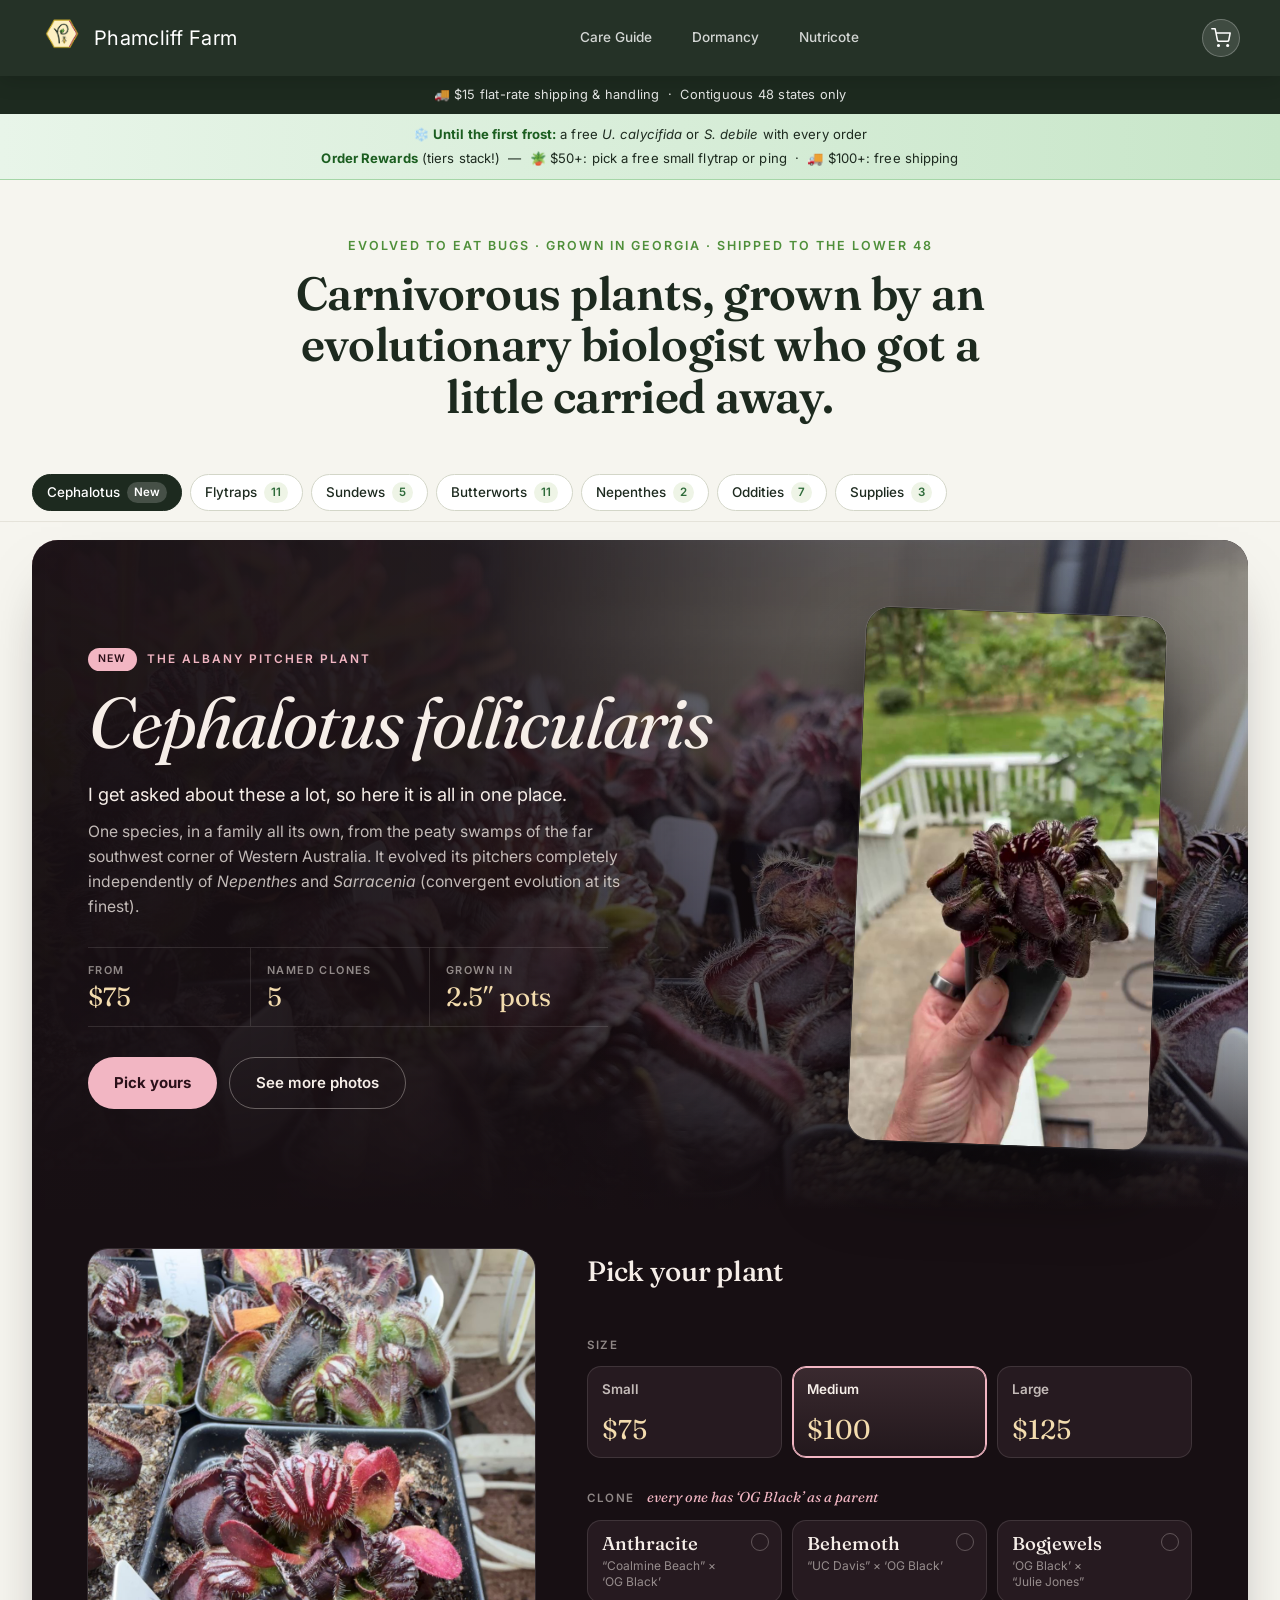
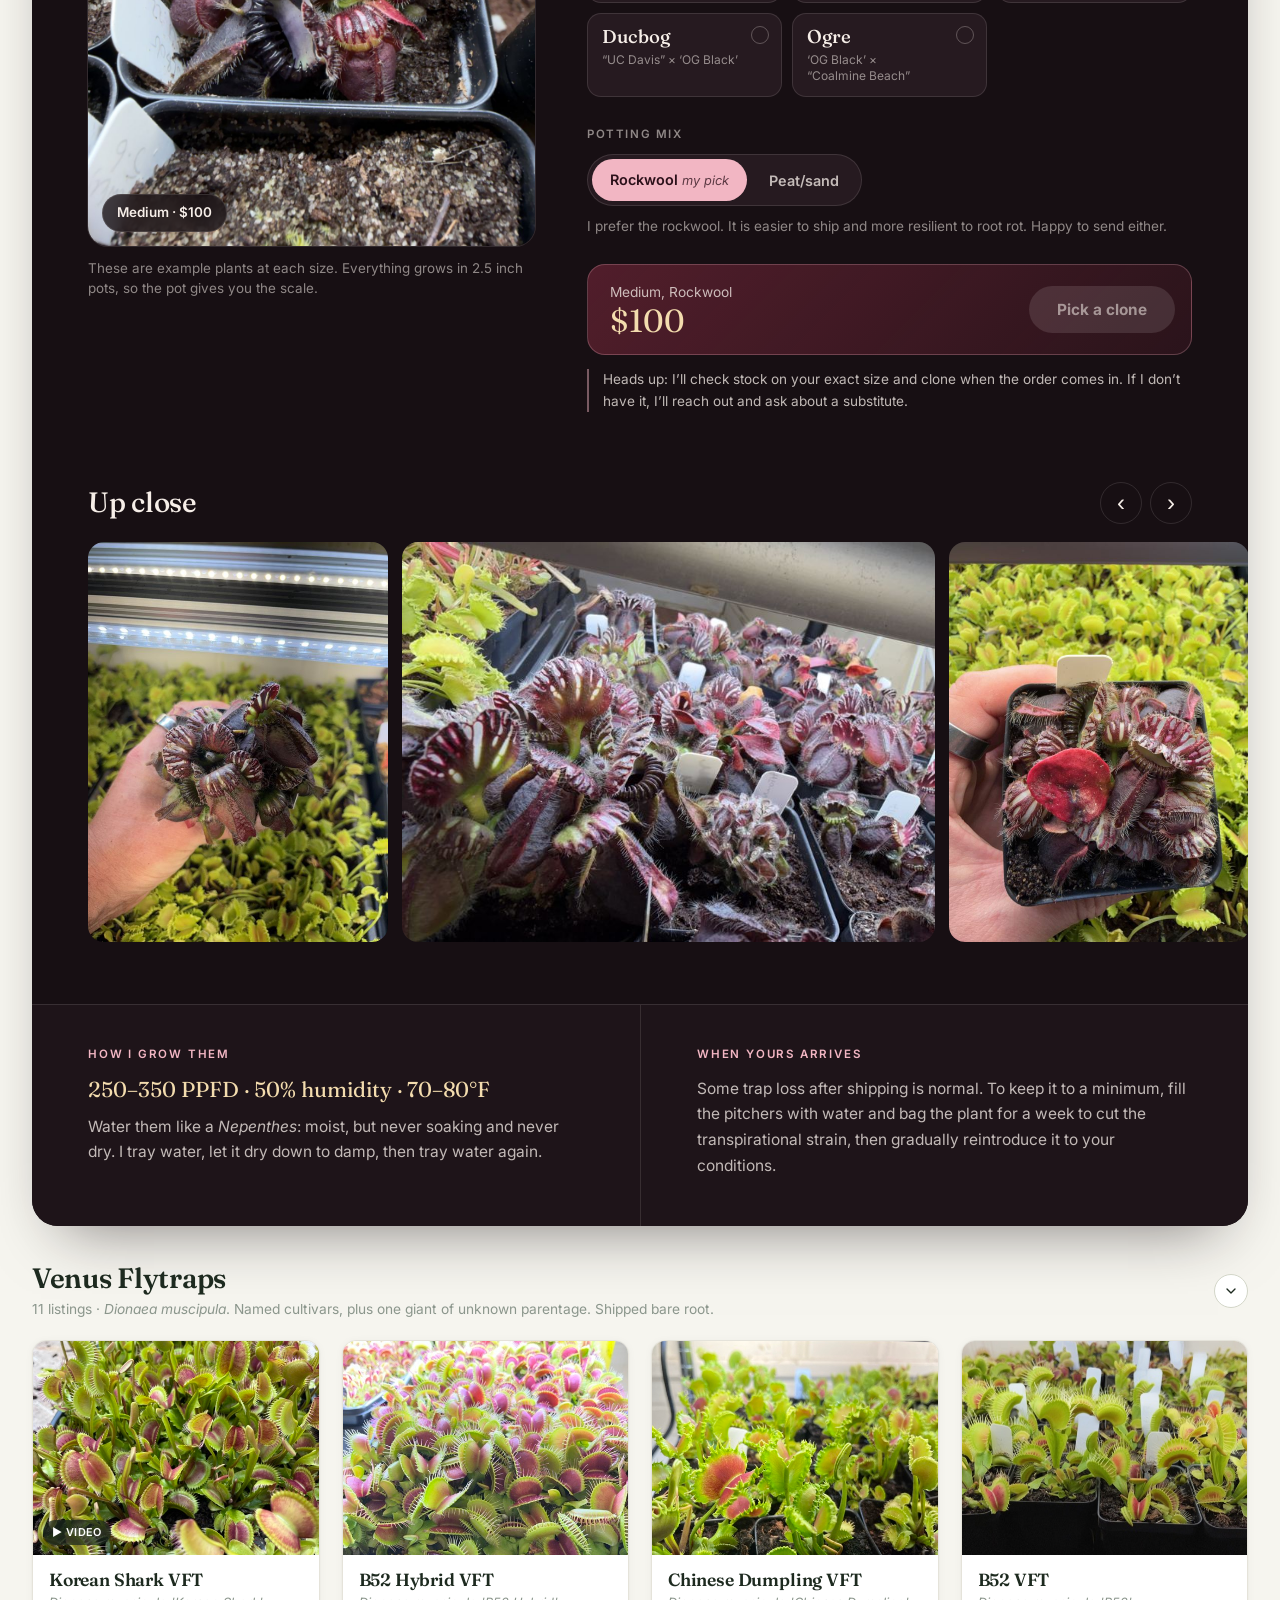
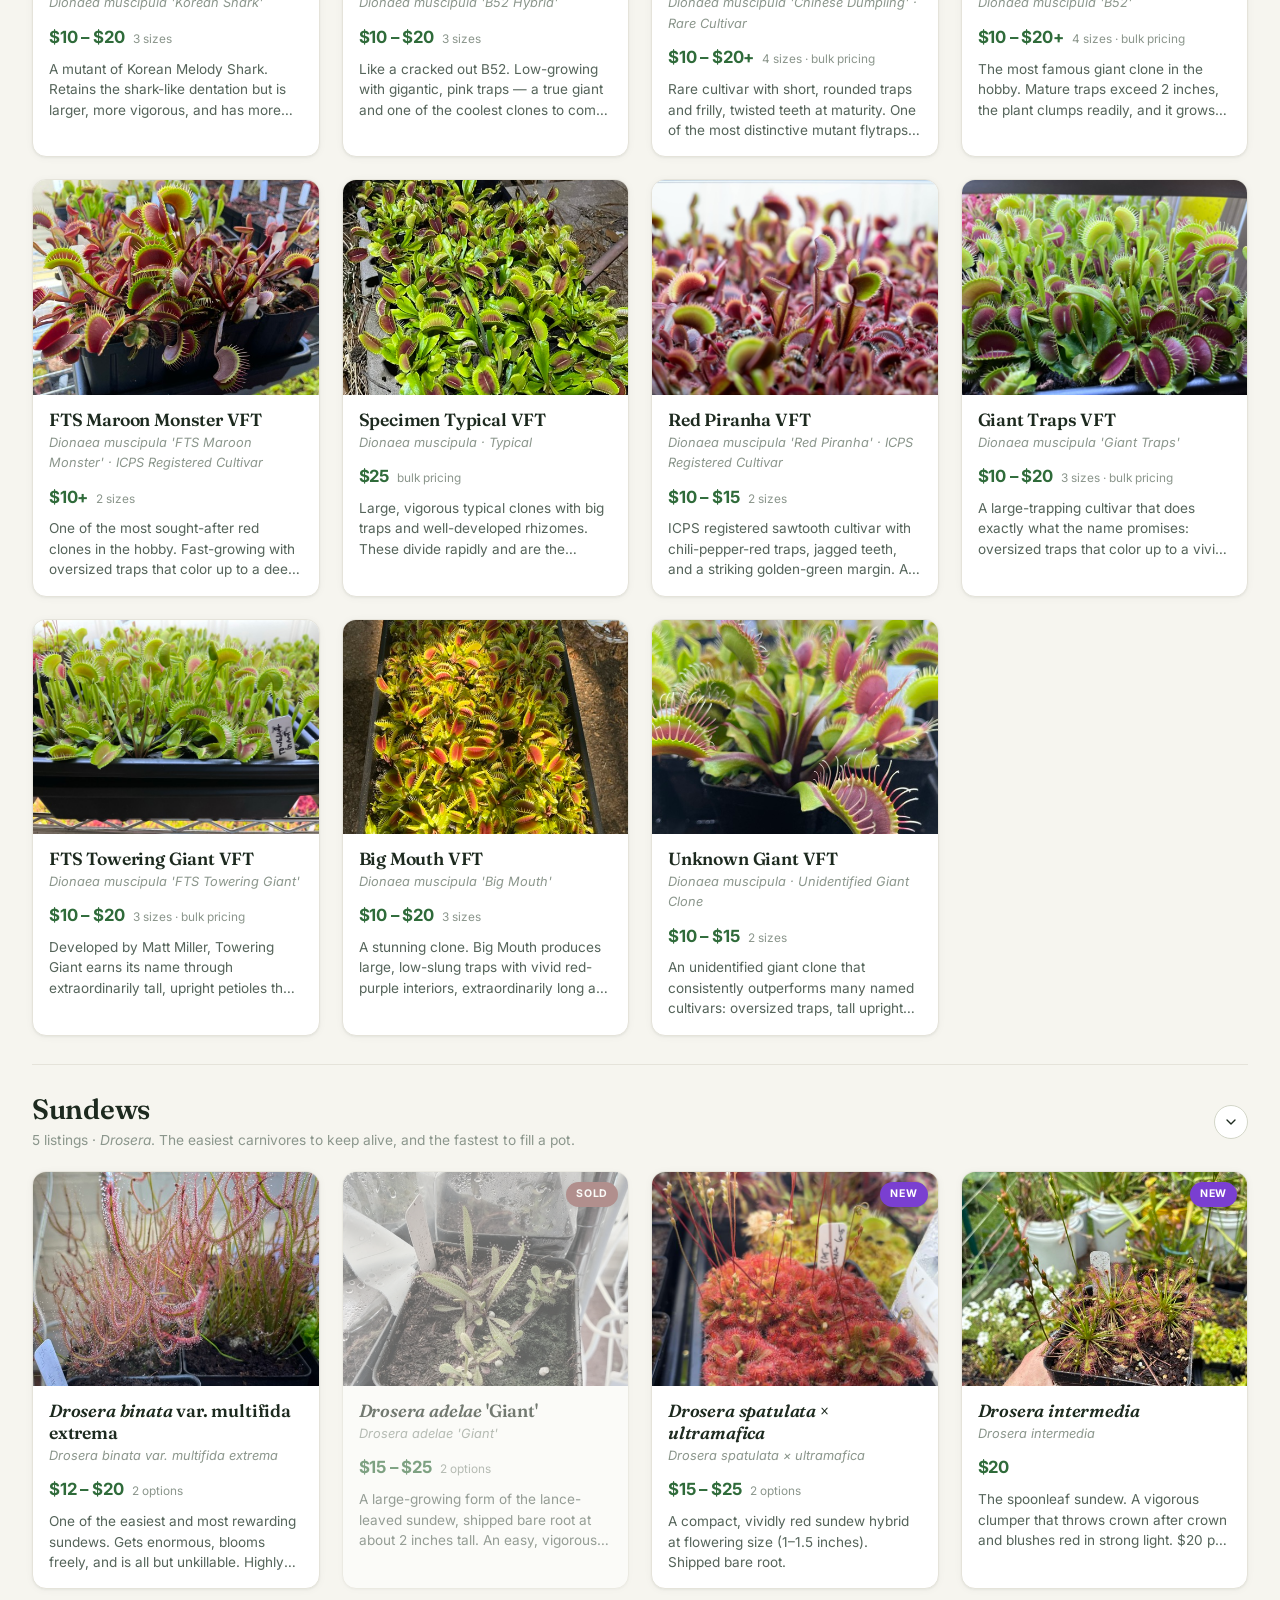
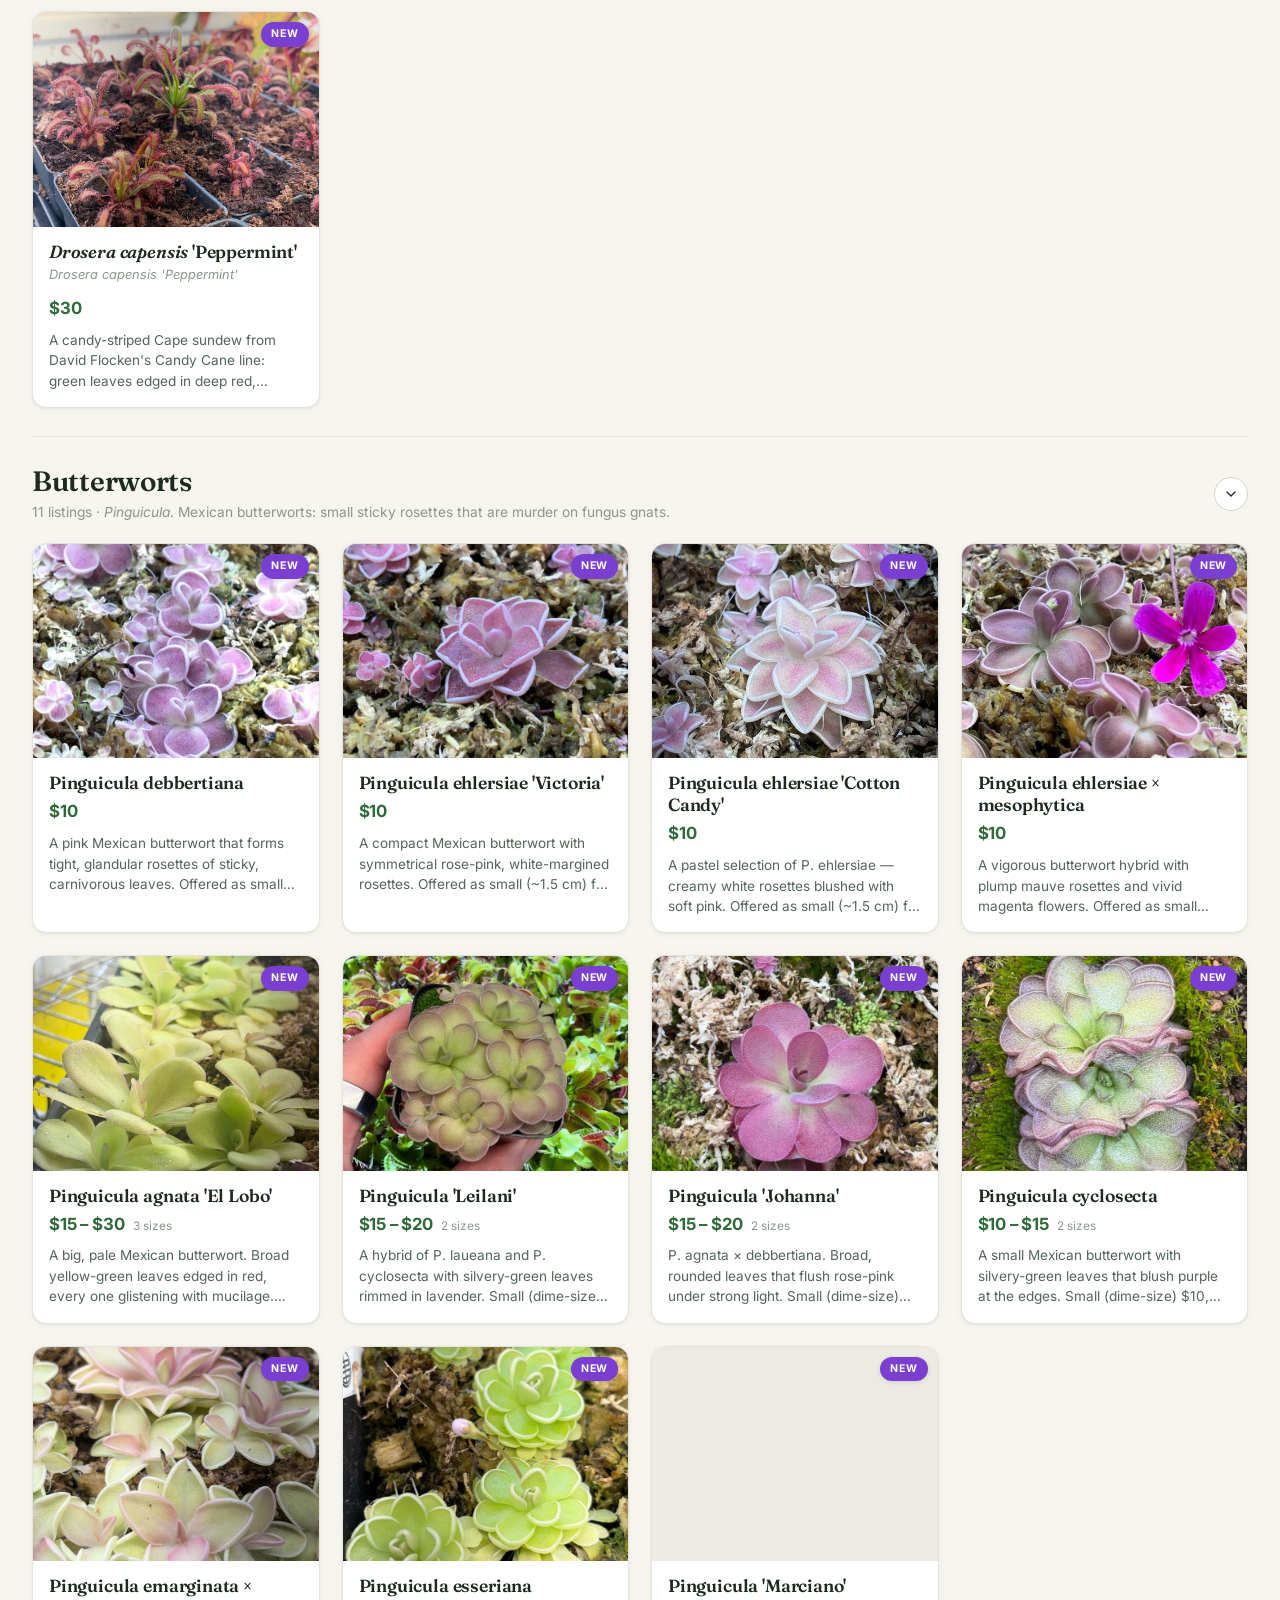
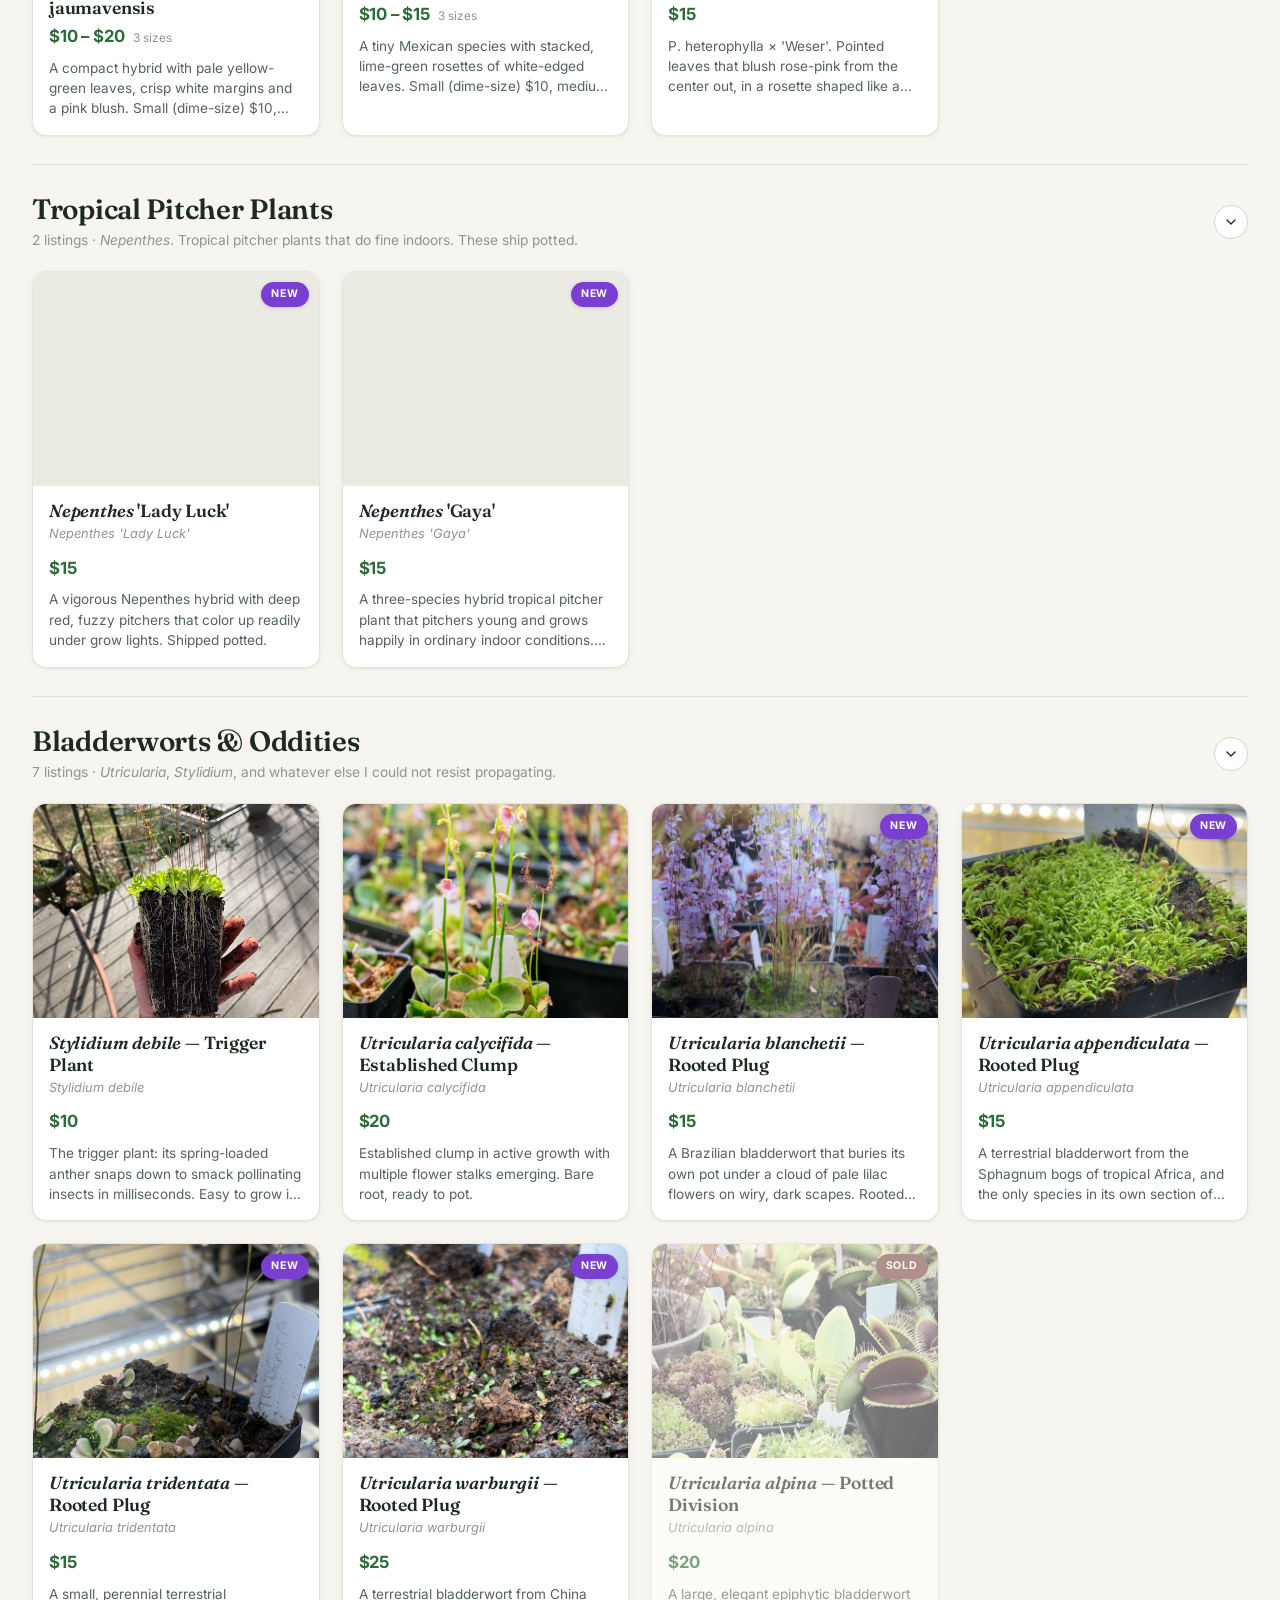
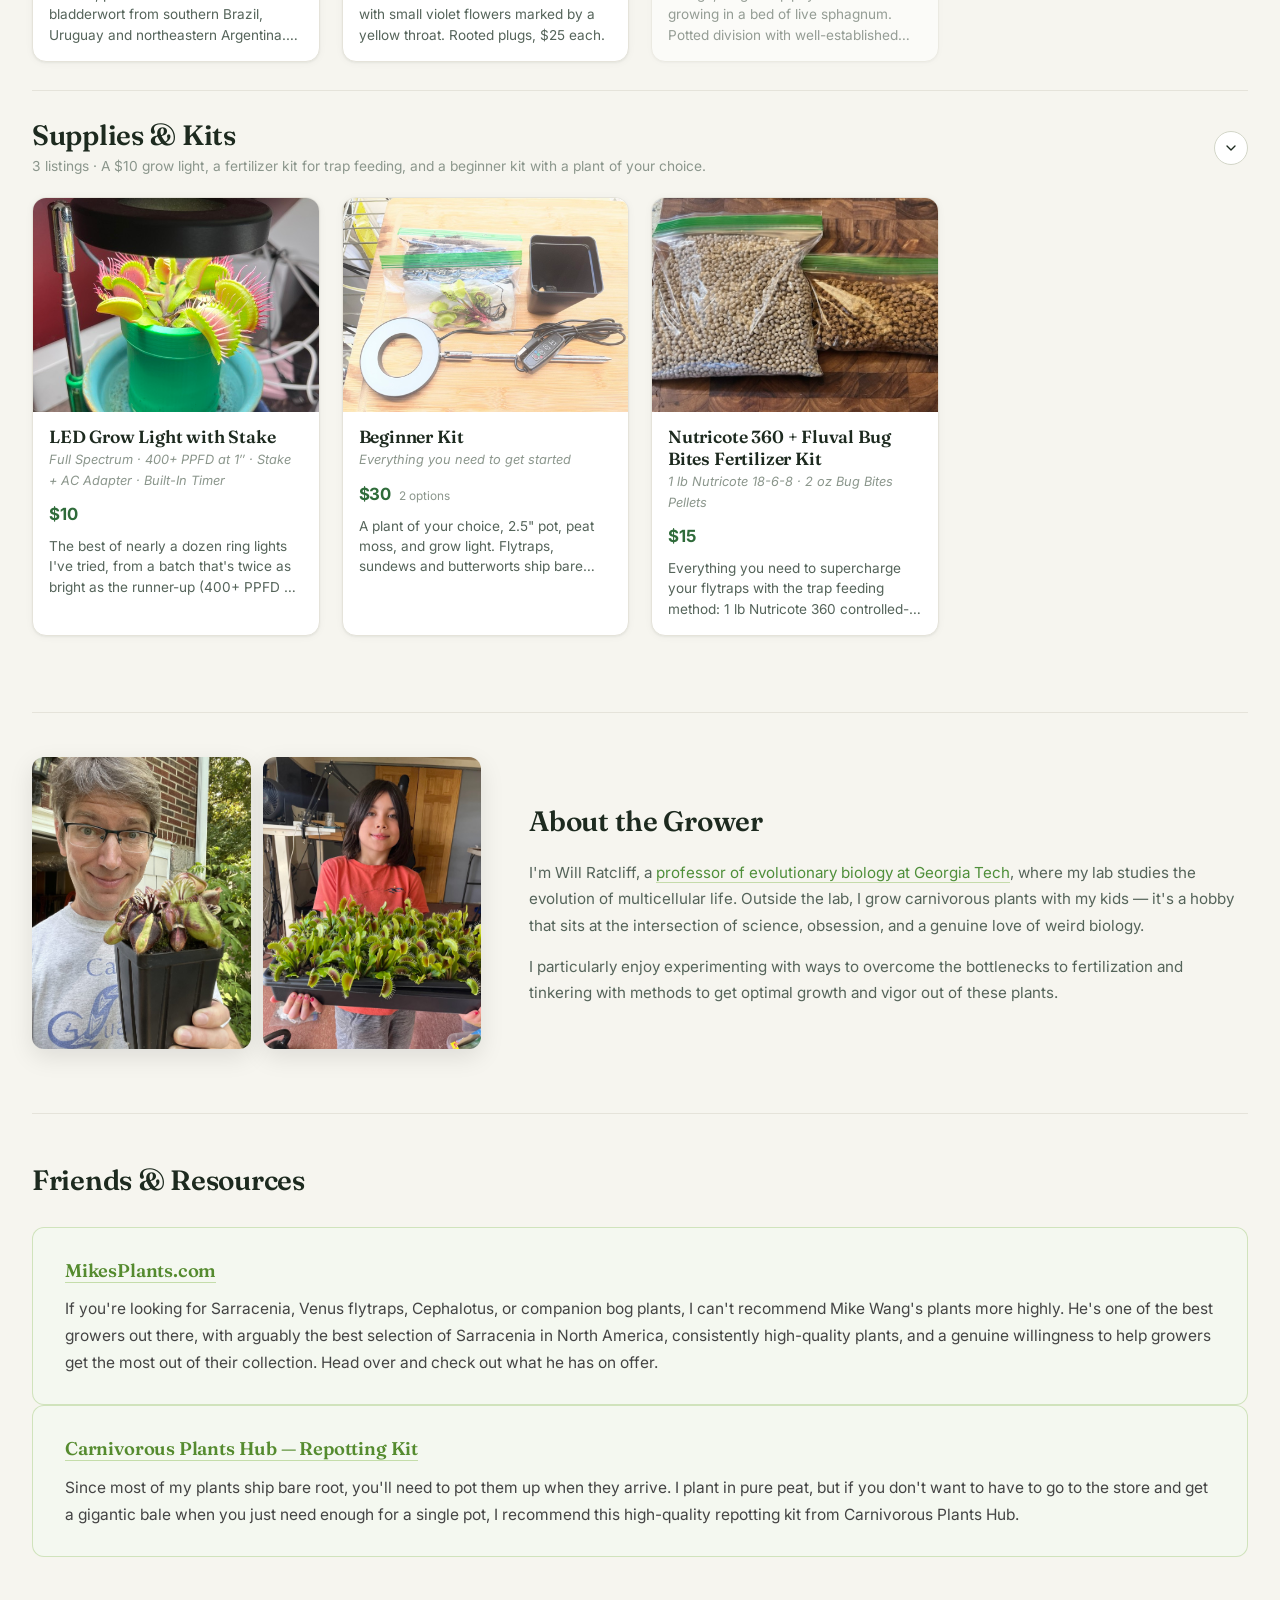
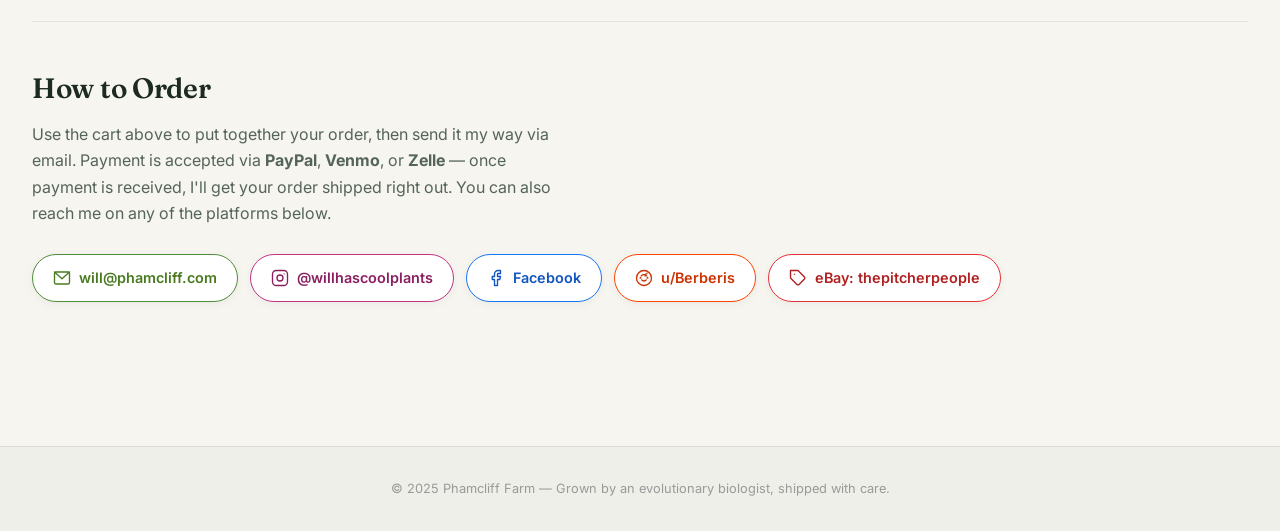
==== index.html @ 0c5cd306 "pings are up" ====
<!DOCTYPE html>
<html lang="en">
<head>
  <meta charset="UTF-8" />
  <meta name="viewport" content="width=device-width, initial-scale=1.0" />
  <title>Phamcliff Farm · Carnivorous Plants Grown by an Evolutionary Biologist</title>
  <meta name="description" content="Cephalotus, Venus flytraps, sundews, butterworts, Nepenthes and a few oddities, grown in Georgia by an evolutionary biologist who got a little carried away. $15 flat-rate shipping to the lower 48." />
  <meta name="theme-color" content="#1d2a1f" />
  <link rel="preconnect" href="https://fonts.googleapis.com" />
  <link rel="preconnect" href="https://fonts.gstatic.com" crossorigin />
  <link href="https://fonts.googleapis.com/css2?family=Fraunces:ital,opsz,wght@0,9..144,500;0,9..144,600;1,9..144,400;1,9..144,500&family=Inter:wght@400;500;600;700&display=swap" rel="stylesheet" />
  <link rel="stylesheet" href="style.css?v=20261017" />
</head>
<body>

  <!-- ── Sticky header ── -->
  <header class="site-header">
    <a href="index.html" class="logo" style="text-decoration:none; color:#fff; display:flex; align-items:center; gap:10px;">
      <img src="images/phamcliff-logo.png" alt="Phamcliff Farm logo" style="height:44px; width:44px; object-fit:cover; border-radius:6px;">
      Phamcliff Farm
    </a>
    <nav class="site-nav" id="site-nav">
      <a class="nav-link" href="care.html">Care Guide</a>
      <a class="nav-link" href="dormancy.html">Dormancy</a>
      <a class="nav-link" href="nutricote.html">Nutricote</a>
    </nav>
    <div class="header-actions">
      <button class="hamburger-btn" id="hamburger-btn" aria-label="Menu">&#9776;</button>
      <button class="cart-icon-btn" id="cart-icon-btn" aria-label="Open cart">
        <svg viewBox="0 0 24 24" fill="none" stroke="currentColor" stroke-width="1.8" stroke-linecap="round" stroke-linejoin="round" width="20" height="20">
          <circle cx="9" cy="21" r="1"/><circle cx="20" cy="21" r="1"/>
          <path d="M1 1h4l2.68 13.39a2 2 0 0 0 2 1.61h9.72a2 2 0 0 0 2-1.61L23 6H6"/>
        </svg>
        <span class="cart-badge" id="cart-badge" style="display:none;">0</span>
      </button>
    </div>
  </header>

  <!-- ── Shipping bar ── -->
  <div class="shipping-bar">
    🚚 $15 flat-rate shipping &amp; handling &nbsp;·&nbsp; Contiguous 48 states only
  </div>
  <div class="rewards-banner">
    <div class="rewards-banner-inner">
      <strong>Order Rewards</strong> (tiers stack!) &nbsp;—&nbsp;
      🪴 $50+: pick a free small flytrap or ping &nbsp;·&nbsp;
      🚚 $100+: free shipping
    </div>
  </div>

  <!-- ── Hero ── -->
  <section class="hero">
    <p class="hero-eyebrow">Evolved to eat bugs &middot; Grown in Georgia &middot; Shipped to the lower 48</p>
    <h1>Carnivorous plants, grown by an evolutionary biologist who got a little carried away.</h1>
  </section>

  <!-- ── Featured: no-dormancy experiment bonus (shown when window.EXPERIMENT.active) ── -->
  <section class="feature-card" id="experiment-feature" hidden>
    <div class="feature-photos">
      <img src="images/thumbs/target-clone-tray.jpg" alt="A nursery tray of Venus flytraps, every one a division of a single no-dormancy Target clone" loading="lazy" decoding="async" onerror="this.onerror=null;this.src='images/target-clone-tray.jpg';">
      <img class="feature-photo-2" src="images/thumbs/target-clone-closeup.jpg" alt="Close-up of the same tray, traps open and healthy" loading="lazy" decoding="async" onerror="this.onerror=null;this.src='images/target-clone-closeup.jpg';">
    </div>
    <div class="feature-body">
      <p class="feature-eyebrow">Limited-time bonus &middot; Citizen science</p>
      <h2 class="feature-title">Free with any order: a division of my no-dormancy flytrap</h2>
      <p class="feature-text">Three years ago I bought a typical Venus flytrap at Target and stopped giving it a winter rest, fully expecting it to decline. It hasn't. That one plant has thrown roughly 60 divisions since, and every plant in this tray descends from it. For a limited time I'll tuck a free division into any order if you opt in. Here's the citizen-science part: I have no stake in which way you go, and a mix is actually better, since the more growers and the more regimes, the more we can learn (statistical power, and all that). Pick one, dormancy or no dormancy, stick with it, and be willing to share how the plant does over the coming years when I check in. The backstory is in <a href="dormancy.html">the dormancy post</a>.</p>
      <div class="feature-actions">
        <button type="button" class="feature-btn" id="experiment-feature-btn">Count me in</button>
        <span class="feature-status" id="experiment-feature-status">Added to your order at checkout.</span>
      </div>
    </div>
  </section>

  <!-- ── Jump bar (filled in by JS with one chip per section) ── -->
  <nav class="jump-bar" id="jump-bar" aria-label="Jump to a section">
    <div class="jump-bar-inner" id="jump-bar-inner"></div>
  </nav>

  <main>

    <!-- ── Cephalotus showcase ──
         Copy lives here; sizes, prices, clones, mixes and gallery photos live in the
         "cephalotus" entry in plants.js and are filled in by renderCeph() below.
         The block stays hidden if that entry is missing. -->
    <section class="ceph shop-section" id="sec-cephalotus" aria-labelledby="ceph-title" hidden>

      <div class="ceph-hero">
        <img class="ceph-hero-bg" src="images/ceph-hero-rows.jpg" alt="" decoding="async" fetchpriority="high">
        <div class="ceph-hero-inner">
          <div class="ceph-hero-copy">
            <p class="ceph-eyebrow"><span class="ceph-new">New</span> The Albany pitcher plant</p>
            <h2 class="ceph-title" id="ceph-title"><em>Cephalotus follicularis</em></h2>
            <p class="ceph-lede">I get asked about these a lot, so here it is all in one place.</p>
            <p class="ceph-lede ceph-lede-soft">One species, in a family all its own, from the peaty swamps of the far southwest corner of Western Australia. It evolved its pitchers completely independently of <em>Nepenthes</em> and <em>Sarracenia</em> (convergent evolution at its finest).</p>
            <dl class="ceph-facts">
              <div><dt>From</dt><dd id="ceph-fact-from">$60</dd></div>
              <div><dt>Named clones</dt><dd id="ceph-fact-clones">5</dd></div>
              <div><dt>Grown in</dt><dd>2.5&Prime; pots</dd></div>
            </dl>
            <div class="ceph-hero-actions">
              <a class="ceph-cta" href="#ceph-buy">Pick yours</a>
              <a class="ceph-cta ceph-cta-ghost" href="#ceph-gallery-wrap">See more photos</a>
            </div>
          </div>
          <figure class="ceph-hero-video" id="ceph-hero-video">
            <video muted loop playsinline preload="none" aria-label="A dark Cephalotus turning slowly in the hand, outdoors"></video>
          </figure>
        </div>
      </div>

      <div class="ceph-buy" id="ceph-buy">
        <h3 class="ceph-h3 ceph-buy-title">Pick your plant</h3>
        <div class="ceph-stage">
          <div class="ceph-stage-frame">
            <img id="ceph-stage-img" src="" alt="" decoding="async">
            <span class="ceph-stage-tag" id="ceph-stage-tag"></span>
          </div>
          <p class="ceph-stage-note">These are example plants at each size. Everything grows in 2.5 inch pots, so the pot gives you the scale.</p>
        </div>

        <div class="ceph-config">

          <div class="ceph-field">
            <p class="ceph-legend" id="ceph-size-legend">Size</p>
            <div class="ceph-sizes" id="ceph-sizes" role="radiogroup" aria-labelledby="ceph-size-legend"></div>
            <p class="ceph-hint" id="ceph-size-note" hidden></p>
          </div>

          <div class="ceph-field" id="ceph-clone-field">
            <p class="ceph-legend" id="ceph-clone-legend">Clone <span class="ceph-legend-aside">every one has &lsquo;OG Black&rsquo; as a parent</span></p>
            <div class="ceph-clones" id="ceph-clones" role="radiogroup" aria-labelledby="ceph-clone-legend"></div>
          </div>

          <div class="ceph-field">
            <p class="ceph-legend" id="ceph-mix-legend">Potting mix</p>
            <div class="ceph-mixes" id="ceph-mixes" role="radiogroup" aria-labelledby="ceph-mix-legend"></div>
            <p class="ceph-hint">I prefer the rockwool. It is easier to ship and more resilient to root rot. Happy to send either.</p>
          </div>

          <div class="ceph-summary">
            <div class="ceph-summary-text">
              <span class="ceph-summary-label" id="ceph-summary-label"></span>
              <span class="ceph-summary-price" id="ceph-summary-price"></span>
            </div>
            <button type="button" class="ceph-add" id="ceph-add">Add to cart</button>
          </div>
          <p class="ceph-stock-note">Heads up: I&rsquo;ll check stock on your exact size and clone when the order comes in. If I don&rsquo;t have it, I&rsquo;ll reach out and ask about a substitute.</p>
        </div>
      </div>

      <div class="ceph-gallery-wrap" id="ceph-gallery-wrap">
        <div class="ceph-gallery-head">
          <h3 class="ceph-h3">Up close</h3>
          <div class="ceph-gallery-nav">
            <button type="button" class="ceph-nav-btn" id="ceph-gal-prev" aria-label="Scroll photos left">&#8249;</button>
            <button type="button" class="ceph-nav-btn" id="ceph-gal-next" aria-label="Scroll photos right">&#8250;</button>
          </div>
        </div>
        <div class="ceph-gallery" id="ceph-gallery"></div>
      </div>

      <div class="ceph-care">
        <div class="ceph-care-item">
          <h4>How I grow them</h4>
          <p class="ceph-care-stat"><span class="ceph-nowrap">250&ndash;350 PPFD</span> &middot; <span class="ceph-nowrap">50% humidity</span> &middot; <span class="ceph-nowrap">70&ndash;80&deg;F</span></p>
          <p>Water them like a <em>Nepenthes</em>: moist, but never soaking and never dry. I tray water, let it dry down to damp, then tray water again.</p>
        </div>
        <div class="ceph-care-item">
          <h4>When yours arrives</h4>
          <p>Some trap loss after shipping is normal. To keep it to a minimum, fill the pitchers with water and bag the plant for a week to cut the transpirational strain, then gradually reintroduce it to your conditions.</p>
        </div>
      </div>

    </section>

    <!-- ── Cephalotus photo lightbox ── -->
    <div class="ceph-lightbox" id="ceph-lightbox" aria-hidden="true" role="dialog" aria-label="Cephalotus photos">
      <button type="button" class="ceph-lb-close" id="ceph-lb-close" aria-label="Close">&times;</button>
      <button type="button" class="ceph-lb-arrow ceph-lb-prev" id="ceph-lb-prev" aria-label="Previous photo">&#8249;</button>
      <img id="ceph-lb-img" src="" alt="">
      <button type="button" class="ceph-lb-arrow ceph-lb-next" id="ceph-lb-next" aria-label="Next photo">&#8250;</button>
      <p class="ceph-lb-count" id="ceph-lb-count"></p>
    </div>

    <!-- ── Shop sections (rendered from plants.js, grouped by category) ── -->
    <div id="shop" class="shop"></div>

    <!-- ── About ── -->
    <div class="about-section">
      <div class="about-photos">
        <img loading="lazy" src="images/about-will.jpg" alt="Will holding a Cephalotus in a black pot" class="about-photo about-photo-main" />
        <img loading="lazy" src="images/oliver-flytraps.jpg" alt="Oliver holding a tray of Venus flytraps" class="about-photo about-photo-secondary" />
      </div>
      <div class="about-text">
        <h2 class="about-title">About the Grower</h2>
        <p>I'm Will Ratcliff, a <a href="https://ratclifflab.biosci.gatech.edu/about-the-pi/" target="_blank" rel="noopener">professor of evolutionary biology at Georgia Tech</a>, where my lab studies the evolution of multicellular life. Outside the lab, I grow carnivorous plants with my kids — it's a hobby that sits at the intersection of science, obsession, and a genuine love of weird biology.</p>
        <p>I particularly enjoy experimenting with ways to overcome the bottlenecks to fertilization and tinkering with methods to get optimal growth and vigor out of these plants.</p>
      </div>
    </div>

    <!-- ── Friends & Resources ── -->
    <div class="friends-section">
      <h2 class="friends-title">Friends &amp; Resources</h2>
      <div class="friend-card">
        <div class="friend-card-text">
          <h3><a href="https://www.mikesplants.com" target="_blank" rel="noopener">MikesPlants.com</a></h3>
          <p>If you're looking for Sarracenia, Venus flytraps, Cephalotus, or companion bog plants, I can't recommend Mike Wang's plants more highly. He's one of the best growers out there, with arguably the best selection of Sarracenia in North America, consistently high-quality plants, and a genuine willingness to help growers get the most out of their collection. Head over and check out what he has on offer.</p>
        </div>
      </div>
      <div class="friend-card">
        <div class="friend-card-text">
          <h3><a href="https://www.carnivorousplantshub.com/products/venus-flytrap-repotting-kit-smaller-planter" target="_blank" rel="noopener">Carnivorous Plants Hub — Repotting Kit</a></h3>
          <p>Since most of my plants ship bare root, you'll need to pot them up when they arrive. I plant in pure peat, but if you don't want to have to go to the store and get a gigantic bale when you just need enough for a single pot, I recommend this high-quality repotting kit from Carnivorous Plants Hub.</p>
        </div>
      </div>
    </div>

    <!-- ── How to Order ── -->
    <div class="contact-section">
      <h2>How to Order</h2>
      <p class="contact-intro">
        Use the cart above to put together your order, then send it my way via email. Payment is accepted via
        <strong>PayPal</strong>, <strong>Venmo</strong>, or <strong>Zelle</strong> — once payment is received, I'll get your order shipped right out. You can also reach me on any of the platforms below.
      </p>

      <div class="contact-links">

        <a class="contact-link email" href="mailto:will@phamcliff.com">
          <svg viewBox="0 0 24 24" fill="none" stroke="currentColor" stroke-width="1.8" stroke-linecap="round" stroke-linejoin="round">
            <rect x="2" y="4" width="20" height="16" rx="2"/>
            <polyline points="2,4 12,13 22,4"/>
          </svg>
          will@phamcliff.com
        </a>

        <a class="contact-link instagram" href="https://www.instagram.com/willhascoolplants" target="_blank" rel="noopener">
          <svg viewBox="0 0 24 24" fill="none" stroke="currentColor" stroke-width="1.8" stroke-linecap="round" stroke-linejoin="round">
            <rect x="2" y="2" width="20" height="20" rx="5"/>
            <circle cx="12" cy="12" r="4"/>
            <circle cx="17.5" cy="6.5" r="0.8" fill="currentColor" stroke="none"/>
          </svg>
          @willhascoolplants
        </a>

        <a class="contact-link facebook" href="https://www.facebook.com/profile.php?id=61586990360469" target="_blank" rel="noopener">
          <svg viewBox="0 0 24 24" fill="none" stroke="currentColor" stroke-width="1.8" stroke-linecap="round" stroke-linejoin="round">
            <path d="M18 2h-3a5 5 0 0 0-5 5v3H7v4h3v8h4v-8h3l1-4h-4V7a1 1 0 0 1 1-1h3z"/>
          </svg>
          Facebook
        </a>

        <a class="contact-link reddit" href="https://www.reddit.com/user/Berberis/" target="_blank" rel="noopener">
          <svg viewBox="0 0 24 24" fill="none" stroke="currentColor" stroke-width="1.8" stroke-linecap="round" stroke-linejoin="round">
            <circle cx="12" cy="12" r="10"/>
            <path d="M16.7 10.3a1.3 1.3 0 1 1 0 2.6 1.3 1.3 0 0 1 0-2.6z" fill="currentColor" stroke="none"/>
            <path d="M7.3 10.3a1.3 1.3 0 1 0 0 2.6 1.3 1.3 0 0 0 0-2.6z" fill="currentColor" stroke="none"/>
            <path d="M15.5 9A5 5 0 0 0 8.5 9"/>
            <path d="M9 14.5s1 1.5 3 1.5 3-1.5 3-1.5"/>
            <path d="M14.5 6.5l-1 3"/>
            <circle cx="16" cy="5.5" r="1" fill="currentColor" stroke="none"/>
          </svg>
          u/Berberis
        </a>

        <a class="contact-link ebay" href="https://www.ebay.com/usr/thepitcherpeople" target="_blank" rel="noopener">
          <svg viewBox="0 0 24 24" fill="none" stroke="currentColor" stroke-width="1.8" stroke-linecap="round" stroke-linejoin="round">
            <path d="M20.59 13.41l-7.17 7.17a2 2 0 0 1-2.83 0L2 12V2h10l8.59 8.59a2 2 0 0 1 0 2.82z"/>
            <line x1="7" y1="7" x2="7.01" y2="7"/>
          </svg>
          eBay: thepitcherpeople
        </a>

      </div>
    </div>

  </main>

  <footer>
    &copy; 2025 Phamcliff Farm &mdash; Grown by an evolutionary biologist, shipped with care.
  </footer>


  <!-- ── Detail modal ── -->
  <div id="plant-modal" class="modal-overlay" aria-hidden="true">
    <div class="modal-box">
      <button class="modal-close" id="modal-close" aria-label="Close">&times;</button>
      <img id="modal-main-img" class="modal-main-img" src="" alt="" />
      <video id="modal-main-video" class="modal-main-img" autoplay loop muted playsinline style="display:none;"></video>
      <div id="modal-thumbs" class="modal-thumbs"></div>
      <div class="modal-details">
        <div class="modal-header">
          <div>
            <h2 id="modal-name" class="modal-name"></h2>
            <p id="modal-species" class="modal-species"></p>
          </div>
        </div>
        <div id="modal-prices" class="price-tiers modal-price-tiers"></div>
        <p id="modal-description" class="modal-description"></p>
        <div id="modal-cart-row" class="modal-cart-row">
          <select id="modal-size-select" class="modal-size-select"></select>
          <select id="modal-clone-select" class="modal-size-select" style="display:none;margin-top:6px;"></select>
          <button id="modal-add-cart-btn" class="modal-add-cart-btn">+ Add to Cart</button>
        </div>
        <div class="modal-action-btns">
          <a id="modal-video" href="#" class="modal-video-btn" target="_blank" rel="noopener" style="display:none;">
            Watch Video
          </a>
        </div>
      </div>
    </div>
  </div>


  <!-- ── Cart panel ── -->
  <div id="cart-overlay" class="cart-overlay"></div>
  <div id="cart-panel" class="cart-panel" aria-hidden="true">
    <div class="cart-header">
      <h2 class="cart-title">Your Order</h2>
      <button id="cart-close-btn" class="cart-close" aria-label="Close cart">&times;</button>
    </div>
    <div class="cart-body">
      <div id="cart-items-list" class="cart-items-list"></div>
      <p id="cart-ship-note" class="cart-ship-note"></p>
      <div id="cart-rewards" class="cart-rewards" style="display:none;">
        <div class="rewards-title">Order Rewards</div>
        <div id="reward-frost" class="reward-row" style="display:none;">
          <span>❄️ Pick your free plant (every order, until the first frost):</span>
          <select id="reward-frost-select" class="cart-addr-field" style="margin-top:4px;font-size:0.85rem;"></select>
        </div>
        <div id="reward-flytrap" class="reward-row" style="display:none;">
          <span>🪴 Pick your free small flytrap or ping:</span>
          <select id="reward-flytrap-select" class="cart-addr-field" style="margin-top:4px;font-size:0.85rem;"></select>
        </div>
        <div id="reward-shipping" class="reward-row" style="display:none;">
          <span>🚚 Free shipping unlocked!</span>
        </div>
        <div id="reward-progress" class="reward-progress"></div>
      </div>
      <div class="cart-experiment" id="cart-experiment" style="display:none;">
        <label class="exp-optin-label">
          <input type="checkbox" id="exp-optin">
          <span><strong>Add a free division of the Target clone and join the citizen-science experiment.</strong> I'll pick one regime, stick with it, and share how the plant does over the coming years when Will checks in.</span>
        </label>
        <div class="exp-fields" id="exp-fields" style="display:none;">
          <label class="cart-field-label" for="exp-regime">Which regime will you use?</label>
          <select id="exp-regime" class="cart-addr-field">
            <option value="">Choose one</option>
            <option value="No dormancy">No dormancy (grow it straight through winter)</option>
            <option value="Dormancy">Dormancy (give it a winter rest)</option>
            <option value="Undecided">Haven't decided yet</option>
          </select>
          <label class="cart-field-label" for="exp-setup">Where will it live?</label>
          <select id="exp-setup" class="cart-addr-field">
            <option value="">Choose one</option>
            <option>Windowsill</option>
            <option>Grow lights</option>
            <option>Greenhouse</option>
            <option>Outdoors</option>
            <option>Not sure yet</option>
          </select>
          <input id="exp-notes" class="cart-addr-field" type="text" placeholder="Anything else about your setup (optional)" maxlength="200">
        </div>
      </div>
      <div class="discount-code-row" id="discount-code-row">
        <input id="cart-discount-input" class="cart-addr-field" type="text" placeholder="Discount code" />
        <button id="cart-discount-btn" class="discount-apply-btn">Apply</button>
      </div>
      <div class="discount-applied-row" id="discount-applied-row" style="display:none;">
        <span class="discount-applied-label" id="discount-applied-label"></span>
        <button id="discount-remove-btn" class="discount-remove-btn">Remove</button>
      </div>
      <p id="discount-status" class="discount-status"></p>
      <div class="cart-summary">
        <div class="summary-row"><span>Subtotal</span><span id="sum-subtotal">$0.00</span></div>
        <div class="summary-row summary-discount" id="discount-row" style="display:none;">
          <span id="discount-label">Discount</span>
          <span id="sum-discount">-$0.00</span>
        </div>
        <div class="summary-row"><span>Shipping &amp; Handling</span><span id="sum-shipping">$15.00</span></div>
        <div class="summary-row" id="heatpack-row">
          <label class="summary-check-label">
            <input type="checkbox" id="cart-heatpack-chk"> Heat pack <small>($5 — cold weather protection)</small>
          </label>
          <span id="sum-heatpack">$0.00</span>
        </div>
        <div class="summary-row" id="ga-tax-row" style="display:none;">
          <span>GA Sales Tax <small>(8%)</small></span>
          <span id="sum-tax">$0.00</span>
        </div>
        <div class="summary-row summary-total"><span>Total</span><span id="sum-total">$0.00</span></div>
      </div>

      <label class="cart-field-label">Your Email <span style="color:#c0392b;">*</span></label>
      <input  id="cart-email" class="cart-addr-field" type="email" placeholder="you@example.com" />

      <label class="cart-field-label">Shipping Address <span style="color:#c0392b;">*</span></label>
      <input  id="cart-addr-name"   class="cart-addr-field" type="text"   placeholder="Full name" />
      <input  id="cart-addr-street" class="cart-addr-field" type="text"   placeholder="Street address" />
      <div class="cart-addr-row">
        <input  id="cart-addr-city"   class="cart-addr-field" type="text"   placeholder="City" />
        <select id="cart-addr-state"  class="cart-addr-field cart-addr-state">
          <option value="">State</option>
          <option>AL</option><option>AK</option><option>AZ</option><option>AR</option><option>CA</option>
          <option>CO</option><option>CT</option><option>DE</option><option>FL</option><option>GA</option>
          <option>HI</option><option>ID</option><option>IL</option><option>IN</option><option>IA</option>
          <option>KS</option><option>KY</option><option>LA</option><option>ME</option><option>MD</option>
          <option>MA</option><option>MI</option><option>MN</option><option>MS</option><option>MO</option>
          <option>MT</option><option>NE</option><option>NV</option><option>NH</option><option>NJ</option>
          <option>NM</option><option>NY</option><option>NC</option><option>ND</option><option>OH</option>
          <option>OK</option><option>OR</option><option>PA</option><option>RI</option><option>SC</option>
          <option>SD</option><option>TN</option><option>TX</option><option>UT</option><option>VT</option>
          <option>VA</option><option>WA</option><option>WV</option><option>WI</option><option>WY</option>
        </select>
        <input  id="cart-addr-zip"    class="cart-addr-field cart-addr-zip"  type="text" placeholder="ZIP" maxlength="10" />
      </div>

      <label class="cart-field-label">Payment Method <span style="color:#c0392b;">*</span></label>
      <div class="payment-methods">
        <label class="payment-option">
          <input type="radio" name="payment" value="PayPal"> PayPal
        </label>
        <label class="payment-option">
          <input type="radio" name="payment" value="Venmo"> Venmo
        </label>
        <label class="payment-option">
          <input type="radio" name="payment" value="Zelle"> Zelle
        </label>
      </div>
      <div id="payment-instructions" class="payment-instructions" style="display:none;"></div>

      <label class="cart-field-label" for="cart-comments">Comments / Special Requests</label>
      <textarea id="cart-comments" class="cart-comments" placeholder="Optional — heat pack questions, special requests, etc."></textarea>
      <button id="cart-email-btn" class="cart-email-btn">Send Order</button>
    </div>
  </div>

  <script src="sales.js?v=4"></script>
  <script src="plants.js?v=3"></script>
  <script>
    (function () {

      // ── Render cards ──────────────────────────────────────────
      var statusLabel = { available: 'Available', limited: 'Limited', sold: 'Sold', new: 'New', unavailable: 'Unavailable' };

      // `justAdded: "YYYY-MM-DD"` in plants.js flags a fresh listing for 30 days:
      // rose "Just added" badge, top of its section, and a count on the jump chip.
      var JUST_ADDED_DAYS = 30;
      function isJustAdded(p) {
        if (!p.justAdded || p.status === 'sold' || p.status === 'unavailable') return false;
        var t = Date.parse(p.justAdded + 'T00:00:00');
        return !isNaN(t) && (Date.now() - t) < JUST_ADDED_DAYS * 86400000;
      }
      var sizeLabels  = { small: 'Small', medium: 'Medium', large: 'Large', specimen: 'Specimen' };
      var sizes = ['small', 'medium', 'large', 'specimen'];

      function buildPriceHTML(plant) {
        var html = '<div class="price-tiers">';
        if (plant.flatPrice) {
          html += '<div class="price-tier"><span class="tier-price">' + plant.flatPrice + '</span></div>';
        } else if (plant.priceTiers) {
          plant.priceTiers.forEach(function (t) {
            html += '<div class="price-tier">' +
              '<span class="tier-size">' + t.label + '</span>' +
              '<span class="tier-price">' + t.price + '</span>' +
            '</div>';
          });
        } else {
          sizes.forEach(function (s) {
            if (plant.price[s]) {
              html += '<div class="price-tier">' +
                '<span class="tier-size">' + sizeLabels[s] + '</span>' +
                '<span class="tier-price">' + plant.price[s] + '</span>' +
              '</div>';
            }
          });
        }
        if (plant.bulkTiers && plant.bulkTiers.length) {
          html += '<div class="price-tier" style="border-top:1px solid #e0e0e0;margin-top:4px;padding-top:4px;">' +
            '<span class="tier-size" style="color:#888;font-size:0.78em;text-transform:uppercase;letter-spacing:0.05em;">Bulk</span>' +
          '</div>';
          plant.bulkTiers.forEach(function (t) {
            html += '<div class="price-tier">' +
              '<span class="tier-size">' + t.label + '</span>' +
              '<span class="tier-price">' + t.price + '</span>' +
            '</div>';
          });
        }
        return html + '</div>';
      }

      // ── Sections ───────────────────────────────────────────────
      // Each plant in plants.js carries a `category`; anything unknown
      // falls into the trailing "Other" bucket so nothing disappears.
      var SECTIONS = [
        // custom: rendered by its own block (the #sec-cephalotus showcase), not as a card grid.
        { key: 'cephalotus', chip: 'Cephalotus',  title: 'Cephalotus',                   sub: '', custom: true },
        { key: 'flytrap',    chip: 'Flytraps',    title: 'Venus Flytraps',               sub: '<em>Dionaea muscipula</em>. Named cultivars, plus one giant of unknown parentage. Shipped bare root.' },
        { key: 'drosera',    chip: 'Sundews',     title: 'Sundews',                      sub: '<em>Drosera</em>. The easiest carnivores to keep alive, and the fastest to fill a pot.' },
        { key: 'pinguicula', chip: 'Butterworts', title: 'Butterworts',                  sub: '<em>Pinguicula</em>. Mexican butterworts: small sticky rosettes that are murder on fungus gnats.' },
        { key: 'nepenthes',  chip: 'Nepenthes',   title: 'Tropical Pitcher Plants',      sub: '<em>Nepenthes</em>. Tropical pitcher plants that do fine indoors. These ship potted.' },
        { key: 'oddities',   chip: 'Oddities',    title: 'Bladderworts &amp; Oddities',  sub: '<em>Utricularia</em>, <em>Stylidium</em>, and whatever else I could not resist propagating.' },
        { key: 'supplies',   chip: 'Supplies',    title: 'Supplies &amp; Kits',          sub: 'A $10 grow light, a fertilizer kit for trap feeding, and a beginner kit with a plant of your choice.' },
        { key: 'other',      chip: 'Other',       title: 'Other',                        sub: '' }
      ];

      var CHEVRON = '<svg viewBox="0 0 24 24" fill="none" stroke="currentColor" stroke-width="2" stroke-linecap="round" stroke-linejoin="round"><polyline points="6 9 12 15 18 9"/></svg>';

      // Card thumbnails live in images/thumbs/ (700px wide). Fall back to
      // the full-size photo if a thumb hasn't been generated yet.
      function thumbOf(path) {
        return path.replace(/^images\//, 'images/thumbs/');
      }

      function escapeAttr(str) {
        return String(str).replace(/&/g, '&amp;').replace(/"/g, '&quot;').replace(/</g, '&lt;');
      }

      function fmtMoney(n) {
        return '$' + (n % 1 ? n.toFixed(2) : String(n));
      }

      // One-line price summary for the card: "$15", "$10 – $20", "$12+"
      function priceSummary(plant) {
        var vals = [], inquire = false, options = 0;
        function push(v) {
          if (!v) return;
          if (/inquire/i.test(v)) { inquire = true; return; }
          var n = parseFloat(String(v).replace(/[^0-9.]/g, ''));
          if (!isNaN(n)) vals.push(n);
        }
        var noteWord = 'sizes';
        if (plant.flatPrice) {
          push(plant.flatPrice);
        } else if (plant.priceTiers) {
          noteWord = 'options';
          plant.priceTiers.forEach(function (t) { push(t.price); options++; });
        } else if (plant.price) {
          sizes.forEach(function (sz) { if (plant.price[sz]) { push(plant.price[sz]); options++; } });
        }
        var main = '', note = [];
        if (vals.length) {
          var min = Math.min.apply(null, vals), max = Math.max.apply(null, vals);
          if (min === max) main = fmtMoney(min) + (inquire ? '+' : '');
          else main = fmtMoney(min) + ' – ' + fmtMoney(max) + (inquire ? '+' : '');
        } else if (inquire) {
          main = 'Inquire';
        }
        if (options > 1) note.push(options + ' ' + noteWord);
        if (plant.bulkTiers && plant.bulkTiers.length) note.push('bulk pricing');
        return { main: main, note: note.join(' · ') };
      }

      function buildCard(plant) {
        var card = document.createElement('div');
        card.className = 'plant-card' + (plant.status === 'sold' || plant.status === 'unavailable' ? ' sold' : '');
        card.style.cursor = 'pointer';
        card.setAttribute('role', 'button');
        card.setAttribute('tabindex', '0');

        var plainName = escapeAttr(String(plant.name).replace(/<[^>]+>/g, ''));
        var imgHTML;
        if (plant.video) {
          // Poster first; the video itself only loads when the card scrolls into view.
          var poster = plant.image ? escapeAttr(thumbOf(plant.image)) : '';
          imgHTML = '<video class="card-video" muted loop playsinline preload="none"' +
            (poster ? ' poster="' + poster + '"' : '') +
            ' data-src="' + escapeAttr(plant.video) + '" aria-label="' + plainName + '"></video>' +
            '<span class="video-tag">&#9654; Video</span>';
        } else if (plant.image) {
          var full = escapeAttr(plant.image);
          imgHTML = '<img src="' + escapeAttr(thumbOf(plant.image)) + '" alt="' + plainName + '" loading="lazy" decoding="async"' +
            ' onerror="this.onerror=null;this.src=\'' + full + '\';">';
        } else {
          imgHTML = '<div class="img-placeholder">🌿</div>';
        }

        var saleBadgeHTML = '';
        var plantSale = window.SaleHelpers && window.SaleHelpers.hasAnySaleForPlant(plant.name);
        if (plantSale) {
          saleBadgeHTML = '<span class="sale-badge">' + (plantSale.type === 'bogo' ? 'BOGO' : 'SALE') + '</span>';
        }

        var ps = priceSummary(plant);
        var priceHTML = ps.main
          ? '<div class="plant-price-line"><span class="price-main">' + ps.main + '</span>' +
            (ps.note ? '<span class="price-note">' + ps.note + '</span>' : '') + '</div>'
          : '';

        card.innerHTML =
          '<div class="plant-image">' +
            imgHTML +
            saleBadgeHTML +
            (isJustAdded(plant)
              ? '<span class="status-badge status-justadded">Just added</span>'
              : '<span class="status-badge status-' + plant.status + '">' +
                  (statusLabel[plant.status] || plant.status) +
                '</span>') +
            '<span class="card-view-hint">View details</span>' +
          '</div>' +
          '<div class="plant-info">' +
            '<h3 class="plant-name">' + plant.name + '</h3>' +
            (plant.species ? '<p class="plant-species">' + plant.species + '</p>' : '') +
            priceHTML +
            '<p class="plant-description">' + (plant.shortDescription || plant.description) + '</p>' +
          '</div>';

        card.addEventListener('click', function () { openModal(plant); });
        card.addEventListener('keydown', function (e) {
          if (e.key === 'Enter' || e.key === ' ') { e.preventDefault(); openModal(plant); }
        });
        return card;
      }

      function renderShop() {
        var shop = document.getElementById('shop');
        var chips = document.getElementById('jump-bar-inner');
        var known = {};
        SECTIONS.forEach(function (sec) { known[sec.key] = true; });

        var isPhone = window.matchMedia('(max-width: 640px)').matches;
        var firstRendered = true;

        SECTIONS.forEach(function (sec) {
          var items = plants.filter(function (p) {
            var c = p.category || 'other';
            return sec.key === 'other' ? !known[c] || c === 'other' : c === sec.key;
          });
          if (!items.length) return;

          // Just-added listings float to the top of their section.
          var fresh = items.filter(isJustAdded);
          items = fresh.concat(items.filter(function (p) { return !isJustAdded(p); }));

          if (sec.custom) {
            var customEl = document.getElementById('sec-' + sec.key);
            if (!customEl) return;
            customEl.hidden = false;
            var cchip = document.createElement('a');
            cchip.className = 'jump-chip jump-chip-feature';
            cchip.href = '#sec-' + sec.key;
            cchip.innerHTML = sec.chip + '<span class="jump-chip-count">New</span>';
            cchip.addEventListener('click', function (e) {
              e.preventDefault();
              customEl.scrollIntoView({ behavior: 'smooth', block: 'start' });
              if (history.replaceState) history.replaceState(null, '', '#sec-' + sec.key);
            });
            chips.appendChild(cchip);
            return;
          }

          var section = document.createElement('section');
          section.className = 'shop-section';
          section.id = 'sec-' + sec.key;
          if (isPhone && !firstRendered) section.classList.add('collapsed');
          firstRendered = false;

          var head = document.createElement('button');
          head.className = 'section-head';
          head.type = 'button';
          head.setAttribute('aria-expanded', String(!section.classList.contains('collapsed')));
          head.innerHTML =
            '<div>' +
              '<h2 class="section-title">' + sec.title + '</h2>' +
              '<p class="section-sub">' + items.length + (items.length === 1 ? ' listing' : ' listings') +
                (fresh.length ? ' · <span class="section-new">' + fresh.length + ' just added</span>' : '') +
                (sec.sub ? ' · ' + sec.sub : '') + '</p>' +
            '</div>' +
            '<span class="section-chevron" aria-hidden="true">' + CHEVRON + '</span>';
          head.addEventListener('click', function () {
            var collapsed = section.classList.toggle('collapsed');
            head.setAttribute('aria-expanded', String(!collapsed));
          });

          var grid = document.createElement('div');
          grid.className = 'plants-grid';
          items.forEach(function (plant) { grid.appendChild(buildCard(plant)); });

          section.appendChild(head);
          section.appendChild(grid);
          shop.appendChild(section);

          var chip = document.createElement('a');
          chip.className = 'jump-chip';
          chip.href = '#sec-' + sec.key;
          chip.innerHTML = sec.chip + '<span class="jump-chip-count">' + items.length + '</span>' +
            (fresh.length ? '<span class="jump-chip-new">' + fresh.length + ' new</span>' : '');
          chip.addEventListener('click', function (e) {
            e.preventDefault();
            section.classList.remove('collapsed');
            head.setAttribute('aria-expanded', 'true');
            section.scrollIntoView({ behavior: 'smooth', block: 'start' });
            if (history.replaceState) history.replaceState(null, '', '#sec-' + sec.key);
          });
          chips.appendChild(chip);
        });

        // Deep link: /#sec-drosera opens that section on load.
        if (location.hash && /^#sec-/.test(location.hash)) {
          var target = document.querySelector(location.hash);
          if (target) {
            target.classList.remove('collapsed');
            var h = target.querySelector('.section-head');
            if (h) h.setAttribute('aria-expanded', 'true');
            setTimeout(function () { target.scrollIntoView({ block: 'start' }); }, 50);
          }
        }
      }

      renderShop();

      // ── Cephalotus showcase ─────────────────────────────────────
      // Reads the "cephalotus" entry in plants.js: sizes, clones, mixes,
      // gallery and video. Cart lines read like "Medium, Behemoth, Rockwool".
      (function renderCeph() {
        var root = document.getElementById('sec-cephalotus');
        var ceph = plants.filter(function (p) { return p.category === 'cephalotus'; })[0];
        if (!root || !ceph || root.hidden) return;

        var soldOut = ceph.status === 'sold' || ceph.status === 'unavailable';
        var sizesEl  = document.getElementById('ceph-sizes');
        var clonesEl = document.getElementById('ceph-clones');
        var mixesEl  = document.getElementById('ceph-mixes');
        var cloneFld = document.getElementById('ceph-clone-field');
        var sizeNote = document.getElementById('ceph-size-note');
        var stageImg = document.getElementById('ceph-stage-img');
        var stageTag = document.getElementById('ceph-stage-tag');
        var sumLabel = document.getElementById('ceph-summary-label');
        var sumPrice = document.getElementById('ceph-summary-price');
        var addBtn   = document.getElementById('ceph-add');

        var sizes  = ceph.sizes  || [];
        var clones = ceph.clones || [];
        var mixes  = ceph.mixes  || [];
        var state = { size: null, clone: null, mix: mixes.length ? mixes[0].name : '' };

        // Hero facts stay in sync with the data.
        var prices = sizes.filter(function (s) { return !s.soldOut; }).map(function (s) { return s.price; });
        if (prices.length) document.getElementById('ceph-fact-from').textContent = fmtMoney(Math.min.apply(null, prices));
        document.getElementById('ceph-fact-clones').textContent = String(clones.length);

        function option(cls, html, pressed, disabled) {
          var b = document.createElement('button');
          b.type = 'button';
          b.className = cls;
          b.setAttribute('role', 'radio');
          b.setAttribute('aria-checked', pressed ? 'true' : 'false');
          b.innerHTML = html;
          if (disabled) { b.disabled = true; b.classList.add('is-out'); }
          return b;
        }

        function paint() {
          var size = state.size;
          sizesEl.querySelectorAll('.ceph-size').forEach(function (b, i) {
            b.setAttribute('aria-checked', String(sizes[i] === size));
          });
          clonesEl.querySelectorAll('.ceph-clone').forEach(function (b, i) {
            b.setAttribute('aria-checked', String(clones[i].name === state.clone));
          });
          mixesEl.querySelectorAll('.ceph-mix').forEach(function (b, i) {
            b.setAttribute('aria-checked', String(mixes[i].name === state.mix));
          });

          var needsClone = size && !size.noClone;
          cloneFld.classList.toggle('is-off', !needsClone);
          clonesEl.querySelectorAll('.ceph-clone').forEach(function (b) {
            b.disabled = !needsClone || b.classList.contains('is-out');
          });

          sizeNote.hidden = !(size && size.note);
          sizeNote.textContent = size && size.note ? size.note : '';

          if (size && size.photo && stageImg.getAttribute('data-src') !== size.photo) {
            stageImg.setAttribute('data-src', size.photo);
            stageImg.classList.add('is-swapping');
            var next = new Image();
            next.onload = next.onerror = function () {
              stageImg.src = size.photo;
              stageImg.alt = 'Example ' + size.label.toLowerCase() + ' Cephalotus in a 2.5 inch pot';
              stageImg.classList.remove('is-swapping');
            };
            next.src = size.photo;
          }
          stageTag.textContent = size ? size.label + ' · ' + fmtMoney(size.price) : '';

          var parts = [];
          if (size) parts.push(size.label);
          if (needsClone && state.clone) parts.push(state.clone);
          if (state.mix) parts.push(state.mix);
          sumLabel.textContent = parts.join(', ');
          sumPrice.textContent = size ? fmtMoney(size.price) : '';

          if (soldOut) {
            addBtn.disabled = true;
            addBtn.textContent = 'Sold out for now';
          } else if (needsClone && !state.clone) {
            addBtn.disabled = true;
            addBtn.textContent = 'Pick a clone';
          } else {
            addBtn.disabled = !size;
            addBtn.textContent = 'Add to cart';
          }
        }

        sizesEl.style.setProperty('--ceph-n', String(Math.max(sizes.length, 1)));
        sizesEl.classList.toggle('is-many', sizes.length > 3);
        sizes.forEach(function (s) {
          var b = option('ceph-size',
            '<span class="ceph-size-name">' + s.label + '</span>' +
            '<span class="ceph-size-price">' + fmtMoney(s.price) + '</span>' +
            (s.soldOut ? '<span class="ceph-size-out">Sold out</span>' : ''),
            false, s.soldOut);
          b.addEventListener('click', function () { state.size = s; paint(); });
          sizesEl.appendChild(b);
        });

        clones.forEach(function (c) {
          var b = option('ceph-clone',
            '<span class="ceph-clone-name">' + c.name + '</span>' +
            '<span class="ceph-clone-parents">' + String(c.parents).split(' \u00d7 ').map(function (x) {
              return '<span class="ceph-nowrap">' + x + '</span>'; }).join(' \u00d7 ') + '</span>' +
            (c.soldOut ? '<span class="ceph-size-out">Sold out</span>' : ''),
            false, c.soldOut);
          b.addEventListener('click', function () { state.clone = c.name; paint(); });
          clonesEl.appendChild(b);
        });

        mixes.forEach(function (m) {
          var b = option('ceph-mix',
            m.name + (m.note ? ' <span class="ceph-mix-note">' + m.note + '</span>' : ''), false, false);
          b.addEventListener('click', function () { state.mix = m.name; paint(); });
          mixesEl.appendChild(b);
        });

        // Arrow keys move within each radiogroup.
        [sizesEl, clonesEl, mixesEl].forEach(function (group) {
          group.addEventListener('keydown', function (e) {
            if (['ArrowRight', 'ArrowDown', 'ArrowLeft', 'ArrowUp'].indexOf(e.key) < 0) return;
            var btns = Array.prototype.filter.call(group.children, function (b) { return !b.disabled; });
            var i = btns.indexOf(document.activeElement);
            if (i < 0) return;
            e.preventDefault();
            var step = (e.key === 'ArrowRight' || e.key === 'ArrowDown') ? 1 : -1;
            var nb = btns[(i + step + btns.length) % btns.length];
            nb.focus(); nb.click();
          });
        });

        state.size = sizes.filter(function (s) { return s.label === ceph.defaultSize && !s.soldOut; })[0] ||
                     sizes.filter(function (s) { return !s.soldOut; })[0] || null;
        paint();

        addBtn.addEventListener('click', function () {
          var size = state.size;
          if (!size || soldOut) return;
          if (!size.noClone && !state.clone) return;
          addToCart(ceph, sumLabel.textContent, size.price, 1);
        });

        // ── Hero video + gallery ──
        var heroFig = document.getElementById('ceph-hero-video');
        var heroVid = heroFig.querySelector('video');
        if (ceph.video) {
          if (ceph.image) heroVid.setAttribute('poster', ceph.image);
          var reduceMotion = window.matchMedia && window.matchMedia('(prefers-reduced-motion: reduce)').matches;
          var playHero = function () {
            if (!heroVid.getAttribute('src')) heroVid.src = ceph.video;
            var p = heroVid.play();
            if (p && p.catch) p.catch(function () { /* autoplay blocked: poster stays */ });
          };
          if (!reduceMotion) {
            if ('IntersectionObserver' in window) {
              new IntersectionObserver(function (entries) {
                entries.forEach(function (en) {
                  if (en.isIntersecting) playHero();
                  else if (heroVid.getAttribute('src')) heroVid.pause();
                });
              }, { rootMargin: '200px 0px' }).observe(heroVid);
            } else {
              playHero();
            }
          }
        } else {
          heroFig.hidden = true;
        }

        var galEl = document.getElementById('ceph-gallery');
        var gallery = ceph.gallery || [];
        gallery.forEach(function (g, i) {
          var b = document.createElement('button');
          b.type = 'button';
          b.className = 'ceph-shot' + (g.wide ? ' is-wide' : '');
          b.setAttribute('aria-label', 'Open photo ' + (i + 1) + ' of ' + gallery.length);
          b.innerHTML = '<img src="' + escapeAttr(thumbOf(g.file)) + '" alt="' + escapeAttr(g.alt || '') + '" loading="lazy" decoding="async"' +
            ' onerror="this.onerror=null;this.src=\'' + escapeAttr(g.file) + '\';">';
          b.addEventListener('click', function () { openLightbox(i); });
          galEl.appendChild(b);
        });
        if (!gallery.length) document.getElementById('ceph-gallery-wrap').hidden = true;

        function scrollGallery(dir) {
          var shot = galEl.querySelector('.ceph-shot');
          var w = shot ? shot.getBoundingClientRect().width + 14 : 300;
          galEl.scrollBy({ left: dir * w * 2, behavior: 'smooth' });
        }
        document.getElementById('ceph-gal-prev').addEventListener('click', function () { scrollGallery(-1); });
        document.getElementById('ceph-gal-next').addEventListener('click', function () { scrollGallery(1); });

        // Lightbox
        var lb = document.getElementById('ceph-lightbox');
        var lbImg = document.getElementById('ceph-lb-img');
        var lbCount = document.getElementById('ceph-lb-count');
        var lbIdx = 0;
        function showLb(i) {
          lbIdx = (i + gallery.length) % gallery.length;
          lbImg.src = gallery[lbIdx].file;
          lbImg.alt = gallery[lbIdx].alt || '';
          lbCount.textContent = (lbIdx + 1) + ' / ' + gallery.length;
        }
        function openLightbox(i) {
          showLb(i);
          lb.classList.add('open');
          lb.setAttribute('aria-hidden', 'false');
          document.body.style.overflow = 'hidden';
          document.getElementById('ceph-lb-close').focus();
        }
        function closeLightbox() {
          if (!lb.classList.contains('open')) return;
          lb.classList.remove('open');
          lb.setAttribute('aria-hidden', 'true');
          document.body.style.overflow = '';
        }
        document.getElementById('ceph-lb-close').addEventListener('click', closeLightbox);
        document.getElementById('ceph-lb-prev').addEventListener('click', function () { showLb(lbIdx - 1); });
        document.getElementById('ceph-lb-next').addEventListener('click', function () { showLb(lbIdx + 1); });
        lb.addEventListener('click', function (e) { if (e.target === lb) closeLightbox(); });
        document.addEventListener('keydown', function (e) {
          if (!lb.classList.contains('open')) return;
          if (e.key === 'Escape') closeLightbox();
          else if (e.key === 'ArrowLeft') showLb(lbIdx - 1);
          else if (e.key === 'ArrowRight') showLb(lbIdx + 1);
        });
        var touchX = null;
        lb.addEventListener('touchstart', function (e) { touchX = e.touches[0].clientX; }, { passive: true });
        lb.addEventListener('touchend', function (e) {
          if (touchX === null) return;
          var dx = e.changedTouches[0].clientX - touchX;
          if (Math.abs(dx) > 40) showLb(lbIdx + (dx < 0 ? 1 : -1));
          touchX = null;
        });
      }());

      // ── Header height → CSS var (keeps the jump bar snug under the header) ──
      (function () {
        var header = document.querySelector('.site-header');
        function setHeaderH() {
          if (header) document.documentElement.style.setProperty('--header-h', header.offsetHeight + 'px');
        }
        setHeaderH();
        window.addEventListener('resize', setHeaderH);
        window.addEventListener('load', setHeaderH);
      }());

      // ── Highlight the chip for the section currently in view ──
      (function () {
        var chips = Array.prototype.slice.call(document.querySelectorAll('.jump-chip'));
        var secs  = Array.prototype.slice.call(document.querySelectorAll('.shop-section'))
          .filter(function (s) { return !s.hidden; });
        if (!secs.length) return;
        var ticking = false;
        function update() {
          ticking = false;
          var bar = document.getElementById('jump-bar');
          var offset = (bar ? bar.getBoundingClientRect().bottom : 0) + 12;
          var current = secs[0];
          for (var i = 0; i < secs.length; i++) {
            if (secs[i].getBoundingClientRect().top <= offset) current = secs[i];
          }
          chips.forEach(function (c) {
            c.classList.toggle('active', c.getAttribute('href') === '#' + current.id);
          });
        }
        window.addEventListener('scroll', function () {
          if (!ticking) { ticking = true; requestAnimationFrame(update); }
        }, { passive: true });
        update();
      }());

      // ── Card videos: load + play only while on screen ──
      (function () {
        var vids = Array.prototype.slice.call(document.querySelectorAll('video.card-video'));
        if (!vids.length) return;
        function start(v) {
          if (!v.getAttribute('src')) v.src = v.getAttribute('data-src');
          var p = v.play();
          if (p && p.catch) p.catch(function () { /* autoplay blocked: poster stays */ });
        }
        if (!('IntersectionObserver' in window)) { vids.forEach(start); return; }
        var io = new IntersectionObserver(function (entries) {
          entries.forEach(function (en) {
            if (en.isIntersecting) start(en.target);
            else if (en.target.getAttribute('src')) en.target.pause();
          });
        }, { rootMargin: '200px 0px' });
        vids.forEach(function (v) { io.observe(v); });
      }());


      // ── Modal ─────────────────────────────────────────────────
      var modal      = document.getElementById('plant-modal');
      var mainImg    = document.getElementById('modal-main-img');
      var mainVideo  = document.getElementById('modal-main-video');
      var thumbsWrap = document.getElementById('modal-thumbs');
      var modalName  = document.getElementById('modal-name');
      var modalSpec  = document.getElementById('modal-species');
      var modalPrice = document.getElementById('modal-prices');
      var modalDesc  = document.getElementById('modal-description');
      var modalVideo = document.getElementById('modal-video');

      function openModal(plant) {
        // Name + species
        modalName.innerHTML = plant.name;
        modalSpec.textContent = plant.species;
        modalDesc.innerHTML = plant.description
          .replace(/\n\n/g, '<br><br>')
          .replace(/\n/g, '<br>');

        // Prices
        modalPrice.innerHTML = '';
        if (plant.flatPrice) {
          var flatRow = document.createElement('div');
          flatRow.className = 'price-tier';
          flatRow.innerHTML = '<span class="tier-price">' + plant.flatPrice + '</span>';
          modalPrice.appendChild(flatRow);
        } else if (plant.priceTiers) {
          plant.priceTiers.forEach(function (t) {
            var row = document.createElement('div');
            row.className = 'price-tier';
            row.innerHTML = '<span class="tier-size">' + t.label + '</span>' +
                            '<span class="tier-price">' + t.price + '</span>';
            modalPrice.appendChild(row);
          });
        } else {
          sizes.forEach(function (s) {
            if (plant.price[s]) {
              var row = document.createElement('div');
              row.className = 'price-tier';
              row.innerHTML = '<span class="tier-size">' + sizeLabels[s] + '</span>' +
                              '<span class="tier-price">' + plant.price[s] + '</span>';
              modalPrice.appendChild(row);
            }
          });
        }
        if (plant.bulkTiers && plant.bulkTiers.length) {
          var bulkLabel = document.createElement('div');
          bulkLabel.className = 'price-tier';
          bulkLabel.style.cssText = 'border-top:1px solid #e0e0e0;margin-top:4px;padding-top:4px;';
          bulkLabel.innerHTML = '<span class="tier-size" style="color:#888;font-size:0.78em;text-transform:uppercase;letter-spacing:0.05em;">Bulk</span>';
          modalPrice.appendChild(bulkLabel);
          plant.bulkTiers.forEach(function (t) {
            var row = document.createElement('div');
            row.className = 'price-tier';
            row.innerHTML = '<span class="tier-size">' + t.label + '</span>' +
                            '<span class="tier-price">' + t.price + '</span>';
            modalPrice.appendChild(row);
          });
        }

        // Video link
        if (plant.videoLink) {
          modalVideo.href = plant.videoLink;
          modalVideo.style.display = 'inline-block';
        } else {
          modalVideo.style.display = 'none';
        }

        // Cart — size select
        var cartRow     = document.getElementById('modal-cart-row');
        var sizeSelect  = document.getElementById('modal-size-select');
        var addCartBtn  = document.getElementById('modal-add-cart-btn');
        sizeSelect.innerHTML = '';

        var cartOptions = []; // [{label, price}]
        if (plant.flatPrice) {
          var fp = parseFloat(plant.flatPrice.replace(/[^0-9.]/g, ''));
          if (!isNaN(fp)) cartOptions.push({ label: '', price: fp });
        } else if (plant.priceTiers) {
          plant.priceTiers.forEach(function (t) {
            var p = parseFloat(t.price.replace(/[^0-9.]/g, ''));
            if (!isNaN(p)) cartOptions.push({ label: t.label, price: p, pick: t.pick });
          });
        } else if (plant.price) {
          sizes.forEach(function (s) {
            var val = plant.price[s];
            if (val && val !== 'Inquire') {
              var p = parseFloat(val.replace(/[^0-9.]/g, ''));
              if (!isNaN(p)) cartOptions.push({ label: sizeLabels[s], price: p });
            }
          });
        }
        if (plant.bulkTiers) {
          plant.bulkTiers.forEach(function (t) {
            var p = parseFloat(t.price.replace(/[^0-9.]/g, ''));
            var qty = parseInt(t.label) || 10;
            if (!isNaN(p)) cartOptions.push({ label: t.label, price: p, minQty: qty });
          });
        }

        var cloneSelect = document.getElementById('modal-clone-select');
        cloneSelect.style.display = 'none';
        cloneSelect.innerHTML = '';

        if (cartOptions.length > 0 && plant.status !== 'sold' && plant.status !== 'unavailable') {
          cartRow.style.display = 'flex';
          if (cartOptions.length === 1 && cartOptions[0].label === '') {
            sizeSelect.style.display = 'none';
          } else {
            sizeSelect.style.display = 'block';
            cartOptions.forEach(function (opt) {
              var o = document.createElement('option');
              o.value = opt.price;
              o.textContent = opt.label + (opt.label ? ' — $' + opt.price.toFixed(2) : '');
              o.dataset.label = opt.label;
              o.dataset.minqty = opt.minQty || 1;
              sizeSelect.appendChild(o);
            });
          }

          if (plant.kitPlantPicker) {
            // Lowest listed price for a plant, ignoring "Inquire" and bulk tiers.
            var kitPlantPrice = function (p) {
              var vals = [];
              if (p.flatPrice) {
                var f = parseFloat(p.flatPrice.replace(/[^0-9.]/g, ''));
                if (!isNaN(f)) vals.push(f);
              }
              if (p.price) {
                sizes.forEach(function (sz) {
                  var v = p.price[sz];
                  if (v && v !== 'Inquire') {
                    var n = parseFloat(v.replace(/[^0-9.]/g, ''));
                    if (!isNaN(n)) vals.push(n);
                  }
                });
              }
              return vals.length ? Math.min.apply(null, vals) : null;
            };
            // Kit plants: flytraps, Nepenthes and Pinguicula that cost $15 or less.
            var kitPlants = plants.filter(function (p) {
              if (p.kitPlantPicker || p.status === 'unavailable' || p.status === 'sold') return false;
              var txt = (p.name + ' ' + (p.species || '')).replace(/<[^>]+>/g, '');
              if (!/VFT|Venus flytrap|Nepenthes|Pinguicula/i.test(txt)) return false;
              var mp = kitPlantPrice(p);
              return mp !== null && mp <= 15;
            });
            cloneSelect.innerHTML = '<option value="">— Choose your plant —</option>';
            kitPlants.forEach(function (p) {
              var plain = p.name.replace(/<[^>]+>/g, '');
              var o = document.createElement('option');
              o.value = plain;
              o.textContent = plain;
              cloneSelect.appendChild(o);
            });
            var showClonePicker = function () {
              var selOpt = cartOptions[sizeSelect.selectedIndex];
              cloneSelect.style.display = (selOpt && selOpt.pick) ? 'block' : 'none';
            };
            showClonePicker();
            sizeSelect.addEventListener('change', showClonePicker);
          }

          addCartBtn.onclick = function () {
            var opt = (cartOptions.length === 1 && cartOptions[0].label === '')
              ? cartOptions[0]
              : cartOptions[sizeSelect.selectedIndex];
            var label = opt.label;
            if (plant.kitPlantPicker && opt.pick) {
              var clone = cloneSelect.value;
              if (!clone) { alert('Please choose your kit plant.'); return; }
              label = label + ' — ' + clone;
            }
            addToCart(plant, label, opt.price, opt.minQty || 1);
          };
        } else {
          cartRow.style.display = 'none';
        }

        // Gallery — fall back to main image if no size photos yet
        var gallery = (plant.images && plant.images.length > 0)
          ? plant.images
          : (plant.video || !plant.image ? [] : [{ label: plant.name, file: plant.image }]);
        if (plant.video) {
          gallery = [{ label: 'Video', file: plant.video, isVideo: true }].concat(gallery);
        }

        function showGalleryItem(item) {
          if (item.isVideo) {
            mainImg.style.display = 'none';
            mainVideo.src = item.file;
            mainVideo.style.display = '';
            var mp = mainVideo.play();
            if (mp && mp.catch) mp.catch(function () {});
          } else {
            mainVideo.style.display = 'none';
            mainVideo.pause();
            mainImg.src = item.file;
            mainImg.alt = item.label;
            mainImg.style.display = '';
          }
        }

        var defaultIdx = plant.video ? 0 : gallery.length - 1;
        if (gallery.length) {
          showGalleryItem(gallery[defaultIdx]);
        } else {
          // No photo yet: skip the image area instead of showing a broken image.
          mainImg.style.display = 'none';
          mainVideo.style.display = 'none';
          mainVideo.pause();
        }

        // Thumbnails — only show if there are multiple items
        thumbsWrap.innerHTML = '';
        if (gallery.length > 1) {
          gallery.forEach(function (img, i) {
            var thumb = document.createElement('div');
            thumb.className = 'modal-thumb' + (i === defaultIdx ? ' active' : '');
            if (img.isVideo) {
              thumb.innerHTML =
                '<video src="' + img.file + '" muted style="width:100%;height:100%;object-fit:cover;"></video>' +
                '<div class="modal-thumb-label">▶ ' + img.label + '</div>';
            } else {
              thumb.innerHTML =
                '<img src="' + img.file + '" alt="' + img.label + '">' +
                '<div class="modal-thumb-label">' + img.label + '</div>';
            }
            thumb.addEventListener('click', function () {
              showGalleryItem(img);
              thumbsWrap.querySelectorAll('.modal-thumb').forEach(function (t) {
                t.classList.remove('active');
              });
              thumb.classList.add('active');
            });
            thumbsWrap.appendChild(thumb);
          });
          thumbsWrap.style.display = 'flex';
        } else {
          thumbsWrap.style.display = 'none';
        }

        modal.classList.add('open');
        modal.setAttribute('aria-hidden', 'false');
        document.body.style.overflow = 'hidden';
      }

      function closeModal() {
        modal.classList.remove('open');
        modal.setAttribute('aria-hidden', 'true');
        document.body.style.overflow = '';
      }

      document.getElementById('modal-close').addEventListener('click', closeModal);
      modal.addEventListener('click', function (e) { if (e.target === modal) closeModal(); });
      document.addEventListener('keydown', function (e) { if (e.key === 'Escape') { closeModal(); closeCart(); } });


      // ── Cart ────────────────────────────────────────────────────
      var cart = [];
      var appliedDiscount = null;
      var cartPanel    = document.getElementById('cart-panel');
      var cartOverlay  = document.getElementById('cart-overlay');
      var cartBadge    = document.getElementById('cart-badge');
      var cartItemsList= document.getElementById('cart-items-list');
      var cartShipNote = document.getElementById('cart-ship-note');
      var heatpackRow  = document.getElementById('heatpack-row');
      var heatpackChk  = document.getElementById('cart-heatpack-chk');
      var gaTaxRow     = document.getElementById('ga-tax-row');
      var cartEmail    = document.getElementById('cart-email');
      var addrName     = document.getElementById('cart-addr-name');
      var addrStreet   = document.getElementById('cart-addr-street');
      var addrCity     = document.getElementById('cart-addr-city');
      var addrState    = document.getElementById('cart-addr-state');
      var addrZip      = document.getElementById('cart-addr-zip');
      var cartComments = document.getElementById('cart-comments');
      var paymentInstructions = document.getElementById('payment-instructions');

      var paymentInfo = {
        PayPal: 'Send payment to <strong>will@phamcliff.com</strong> via PayPal.',
        Venmo:  'Send payment to <strong>@phamcliff</strong> on Venmo.',
        Zelle:  'Send payment to <strong>phamcliff-flytraps</strong> via Zelle.'
      };
      var paymentInfoPlain = {
        PayPal: 'Send payment to will@phamcliff.com via PayPal.',
        Venmo:  'Send payment to @phamcliff on Venmo.',
        Zelle:  'Send payment to phamcliff-flytraps via Zelle.'
      };

      function getSelectedPayment() {
        var radios = document.querySelectorAll('input[name="payment"]');
        for (var i = 0; i < radios.length; i++) {
          if (radios[i].checked) return radios[i].value;
        }
        return '';
      }

      document.querySelectorAll('input[name="payment"]').forEach(function(radio) {
        radio.addEventListener('change', function() {
          paymentInstructions.innerHTML = paymentInfo[this.value];
          paymentInstructions.style.display = 'block';
        });
      });

      function openCart() {
        var btn = document.getElementById('cart-email-btn');
        btn.style.display = '';
        btn.textContent = 'Send Order';
        btn.style.background = '';
        btn.disabled = false;
        cartPanel.classList.add('open');
        cartPanel.setAttribute('aria-hidden', 'false');
        cartOverlay.classList.add('open');
        document.body.style.overflow = 'hidden';
      }
      function closeCart() {
        cartPanel.classList.remove('open');
        cartPanel.setAttribute('aria-hidden', 'true');
        cartOverlay.classList.remove('open');
        document.body.style.overflow = '';
      }

      document.getElementById('cart-icon-btn').addEventListener('click', openCart);
      document.getElementById('hamburger-btn').addEventListener('click', function () {
        document.getElementById('site-nav').classList.toggle('nav-open');
      });
      document.getElementById('cart-close-btn').addEventListener('click', closeCart);
      cartOverlay.addEventListener('click', closeCart);

      // ── No-Dormancy Experiment opt-in ──────────────────────────
      // Frost bonus (sales.js): a free U. calycifida or S. debile with every order.
      var frostActive = !!(window.SaleHelpers && window.SaleHelpers.frostBonusActive &&
                           window.SaleHelpers.frostBonusActive());
      var frostSelect = document.getElementById('reward-frost-select');
      if (frostActive) {
        var frostNames = { 'Utricularia calycifida': ' (bladderwort)', 'Stylidium debile': ' (trigger plant)' };
        frostSelect.innerHTML = '<option value="">— Choose your free plant —</option>';
        window.FROST_BONUS.choices.concat(['No thanks']).forEach(function (c) {
          var opt = document.createElement('option');
          opt.value = c;
          opt.textContent = c + (frostNames[c] || '');
          frostSelect.appendChild(opt);
        });
      }

      // One flag drives both the featured block and the cart checkbox.
      var experimentOn = false;
      var expActive = (function () {
        var cfg = window.EXPERIMENT;
        if (!cfg || !cfg.active) return false;
        if (cfg.ends && new Date() > new Date(cfg.ends)) return false;
        return true;
      }());
      var expFeature   = document.getElementById('experiment-feature');
      var expFeatBtn   = document.getElementById('experiment-feature-btn');
      var expFeatStat  = document.getElementById('experiment-feature-status');
      var expCartBlock = document.getElementById('cart-experiment');
      var expOptIn     = document.getElementById('exp-optin');
      var expFields    = document.getElementById('exp-fields');
      var expRegime    = document.getElementById('exp-regime');
      var expSetup     = document.getElementById('exp-setup');
      var expNotes     = document.getElementById('exp-notes');

      function setExperiment(on) {
        experimentOn = !!on;
        expOptIn.checked = experimentOn;
        expFields.style.display = experimentOn ? '' : 'none';
        expFeatBtn.classList.toggle('on', experimentOn);
        expFeatBtn.textContent = experimentOn ? '\u2713 You\u2019re in' : 'Count me in';
        expFeatStat.style.display = experimentOn ? '' : 'none';
      }
      if (expActive) {
        expFeature.hidden = false;
        expCartBlock.style.display = '';
        expFeatBtn.addEventListener('click', function () {
          setExperiment(!experimentOn);
          if (experimentOn && cart.length === 0) {
            expFeatStat.textContent = 'Added to your order at checkout. Pick any plant below and it ships along.';
          } else {
            expFeatStat.textContent = 'Added to your order at checkout.';
          }
        });
        expOptIn.addEventListener('change', function () { setExperiment(expOptIn.checked); });
      }
      setExperiment(false);

      function addToCart(plant, sizeLabel, price, minQty) {
        minQty = minQty || 1;
        var step = 1;
        var saleTag = null;
        var saleId = null;
        var sale = window.SaleHelpers && window.SaleHelpers.saleFor(plant.name, sizeLabel);
        if (sale && sale.type === 'bogo') {
          // BOGO: pair quantities (step by 2, min 2) and halve the unit price
          // so cart total reflects "pay for one, get one free".
          price = price / 2;
          minQty = Math.max(minQty, 2);
          step = 2;
          saleTag = 'BOGO';
          saleId = sale.id;
        }
        var id = plant.name + '||' + sizeLabel;
        var found = false;
        for (var i = 0; i < cart.length; i++) {
          if (cart[i].id === id) {
            cart[i].qty += (cart[i].step || 1);
            found = true;
            break;
          }
        }
        if (!found) cart.push({
          id: id, name: plant.name, size: sizeLabel,
          price: price, qty: minQty, minQty: minQty,
          step: step, saleTag: saleTag, saleId: saleId,
        });
        renderCart();
        closeModal();
        openCart();
      }

      function calcTotals() {
        var sub = 0;
        for (var i = 0; i < cart.length; i++) sub += cart[i].price * cart[i].qty;
        var discount = 0;
        if (appliedDiscount && appliedDiscount.type === 'bogo') {
          var cheapest = Infinity;
          var eligibleQty = 0;
          for (var i = 0; i < cart.length; i++) {
            var isBulk = cart[i].minQty > 1 && !cart[i].saleTag;
            if (appliedDiscount.excludeBulk && isBulk) continue;
            eligibleQty += cart[i].qty;
            if (cart[i].price < cheapest) cheapest = cart[i].price;
          }
          if (eligibleQty >= 2 && cheapest < Infinity) {
            discount = cheapest;
          }
        }
        var free     = sub >= 100;
        var shipping = free ? 0 : 15;
        var heat     = (!free && heatpackChk.checked) ? 5 : 0;
        var taxBase  = sub - discount + shipping + heat;
        var isGA     = addrState.value === 'GA';
        var tax      = isGA ? Math.round(taxBase * 0.08 * 100) / 100 : 0;
        return { sub: sub, discount: discount, shipping: shipping, heat: heat, tax: tax, total: taxBase + tax, free: free };
      }

      function renderCart() {
        var count = 0;
        for (var i = 0; i < cart.length; i++) count += cart[i].qty;
        cartBadge.textContent = count;
        cartBadge.style.display = count > 0 ? 'flex' : 'none';

        cartItemsList.innerHTML = '';
        if (cart.length === 0) {
          var emp = document.createElement('p');
          emp.className = 'cart-empty';
          emp.textContent = 'Your cart is empty.';
          cartItemsList.appendChild(emp);
        } else {
          cart.forEach(function (item, idx) {
            var row = document.createElement('div');
            row.className = 'cart-item';

            var info = document.createElement('div');
            info.className = 'cart-item-info';
            info.innerHTML = '<span class="cart-item-name">' + item.name +
              (item.size ? ' <em>(' + item.size + ')</em>' : '') +
              (item.saleTag ? ' <span style="color:#c87a00;font-weight:700;">(' + item.saleTag + ')</span>' : '') +
              '</span>' +
              (item.minQty > 1 && !item.saleTag ? '<span style="font-size:0.75em;color:#888;"> min ' + item.minQty + '</span>' : '') +
              '<span class="cart-item-price">$' + (item.price * item.qty).toFixed(2) + '</span>';

            var ctrl = document.createElement('div');
            ctrl.className = 'cart-item-ctrl';

            [['−', -1], ['+', 1]].forEach(function (pair) {
              var btn = document.createElement('button');
              btn.className = 'qty-btn';
              btn.textContent = pair[0];
              btn.addEventListener('click', (function (i, dir) { return function () {
                var step = cart[i].step || 1;
                cart[i].qty += dir * step;
                var min = cart[i].minQty || 1;
                if (cart[i].qty < min) cart.splice(i, 1);
                renderCart();
              }; })(idx, pair[1]));
              ctrl.appendChild(btn);
              if (pair[0] === '−') {
                var qn = document.createElement('span');
                qn.className = 'qty-num';
                qn.textContent = item.qty;
                ctrl.appendChild(qn);
              }
            });

            var rm = document.createElement('button');
            rm.className = 'qty-remove';
            rm.textContent = '×';
            rm.addEventListener('click', (function (i) { return function () {
              cart.splice(i, 1); renderCart();
            }; })(idx));
            ctrl.appendChild(rm);

            row.appendChild(info);
            row.appendChild(ctrl);
            cartItemsList.appendChild(row);
          });
        }

        var t = calcTotals();
        document.getElementById('sum-subtotal').textContent = '$' + t.sub.toFixed(2);
        document.getElementById('discount-row').style.display = t.discount > 0 ? 'flex' : 'none';
        document.getElementById('sum-discount').textContent = '-$' + t.discount.toFixed(2);
        document.getElementById('sum-shipping').textContent = t.free ? 'Free' : '$' + t.shipping.toFixed(2);
        heatpackRow.style.display = t.free ? 'none' : 'flex';
        document.getElementById('sum-heatpack').textContent = heatpackChk.checked ? '$5.00' : '$0.00';
        gaTaxRow.style.display = addrState.value === 'GA' ? 'flex' : 'none';
        document.getElementById('sum-tax').textContent = '$' + t.tax.toFixed(2);
        document.getElementById('sum-total').textContent = '$' + t.total.toFixed(2);

        // ── Rewards tiers ──
        var rewardsEl       = document.getElementById('cart-rewards');
        var rewardFlytrap   = document.getElementById('reward-flytrap');
        var rewardShipping  = document.getElementById('reward-shipping');
        var rewardProgress  = document.getElementById('reward-progress');
        var rewardSelect    = document.getElementById('reward-flytrap-select');

        var hasFrost     = frostActive && cart.length > 0;
        var hasFlytrap   = t.sub >= 50;
        var hasFreeShip  = t.sub >= 100;

        document.getElementById('reward-frost').style.display = hasFrost ? '' : 'none';
        rewardFlytrap.style.display   = hasFlytrap   ? '' : 'none';
        rewardShipping.style.display  = hasFreeShip  ? '' : 'none';
        rewardsEl.style.display = (hasFrost || hasFlytrap || hasFreeShip || t.sub > 0) ? '' : 'none';

        // Progress hints
        var hints = [];
        if (!hasFlytrap && t.sub > 0) hints.push('$' + (50 - t.sub).toFixed(2) + ' more to pick a free small flytrap or ping');
        else if (!hasFreeShip) hints.push('$' + (100 - t.sub).toFixed(2) + ' more for free shipping');
        rewardProgress.textContent = hints.length ? '→ Add ' + hints[0] : '';

        // Populate flytrap dropdown (only available plants with a small price, minus noReward ones)
        if (hasFlytrap && rewardSelect.children.length === 0) {
          var smallPlants = plants.filter(function (p) {
            return p.price && p.price.small && !p.noReward && p.status !== 'unavailable' && p.status !== 'sold';
          });
          rewardSelect.innerHTML = '<option value="">— Choose your free flytrap or ping —</option>';
          smallPlants.forEach(function (p) {
            var opt = document.createElement('option');
            opt.value = p.name;
            opt.textContent = p.name;
            rewardSelect.appendChild(opt);
          });
        } else if (!hasFlytrap) {
          rewardSelect.innerHTML = '';
        }

        // Ship note
        if (hasFreeShip) {
          cartShipNote.textContent = '';
          cartShipNote.className = 'cart-ship-note';
        } else {
          cartShipNote.textContent = '';
          cartShipNote.className = 'cart-ship-note';
        }
      }

      heatpackChk.addEventListener('change', renderCart);
      addrState.addEventListener('change', renderCart);

      function hashCode(str) {
        var data = new TextEncoder().encode(str);
        return crypto.subtle.digest('SHA-256', data).then(function (buf) {
          return Array.from(new Uint8Array(buf)).map(function (b) {
            return b.toString(16).padStart(2, '0');
          }).join('');
        });
      }

      document.getElementById('cart-discount-btn').addEventListener('click', function () {
        var input = document.getElementById('cart-discount-input').value.toUpperCase().trim();
        var status = document.getElementById('discount-status');
        if (!input) return;
        hashCode(input).then(function (hash) {
          var codes = window.DISCOUNT_CODES || [];
          var match = null;
          for (var i = 0; i < codes.length; i++) {
            if (codes[i].hash === hash) { match = codes[i]; break; }
          }
          if (match) {
            appliedDiscount = match;
            document.getElementById('discount-code-row').style.display = 'none';
            document.getElementById('discount-applied-row').style.display = 'flex';
            document.getElementById('discount-applied-label').textContent = '✓ ' + match.label;
            status.textContent = '';
            status.className = 'discount-status';
            renderCart();
          } else {
            status.textContent = 'Invalid discount code.';
            status.className = 'discount-status error';
          }
        });
      });

      document.getElementById('cart-discount-input').addEventListener('keydown', function (e) {
        if (e.key === 'Enter') document.getElementById('cart-discount-btn').click();
      });

      document.getElementById('discount-remove-btn').addEventListener('click', function () {
        appliedDiscount = null;
        document.getElementById('discount-code-row').style.display = 'flex';
        document.getElementById('discount-applied-row').style.display = 'none';
        document.getElementById('cart-discount-input').value = '';
        document.getElementById('discount-status').textContent = '';
        renderCart();
      });

      document.getElementById('cart-email-btn').addEventListener('click', function () {
        if (cart.length === 0) { alert('Your cart is empty.'); return; }
        for (var bi = 0; bi < cart.length; bi++) {
          if (cart[bi].minQty > 1 && cart[bi].qty < cart[bi].minQty) {
            alert(cart[bi].name + ' bulk pricing requires a minimum of ' + cart[bi].minQty + '. Please update your quantity or remove the item.');
            return;
          }
        }
        if (!cartEmail.value.trim())  { alert('Please enter your email address.'); cartEmail.focus(); return; }
        if (!addrName.value.trim())   { alert('Please enter your name.'); addrName.focus(); return; }
        if (!addrStreet.value.trim()) { alert('Please enter your street address.'); addrStreet.focus(); return; }
        if (!addrCity.value.trim())   { alert('Please enter your city.'); addrCity.focus(); return; }
        if (!addrState.value)         { alert('Please select your state.'); addrState.focus(); return; }
        if (!addrZip.value.trim())    { alert('Please enter your ZIP code.'); addrZip.focus(); return; }
        var selectedPayment = getSelectedPayment();
        if (!selectedPayment) { alert('Please select a payment method.'); return; }
        var t = calcTotals();
        var frostChoice = '';
        if (frostActive) {
          frostChoice = frostSelect.value;
          if (!frostChoice) { alert('Please pick your free plant (U. calycifida or S. debile) in the Order Rewards section, or choose "No thanks".'); frostSelect.focus(); return; }
        }
        var rewardFlytrapChoice = '';
        if (t.sub >= 50) {
          rewardFlytrapChoice = document.getElementById('reward-flytrap-select').value;
          if (!rewardFlytrapChoice) { alert('Please pick your free small flytrap or ping from the rewards section.'); return; }
        }
        var lines = cart.map(function (item) {
          return '\u2022 ' + item.name + (item.size ? ' (' + item.size + ')' : '') +
            ' \xd7' + item.qty + '  \u2014  $' + (item.price * item.qty).toFixed(2) +
            (item.saleTag ? ' (' + item.saleTag + ')' : '');
        }).join('\n');

        // Collect any active sales actually used by this order, for an email summary.
        var saleSummary = '';
        var usedSaleIds = {};
        cart.forEach(function (item) {
          if (item.saleId && !usedSaleIds[item.saleId]) {
            usedSaleIds[item.saleId] = true;
            var sale = (window.SALES || []).find(function (s) { return s.id === item.saleId; });
            if (sale) {
              saleSummary += '\n\u2022 ' + sale.bannerText;
            }
          }
        });

        var body = 'Hi Will,\n\nI\u2019d like to place the following order:\n\n' + lines +
          '\n\n──────────────────' +
          '\nSubtotal:            $' + t.sub.toFixed(2);
        if (t.discount > 0) body += '\nDiscount:            -$' + t.discount.toFixed(2) + ' (' + appliedDiscount.label + ')';
        body += '\nShipping & Handling: ' + (t.free ? 'Free (order \u2265$100)' : '$' + t.shipping.toFixed(2));
        if (heatpackChk.checked) body += '\nHeat Pack:           ' + (t.free ? 'Free (order \u2265$100)' : '$5.00');
        if (addrState.value === 'GA') body += '\nGA Tax (8%):         $' + t.tax.toFixed(2);
        body += '\nTotal:               $' + t.total.toFixed(2);
        body += '\n\n──────────────────\nCustomer Email: ' + cartEmail.value.trim();
        body += '\n\n──────────────────\nShipping Address:\n' +
          addrName.value.trim() + '\n' +
          addrStreet.value.trim() + '\n' +
          addrCity.value.trim() + ', ' + addrState.value + ' ' + addrZip.value.trim();
        body += '\n\n──────────────────\nPayment Method: ' + selectedPayment + '\n' + paymentInfoPlain[selectedPayment];
        if (appliedDiscount && t.discount > 0) {
          saleSummary += '\n• Discount code: ' + appliedDiscount.label + ' (-$' + t.discount.toFixed(2) + ')';
        }
        if (saleSummary) body += '\n\n──────────────────\nSale Applied:' + saleSummary;
        var rewardLines = [];
        if (frostActive && frostChoice !== 'No thanks') rewardLines.push('• Free plant: ' + frostChoice);
        if (t.sub >= 50)  rewardLines.push('• Free small flytrap/ping: ' + rewardFlytrapChoice);
        if (t.sub >= 100) rewardLines.push('• Free shipping');
        if (rewardLines.length) body += '\n\n──────────────────\nOrder Rewards:\n' + rewardLines.join('\n');
        var comments = cartComments.value.trim();
        if (comments) body += '\n\n──────────────────\nNotes:\n' + comments;

        var experiment = null;
        if (expActive && experimentOn) {
          if (!expRegime.value) { alert('Which regime will you use for the free flytrap? Pick one in the cart, or untick the free division.'); expRegime.focus(); return; }
          if (!expSetup.value) { alert('Where will the free flytrap live? Pick one in the cart, or untick the free division.'); expSetup.focus(); return; }
          experiment = {
            optIn: true,
            regime: expRegime.value,
            setup: expSetup.value,
            notes: expNotes.value.trim(),
            name: addrName.value.trim(),
            email: cartEmail.value.trim(),
            city: addrCity.value.trim(),
            state: addrState.value,
            subtotal: t.sub
          };
          body += '\n\n──────────────────\nCitizen Science Experiment: YES (free Target clone division)' +
            '\nRegime: ' + experiment.regime +
            '\nGrowing setup: ' + experiment.setup +
            (experiment.notes ? '\nSetup notes: ' + experiment.notes : '') +
            '\nWill may check in over the coming years to ask how the plant is doing.';
        }
        body += '\n\nThanks!';

        var btn = document.getElementById('cart-email-btn');
        btn.textContent = 'Sending…';
        btn.disabled = true;

        var submittedEmail = cartEmail.value.trim();
        fetch('https://script.google.com/macros/s/AKfycbyJnmfdYwvRckhsoYN4j9xZ8zasOpks8ccBSysA6hG-VIMlBLSPf7hKNoMyumsQEVawdQ/exec', {
          method: 'POST',
          mode: 'no-cors',
          body: JSON.stringify({ body: body, customerEmail: submittedEmail, experiment: experiment })
        }).then(function () {
          cart = [];
          heatpackChk.checked = false;
          cartEmail.value = '';
          addrName.value = '';
          addrStreet.value = '';
          addrCity.value = '';
          addrState.value = '';
          addrZip.value = '';
          cartComments.value = '';
          frostSelect.value = '';
          expRegime.value = '';
          expSetup.value = '';
          expNotes.value = '';
          setExperiment(false);
          document.querySelectorAll('input[name="payment"]').forEach(function(r){ r.checked = false; });
          paymentInstructions.style.display = 'none';
          appliedDiscount = null;
          document.getElementById('discount-code-row').style.display = 'flex';
          document.getElementById('discount-applied-row').style.display = 'none';
          document.getElementById('cart-discount-input').value = '';
          document.getElementById('discount-status').textContent = '';
          renderCart();
          btn.textContent = '✓ Order Sent!';
          btn.style.background = '#7cb342';
          btn.disabled = true;
          cartItemsList.innerHTML =
            '<div style="text-align:center;padding:20px 10px;">' +
              '<div style="font-size:1.5rem;margin-bottom:10px;">✓</div>' +
              '<div style="font-size:1rem;font-weight:700;color:#2c3e2d;margin-bottom:10px;">Order received!</div>' +
              '<p style="font-size:0.88rem;color:#555;line-height:1.6;margin-bottom:10px;">' +
                'Check your email for order details and payment instructions. We will ship once payment is received.' +
              '</p>' +
              '<p style="font-size:0.85rem;color:#555;line-height:1.6;margin-bottom:10px;">' +
                'Your confirmation was sent to:<br><strong>' + submittedEmail + '</strong>' +
              '</p>' +
              '<p style="font-size:0.82rem;color:#888;line-height:1.6;">' +
                'If you don’t see it, check your spam folder and verify the email address above is correct. ' +
                'If it’s still not there, reach out to us at <a href="mailto:will@phamcliff.com" style="color:#7cb342;">will@phamcliff.com</a>.' +
              '</p>' +
            '</div>';
          btn.style.display = 'none';
        }).catch(function () {
          btn.textContent = 'Send Order';
          btn.disabled = false;
          alert('Something went wrong sending your order. Please email will@phamcliff.com directly.');
        });
      });

      renderCart();

    }());
  </script>

</body>
</html>
---- style.css ----
* {
  box-sizing: border-box;
  margin: 0;
  padding: 0;
}

:root {
  --bg: #f6f5ef;
  --surface: #ffffff;
  --ink: #1d2a1f;
  --ink-soft: #55645a;
  --muted: #8b968c;
  --line: #e5e3da;
  --line-strong: #d3d6c8;
  --accent: #4f8f3a;
  --accent-hover: #3d7a2b;
  --green: #2f6b3a;
  --green-tint: #eef4e6;
  --radius: 14px;
  --shadow-sm: 0 1px 2px rgba(29, 42, 31, 0.05), 0 1px 8px rgba(29, 42, 31, 0.04);
  --shadow-lg: 0 14px 32px rgba(29, 42, 31, 0.12);
  --font-sans: "Inter", -apple-system, BlinkMacSystemFont, "Segoe UI", Roboto, Helvetica, Arial, sans-serif;
  --font-serif: "Fraunces", Georgia, "Times New Roman", serif;
  --header-h: 72px;
}

html {
  overflow-x: hidden;
  overflow-x: clip;
  scroll-behavior: smooth;
}

body {
  font-family: var(--font-sans);
  background: var(--bg);
  min-height: 100vh;
  color: var(--ink);
  line-height: 1.6;
  overflow-x: hidden;
  overflow-x: clip;
  -webkit-font-smoothing: antialiased;
}

h1, h2, h3 {
  font-family: var(--font-serif);
  font-weight: 600;
  letter-spacing: -0.01em;
}

/* ── Sticky Header ── */
.site-header {
  position: sticky;
  top: 0;
  z-index: 1000;
  width: 100%;
  box-sizing: border-box;
  background: rgba(29, 42, 31, 0.96);
  backdrop-filter: blur(10px);
  -webkit-backdrop-filter: blur(10px);
  box-shadow: 0 4px 20px rgba(0, 0, 0, 0.15);
  padding: 16px 40px;
  display: flex;
  align-items: center;
  justify-content: space-between;
}

.site-header .logo {
  color: #fff;
  font-size: 1.25rem;
  letter-spacing: 0.3px;
}

.site-header .ebay-btn {
  display: inline-flex;
  align-items: center;
  gap: 7px;
  background: rgba(255, 255, 255, 0.12);
  border: 1px solid rgba(255, 255, 255, 0.25);
  color: #fff;
  text-decoration: none;
  padding: 7px 16px;
  border-radius: 20px;
  font-size: 0.85rem;
  font-family: var(--font-sans);
  font-weight: 500;
  transition: background 0.15s;
}

.site-header .ebay-btn:hover {
  background: rgba(255, 255, 255, 0.22);
}

.site-nav {
  display: flex;
  align-items: center;
  gap: 12px;
}

.nav-link {
  color: rgba(255, 255, 255, 0.8);
  text-decoration: none;
  font-size: 0.85rem;
  font-family: var(--font-sans);
  font-weight: 500;
  padding: 7px 14px;
  border-radius: 20px;
  transition: background 0.15s, color 0.15s;
}

.nav-link:hover,
.nav-link-active {
  background: rgba(255, 255, 255, 0.12);
  color: #fff;
}

.site-header .ebay-btn svg {
  width: 16px;
  height: 16px;
  flex-shrink: 0;
}

/* ── Shipping bar ── */
.shipping-bar {
  background: var(--ink);
  color: rgba(255, 255, 255, 0.88);
  text-align: center;
  padding: 9px 24px;
  font-size: 0.8rem;
  font-family: var(--font-sans);
  letter-spacing: 0.2px;
}

/* ── Rewards banner ── */
.rewards-banner {
  background: linear-gradient(90deg, #e8f5e9, #c8e6c9);
  text-align: center;
  padding: 10px 24px;
  font-size: 0.82rem;
  font-family: var(--font-sans);
  color: var(--ink);
  letter-spacing: 0.1px;
  border-bottom: 1px solid #a5d6a7;
}
.rewards-banner strong { color: #1b5e20; }
.frost-bonus-line { margin-bottom: 3px; }

/* ── Sale banner (rendered by sales.js when a sale is active) ── */
.sale-banner {
  background: linear-gradient(90deg, #f5b400 0%, #f59e0b 100%);
  color: var(--ink);
  text-align: center;
  padding: 11px 24px;
  font-size: 0.92rem;
  font-weight: 700;
  font-family: var(--font-sans);
  letter-spacing: 0.2px;
}

.sale-banner-end {
  font-weight: 500;
  opacity: 0.78;
  margin-left: 4px;
}

/* Sale badge on plant cards (top-left, paired with the top-right status badge) */
.sale-badge {
  position: absolute;
  top: 12px;
  left: 12px;
  padding: 5px 12px;
  border-radius: 20px;
  font-size: 0.7rem;
  font-weight: 700;
  font-family: var(--font-sans);
  letter-spacing: 0.8px;
  text-transform: uppercase;
  color: var(--ink);
  background: #f5b400;
  box-shadow: 0 2px 6px rgba(0, 0, 0, 0.18);
}

/* ── Hero ── */
.hero {
  text-align: center;
  padding: 56px 24px 28px;
  max-width: 760px;
  margin: 0 auto;
}

.hero-eyebrow {
  font-size: 0.78rem;
  font-weight: 600;
  text-transform: uppercase;
  letter-spacing: 2px;
  color: var(--accent);
  margin-bottom: 12px;
}

.hero h1 {
  font-size: 2.9rem;
  line-height: 1.1;
  color: var(--ink);
  margin-bottom: 14px;
}

.hero p.hero-sub {
  font-size: 1.05rem;
  color: var(--ink-soft);
  max-width: 560px;
  margin: 0 auto;
  line-height: 1.6;
}

/* ── Jump bar (sticky section chips) ── */
.jump-bar {
  position: sticky;
  top: var(--header-h);
  z-index: 900;
  background: rgba(246, 245, 239, 0.92);
  backdrop-filter: blur(12px);
  -webkit-backdrop-filter: blur(12px);
  border-bottom: 1px solid var(--line);
  margin-bottom: 8px;
}

.jump-bar-inner {
  max-width: 1400px;
  margin: 0 auto;
  padding: 10px 32px;
  display: flex;
  gap: 8px;
  overflow-x: auto;
  scrollbar-width: none;
  -webkit-overflow-scrolling: touch;
}
.jump-bar-inner::-webkit-scrollbar { display: none; }

.jump-chip {
  flex-shrink: 0;
  display: inline-flex;
  align-items: center;
  gap: 7px;
  padding: 7px 14px;
  border-radius: 999px;
  border: 1px solid var(--line-strong);
  background: var(--surface);
  color: var(--ink);
  text-decoration: none;
  font-size: 0.84rem;
  font-weight: 500;
  white-space: nowrap;
  transition: background 0.15s, border-color 0.15s, color 0.15s;
}
.jump-chip:hover { border-color: var(--accent); color: var(--green); }
.jump-chip.active {
  background: var(--ink);
  border-color: var(--ink);
  color: #fff;
}
.jump-chip-count {
  font-size: 0.72rem;
  font-weight: 600;
  padding: 1px 7px;
  border-radius: 999px;
  background: var(--green-tint);
  color: var(--green);
}
.jump-chip.active .jump-chip-count {
  background: rgba(255, 255, 255, 0.18);
  color: #fff;
}
.jump-chip-new {
  font-size: 0.72rem;
  font-weight: 600;
  padding: 1px 7px;
  border-radius: 999px;
  background: #f7e0e5;
  color: #8b2741;
}
.jump-chip.active .jump-chip-new { background: #c2255c; color: #fff; }
.section-new { color: #c2255c; font-weight: 600; }

/* ── Shop sections ── */
.shop-section {
  padding-top: 28px;
  scroll-margin-top: calc(var(--header-h) + 64px);
}
.shop-section + .shop-section {
  margin-top: 16px;
  border-top: 1px solid var(--line);
}

.section-head {
  width: 100%;
  display: flex;
  align-items: center;
  justify-content: space-between;
  gap: 16px;
  background: none;
  border: none;
  padding: 0 0 20px;
  text-align: left;
  cursor: pointer;
  color: inherit;
  font: inherit;
}
.section-title {
  font-size: 1.75rem;
  line-height: 1.15;
  color: var(--ink);
}
.section-sub {
  font-size: 0.86rem;
  color: var(--muted);
  margin-top: 4px;
}
.section-sub em { font-style: italic; }
.section-chevron {
  flex-shrink: 0;
  width: 34px;
  height: 34px;
  border-radius: 50%;
  border: 1px solid var(--line-strong);
  background: var(--surface);
  display: flex;
  align-items: center;
  justify-content: center;
  transition: transform 0.2s ease, background 0.15s;
}
.section-chevron svg { width: 16px; height: 16px; }
.section-head:hover .section-chevron { background: var(--green-tint); }
.shop-section.collapsed .section-chevron { transform: rotate(-90deg); }
.shop-section.collapsed .plants-grid { display: none; }
.shop-section.collapsed .section-head { padding-bottom: 8px; }

/* ── Main ── */
main {
  max-width: 1400px;
  margin: 0 auto;
  padding: 0 32px 80px;
}

/* ── Section label ── */
.section-label {
  font-size: 0.85rem;
  font-weight: 600;
  text-transform: uppercase;
  letter-spacing: 2px;
  color: var(--accent);
  margin-bottom: 28px;
  font-family: var(--font-sans);
}

/* ── Plants Grid ── */
.plants-grid {
  display: grid;
  grid-template-columns: repeat(auto-fill, minmax(250px, 1fr));
  gap: 22px;
  padding-bottom: 12px;
}

/* ── Plant Card ── */
.plant-card {
  background: var(--surface);
  border: 1px solid var(--line);
  border-radius: var(--radius);
  overflow: hidden;
  box-shadow: var(--shadow-sm);
  transition: transform 0.2s ease, box-shadow 0.2s ease, border-color 0.2s ease;
  position: relative;
  display: flex;
  flex-direction: column;
}

.plant-card:hover {
  transform: translateY(-3px);
  box-shadow: var(--shadow-lg);
  border-color: var(--line-strong);
}

.plant-card.sold {
  opacity: 0.6;
}
.plant-card.sold .plant-image { filter: grayscale(0.6); }

/* ── Card image ── */
.plant-image {
  position: relative;
  aspect-ratio: 4 / 3;
  background: #ecebe3;
  overflow: hidden;
}

.plant-image img,
.plant-image video {
  width: 100%;
  height: 100%;
  object-fit: cover;
  display: block;
}

.plant-image .img-placeholder {
  width: 100%;
  height: 100%;
  background: linear-gradient(135deg, #dfe9d2 0%, #c9dbb4 100%);
  display: flex;
  align-items: center;
  justify-content: center;
  font-size: 4rem;
}

.video-tag {
  position: absolute;
  bottom: 10px;
  left: 10px;
  display: inline-flex;
  align-items: center;
  gap: 5px;
  padding: 4px 9px;
  border-radius: 999px;
  background: rgba(29, 42, 31, 0.72);
  color: #fff;
  font-size: 0.68rem;
  font-weight: 600;
  letter-spacing: 0.4px;
  text-transform: uppercase;
  pointer-events: none;
}

/* ── Status badge ── */
.status-badge {
  position: absolute;
  top: 10px;
  right: 10px;
  padding: 4px 10px;
  border-radius: 999px;
  font-size: 0.66rem;
  font-weight: 700;
  letter-spacing: 0.7px;
  text-transform: uppercase;
  color: #fff;
  box-shadow: 0 1px 4px rgba(0, 0, 0, 0.15);
}

.status-available   { display: none; }
.status-limited     { background: #d98a13; }
.status-sold        { background: #c43c3c; }
.status-new         { background: #7a3fd1; }
.status-justadded   { background: #c2255c; }
.status-unavailable { background: #6b7280; }

/* ── Card text info ── */
.plant-info {
  padding: 14px 16px 16px;
  display: flex;
  flex-direction: column;
  flex: 1;
}

.plant-name {
  font-size: 1.1rem;
  font-weight: 600;
  line-height: 1.25;
  color: var(--ink);
  margin-bottom: 2px;
}

.plant-species {
  font-size: 0.8rem;
  color: var(--muted);
  font-style: italic;
  margin-bottom: 8px;
  min-height: 0;
}

.plant-price-line {
  display: flex;
  align-items: baseline;
  flex-wrap: wrap;
  gap: 4px 8px;
  margin: 2px 0 8px;
}
.price-main {
  font-size: 1.05rem;
  font-weight: 700;
  color: var(--green);
  letter-spacing: -0.01em;
}
.price-note {
  font-size: 0.74rem;
  color: var(--muted);
}

.plant-description {
  font-size: 0.85rem;
  color: var(--ink-soft);
  line-height: 1.5;
  display: -webkit-box;
  -webkit-line-clamp: 3;
  -webkit-box-orient: vertical;
  overflow: hidden;
}

/* ── Price tiers (detail modal) ── */
.price-tiers {
  display: grid;
  grid-template-columns: 1fr 1fr;
  gap: 5px 14px;
  margin-bottom: 12px;
}

.price-tier {
  display: flex;
  justify-content: space-between;
  align-items: center;
  font-size: 0.86rem;
  padding: 4px 0;
  border-bottom: 1px solid var(--line);
}

.tier-size { color: var(--ink-soft); }

.tier-price {
  font-weight: 700;
  color: var(--green);
}

/* ── About section ── */
.about-section {
  display: grid;
  grid-template-columns: 1fr 1.6fr;
  gap: 48px;
  align-items: center;
  margin-top: 72px;
  padding-top: 52px;
  border-top: 1px solid var(--line);
}

.about-photos {
  display: grid;
  grid-template-columns: 1fr 1fr;
  gap: 12px;
}

.about-photo {
  width: 100%;
  border-radius: 12px;
  object-fit: cover;
  box-shadow: 0 8px 24px rgba(0,0,0,0.1);
}

.about-photo-main    { aspect-ratio: 3/4; }
.about-photo-secondary { aspect-ratio: 3/4; }

.about-title {
  font-size: 1.9rem;
  color: var(--ink);
  margin-bottom: 16px;
}

.about-text p {
  font-size: 0.95rem;
  color: var(--ink-soft);
  line-height: 1.75;
  font-family: var(--font-sans);
  margin-bottom: 14px;
}
.about-text p:last-child { margin-bottom: 0; }

.about-text a {
  color: var(--accent);
  text-decoration: none;
  border-bottom: 1px solid rgba(124, 179, 66, 0.4);
  transition: border-color 0.15s;
}
.about-text a:hover { border-color: var(--accent); }

/* ── Friends & Resources ── */
.friends-section {
  margin-top: 64px;
  padding-top: 48px;
  border-top: 1px solid var(--line);
}
.friends-title {
  font-size: 1.5rem;
  color: var(--ink);
  margin-bottom: 24px;
}
.friend-card {
  background: #f4f8f0;
  border: 1px solid rgba(124, 179, 66, 0.3);
  border-radius: 12px;
  padding: 28px 32px;
}
.friend-card h3 {
  font-size: 1.15rem;
  color: var(--ink);
  margin-bottom: 10px;
}
.friend-card h3 a {
  color: #558b2f;
  text-decoration: none;
  border-bottom: 1px solid rgba(124, 179, 66, 0.4);
}
.friend-card h3 a:hover { border-color: var(--accent); }
.friend-card p {
  font-size: 0.97rem;
  color: #444;
  line-height: 1.75;
  margin: 0;
}

@media (max-width: 768px) {
  .about-section {
    grid-template-columns: 1fr;
    gap: 28px;
  }
  .about-photos {
    max-width: 420px;
    margin: 0 auto;
  }
}

/* ── Bulk & Wholesale section ── */
.bulk-section {
  margin-top: 72px;
  padding-top: 52px;
  border-top: 1px solid var(--line);
}

.bulk-section-title {
  font-size: 1.9rem;
  color: var(--ink);
  margin-bottom: 8px;
}

.bulk-section-intro {
  color: var(--ink-soft);
  font-size: 1rem;
  margin-bottom: 28px;
  max-width: 540px;
  font-family: var(--font-sans);
  line-height: 1.65;
}

/* ── Contact / Order section ── */
.contact-section {
  margin-top: 72px;
  padding-top: 52px;
  border-top: 1px solid var(--line);
}

.contact-section h2 {
  font-size: 1.9rem;
  color: var(--ink);
  margin-bottom: 10px;
}

.contact-intro {
  color: var(--ink-soft);
  font-size: 1rem;
  margin-bottom: 28px;
  max-width: 540px;
  font-family: var(--font-sans);
  line-height: 1.65;
}

.contact-links {
  display: flex;
  flex-wrap: wrap;
  gap: 12px;
}

.contact-link {
  display: inline-flex;
  align-items: center;
  gap: 8px;
  padding: 11px 20px;
  border-radius: 25px;
  border: 1.5px solid #ddd;
  background: #fff;
  text-decoration: none;
  color: var(--ink);
  font-size: 0.9rem;
  font-weight: 600;
  font-family: var(--font-sans);
  box-shadow: 0 2px 8px rgba(0, 0, 0, 0.05);
  transition: transform 0.15s ease, box-shadow 0.15s ease, background 0.15s;
}

.contact-link:hover {
  transform: translateY(-2px);
  box-shadow: 0 6px 18px rgba(0, 0, 0, 0.1);
  background: #f8faf5;
}

.contact-link svg {
  width: 18px;
  height: 18px;
  flex-shrink: 0;
}

.contact-link.email     { border-color: var(--accent); color: #4a7a20; }
.contact-link.instagram { border-color: #c13584; color: #8a2060; }
.contact-link.facebook  { border-color: #1877f2; color: #1255c0; }
.contact-link.reddit    { border-color: #ff4500; color: #cc3300; }
.contact-link.ebay      { border-color: #e53238; color: #b02020; }

/* ── Card hover hint ── */
.card-view-hint {
  position: absolute;
  bottom: 10px;
  left: 50%;
  transform: translateX(-50%) translateY(4px);
  background: rgba(29, 42, 31, 0.82);
  color: #fff;
  font-size: 0.75rem;
  font-family: var(--font-sans);
  font-weight: 500;
  padding: 5px 12px;
  border-radius: 20px;
  opacity: 0;
  transition: opacity 0.15s ease, transform 0.15s ease;
  pointer-events: none;
  white-space: nowrap;
}

.plant-card:hover .card-view-hint {
  opacity: 1;
  transform: translateX(-50%) translateY(0);
}

/* ── Modal overlay ── */
.modal-overlay {
  position: fixed;
  inset: 0;
  background: rgba(0, 0, 0, 0.82);
  z-index: 2000;
  display: flex;
  align-items: center;
  justify-content: center;
  padding: 20px;
  opacity: 0;
  pointer-events: none;
  transition: opacity 0.2s ease;
}

.modal-overlay.open {
  opacity: 1;
  pointer-events: all;
}

/* ── Modal box ── */
.modal-box {
  background: #fff;
  border-radius: var(--radius);
  max-width: 680px;
  width: 100%;
  max-height: 90vh;
  overflow-y: auto;
  position: relative;
  box-shadow: 0 30px 80px rgba(0, 0, 0, 0.35);
}

.modal-close {
  position: absolute;
  top: 12px;
  right: 12px;
  background: rgba(0, 0, 0, 0.25);
  border: none;
  color: #fff;
  width: 32px;
  height: 32px;
  border-radius: 50%;
  font-size: 1.3rem;
  line-height: 1;
  cursor: pointer;
  z-index: 10;
  display: flex;
  align-items: center;
  justify-content: center;
  transition: background 0.15s;
}

.modal-close:hover {
  background: rgba(0, 0, 0, 0.45);
}

/* ── Modal main image ── */
.modal-main-img {
  width: 100%;
  max-height: 440px;
  object-fit: cover;
  display: block;
  border-radius: 15px 15px 0 0;
}

/* ── Thumbnails ── */
.modal-thumbs {
  display: flex;
  gap: 8px;
  padding: 12px 16px;
  overflow-x: auto;
  border-bottom: 1px solid #f0f0ec;
  background: #fafaf8;
}

.modal-thumb {
  flex-shrink: 0;
  cursor: pointer;
  text-align: center;
}

.modal-thumb img {
  width: 80px;
  height: 64px;
  object-fit: cover;
  border-radius: 6px;
  border: 2px solid transparent;
  transition: border-color 0.15s;
  display: block;
}

.modal-thumb.active img,
.modal-thumb:hover img {
  border-color: var(--accent);
}

.modal-thumb-label {
  font-size: 0.68rem;
  color: #888;
  font-family: var(--font-sans);
  margin-top: 4px;
  text-transform: uppercase;
  letter-spacing: 0.6px;
}

/* ── Modal details ── */
.modal-details {
  padding: 22px 26px 28px;
}

.modal-name {
  font-size: 1.4rem;
  font-weight: bold;
  color: var(--ink);
  margin-bottom: 3px;
}

.modal-species {
  font-style: italic;
  color: var(--muted);
  font-size: 0.9rem;
  margin-bottom: 16px;
}

.modal-price-tiers {
  margin-bottom: 16px;
}

.modal-description {
  font-size: 0.9rem;
  color: var(--ink-soft);
  line-height: 1.65;
  font-family: var(--font-sans);
  margin-bottom: 20px;
}

.modal-order-btn {
  display: inline-block;
  background: var(--accent);
  color: #fff;
  text-decoration: none;
  padding: 11px 24px;
  border-radius: 25px;
  font-size: 0.9rem;
  font-weight: 600;
  font-family: var(--font-sans);
  transition: background 0.15s, transform 0.15s;
}

.modal-order-btn:hover {
  background: var(--accent-hover);
  transform: translateY(-1px);
}

.modal-video-btn {
  display: inline-block;
  background: transparent;
  color: var(--accent);
  text-decoration: none;
  padding: 11px 24px;
  border-radius: 25px;
  font-size: 0.9rem;
  font-weight: 600;
  font-family: var(--font-sans);
  border: 2px solid var(--accent);
  margin-left: 10px;
  transition: background 0.15s, color 0.15s, transform 0.15s;
}

.modal-video-btn:hover {
  background: var(--accent);
  color: #fff;
  transform: translateY(-1px);
}

/* ── Cart icon button (header) ── */
.cart-icon-btn {
  position: relative;
  background: rgba(255, 255, 255, 0.12);
  border: 1px solid rgba(255, 255, 255, 0.25);
  color: #fff;
  width: 38px;
  height: 38px;
  border-radius: 50%;
  cursor: pointer;
  display: flex;
  align-items: center;
  justify-content: center;
  transition: background 0.15s;
  flex-shrink: 0;
}
.cart-icon-btn:hover { background: rgba(255, 255, 255, 0.22); }

.cart-badge {
  position: absolute;
  top: -4px;
  right: -4px;
  background: var(--accent);
  color: #fff;
  font-size: 0.65rem;
  font-weight: 700;
  font-family: var(--font-sans);
  width: 18px;
  height: 18px;
  border-radius: 50%;
  display: flex;
  align-items: center;
  justify-content: center;
  border: 2px solid rgba(29, 42, 31, 0.96);
}

/* ── Cart overlay ── */
.cart-overlay {
  position: fixed;
  inset: 0;
  background: rgba(0, 0, 0, 0.5);
  z-index: 2500;
  opacity: 0;
  pointer-events: none;
  transition: opacity 0.2s ease;
}
.cart-overlay.open { opacity: 1; pointer-events: all; }

/* ── Cart panel ── */
.cart-panel {
  position: fixed;
  top: 0;
  right: 0;
  width: 380px;
  max-width: 100vw;
  height: 100vh;
  background: #fff;
  z-index: 2600;
  display: flex;
  flex-direction: column;
  box-shadow: -8px 0 40px rgba(0, 0, 0, 0.18);
  transform: translateX(100%);
  visibility: hidden;
  transition: transform 0.25s ease, visibility 0s linear 0.25s;
}
.cart-panel.open { transform: translateX(0); visibility: visible; transition: transform 0.25s ease; }

.cart-header {
  display: flex;
  align-items: center;
  justify-content: space-between;
  padding: 18px 20px;
  border-bottom: 1px solid #f0f0ec;
  flex-shrink: 0;
  background: var(--ink);
}
.cart-title {
  color: #fff;
  font-size: 1.1rem;
  font-family: var(--font-serif);
}
.cart-close {
  background: rgba(255,255,255,0.15);
  border: none;
  color: #fff;
  width: 30px;
  height: 30px;
  border-radius: 50%;
  font-size: 1.2rem;
  cursor: pointer;
  display: flex;
  align-items: center;
  justify-content: center;
  transition: background 0.15s;
}
.cart-close:hover { background: rgba(255,255,255,0.3); }

.cart-body {
  flex: 1;
  overflow-y: auto;
  padding: 16px 20px 24px;
  display: flex;
  flex-direction: column;
  gap: 16px;
}

/* ── Cart items ── */
.cart-items-list { display: flex; flex-direction: column; gap: 10px; }

.cart-empty {
  color: #aaa;
  font-size: 0.9rem;
  font-family: var(--font-sans);
  text-align: center;
  padding: 24px 0;
}

.cart-item {
  display: flex;
  flex-direction: column;
  gap: 6px;
  padding: 10px 12px;
  background: #fafaf8;
  border-radius: 8px;
  border: 1px solid #f0f0ec;
}
.cart-item-info {
  display: flex;
  justify-content: space-between;
  align-items: flex-start;
  gap: 8px;
}
.cart-item-name {
  font-size: 0.85rem;
  font-family: var(--font-sans);
  color: var(--ink);
  line-height: 1.4;
}
.cart-item-name em { color: #888; font-style: italic; }
.cart-item-price {
  font-size: 0.85rem;
  font-weight: 700;
  color: var(--accent);
  font-family: var(--font-sans);
  white-space: nowrap;
}
.cart-item-ctrl {
  display: flex;
  align-items: center;
  gap: 6px;
}
.qty-btn {
  background: #eee;
  border: none;
  width: 26px;
  height: 26px;
  border-radius: 6px;
  font-size: 1rem;
  cursor: pointer;
  display: flex;
  align-items: center;
  justify-content: center;
  transition: background 0.1s;
}
.qty-btn:hover { background: #ddd; }
.qty-num {
  font-size: 0.85rem;
  font-family: var(--font-sans);
  min-width: 20px;
  text-align: center;
}
.qty-remove {
  background: none;
  border: none;
  color: #bbb;
  font-size: 1.1rem;
  cursor: pointer;
  margin-left: 4px;
  padding: 2px 4px;
  border-radius: 4px;
  transition: color 0.1s;
}
.qty-remove:hover { color: #e53;  }

/* ── Shipping note ── */
.cart-ship-note {
  font-size: 0.78rem;
  font-family: var(--font-sans);
  color: #888;
  text-align: center;
}
.cart-ship-free { color: var(--accent); font-weight: 600; }

/* ── Cart rewards ── */
.cart-rewards {
  background: #f1f8e9;
  border: 1px solid #c5e1a5;
  border-radius: 8px;
  padding: 12px 14px;
  margin: 10px 0;
}
.rewards-title {
  font-size: 0.8rem;
  font-weight: 700;
  color: #2e7d32;
  text-transform: uppercase;
  letter-spacing: 0.5px;
  margin-bottom: 8px;
  font-family: var(--font-sans);
}
.reward-row {
  font-size: 0.85rem;
  color: var(--ink);
  padding: 4px 0;
  font-family: var(--font-sans);
}
.reward-progress {
  font-size: 0.78rem;
  color: #558b2f;
  margin-top: 6px;
  font-family: var(--font-sans);
}

/* ── Discount code ── */
.discount-code-row {
  display: flex;
  gap: 8px;
  align-items: center;
}
.discount-code-row .cart-addr-field { flex: 1; margin-bottom: 0; }
.discount-apply-btn {
  background: var(--ink);
  color: #fff;
  border: none;
  padding: 9px 16px;
  border-radius: 8px;
  font-size: 0.82rem;
  font-weight: 600;
  font-family: var(--font-sans);
  cursor: pointer;
  white-space: nowrap;
  transition: background 0.15s;
}
.discount-apply-btn:hover { background: #3d5340; }
.discount-applied-row {
  display: flex;
  align-items: center;
  justify-content: space-between;
  background: #f4f8f0;
  border: 1px solid var(--accent);
  border-radius: 8px;
  padding: 8px 12px;
}
.discount-applied-label {
  font-size: 0.82rem;
  font-family: var(--font-sans);
  font-weight: 600;
  color: #558b2f;
}
.discount-remove-btn {
  background: none;
  border: none;
  color: #c0392b;
  font-size: 0.78rem;
  font-family: var(--font-sans);
  font-weight: 600;
  cursor: pointer;
  padding: 2px 6px;
  border-radius: 4px;
  transition: background 0.1s;
}
.discount-remove-btn:hover { background: rgba(192, 57, 43, 0.08); }
.discount-status {
  font-size: 0.78rem;
  font-family: var(--font-sans);
  min-height: 0;
  margin: 0;
}
.discount-status.error { color: #c0392b; }
.summary-discount span:last-child { color: #c87a00; font-weight: 600; }

/* ── Summary ── */
.cart-summary {
  display: flex;
  flex-direction: column;
  gap: 8px;
  border-top: 1px solid #f0f0ec;
  padding-top: 14px;
}
.summary-row {
  display: flex;
  justify-content: space-between;
  align-items: center;
  font-size: 0.85rem;
  font-family: var(--font-sans);
  color: var(--ink-soft);
}
.summary-check-label {
  display: flex;
  align-items: center;
  gap: 7px;
  cursor: pointer;
  color: var(--ink-soft);
}
.summary-check-label small { color: #aaa; }
.summary-check-label input[type="checkbox"] { accent-color: var(--accent); width: 15px; height: 15px; }
.summary-total {
  font-size: 1rem;
  font-weight: 700;
  color: var(--ink);
  border-top: 1px solid #f0f0ec;
  padding-top: 10px;
  margin-top: 4px;
}
.summary-total span:last-child { color: var(--accent); }

/* ── Cart textarea + button ── */
.cart-field-label {
  display: block;
  font-size: 0.8rem;
  font-family: var(--font-sans);
  font-weight: 600;
  color: #555;
  margin: 12px 0 4px;
  text-transform: uppercase;
  letter-spacing: 0.4px;
}

.cart-comments {
  width: 100%;
  min-height: 80px;
  border: 1px solid #ddd;
  border-radius: 8px;
  padding: 10px 12px;
  font-size: 0.85rem;
  font-family: var(--font-sans);
  color: #445;
  resize: vertical;
  outline: none;
  transition: border-color 0.15s;
}
.cart-comments:focus { border-color: var(--accent); }

.cart-addr-field {
  width: 100%;
  border: 1px solid #ddd;
  border-radius: 8px;
  padding: 9px 12px;
  font-size: 0.85rem;
  font-family: var(--font-sans);
  color: #445;
  outline: none;
  transition: border-color 0.15s;
  margin-bottom: 8px;
  box-sizing: border-box;
  background: #fff;
}
.cart-addr-field:focus { border-color: var(--accent); }
.cart-addr-row {
  display: flex;
  gap: 8px;
}
.cart-addr-row .cart-addr-field { margin-bottom: 0; }
.cart-addr-state { flex: 0 0 72px; }
.cart-addr-zip   { flex: 0 0 90px; }
.cart-addr-row input[placeholder="City"] { flex: 1; }

.payment-methods {
  display: flex;
  gap: 10px;
  margin-top: 6px;
  flex-wrap: wrap;
}
.payment-option {
  display: flex;
  align-items: center;
  gap: 6px;
  font-size: 0.85rem;
  font-family: var(--font-sans);
  color: #444;
  cursor: pointer;
  background: #f4f8f0;
  border: 1px solid #ddd;
  border-radius: 20px;
  padding: 7px 14px;
  transition: border-color 0.15s, background 0.15s;
}
.payment-option:has(input:checked) {
  border-color: var(--accent);
  background: #eaf4d8;
  color: var(--ink);
  font-weight: 600;
}
.payment-option input { display: none; }
.payment-instructions {
  margin-top: 10px;
  background: #f4f8f0;
  border-left: 3px solid var(--accent);
  border-radius: 0 8px 8px 0;
  padding: 10px 14px;
  font-size: 0.82rem;
  font-family: var(--font-sans);
  color: #444;
  line-height: 1.6;
}

.cart-payment-note {
  font-size: 0.75rem;
  font-family: var(--font-sans);
  color: #aaa;
  text-align: center;
  line-height: 1.5;
}

.cart-email-btn {
  width: 100%;
  background: var(--accent);
  color: #fff;
  border: none;
  padding: 13px;
  border-radius: 25px;
  font-size: 0.95rem;
  font-weight: 600;
  font-family: var(--font-sans);
  cursor: pointer;
  transition: background 0.15s, transform 0.15s;
}
.cart-email-btn:hover { background: var(--accent-hover); transform: translateY(-1px); }

/* ── Modal cart row ── */
.modal-cart-row {
  display: flex;
  align-items: center;
  gap: 10px;
  margin-bottom: 14px;
}
.modal-size-select {
  flex: 1;
  padding: 9px 12px;
  border: 1.5px solid #ddd;
  border-radius: 20px;
  font-size: 0.85rem;
  font-family: var(--font-sans);
  color: var(--ink);
  outline: none;
  cursor: pointer;
  transition: border-color 0.15s;
}
.modal-size-select:focus { border-color: var(--accent); }
.modal-add-cart-btn {
  background: var(--accent);
  color: #fff;
  border: none;
  padding: 9px 18px;
  border-radius: 20px;
  font-size: 0.85rem;
  font-weight: 600;
  font-family: var(--font-sans);
  cursor: pointer;
  white-space: nowrap;
  transition: background 0.15s;
}
.modal-add-cart-btn:hover { background: var(--accent-hover); }

.modal-action-btns {
  display: flex;
  gap: 10px;
  flex-wrap: wrap;
  align-items: center;
}

/* ── Footer ── */
footer {
  text-align: center;
  padding: 32px 24px;
  color: #999;
  font-size: 0.8rem;
  border-top: 1px solid rgba(44, 62, 45, 0.1);
  margin-top: 64px;
  font-family: var(--font-sans);
  background: rgba(44, 62, 45, 0.03);
}

/* ── Responsive ── */
@media (max-width: 768px) {
  .hero h1 { font-size: 2.2rem; }
  .site-header { padding: 14px 16px; }
  .site-nav { gap: 4px; }
  .nav-link { font-size: 0.75rem; padding: 6px 8px; }
  main { padding: 0 16px 60px; }
}

.header-actions {
  display: flex;
  align-items: center;
  gap: 8px;
}
.hamburger-btn {
  display: none;
  background: none;
  border: none;
  color: #fff;
  font-size: 1.4rem;
  cursor: pointer;
  padding: 6px 8px;
  line-height: 1;
}

@media (max-width: 500px) {
  .site-header .logo img { display: none; }
  .site-header .logo { font-size: 1rem; white-space: nowrap; }
  .hamburger-btn { display: flex; }
  .cart-icon-btn { flex-shrink: 0; }
  .site-nav {
    display: none;
    position: absolute;
    top: 100%;
    left: 0;
    right: 0;
    flex-direction: column;
    background: rgba(29, 42, 31, 0.98);
    padding: 8px 0;
    z-index: 999;
    box-shadow: 0 6px 16px rgba(0,0,0,0.2);
  }
  .site-nav.nav-open { display: flex; }
  .nav-link {
    font-size: 0.9rem;
    padding: 12px 20px;
    border-radius: 0;
    width: 100%;
    border-bottom: 1px solid rgba(255,255,255,0.07);
  }
}

@media (max-width: 480px) {
  .hero h1 { font-size: 1.8rem; }
  .hero { padding: 48px 20px 36px; }
  .contact-links { flex-direction: column; }
  .contact-link { justify-content: center; }
}


/* ── Modal polish ── */
.modal-box { border-radius: 18px; }
.modal-main-img { border-radius: 18px 18px 0 0; }
.modal-name { font-size: 1.5rem; }
.modal-size-select, .modal-add-cart-btn { border-radius: 10px; }
.modal-add-cart-btn { padding: 10px 18px; }

/* ── Section header / misc typography ── */
.about-title, .friends-title, .contact-section h2, .bulk-section-title {
  font-size: 1.75rem;
}
.about-section, .friends-section, .contact-section {
  margin-top: 64px;
  padding-top: 44px;
}

/* ── Tablet ── */
@media (max-width: 900px) {
  .plants-grid {
    grid-template-columns: repeat(auto-fill, minmax(210px, 1fr));
    gap: 16px;
  }
  .hero h1 { font-size: 2.3rem; }
}

/* ── Phone ── */
@media (max-width: 640px) {
  main { padding: 0 12px 48px; }
  .hero { padding: 36px 20px 18px; }
  .hero h1 { font-size: 1.9rem; }
  .hero p.hero-sub { font-size: 0.95rem; }
  .jump-bar-inner { padding: 8px 12px; }
  .jump-chip { padding: 6px 12px; font-size: 0.8rem; }

  .shop-section { padding-top: 16px; scroll-margin-top: calc(var(--header-h) + 54px); }
  .shop-section + .shop-section { margin-top: 8px; }
  .section-head { padding-bottom: 14px; }
  .section-title { font-size: 1.35rem; }
  .section-sub { font-size: 0.78rem; }

  .plants-grid {
    grid-template-columns: repeat(2, minmax(0, 1fr));
    gap: 10px;
  }
  .plant-card { border-radius: 12px; }
  .plant-image { aspect-ratio: 1 / 1; }
  .plant-info { padding: 10px 11px 12px; }
  .plant-name { font-size: 0.95rem; }
  .plant-species { font-size: 0.72rem; margin-bottom: 4px; }
  .plant-price-line { margin: 0; }
  .price-main { font-size: 0.95rem; }
  .price-note { font-size: 0.68rem; }
  .plant-description { display: none; }
  .status-badge { top: 8px; right: 8px; font-size: 0.6rem; padding: 3px 8px; }
  .sale-badge { top: 8px; left: 8px; }
  .video-tag { bottom: 8px; left: 8px; }
  .card-view-hint { display: none; }

  .modal-overlay { padding: 0; align-items: flex-end; }
  .modal-box {
    max-height: 94vh;
    max-height: 94dvh;
    border-radius: 18px 18px 0 0;
  }
  .modal-main-img { max-height: 52vh; border-radius: 18px 18px 0 0; }
  .modal-details { padding: 18px 18px 28px; }
  .modal-cart-row { flex-wrap: wrap; }
  .modal-cart-row .modal-add-cart-btn { width: 100%; }

  .rewards-banner-inner { font-size: 0.78rem; }
}

@media (prefers-reduced-motion: reduce) {
  html { scroll-behavior: auto; }
  .plant-card, .plant-card:hover { transform: none; transition: none; }
}

/* ── Featured card (no-dormancy experiment bonus) ── */
.feature-card {
  max-width: 1400px;
  margin: 8px auto 28px;
  padding: 0 32px;
  display: grid;
  grid-template-columns: minmax(0, 5fr) minmax(0, 7fr);
  gap: 0;
}
.feature-card[hidden] {
  display: none;
}
.feature-card > * {
  background: var(--surface);
  border: 1px solid var(--line);
}
.feature-photos {
  border-radius: var(--radius) 0 0 var(--radius);
  border-right: none;
  display: grid;
  grid-template-columns: 1fr 1fr;
  gap: 6px;
  padding: 6px;
  background: var(--green-tint);
  border-color: #d5e3c6;
}
.feature-photos img {
  width: 100%;
  height: 100%;
  min-height: 300px;
  object-fit: cover;
  border-radius: 10px;
  display: block;
}
.feature-body {
  border-radius: 0 var(--radius) var(--radius) 0;
  padding: 28px 32px 26px;
  display: flex;
  flex-direction: column;
  justify-content: center;
}
.feature-eyebrow {
  font-size: 0.74rem;
  font-weight: 600;
  text-transform: uppercase;
  letter-spacing: 1.6px;
  color: var(--accent);
  margin-bottom: 8px;
}
.feature-title {
  font-size: 1.6rem;
  line-height: 1.2;
  color: var(--ink);
  margin-bottom: 12px;
}
.feature-text {
  font-size: 0.93rem;
  color: var(--ink-soft);
  line-height: 1.6;
  margin-bottom: 18px;
}
.feature-text a { color: var(--green); font-weight: 500; }
.feature-actions {
  display: flex;
  align-items: center;
  gap: 14px;
  flex-wrap: wrap;
}
.feature-btn {
  background: var(--accent);
  color: #fff;
  border: none;
  padding: 11px 22px;
  border-radius: 999px;
  font-size: 0.92rem;
  font-weight: 600;
  font-family: var(--font-sans);
  cursor: pointer;
  transition: background 0.15s, transform 0.15s;
}
.feature-btn:hover { background: var(--accent-hover); transform: translateY(-1px); }
.feature-btn.on { background: var(--ink); }
.feature-status {
  font-size: 0.84rem;
  color: var(--green);
  font-weight: 500;
}

/* ── Cart: experiment opt-in ── */
.cart-experiment {
  background: var(--green-tint);
  border: 1px solid #cfe0bf;
  border-radius: 10px;
  padding: 12px 14px;
}
.exp-optin-label {
  display: flex;
  align-items: flex-start;
  gap: 10px;
  font-size: 0.84rem;
  line-height: 1.5;
  color: var(--ink);
  cursor: pointer;
}
.exp-optin-label input { accent-color: var(--accent); width: 16px; height: 16px; margin-top: 2px; flex-shrink: 0; }
.exp-optin-label strong { color: var(--green); }
.exp-fields { margin-top: 8px; }
.exp-fields .cart-field-label { margin-top: 6px; }
.exp-fields .cart-addr-field { margin-bottom: 6px; }

@media (max-width: 900px) {
  .feature-card { grid-template-columns: 1fr; padding: 0 16px; }
  .feature-photos { border-radius: var(--radius) var(--radius) 0 0; border-right: 1px solid #d5e3c6; border-bottom: none; }
  .feature-photos img { min-height: 200px; max-height: 260px; }
  .feature-body { border-radius: 0 0 var(--radius) var(--radius); padding: 22px 22px 22px; }
}
@media (max-width: 640px) {
  .feature-card { padding: 0 12px; margin-bottom: 16px; }
  .feature-photos { grid-template-columns: 1fr; }
  .feature-photos .feature-photo-2 { display: none; }
  .feature-photos img { min-height: 0; height: 200px; }
  .feature-title { font-size: 1.3rem; }
  .feature-text { font-size: 0.88rem; }
  .feature-btn { width: 100%; text-align: center; }
}

/* ── Long-form posts (dormancy.html, nutricote.html) ── */
.post-hero {
  text-align: center;
  padding: 64px 24px 40px;
}
.post-hero h1 {
  font-size: 2.4rem;
  line-height: 1.15;
  color: var(--ink);
  margin: 0 auto 10px;
  max-width: 760px;
}
.post-byline {
  font-size: 0.9rem;
  color: var(--muted);
  font-style: italic;
  font-family: var(--font-serif);
}
.post-content {
  max-width: 740px;
  margin: 0 auto;
  padding: 0 32px 80px;
}
.post-content p {
  font-size: 1rem;
  color: #333;
  line-height: 1.8;
  margin-bottom: 1.2em;
}
.post-content h2 {
  font-size: 1.45rem;
  color: var(--ink);
  margin: 2.4em 0 0.7em;
  padding-bottom: 6px;
  border-bottom: 2px solid rgba(79, 143, 58, 0.25);
}
.post-content h3 {
  font-size: 1.1rem;
  color: var(--ink);
  margin: 1.8em 0 0.5em;
}
.post-content blockquote {
  border-left: 4px solid var(--accent);
  margin: 1.5em 0;
  padding: 12px 20px;
  background: var(--green-tint);
  border-radius: 0 8px 8px 0;
  font-style: italic;
  color: #444;
}
.post-content blockquote p { margin-bottom: 0; }
.post-content a {
  color: var(--green);
  text-decoration: none;
  border-bottom: 1px solid rgba(79, 143, 58, 0.4);
}
.post-content a:hover { border-color: var(--accent); }
.post-figure { margin: 2em 0; }
.post-figure img {
  width: 100%;
  border-radius: 10px;
  box-shadow: 0 6px 20px rgba(0, 0, 0, 0.1);
  display: block;
}
.post-figure figcaption {
  font-size: 0.85rem;
  color: var(--muted);
  font-style: italic;
  margin-top: 10px;
  line-height: 1.5;
  text-align: center;
}
.post-figure-pair {
  margin-bottom: 2.6em;
  display: grid;
  grid-template-columns: 1fr 1fr;
  gap: 12px;
}
.post-figure-pair img { height: 100%; object-fit: cover; }
.math-block,
.post-callout {
  background: var(--green-tint);
  border-left: 4px solid var(--accent);
  border-radius: 0 8px 8px 0;
  padding: 14px 20px;
  margin: 1.2em 0;
}
.math-block { font-family: var(--font-serif); }
.math-block p, .post-callout p { margin-bottom: 0.4em; color: var(--ink); }
.math-block p:last-child, .post-callout p:last-child { margin-bottom: 0; }
.post-list, .post-steps {
  margin: 0.8em 0 1.2em 1.5em;
  color: #333;
  line-height: 1.8;
}
.post-steps li { margin-bottom: 0.6em; }
.post-update {
  font-size: 0.8rem;
  font-weight: 600;
  text-transform: uppercase;
  letter-spacing: 1.2px;
  color: var(--accent);
  margin: 2.4em 0 0.4em;
}
@media (max-width: 600px) {
  .post-hero h1 { font-size: 1.8rem; }
  .post-content { padding: 0 16px 60px; }
  .post-figure-pair { grid-template-columns: 1fr; }
}

/* ════════════════════════════════════════════════════════════════
   Cephalotus showcase (#sec-cephalotus)
   A dark, wine-toned panel so the pitchers read the way they do in
   person. Colors are scoped to .ceph so the rest of the site is untouched.
   ════════════════════════════════════════════════════════════════ */
.ceph {
  --c-bg: #170f13;
  --c-bg2: #1e1419;
  --c-panel: #261a20;
  --c-ink: #f6eee8;
  --c-soft: rgba(246, 238, 232, 0.76);
  --c-mute: rgba(246, 238, 232, 0.54);
  --c-line: rgba(246, 238, 232, 0.12);
  --c-wine: #a3334d;
  --c-rose: #f2b6c3;
  --c-rose-ink: #2b1019;
  --c-cream: #f3dcae;
  --c-pad: 56px;

  padding-top: 0;
  margin: 18px 0 8px;
  background: var(--c-bg);
  color: var(--c-ink);
  border-radius: 26px;
  overflow: hidden;
  box-shadow: 0 30px 60px -30px rgba(23, 15, 19, 0.55);
}
.ceph em { font-style: italic; }

/* ── Hero ── */
.ceph-hero {
  position: relative;
  isolation: isolate;
  min-height: 600px;
  display: flex;
}
.ceph-hero-bg {
  position: absolute;
  inset: 0;
  width: 100%;
  height: 100%;
  object-fit: cover;
  object-position: 55% 45%;
  z-index: -2;
}
.ceph-hero::before {
  content: "";
  position: absolute;
  inset: 0;
  z-index: -1;
  background:
    linear-gradient(90deg, rgba(23, 15, 19, 0.97) 0%, rgba(23, 15, 19, 0.9) 36%, rgba(23, 15, 19, 0.5) 66%, rgba(23, 15, 19, 0.25) 100%),
    linear-gradient(0deg, var(--c-bg) 0%, rgba(23, 15, 19, 0) 28%);
}
.ceph-hero-inner {
  width: 100%;
  display: grid;
  grid-template-columns: minmax(0, 1.3fr) minmax(0, 0.7fr);
  gap: 48px;
  align-items: center;
  padding: 72px var(--c-pad) 64px;
}
.ceph-hero-copy { max-width: 640px; }
.ceph-eyebrow {
  display: flex;
  align-items: center;
  gap: 10px;
  font-size: 0.74rem;
  font-weight: 600;
  text-transform: uppercase;
  letter-spacing: 2px;
  color: var(--c-rose);
  margin-bottom: 16px;
}
.ceph-new {
  background: var(--c-rose);
  color: var(--c-rose-ink);
  padding: 3px 10px;
  border-radius: 999px;
  font-size: 0.66rem;
  letter-spacing: 1.2px;
}
.ceph-title {
  font-family: var(--font-serif);
  font-weight: 400;
  font-size: clamp(2.5rem, 5.6vw, 4.7rem);
  line-height: 0.98;
  letter-spacing: -0.025em;
  color: var(--c-ink);
  margin-bottom: 22px;
}
.ceph-lede {
  font-size: 1.14rem;
  line-height: 1.6;
  color: var(--c-ink);
  margin-bottom: 10px;
  max-width: 34em;
}
.ceph-lede-soft { font-size: 0.98rem; color: var(--c-soft); }
.ceph-facts {
  display: flex;
  margin: 28px 0 30px;
  border-top: 1px solid var(--c-line);
  border-bottom: 1px solid var(--c-line);
  max-width: 520px;
}
.ceph-facts > div { flex: 1; padding: 14px 16px; }
.ceph-facts > div:first-child { padding-left: 0; }
.ceph-facts > div + div { border-left: 1px solid var(--c-line); }
.ceph-facts dt {
  font-size: 0.68rem;
  font-weight: 600;
  text-transform: uppercase;
  letter-spacing: 1.4px;
  color: var(--c-mute);
  margin-bottom: 2px;
}
.ceph-facts dd {
  font-family: var(--font-serif);
  font-size: 1.65rem;
  line-height: 1.15;
  color: var(--c-cream);
}
.ceph-hero-actions { display: flex; gap: 12px; flex-wrap: wrap; }
.ceph-cta {
  display: inline-flex;
  align-items: center;
  background: var(--c-rose);
  color: var(--c-rose-ink);
  font-weight: 700;
  font-size: 0.94rem;
  padding: 13px 26px;
  border-radius: 999px;
  text-decoration: none;
  transition: transform 0.15s, background 0.15s, border-color 0.15s;
}
.ceph-cta:hover { transform: translateY(-1px); background: #f7c9d3; }
.ceph-cta-ghost {
  background: transparent;
  color: var(--c-ink);
  border: 1px solid rgba(246, 238, 232, 0.34);
  font-weight: 600;
}
.ceph-cta-ghost:hover { background: rgba(246, 238, 232, 0.08); border-color: rgba(246, 238, 232, 0.6); }

.ceph-hero-video {
  justify-self: center;
  width: min(100%, 300px);
  aspect-ratio: 9 / 16;
  border-radius: 24px;
  overflow: hidden;
  background: #000;
  transform: rotate(2.2deg);
  box-shadow: 0 34px 70px rgba(0, 0, 0, 0.55), 0 0 0 1px rgba(246, 238, 232, 0.16);
}
.ceph-hero-video video {
  width: 100%;
  height: 100%;
  object-fit: cover;
  display: block;
}

/* ── Configurator ── */
.ceph-buy {
  display: grid;
  grid-template-columns: minmax(0, 0.85fr) minmax(0, 1.15fr);
  grid-template-rows: auto 1fr;
  column-gap: 52px;
  row-gap: 18px;
  padding: 40px var(--c-pad) 60px;
  scroll-margin-top: calc(var(--header-h) + 64px);
}
.ceph-nowrap { white-space: nowrap; }
.ceph-buy-title { grid-column: 2; grid-row: 1; margin-bottom: 0; }
.ceph-buy > .ceph-stage { grid-column: 1; grid-row: 1 / span 2; }
.ceph-buy > .ceph-config { grid-column: 2; grid-row: 2; }
.ceph-stage {
  position: sticky;
  top: calc(var(--header-h) + 76px);
  align-self: start;
}
.ceph-stage-frame {
  position: relative;
  aspect-ratio: 3 / 4;
  border-radius: 20px;
  overflow: hidden;
  background: var(--c-panel);
  box-shadow: 0 0 0 1px var(--c-line);
}
.ceph-stage-frame img {
  width: 100%;
  height: 100%;
  object-fit: cover;
  display: block;
  transition: opacity 0.35s ease, transform 0.6s ease;
}
.ceph-stage-frame img.is-swapping { opacity: 0.2; transform: scale(1.02); }
.ceph-stage-tag {
  position: absolute;
  left: 14px;
  bottom: 14px;
  background: rgba(23, 15, 19, 0.78);
  -webkit-backdrop-filter: blur(8px);
  backdrop-filter: blur(8px);
  color: var(--c-ink);
  font-size: 0.84rem;
  font-weight: 600;
  padding: 7px 14px;
  border-radius: 999px;
  border: 1px solid var(--c-line);
}
.ceph-stage-tag:empty { display: none; }
.ceph-stage-note {
  margin-top: 12px;
  font-size: 0.84rem;
  line-height: 1.5;
  color: var(--c-mute);
}

.ceph-h3 {
  font-family: var(--font-serif);
  font-weight: 500;
  font-size: 1.75rem;
  color: var(--c-ink);
  margin-bottom: 24px;
}
.ceph-field { margin-bottom: 28px; transition: opacity 0.2s; }
.ceph-field.is-off { opacity: 0.35; }
.ceph-legend {
  display: flex;
  flex-wrap: wrap;
  align-items: baseline;
  gap: 4px 12px;
  font-size: 0.72rem;
  font-weight: 600;
  text-transform: uppercase;
  letter-spacing: 1.6px;
  color: var(--c-mute);
  margin-bottom: 11px;
}
.ceph-legend-aside {
  font-family: var(--font-serif);
  font-style: italic;
  font-weight: 400;
  font-size: 0.9rem;
  text-transform: none;
  letter-spacing: 0;
  color: var(--c-rose);
}
.ceph-hint {
  margin-top: 10px;
  font-size: 0.85rem;
  line-height: 1.5;
  color: var(--c-mute);
}

.ceph-size, .ceph-clone, .ceph-mix {
  -webkit-appearance: none;
  appearance: none;
  font: inherit;
  color: var(--c-ink);
  background: var(--c-panel);
  border: 1px solid var(--c-line);
  border-radius: 14px;
  text-align: left;
  cursor: pointer;
  position: relative;
  transition: border-color 0.15s, background 0.15s, box-shadow 0.15s, transform 0.15s;
}
.ceph-size:hover:not(:disabled), .ceph-clone:hover:not(:disabled) {
  border-color: rgba(242, 182, 195, 0.5);
  transform: translateY(-1px);
}
.ceph-size[aria-checked="true"], .ceph-clone[aria-checked="true"] {
  border-color: var(--c-rose);
  background: linear-gradient(180deg, rgba(242, 182, 195, 0.16), rgba(242, 182, 195, 0.05));
  box-shadow: inset 0 0 0 1px var(--c-rose);
}
.ceph-size:focus-visible, .ceph-clone:focus-visible, .ceph-mix:focus-visible,
.ceph-add:focus-visible, .ceph-cta:focus-visible, .ceph-shot:focus-visible, .ceph-nav-btn:focus-visible {
  outline: 2px solid var(--c-rose);
  outline-offset: 3px;
}
.ceph-size:disabled, .ceph-clone:disabled { cursor: not-allowed; }
.ceph-size.is-out, .ceph-clone.is-out { opacity: 0.4; }
.ceph-size-out {
  font-size: 0.66rem;
  font-weight: 700;
  text-transform: uppercase;
  letter-spacing: 1px;
  color: var(--c-rose);
}

.ceph-sizes {
  display: grid;
  grid-template-columns: repeat(var(--ceph-n, 4), minmax(0, 1fr));
  gap: 10px;
}
.ceph-size {
  display: flex;
  flex-direction: column;
  justify-content: space-between;
  gap: 10px;
  min-height: 92px;
  padding: 14px 14px 13px;
}
.ceph-size-name { font-size: 0.84rem; font-weight: 600; color: var(--c-soft); line-height: 1.25; }
.ceph-size[aria-checked="true"] .ceph-size-name { color: var(--c-ink); }
.ceph-size-price {
  font-family: var(--font-serif);
  font-size: 1.7rem;
  line-height: 1;
  color: var(--c-cream);
}

.ceph-clones {
  display: grid;
  grid-template-columns: repeat(auto-fill, minmax(170px, 1fr));
  gap: 10px;
}
.ceph-clone {
  display: flex;
  flex-direction: column;
  gap: 3px;
  padding: 12px 34px 12px 14px;
}
.ceph-clone-name {
  font-family: var(--font-serif);
  font-size: 1.16rem;
  font-weight: 500;
  line-height: 1.2;
}
.ceph-clone-parents { font-size: 0.75rem; color: var(--c-mute); line-height: 1.35; }
.ceph-clone::after {
  content: "";
  position: absolute;
  top: 12px;
  right: 12px;
  width: 16px;
  height: 16px;
  border-radius: 50%;
  border: 1px solid rgba(246, 238, 232, 0.28);
  transition: background 0.15s, border-color 0.15s;
}
.ceph-clone[aria-checked="true"]::after {
  background: var(--c-rose) url("data:image/svg+xml,%3Csvg xmlns='http://www.w3.org/2000/svg' viewBox='0 0 16 16'%3E%3Cpath d='M4.5 8.3l2.2 2.2 4.8-5' fill='none' stroke='%232b1019' stroke-width='1.8' stroke-linecap='round' stroke-linejoin='round'/%3E%3C/svg%3E") center / 14px no-repeat;
  border-color: var(--c-rose);
}

.ceph-mixes {
  display: inline-flex;
  gap: 4px;
  padding: 4px;
  border-radius: 999px;
  background: var(--c-panel);
  border: 1px solid var(--c-line);
}
.ceph-mix {
  border: none;
  background: transparent;
  border-radius: 999px;
  padding: 9px 18px;
  font-size: 0.9rem;
  font-weight: 600;
  color: var(--c-soft);
}
.ceph-mix:hover { color: var(--c-ink); }
.ceph-mix[aria-checked="true"] { background: var(--c-rose); color: var(--c-rose-ink); }
.ceph-mix-note { font-weight: 400; font-style: italic; font-size: 0.8rem; opacity: 0.75; }

.ceph-summary {
  display: flex;
  align-items: center;
  justify-content: space-between;
  gap: 16px;
  margin-top: 6px;
  padding: 16px 16px 16px 22px;
  border-radius: 18px;
  background: linear-gradient(135deg, rgba(163, 51, 77, 0.42), rgba(163, 51, 77, 0.14));
  border: 1px solid rgba(242, 182, 195, 0.26);
}
.ceph-summary-text { display: flex; flex-direction: column; min-width: 0; }
.ceph-summary-label {
  font-size: 0.86rem;
  color: var(--c-soft);
  white-space: nowrap;
  overflow: hidden;
  text-overflow: ellipsis;
}
.ceph-summary-price {
  font-family: var(--font-serif);
  font-size: 2rem;
  line-height: 1.1;
  color: var(--c-cream);
}
.ceph-add {
  flex-shrink: 0;
  border: none;
  background: var(--c-rose);
  color: var(--c-rose-ink);
  font-family: var(--font-sans);
  font-size: 0.96rem;
  font-weight: 700;
  padding: 14px 28px;
  border-radius: 999px;
  cursor: pointer;
  transition: transform 0.15s, background 0.15s;
}
.ceph-add:hover:not(:disabled) { transform: translateY(-1px); background: #f7c9d3; }
.ceph-add:disabled {
  background: rgba(246, 238, 232, 0.12);
  color: var(--c-mute);
  cursor: not-allowed;
}

.ceph-stock-note {
  margin-top: 14px;
  padding-left: 14px;
  border-left: 2px solid rgba(242, 182, 195, 0.45);
  font-size: 0.85rem;
  line-height: 1.55;
  color: var(--c-soft);
}

/* ── Gallery strip ── */
.ceph-gallery-wrap { padding: 8px 0 56px; }
.ceph-gallery-head {
  display: flex;
  align-items: flex-end;
  justify-content: space-between;
  gap: 16px;
  padding: 0 var(--c-pad);
  margin-bottom: 18px;
}
.ceph-gallery-head .ceph-h3 { margin-bottom: 0; }
.ceph-gallery-nav { display: flex; gap: 8px; }
.ceph-nav-btn {
  width: 42px;
  height: 42px;
  border-radius: 50%;
  border: 1px solid var(--c-line);
  background: transparent;
  color: var(--c-ink);
  font-size: 1.5rem;
  line-height: 1;
  cursor: pointer;
  transition: background 0.15s, border-color 0.15s;
}
.ceph-nav-btn:hover { background: rgba(246, 238, 232, 0.08); border-color: rgba(246, 238, 232, 0.4); }
.ceph-gallery {
  display: flex;
  gap: 14px;
  overflow-x: auto;
  scroll-snap-type: x mandatory;
  scroll-padding: 0 var(--c-pad);
  padding: 0 var(--c-pad) 6px;
  scrollbar-width: none;
  -webkit-overflow-scrolling: touch;
}
.ceph-gallery::-webkit-scrollbar { display: none; }
.ceph-shot {
  flex: 0 0 auto;
  height: 400px;
  aspect-ratio: 3 / 4;
  padding: 0;
  border: none;
  border-radius: 16px;
  overflow: hidden;
  background: var(--c-panel);
  cursor: zoom-in;
  scroll-snap-align: start;
}
.ceph-shot.is-wide { aspect-ratio: 4 / 3; }
.ceph-shot img {
  width: 100%;
  height: 100%;
  object-fit: cover;
  display: block;
  transition: transform 0.5s ease, filter 0.3s ease;
}
.ceph-shot:hover img { transform: scale(1.04); filter: brightness(1.06); }

/* ── Care notes ── */
.ceph-care {
  display: grid;
  grid-template-columns: 1fr 1fr;
  background: var(--c-bg2);
  border-top: 1px solid var(--c-line);
}
.ceph-care-item { padding: 40px var(--c-pad) 48px; }
.ceph-care-item + .ceph-care-item { border-left: 1px solid var(--c-line); }
.ceph-care h4 {
  font-family: var(--font-sans);
  font-size: 0.72rem;
  font-weight: 600;
  text-transform: uppercase;
  letter-spacing: 1.8px;
  color: var(--c-rose);
  margin-bottom: 12px;
}
.ceph-care p {
  font-size: 0.97rem;
  line-height: 1.65;
  color: var(--c-soft);
  max-width: 36em;
}
.ceph-care p + p { margin-top: 10px; }
.ceph-care .ceph-care-stat {
  font-family: var(--font-serif);
  font-size: 1.35rem;
  line-height: 1.3;
  color: var(--c-cream);
}

/* ── Lightbox ── */
.ceph-lightbox {
  position: fixed;
  inset: 0;
  z-index: 3000;
  display: flex;
  align-items: center;
  justify-content: center;
  background: rgba(14, 9, 11, 0.94);
  opacity: 0;
  visibility: hidden;
  transition: opacity 0.2s ease, visibility 0s linear 0.2s;
}
.ceph-lightbox.open { opacity: 1; visibility: visible; transition: opacity 0.2s ease; }
.ceph-lightbox img {
  max-width: min(92vw, 1100px);
  max-height: 86vh;
  max-height: 86dvh;
  object-fit: contain;
  border-radius: 12px;
  box-shadow: 0 30px 80px rgba(0, 0, 0, 0.6);
}
.ceph-lb-close, .ceph-lb-arrow {
  position: absolute;
  border: 1px solid rgba(246, 238, 232, 0.2);
  background: rgba(246, 238, 232, 0.06);
  color: #f6eee8;
  border-radius: 50%;
  cursor: pointer;
  line-height: 1;
}
.ceph-lb-close { top: 18px; right: 18px; width: 44px; height: 44px; font-size: 1.7rem; }
.ceph-lb-arrow { top: 50%; width: 52px; height: 52px; margin-top: -26px; font-size: 2rem; }
.ceph-lb-prev { left: 18px; }
.ceph-lb-next { right: 18px; }
.ceph-lb-close:hover, .ceph-lb-arrow:hover { background: rgba(246, 238, 232, 0.16); }
.ceph-lb-count {
  position: absolute;
  bottom: 18px;
  left: 0;
  right: 0;
  text-align: center;
  font-size: 0.82rem;
  letter-spacing: 1px;
  color: rgba(246, 238, 232, 0.6);
}

/* ── Jump chip for the showcase ── */
.jump-chip-feature .jump-chip-count { background: #f7e0e5; color: #8b2741; }

/* ── Tablet ── */
@media (max-width: 1080px) {
  .ceph { --c-pad: 36px; }
  .ceph-sizes.is-many { grid-template-columns: repeat(2, minmax(0, 1fr)); }
}
@media (max-width: 900px) {
  .ceph-hero { min-height: 0; }
  .ceph-hero-inner { grid-template-columns: minmax(0, 1fr) 210px; gap: 28px; padding: 52px var(--c-pad) 44px; }
  .ceph-hero-video { transform: rotate(1.5deg); }
  .ceph-buy { grid-template-columns: 1fr; grid-template-rows: none; row-gap: 22px; }
  .ceph-buy-title, .ceph-buy > .ceph-stage, .ceph-buy > .ceph-config { grid-column: 1; grid-row: auto; }
  .ceph-stage { position: static; max-width: 460px; }
  .ceph-shot { height: 340px; }
}

/* ── Phone ── */
@media (max-width: 640px) {
  .ceph {
    --c-pad: 20px;
    margin: 10px -12px 4px;
    border-radius: 0;
  }
  .ceph-hero::before {
    background:
      linear-gradient(180deg, rgba(23, 15, 19, 0.55) 0%, rgba(23, 15, 19, 0.92) 46%, var(--c-bg) 100%);
  }
  .ceph-hero-inner {
    grid-template-columns: 1fr;
    gap: 26px;
    padding: 24px var(--c-pad) 30px;
  }
  .ceph-hero-video {
    order: -1;
    width: 100%;
    aspect-ratio: 1 / 1;
    transform: none;
    border-radius: 18px;
  }
  .ceph-hero-video video { object-position: 50% 42%; }
  .ceph-title { font-size: 2.6rem; margin-bottom: 16px; }
  .ceph-lede { font-size: 1.02rem; }
  .ceph-lede-soft { font-size: 0.92rem; }
  .ceph-facts { margin: 22px 0 24px; }
  .ceph-facts > div { padding: 12px 10px; }
  .ceph-facts dd { font-size: 1.3rem; }
  .ceph-facts dt { font-size: 0.6rem; letter-spacing: 1px; }
  .ceph-cta { flex: 1; justify-content: center; padding: 13px 18px; }

  .ceph-buy { padding: 24px var(--c-pad) 40px; row-gap: 18px; }
  .ceph-stage { max-width: none; }
  .ceph-stage-frame { aspect-ratio: 4 / 5; }
  .ceph-stage-frame img { object-position: 50% 62%; }
  .ceph-h3 { font-size: 1.45rem; margin-bottom: 18px; }
  .ceph-size { min-height: 80px; padding: 12px; }
  .ceph-size-price { font-size: 1.5rem; }
  .ceph-clones { grid-template-columns: repeat(2, minmax(0, 1fr)); gap: 8px; }
  .ceph-clone { padding: 11px 30px 11px 12px; }
  .ceph-clone-name { font-size: 1.04rem; }
  .ceph-clone-parents { font-size: 0.7rem; }
  .ceph-mix { padding: 9px 14px; font-size: 0.86rem; }
  .ceph-summary {
    position: sticky;
    bottom: 10px;
    z-index: 5;
    padding: 12px 12px 12px 16px;
    background: linear-gradient(135deg, #4a1d2b, #2c161e);
    box-shadow: 0 14px 30px rgba(0, 0, 0, 0.45);
  }
  .ceph-summary-price { font-size: 1.6rem; }
  .ceph-add { padding: 13px 20px; font-size: 0.92rem; }

  .ceph-gallery-wrap { padding-bottom: 40px; }
  .ceph-gallery-nav { display: none; }
  .ceph-gallery { gap: 10px; }
  .ceph-shot { height: 300px; border-radius: 14px; }

  .ceph-care { grid-template-columns: 1fr; }
  .ceph-care-item { padding: 28px var(--c-pad) 30px; }
  .ceph-care-item + .ceph-care-item { border-left: none; border-top: 1px solid var(--c-line); }

  .ceph-lb-arrow { display: none; }
}

@media (prefers-reduced-motion: reduce) {
  .ceph-size, .ceph-clone, .ceph-cta, .ceph-add, .ceph-shot img, .ceph-stage-frame img { transition: none; }
  .ceph-size:hover, .ceph-clone:hover, .ceph-cta:hover, .ceph-add:hover { transform: none; }
}
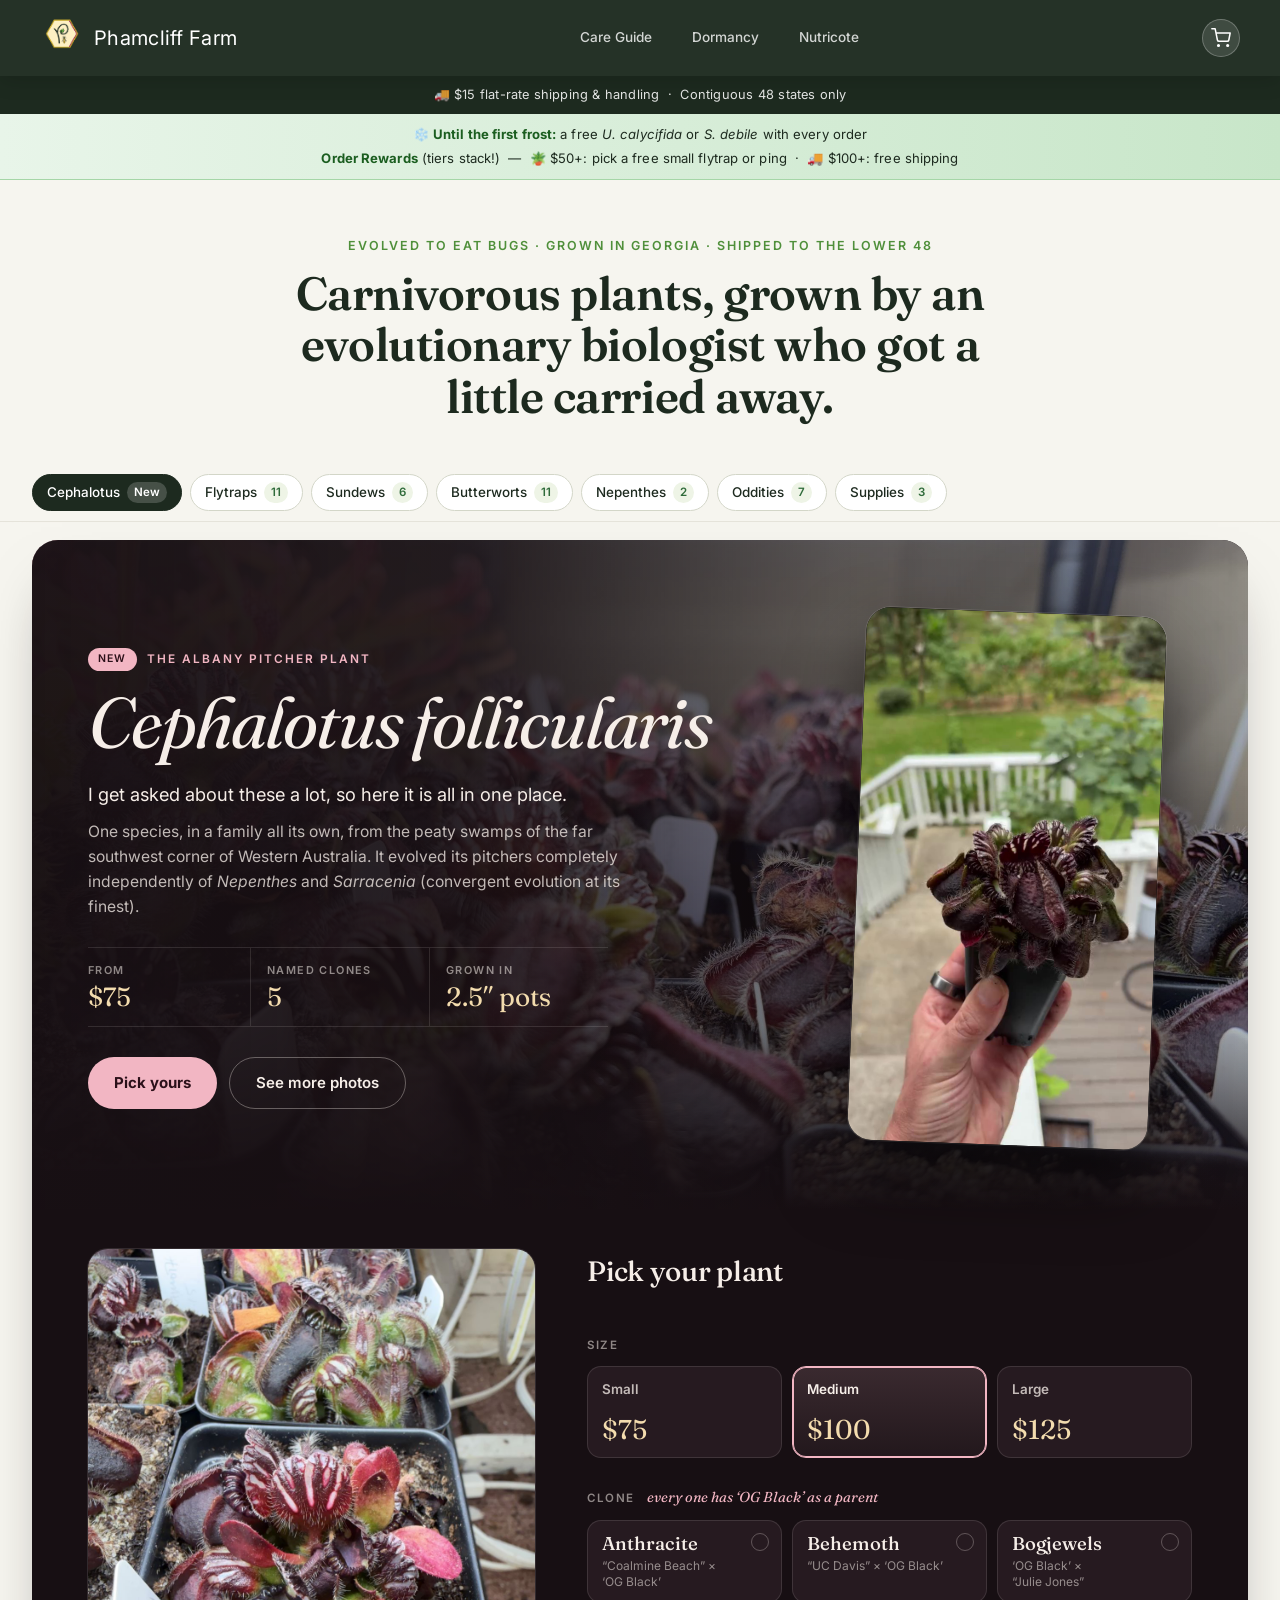
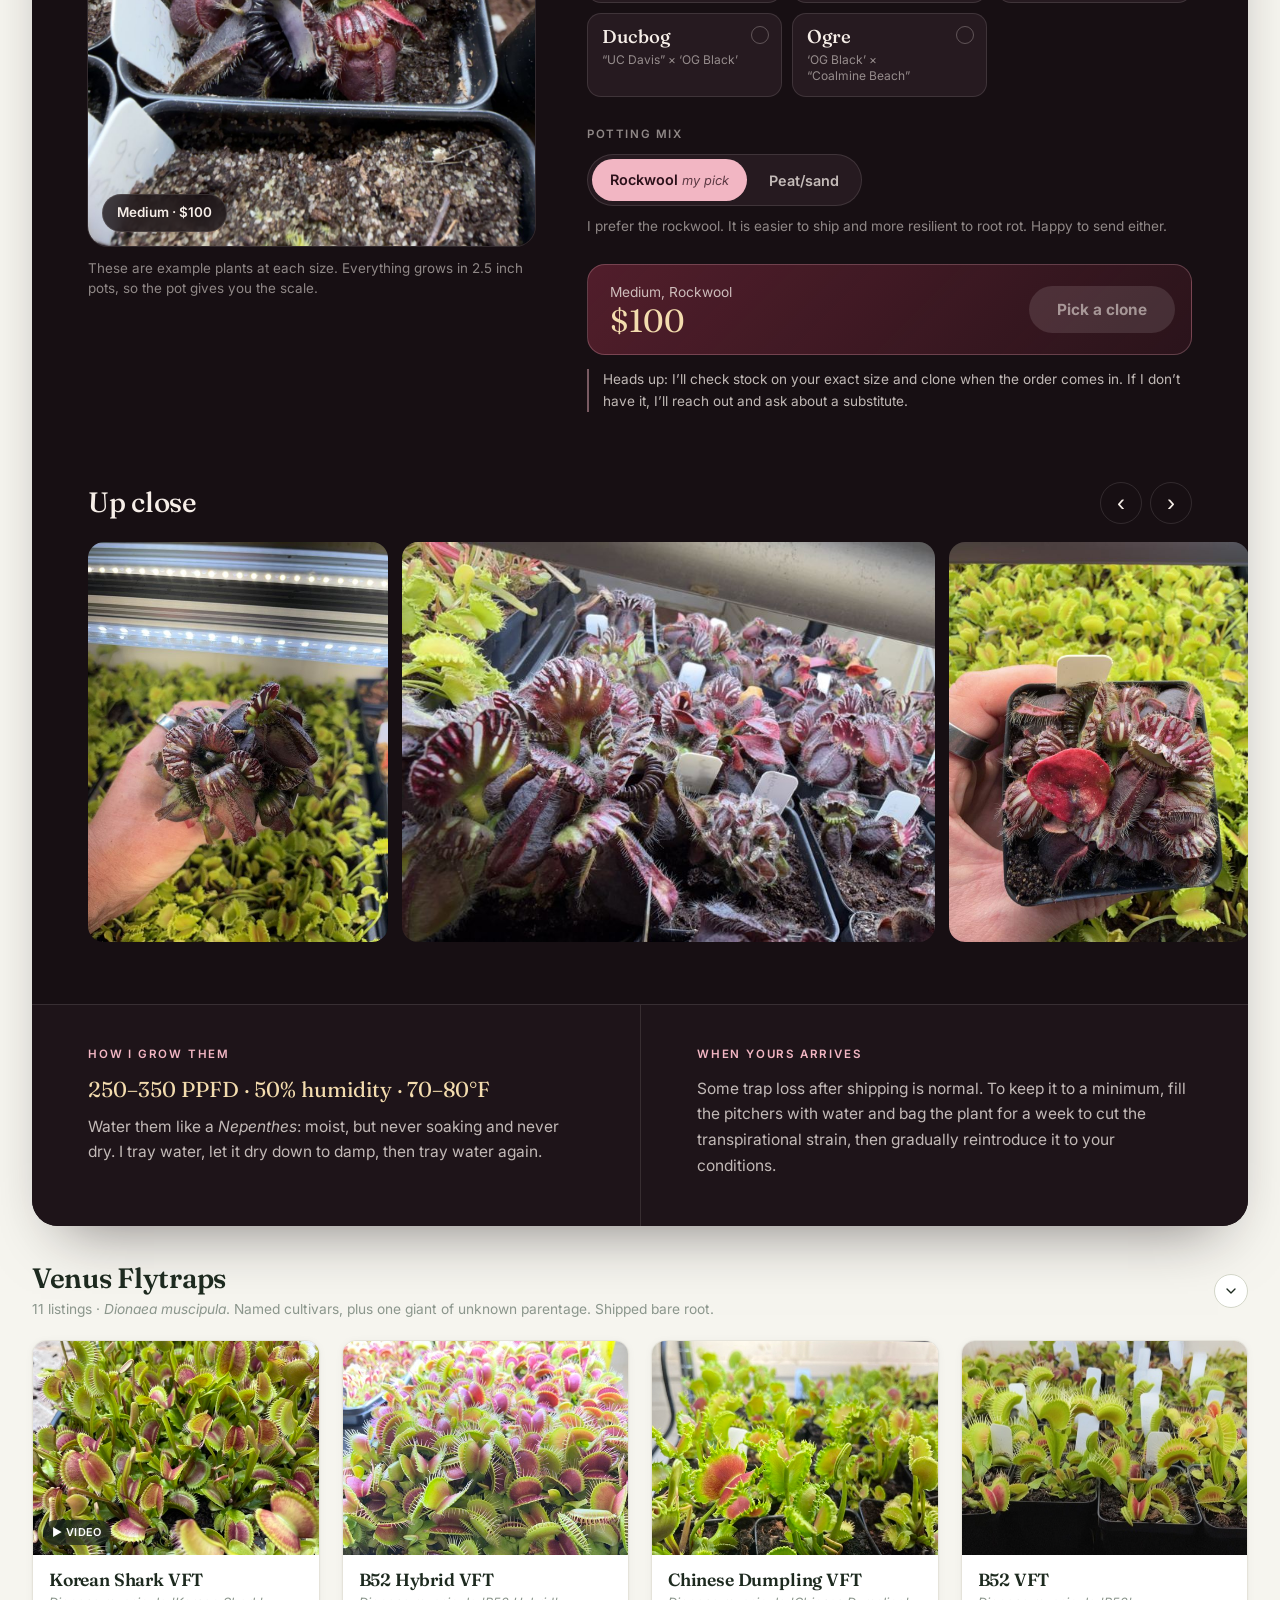
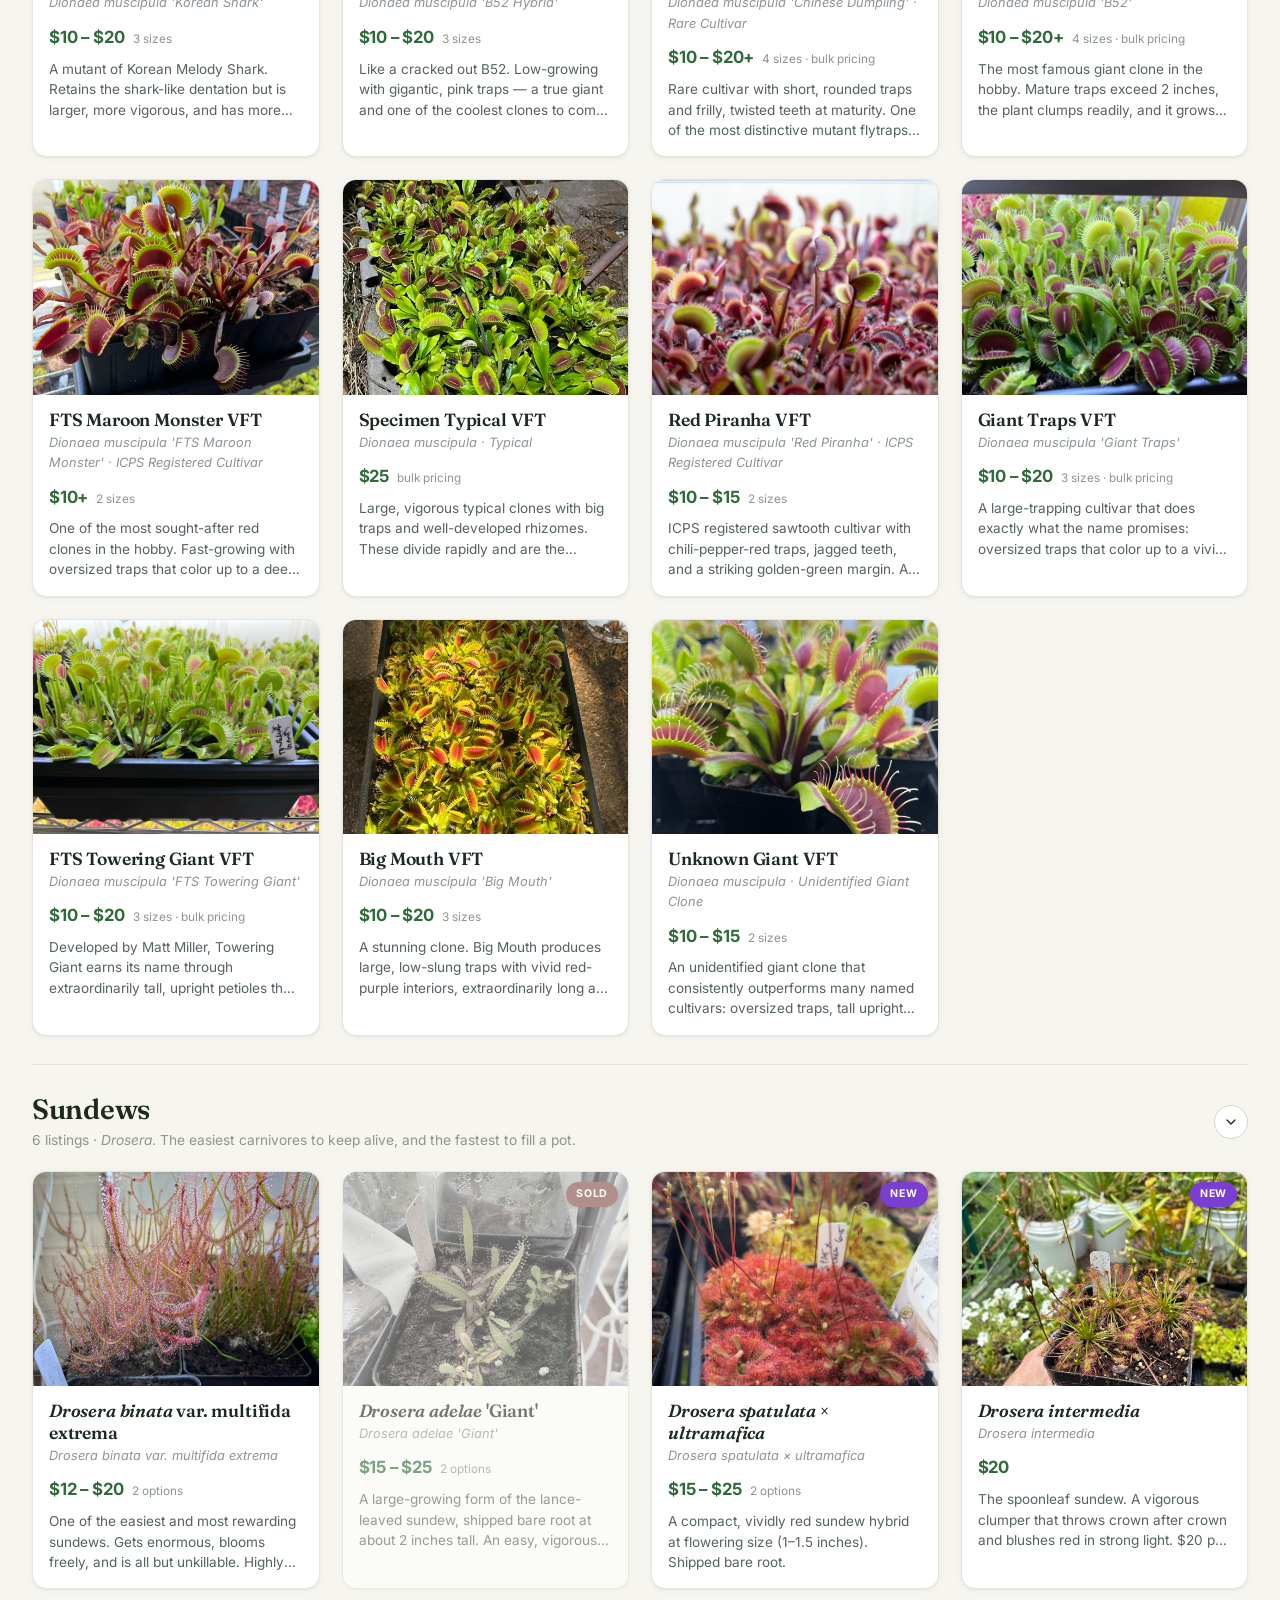
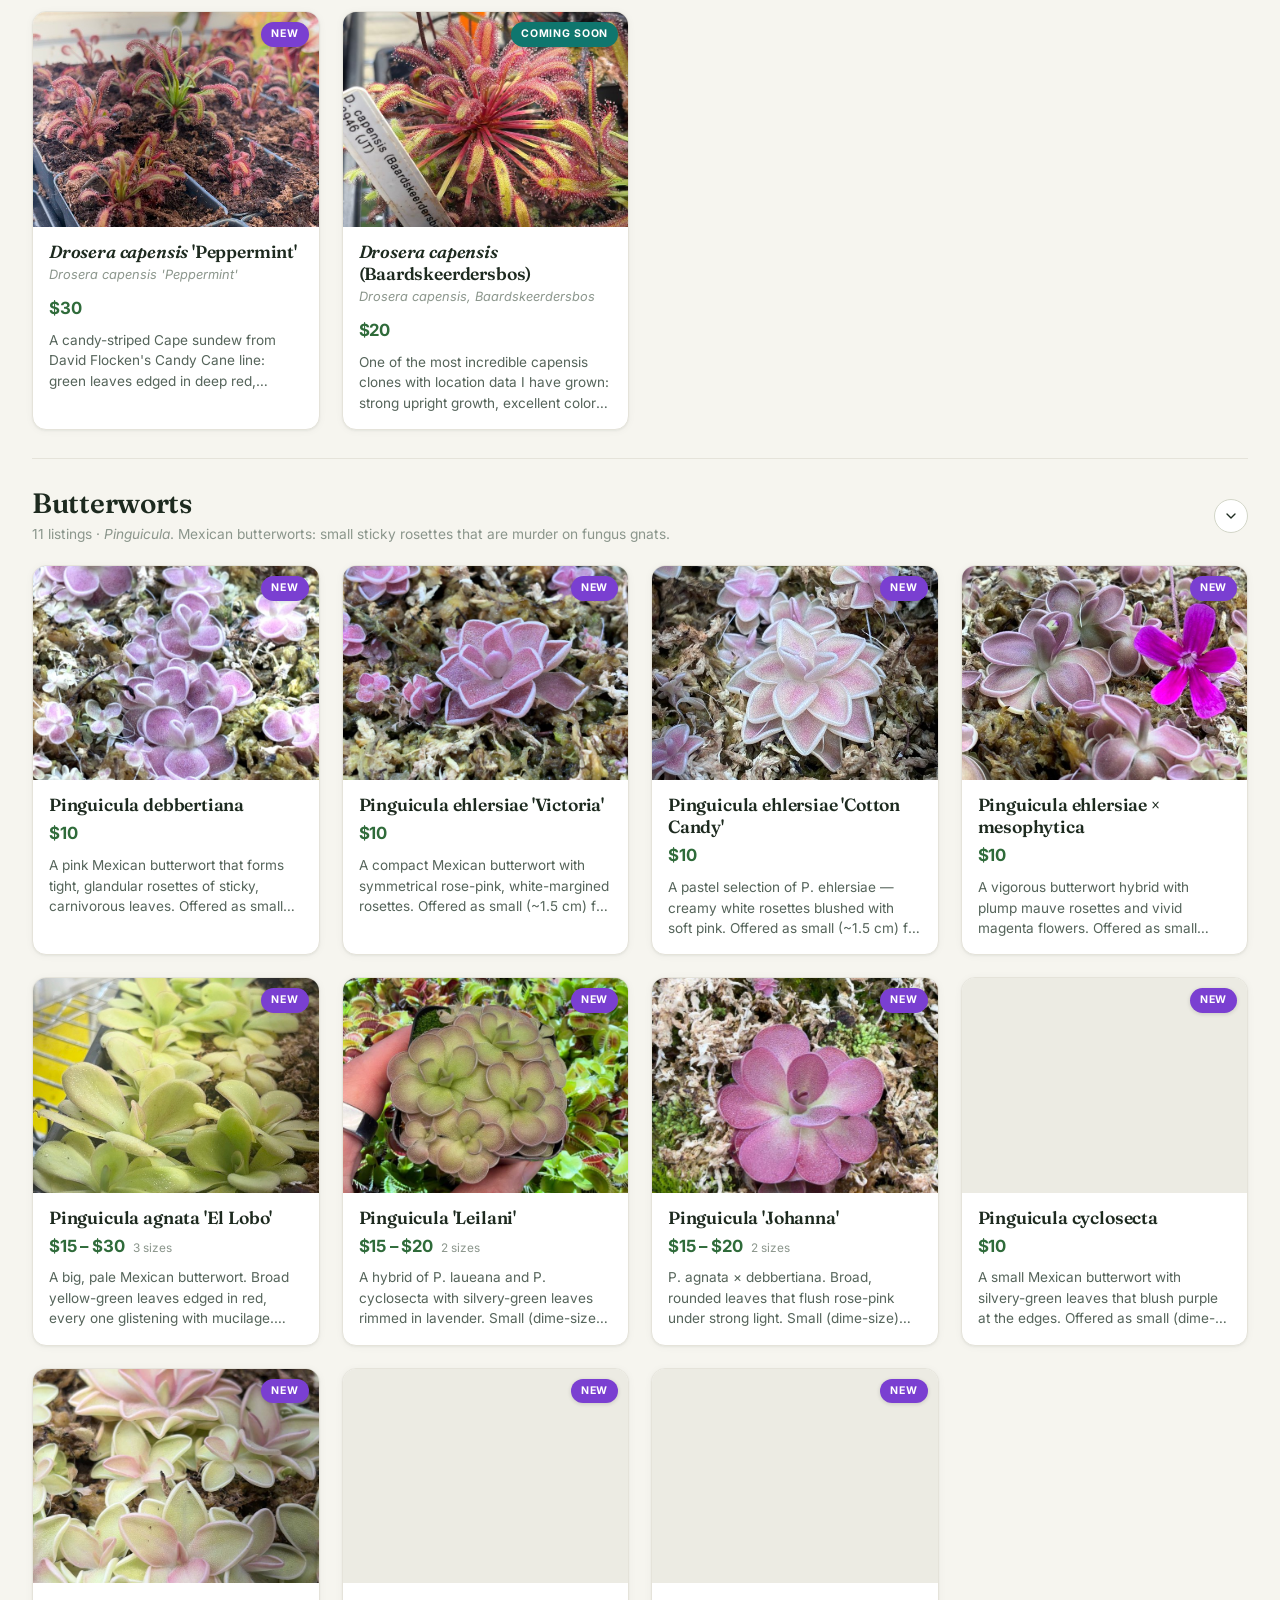
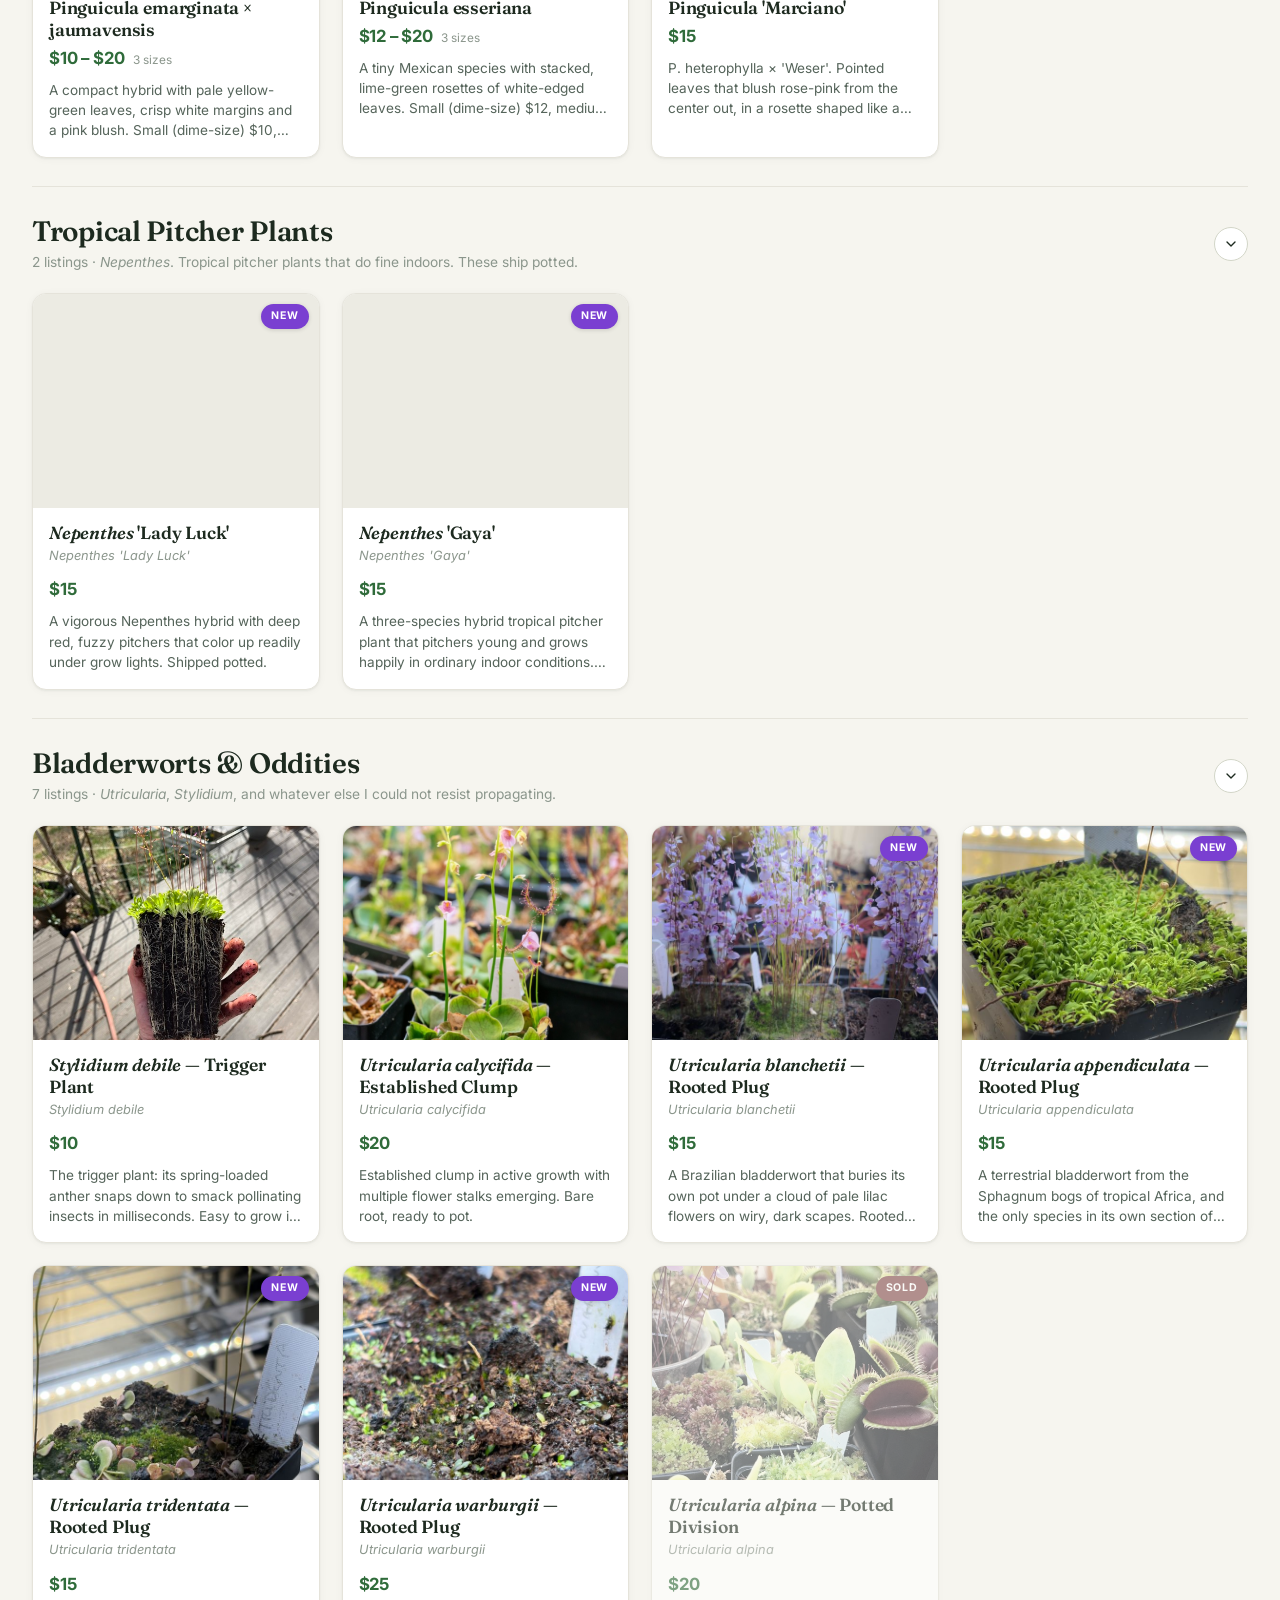
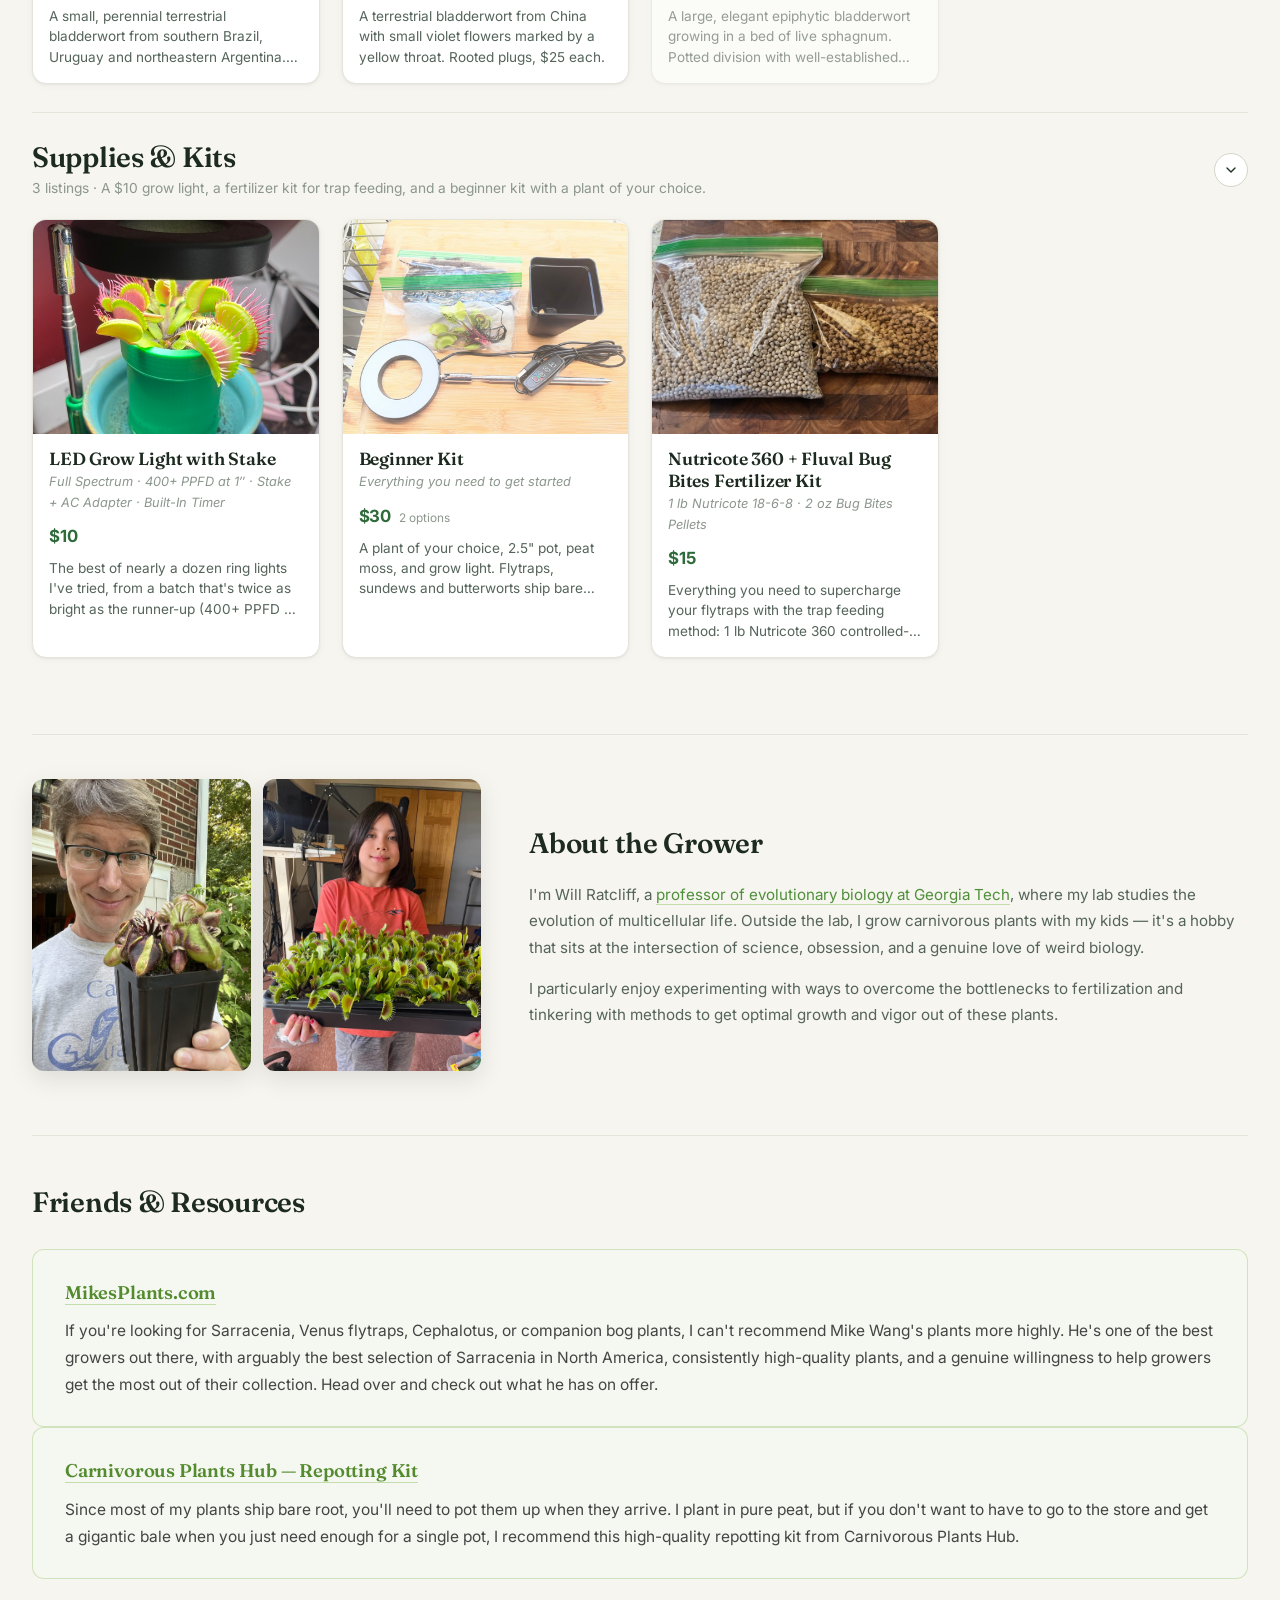
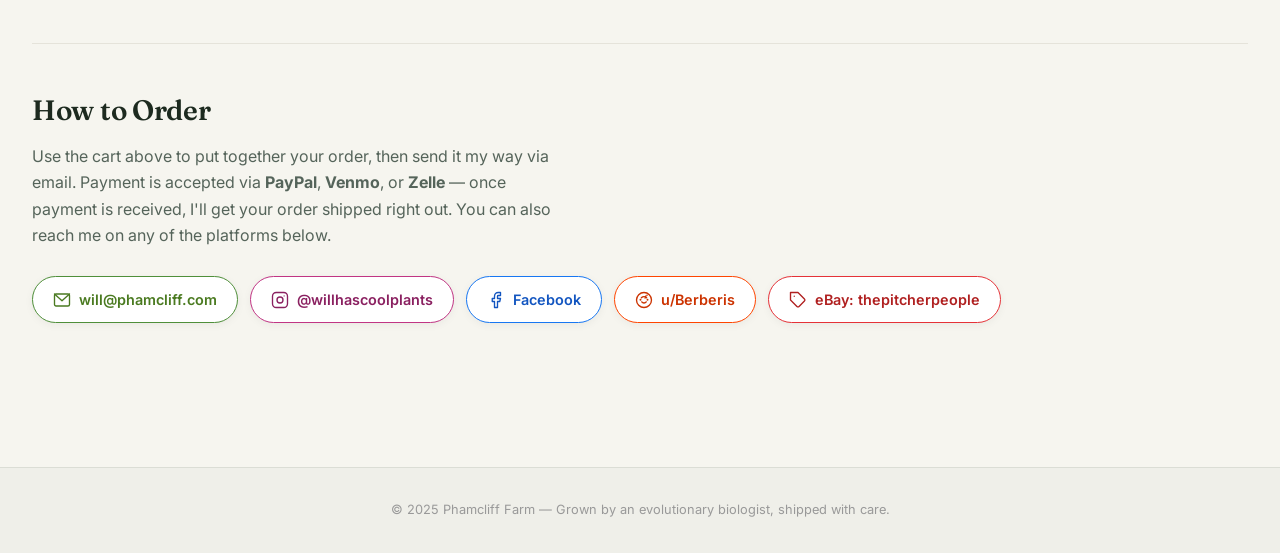
==== commit bf3e639e: "cyclosecta" ====
--- a/index.html
+++ b/index.html
@@ -9,7 +9,7 @@
   <link rel="preconnect" href="https://fonts.googleapis.com" />
   <link rel="preconnect" href="https://fonts.gstatic.com" crossorigin />
   <link href="https://fonts.googleapis.com/css2?family=Fraunces:ital,opsz,wght@0,9..144,500;0,9..144,600;1,9..144,400;1,9..144,500&family=Inter:wght@400;500;600;700&display=swap" rel="stylesheet" />
-  <link rel="stylesheet" href="style.css?v=20261017" />
+  <link rel="stylesheet" href="style.css?v=20261024" />
 </head>
 <body>
 
@@ -435,18 +435,18 @@
   </div>
 
   <script src="sales.js?v=4"></script>
-  <script src="plants.js?v=3"></script>
+  <script src="plants.js?v=4"></script>
   <script>
     (function () {
 
       // ── Render cards ──────────────────────────────────────────
-      var statusLabel = { available: 'Available', limited: 'Limited', sold: 'Sold', new: 'New', unavailable: 'Unavailable' };
+      var statusLabel = { available: 'Available', limited: 'Limited', sold: 'Sold', new: 'New', unavailable: 'Unavailable', comingsoon: 'Coming soon' };
 
       // `justAdded: "YYYY-MM-DD"` in plants.js flags a fresh listing for 30 days:
       // rose "Just added" badge, top of its section, and a count on the jump chip.
       var JUST_ADDED_DAYS = 30;
       function isJustAdded(p) {
-        if (!p.justAdded || p.status === 'sold' || p.status === 'unavailable') return false;
+        if (!p.justAdded || p.status === 'sold' || p.status === 'unavailable' || p.status === 'comingsoon') return false;
         var t = Date.parse(p.justAdded + 'T00:00:00');
         return !isNaN(t) && (Date.now() - t) < JUST_ADDED_DAYS * 86400000;
       }
@@ -1110,7 +1110,7 @@
         cloneSelect.style.display = 'none';
         cloneSelect.innerHTML = '';
 
-        if (cartOptions.length > 0 && plant.status !== 'sold' && plant.status !== 'unavailable') {
+        if (cartOptions.length > 0 && plant.status !== 'sold' && plant.status !== 'unavailable' && plant.status !== 'comingsoon') {
           cartRow.style.display = 'flex';
           if (cartOptions.length === 1 && cartOptions[0].label === '') {
             sizeSelect.style.display = 'none';
@@ -1147,7 +1147,7 @@
             };
             // Kit plants: flytraps, Nepenthes and Pinguicula that cost $15 or less.
             var kitPlants = plants.filter(function (p) {
-              if (p.kitPlantPicker || p.status === 'unavailable' || p.status === 'sold') return false;
+              if (p.kitPlantPicker || p.status === 'unavailable' || p.status === 'sold' || p.status === 'comingsoon') return false;
               var txt = (p.name + ' ' + (p.species || '')).replace(/<[^>]+>/g, '');
               if (!/VFT|Venus flytrap|Nepenthes|Pinguicula/i.test(txt)) return false;
               var mp = kitPlantPrice(p);
@@ -1205,6 +1205,8 @@
             mainVideo.pause();
             mainImg.src = item.file;
             mainImg.alt = item.label;
+            // `fit: "contain"` on a gallery photo shows the whole frame (tall shots) instead of cropping.
+            mainImg.classList.toggle('modal-main-img--contain', item.fit === 'contain');
             mainImg.style.display = '';
           }
         }
@@ -1551,7 +1553,7 @@
         // Populate flytrap dropdown (only available plants with a small price, minus noReward ones)
         if (hasFlytrap && rewardSelect.children.length === 0) {
           var smallPlants = plants.filter(function (p) {
-            return p.price && p.price.small && !p.noReward && p.status !== 'unavailable' && p.status !== 'sold';
+            return p.price && p.price.small && !p.noReward && p.status !== 'unavailable' && p.status !== 'sold' && p.status !== 'comingsoon';
           });
           rewardSelect.innerHTML = '<option value="">— Choose your free flytrap or ping —</option>';
           smallPlants.forEach(function (p) {
--- a/style.css
+++ b/style.css
@@ -448,6 +448,7 @@
 .status-new         { background: #7a3fd1; }
 .status-justadded   { background: #c2255c; }
 .status-unavailable { background: #6b7280; }
+.status-comingsoon  { background: #0f766e; }
 
 /* ── Card text info ── */
 .plant-info {
@@ -793,6 +794,13 @@
   object-fit: cover;
   display: block;
   border-radius: 15px 15px 0 0;
+}
+
+/* Tall photos (gallery entries with fit: "contain") show the whole frame. */
+.modal-main-img.modal-main-img--contain {
+  height: 440px;
+  object-fit: contain;
+  background: #f3f2ee;
 }
 
 /* ── Thumbnails ── */
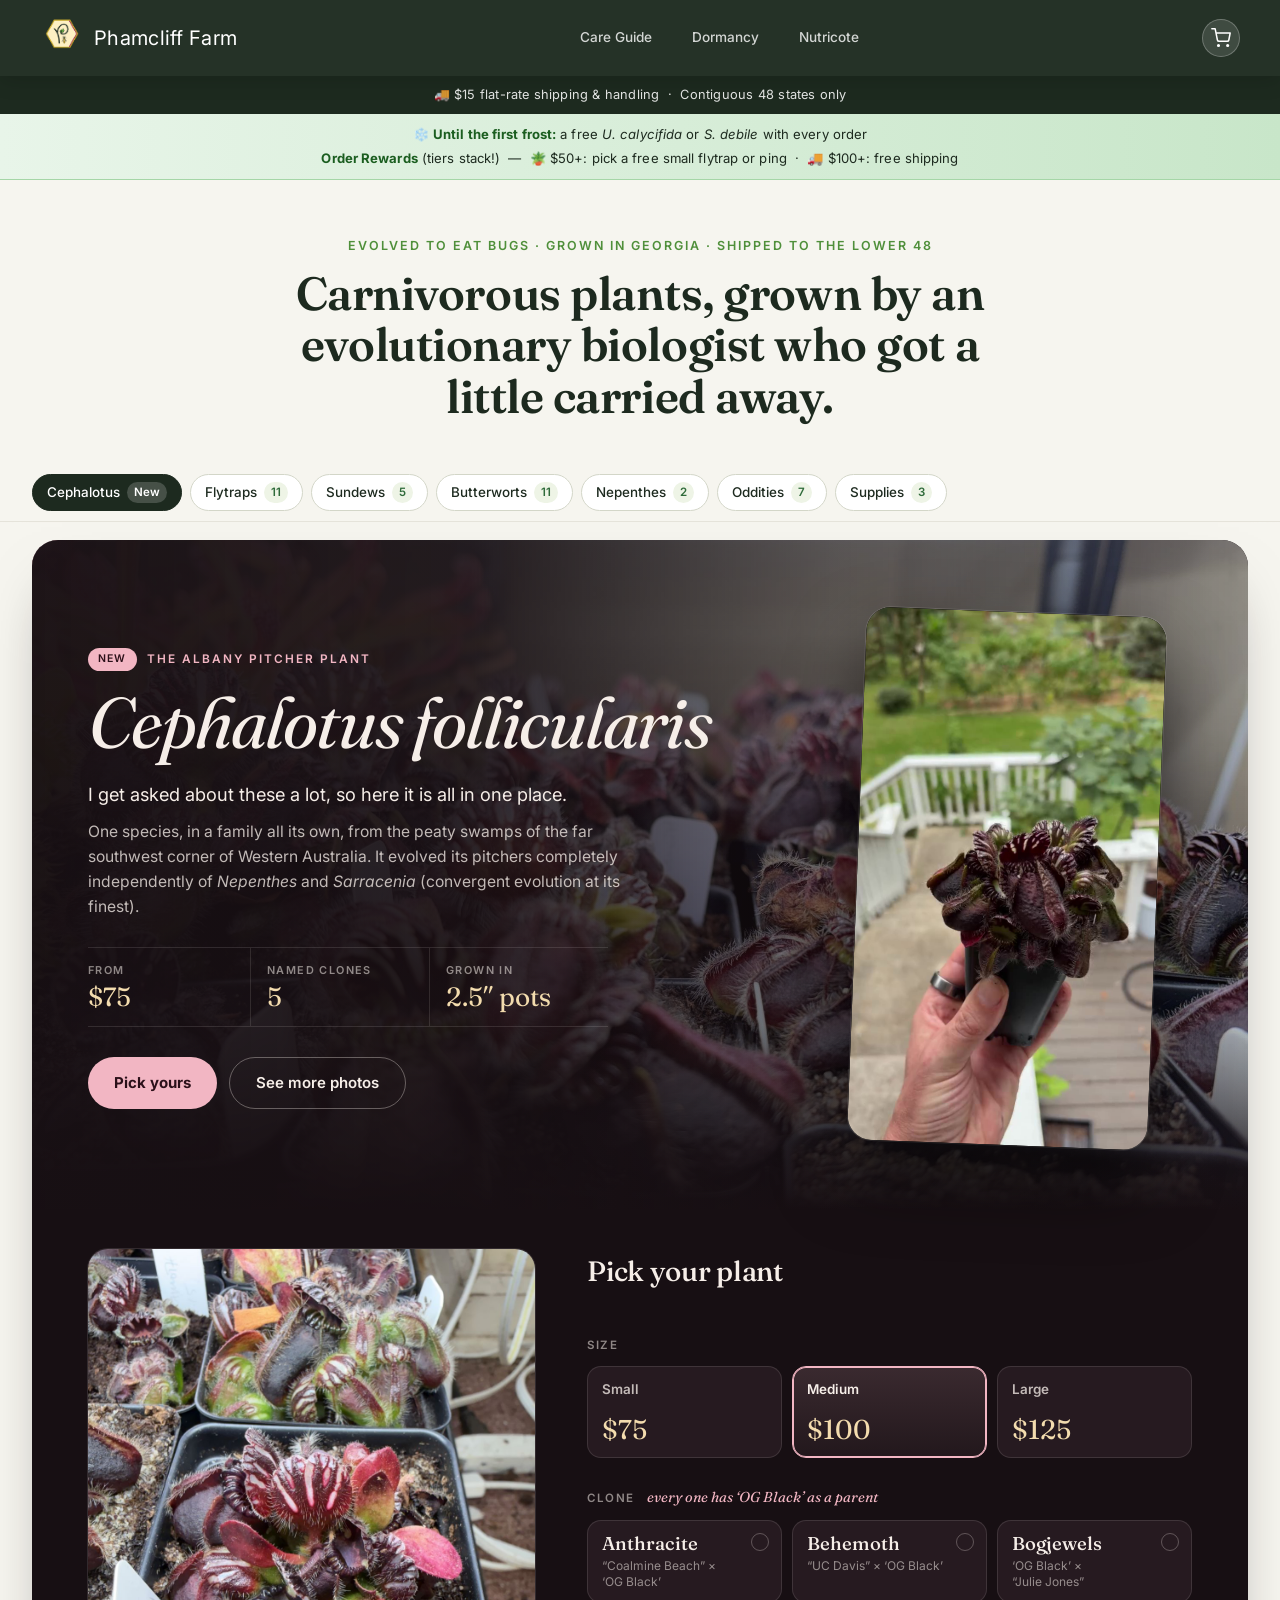
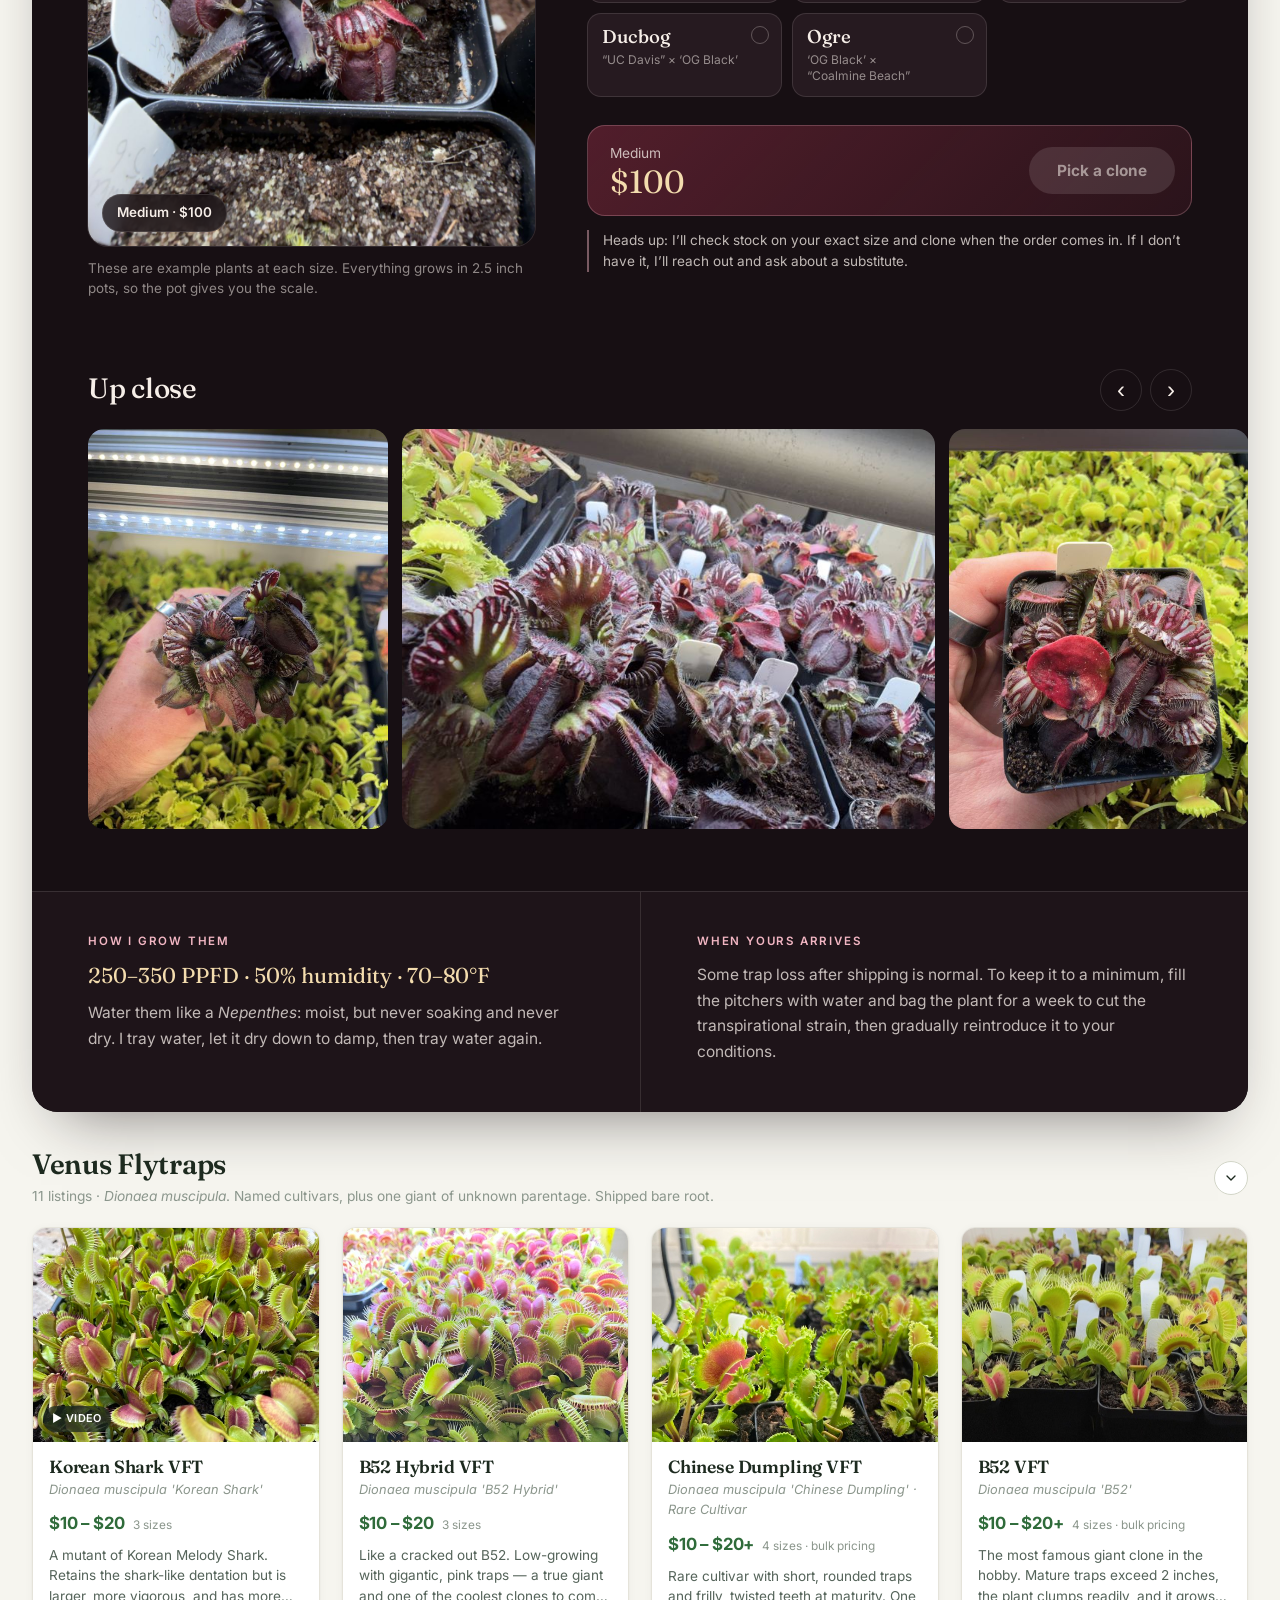
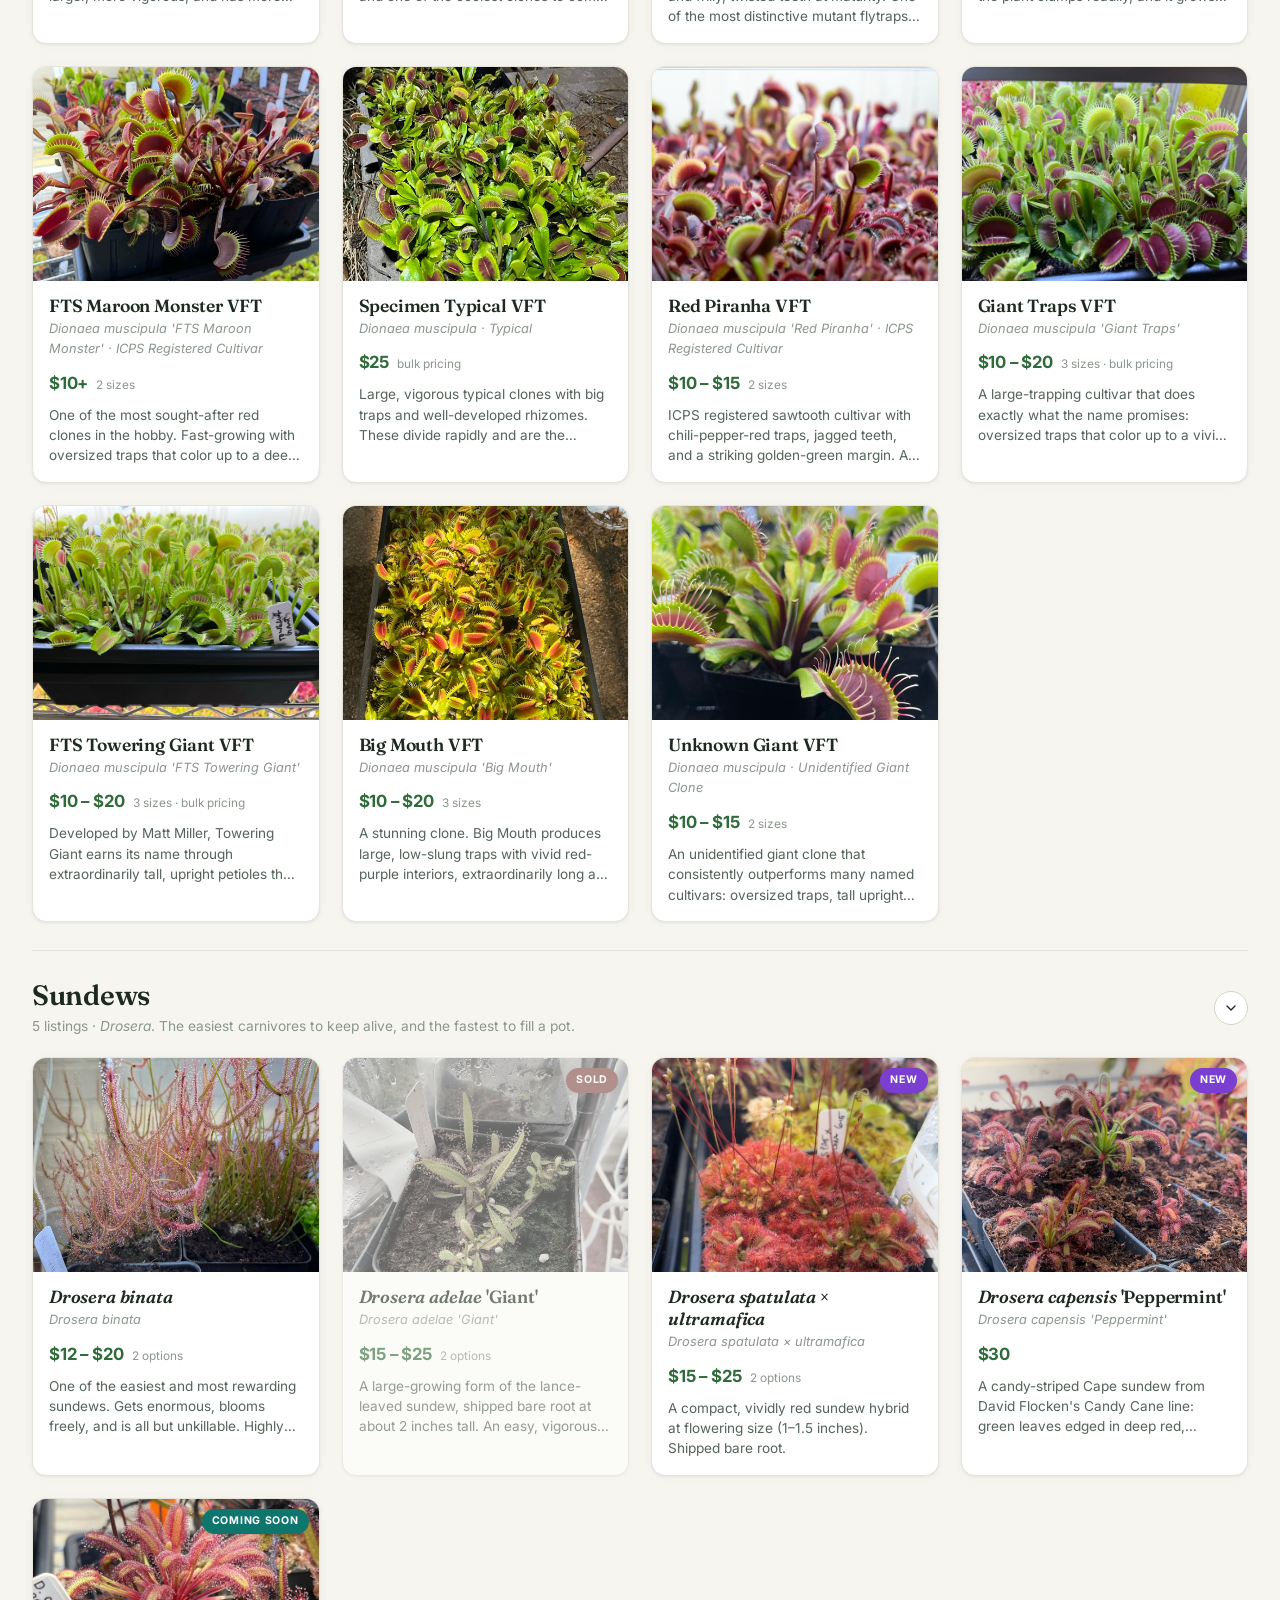
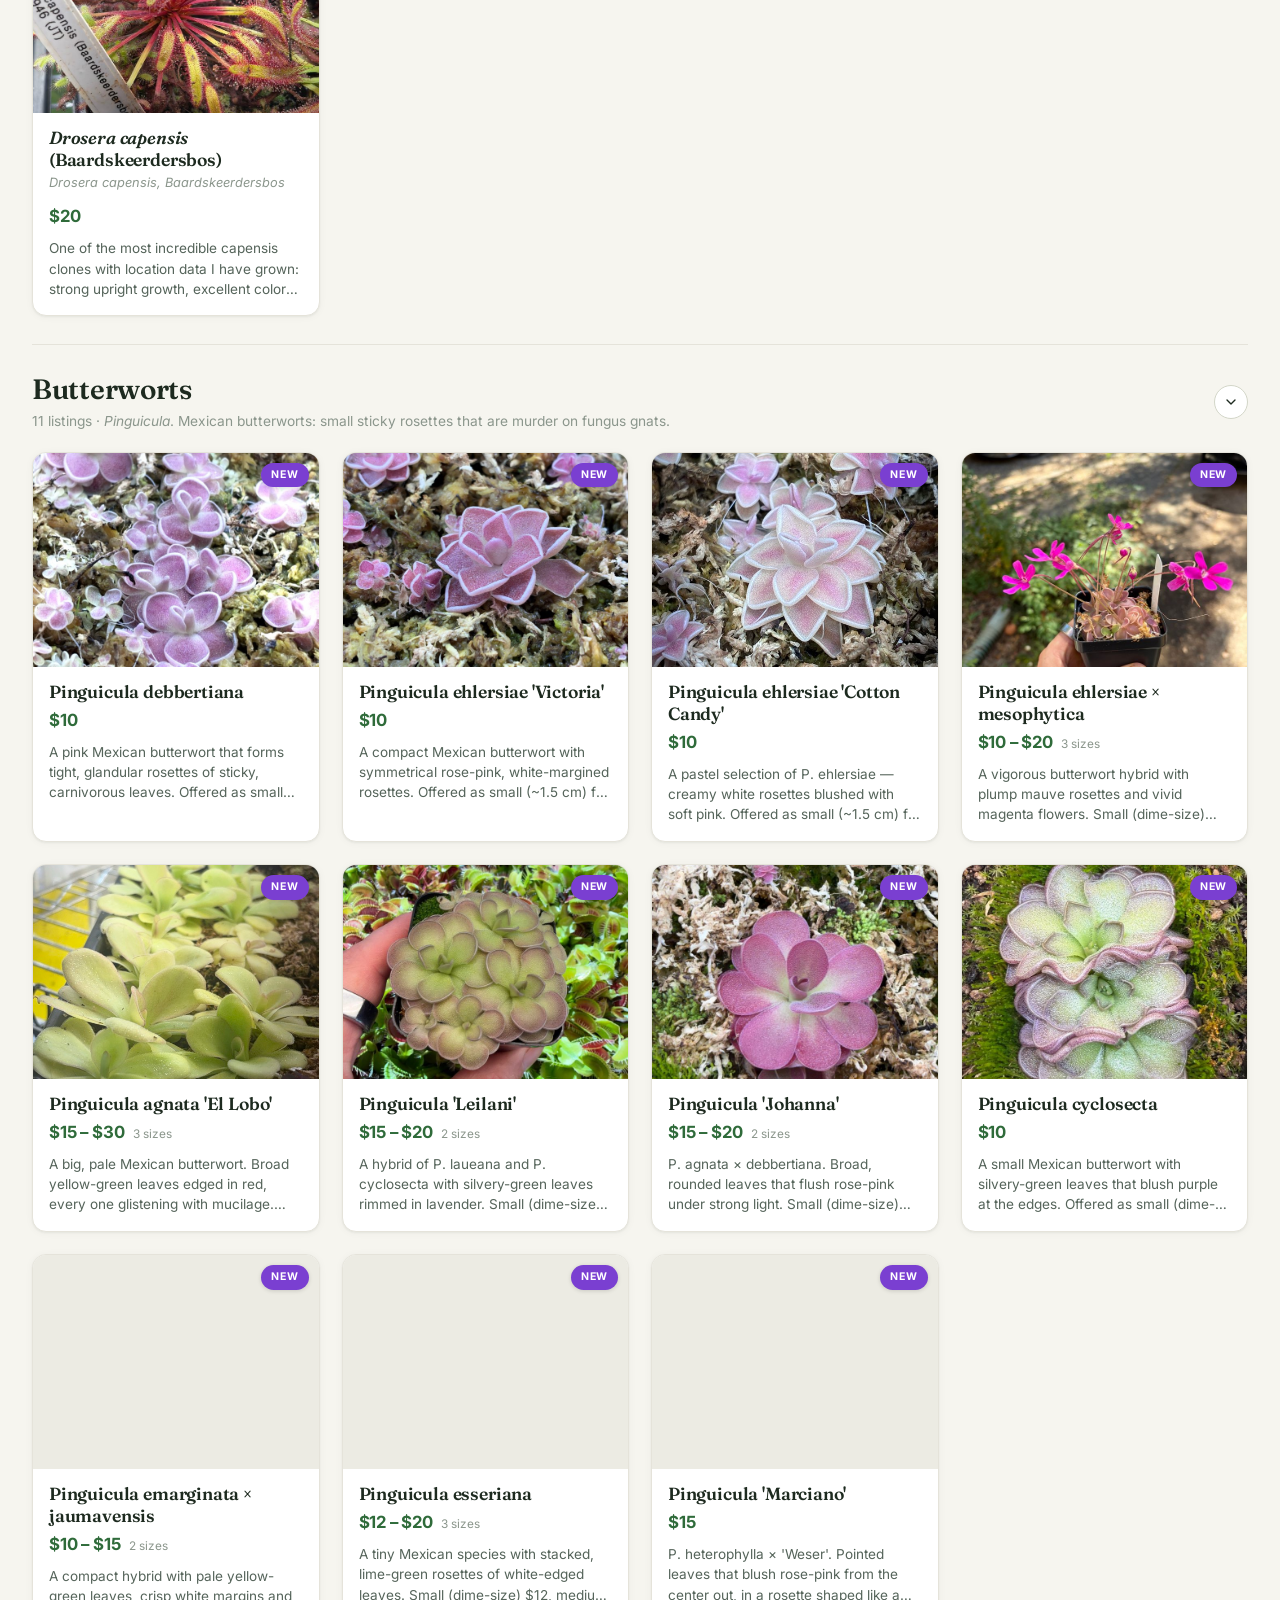
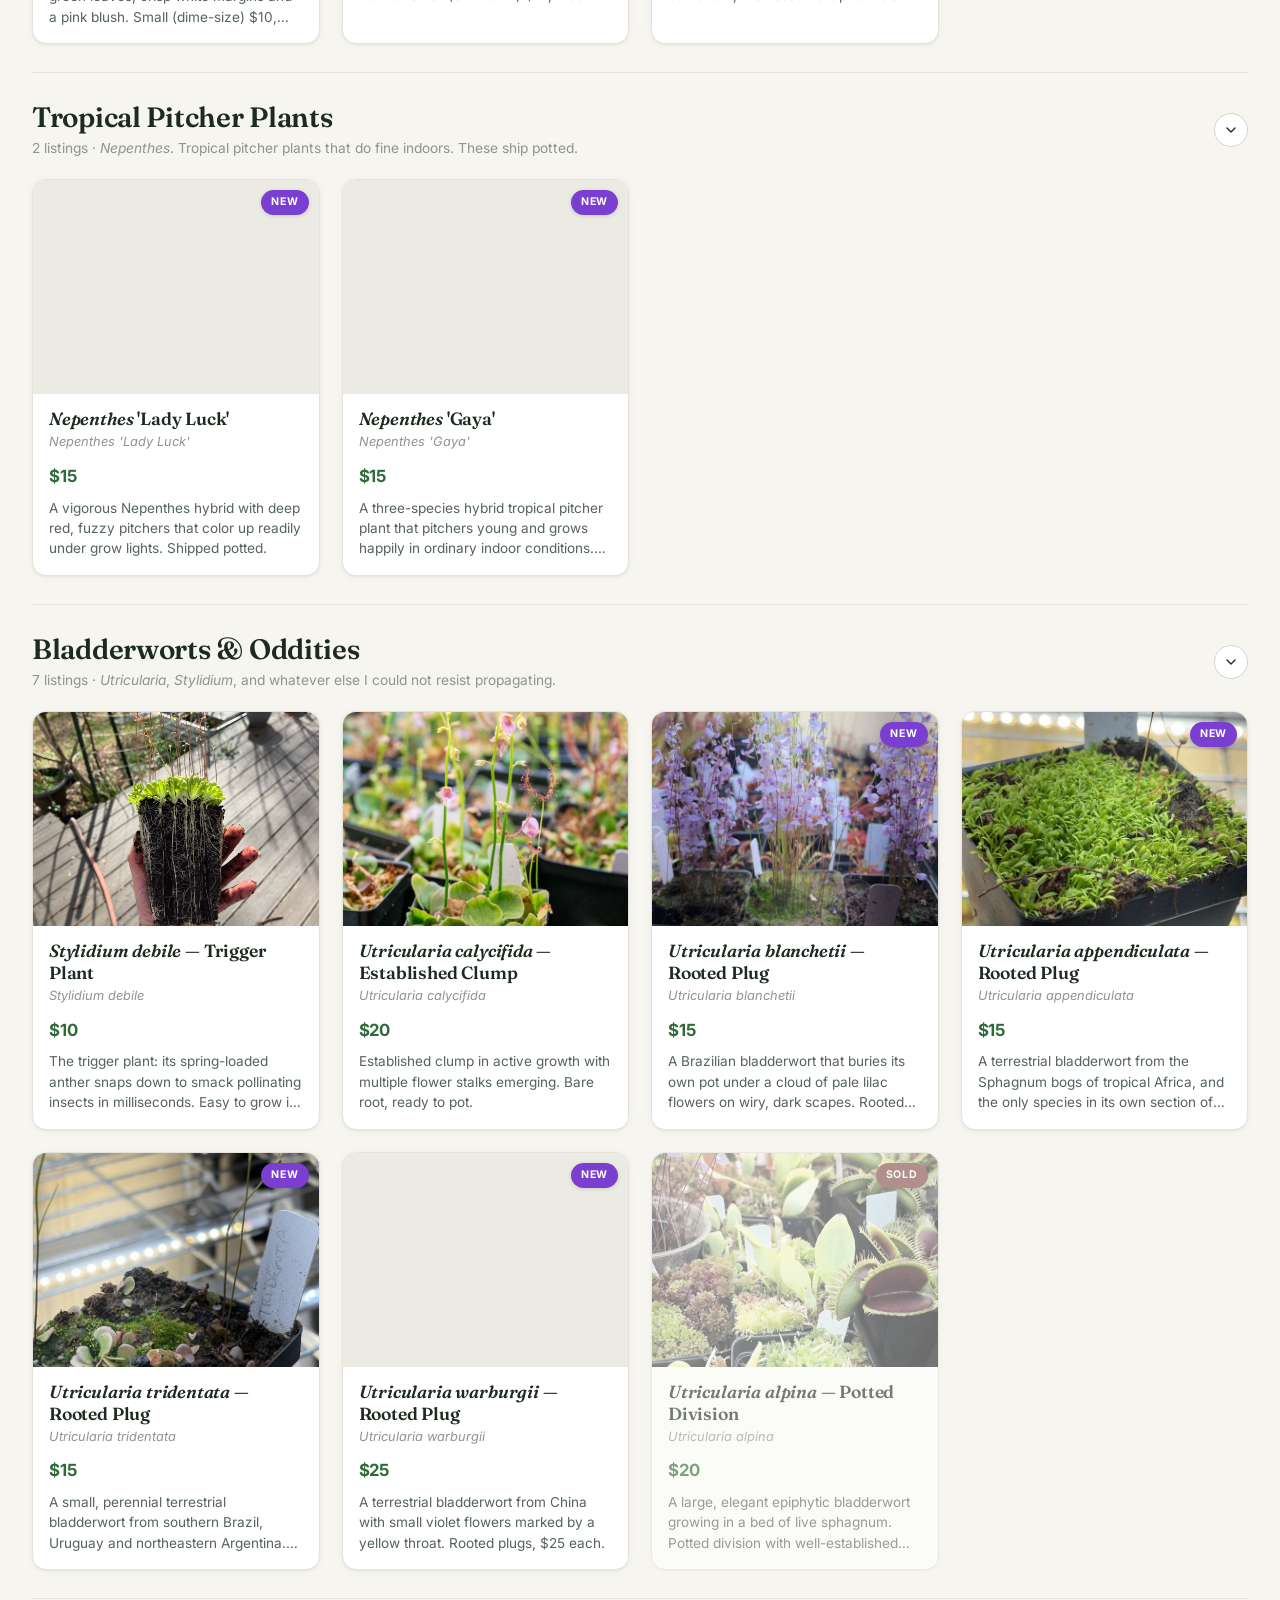
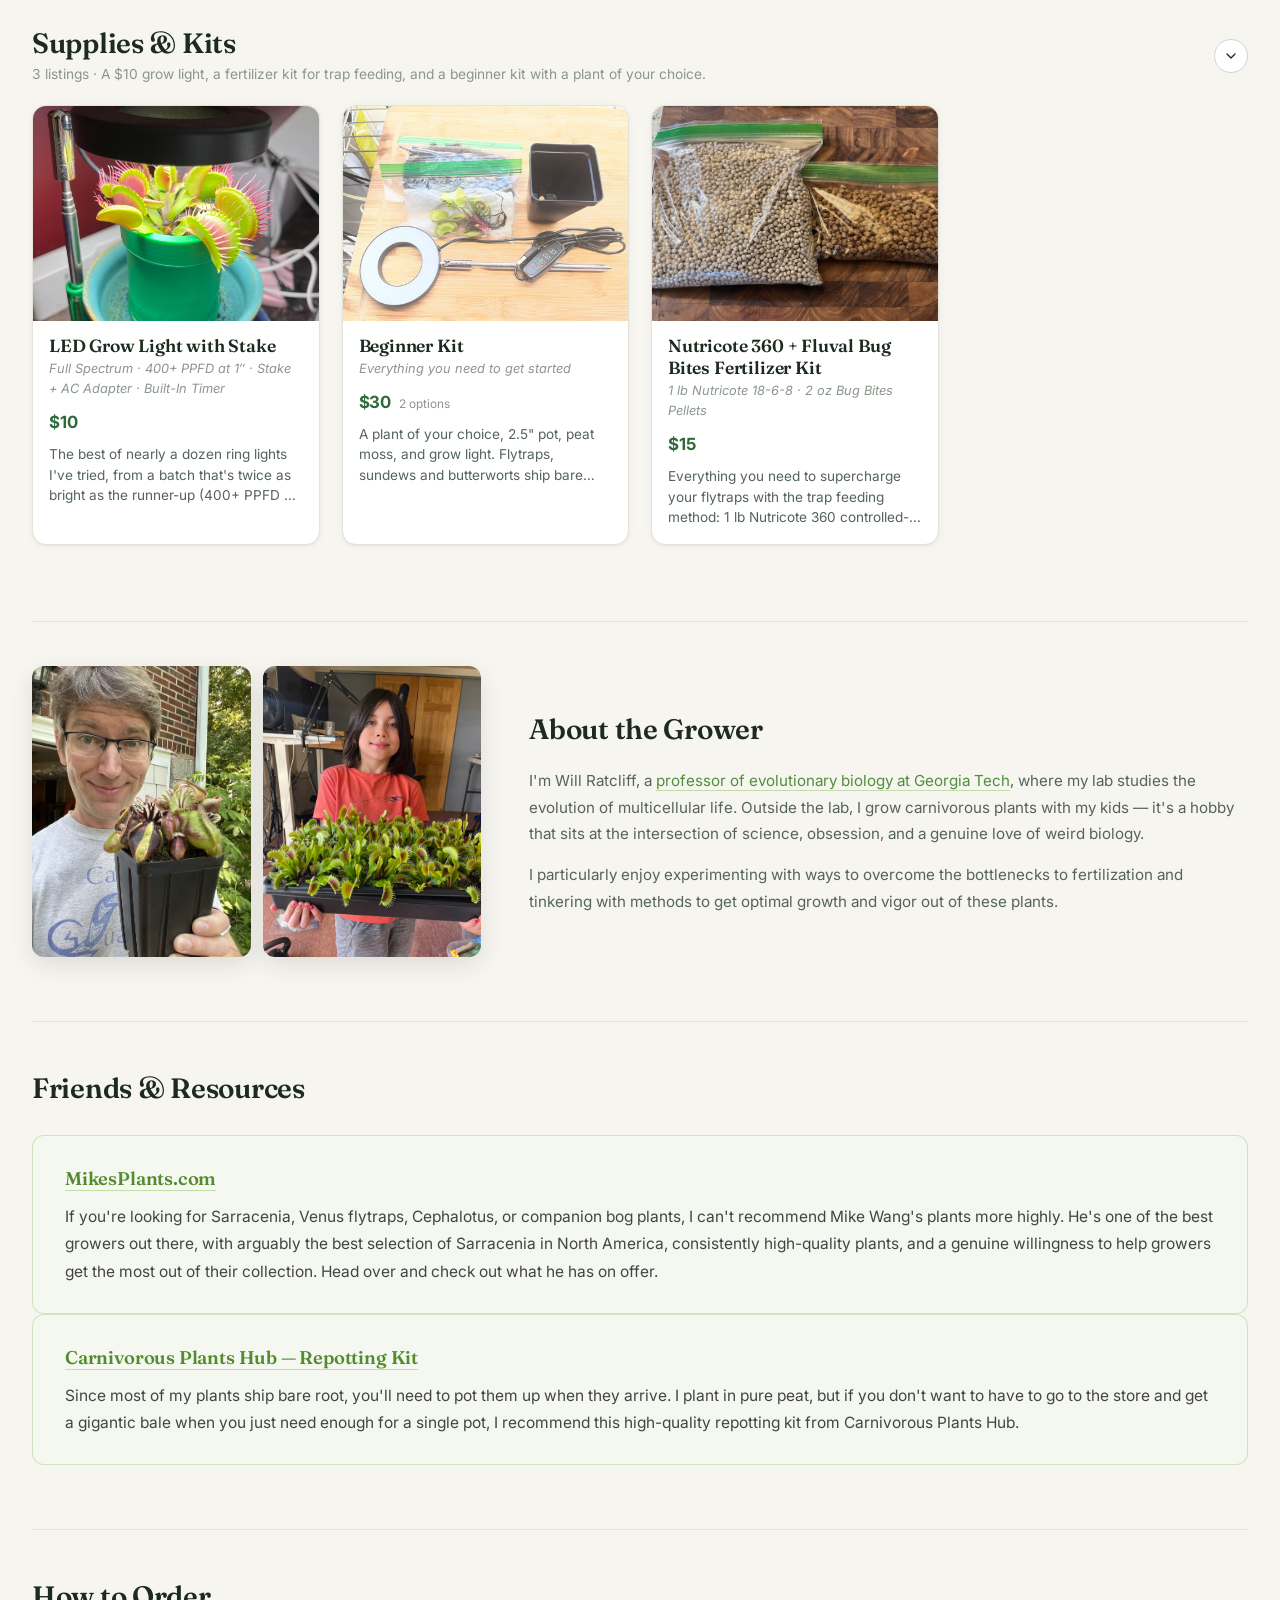
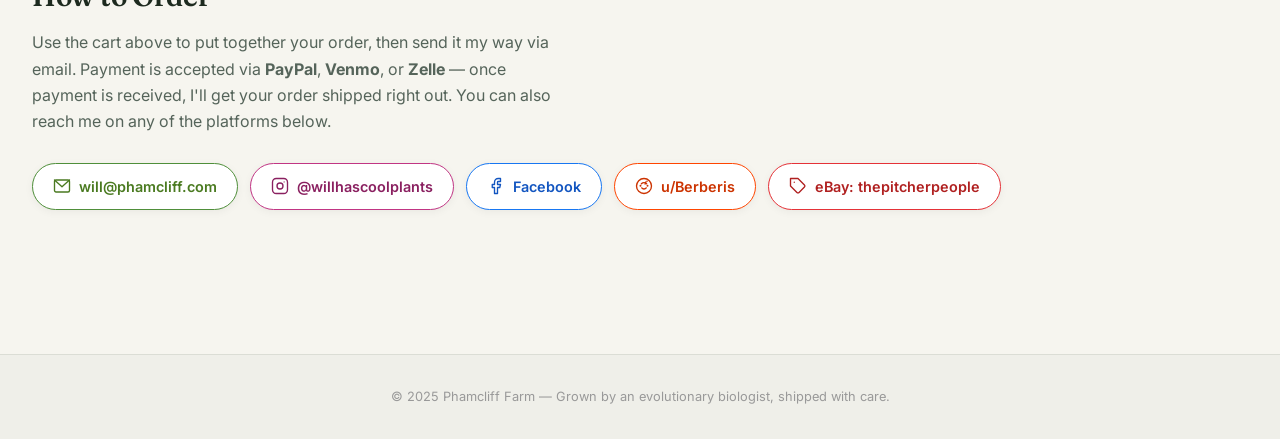
==== commit ab12215d: "ceph change" ====
--- a/index.html
+++ b/index.html
@@ -131,7 +131,7 @@
             <div class="ceph-clones" id="ceph-clones" role="radiogroup" aria-labelledby="ceph-clone-legend"></div>
           </div>
 
-          <div class="ceph-field">
+          <div class="ceph-field" id="ceph-mix-field">
             <p class="ceph-legend" id="ceph-mix-legend">Potting mix</p>
             <div class="ceph-mixes" id="ceph-mixes" role="radiogroup" aria-labelledby="ceph-mix-legend"></div>
             <p class="ceph-hint">I prefer the rockwool. It is easier to ship and more resilient to root rot. Happy to send either.</p>
@@ -721,6 +721,7 @@
         var clonesEl = document.getElementById('ceph-clones');
         var mixesEl  = document.getElementById('ceph-mixes');
         var cloneFld = document.getElementById('ceph-clone-field');
+        var mixFld   = document.getElementById('ceph-mix-field');
         var sizeNote = document.getElementById('ceph-size-note');
         var stageImg = document.getElementById('ceph-stage-img');
         var stageTag = document.getElementById('ceph-stage-tag');
@@ -732,6 +733,7 @@
         var clones = ceph.clones || [];
         var mixes  = ceph.mixes  || [];
         var state = { size: null, clone: null, mix: mixes.length ? mixes[0].name : '' };
+        if (mixFld) mixFld.hidden = !mixes.length;   // mixes: [] in plants.js hides the potting-mix picker
 
         // Hero facts stay in sync with the data.
         var prices = sizes.filter(function (s) { return !s.soldOut; }).map(function (s) { return s.price; });
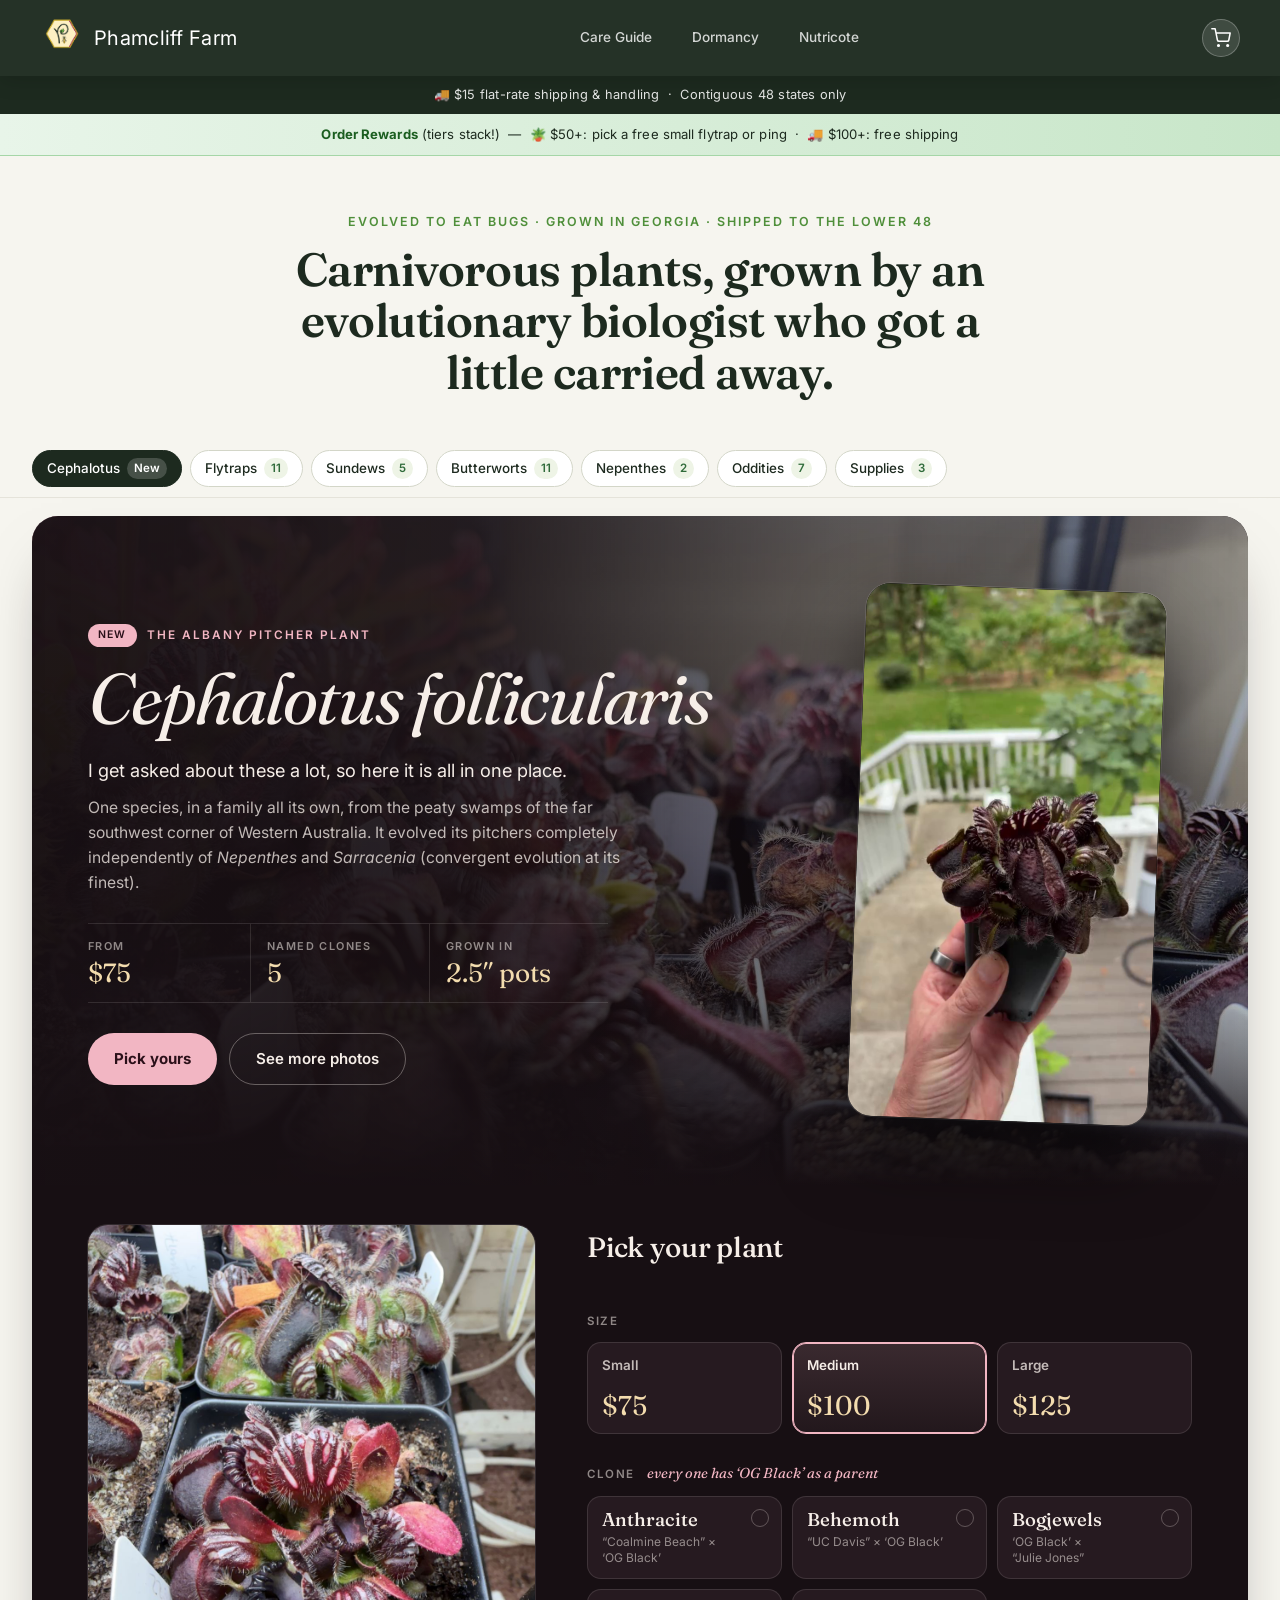
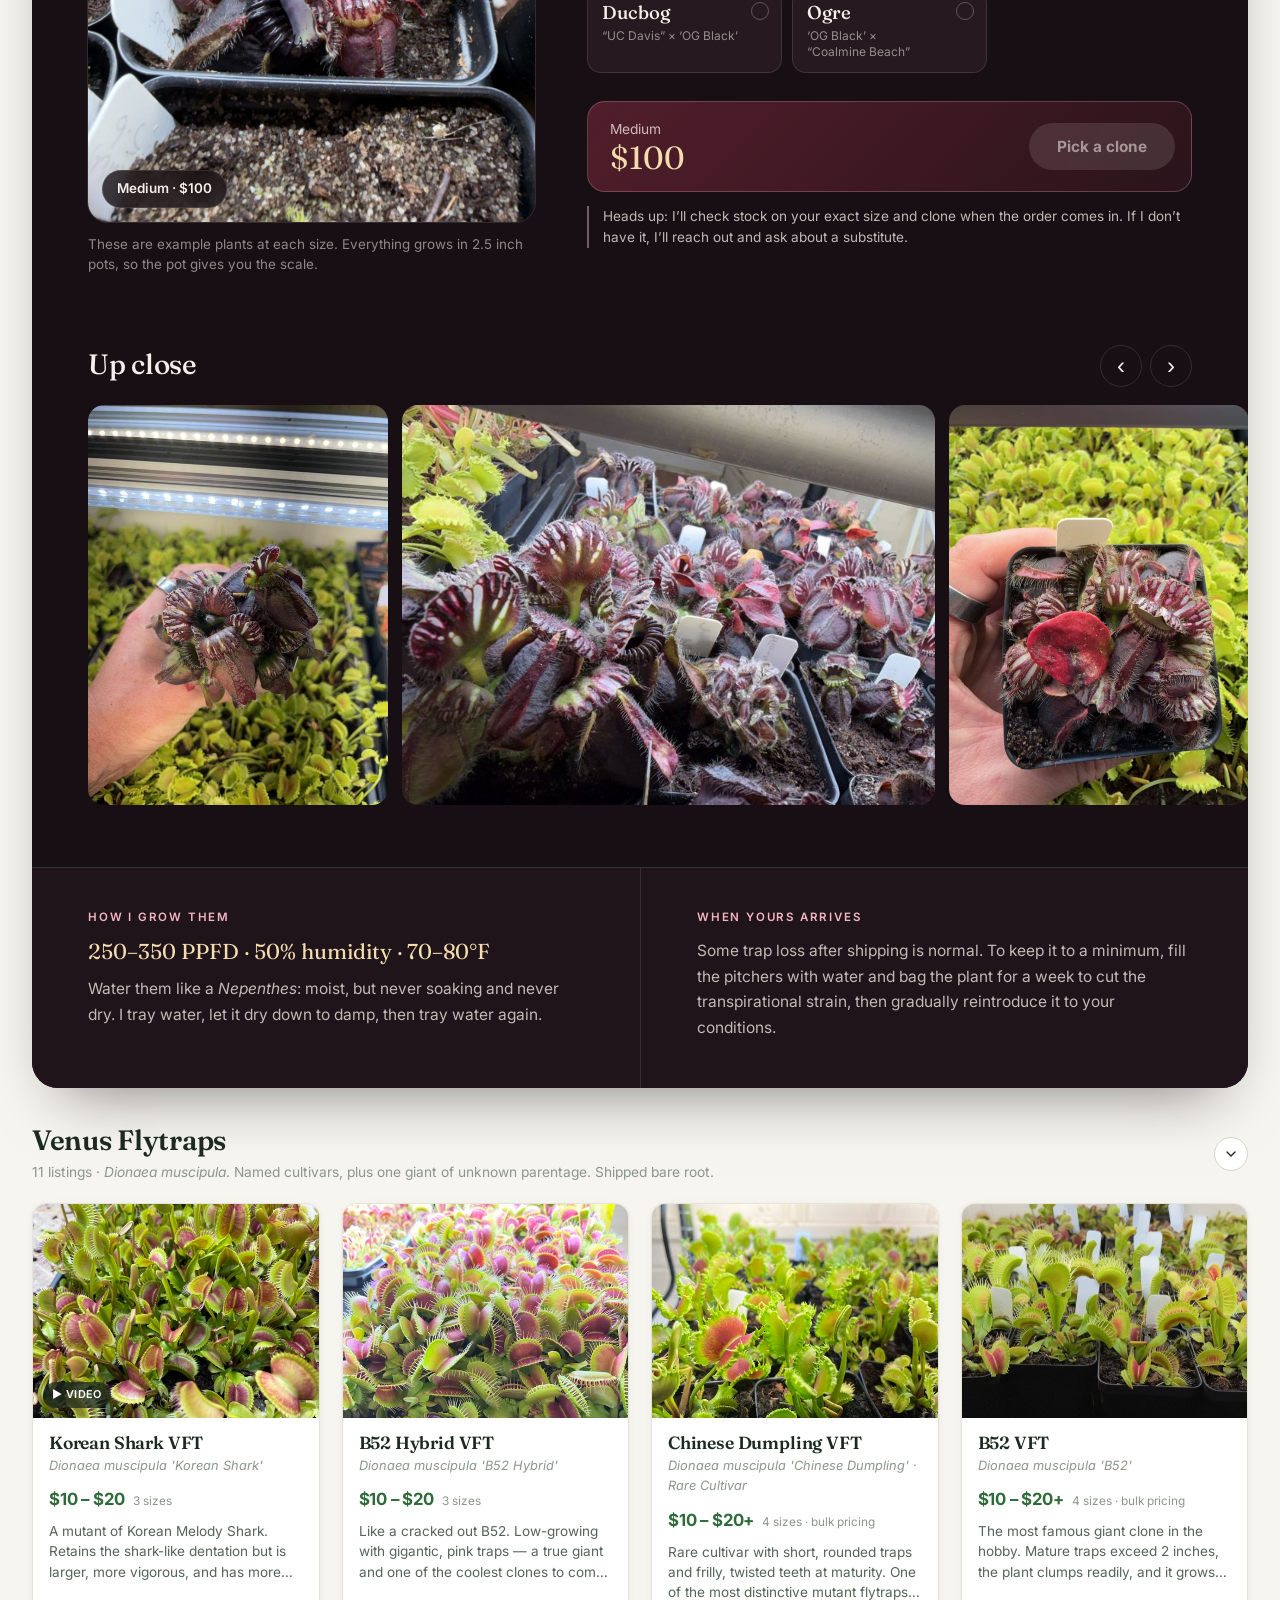
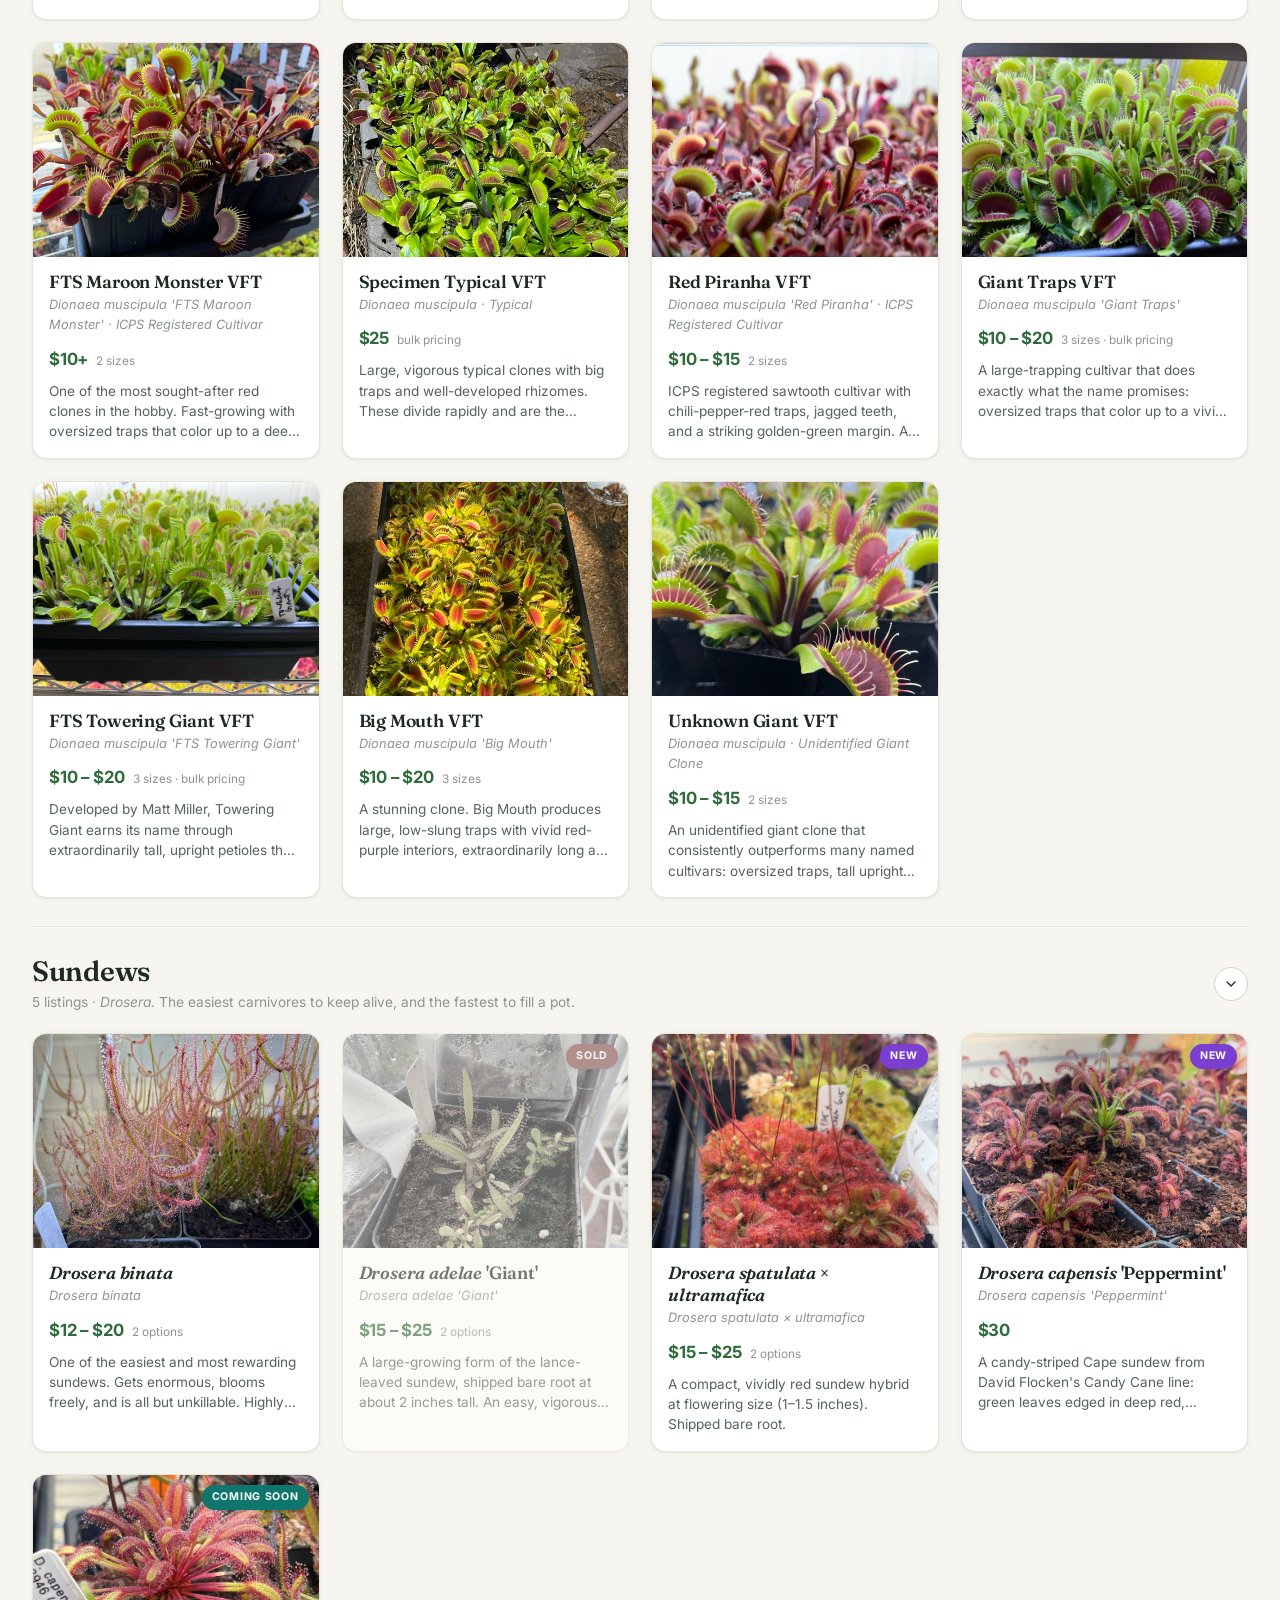
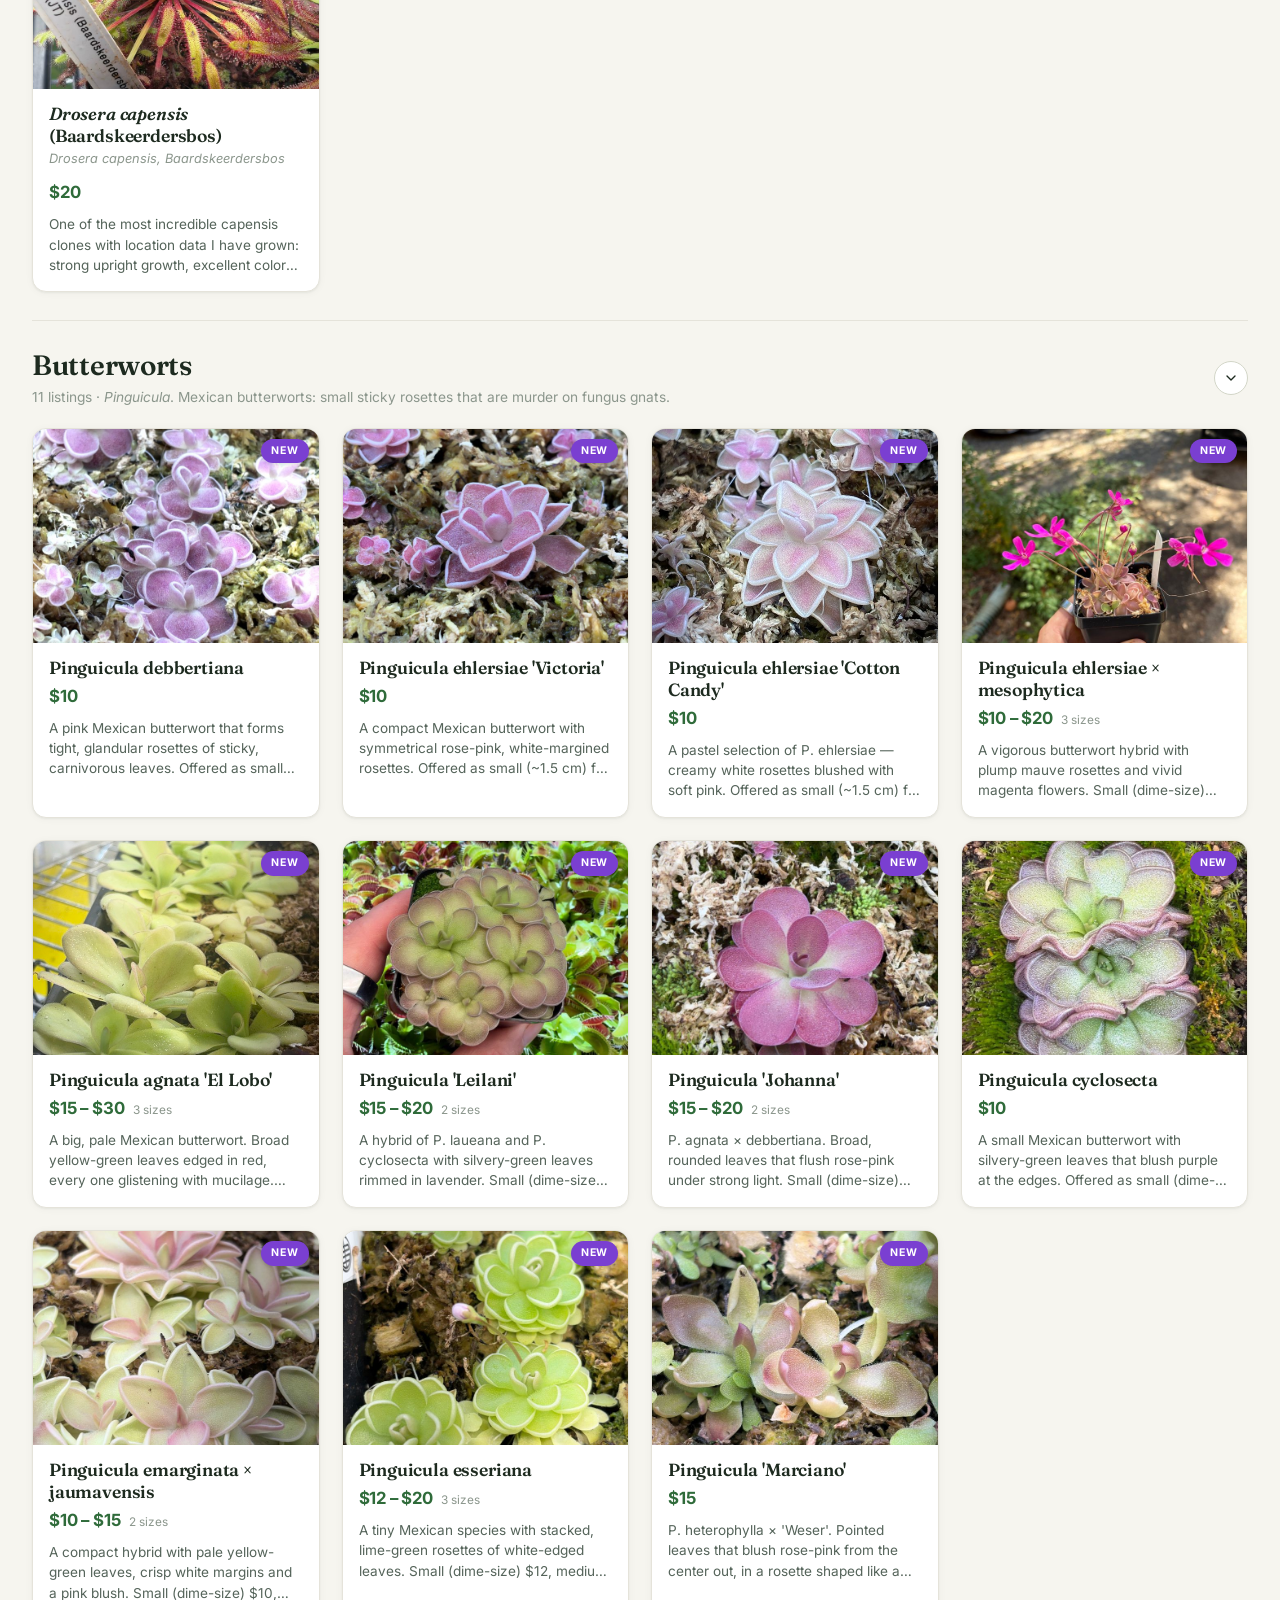
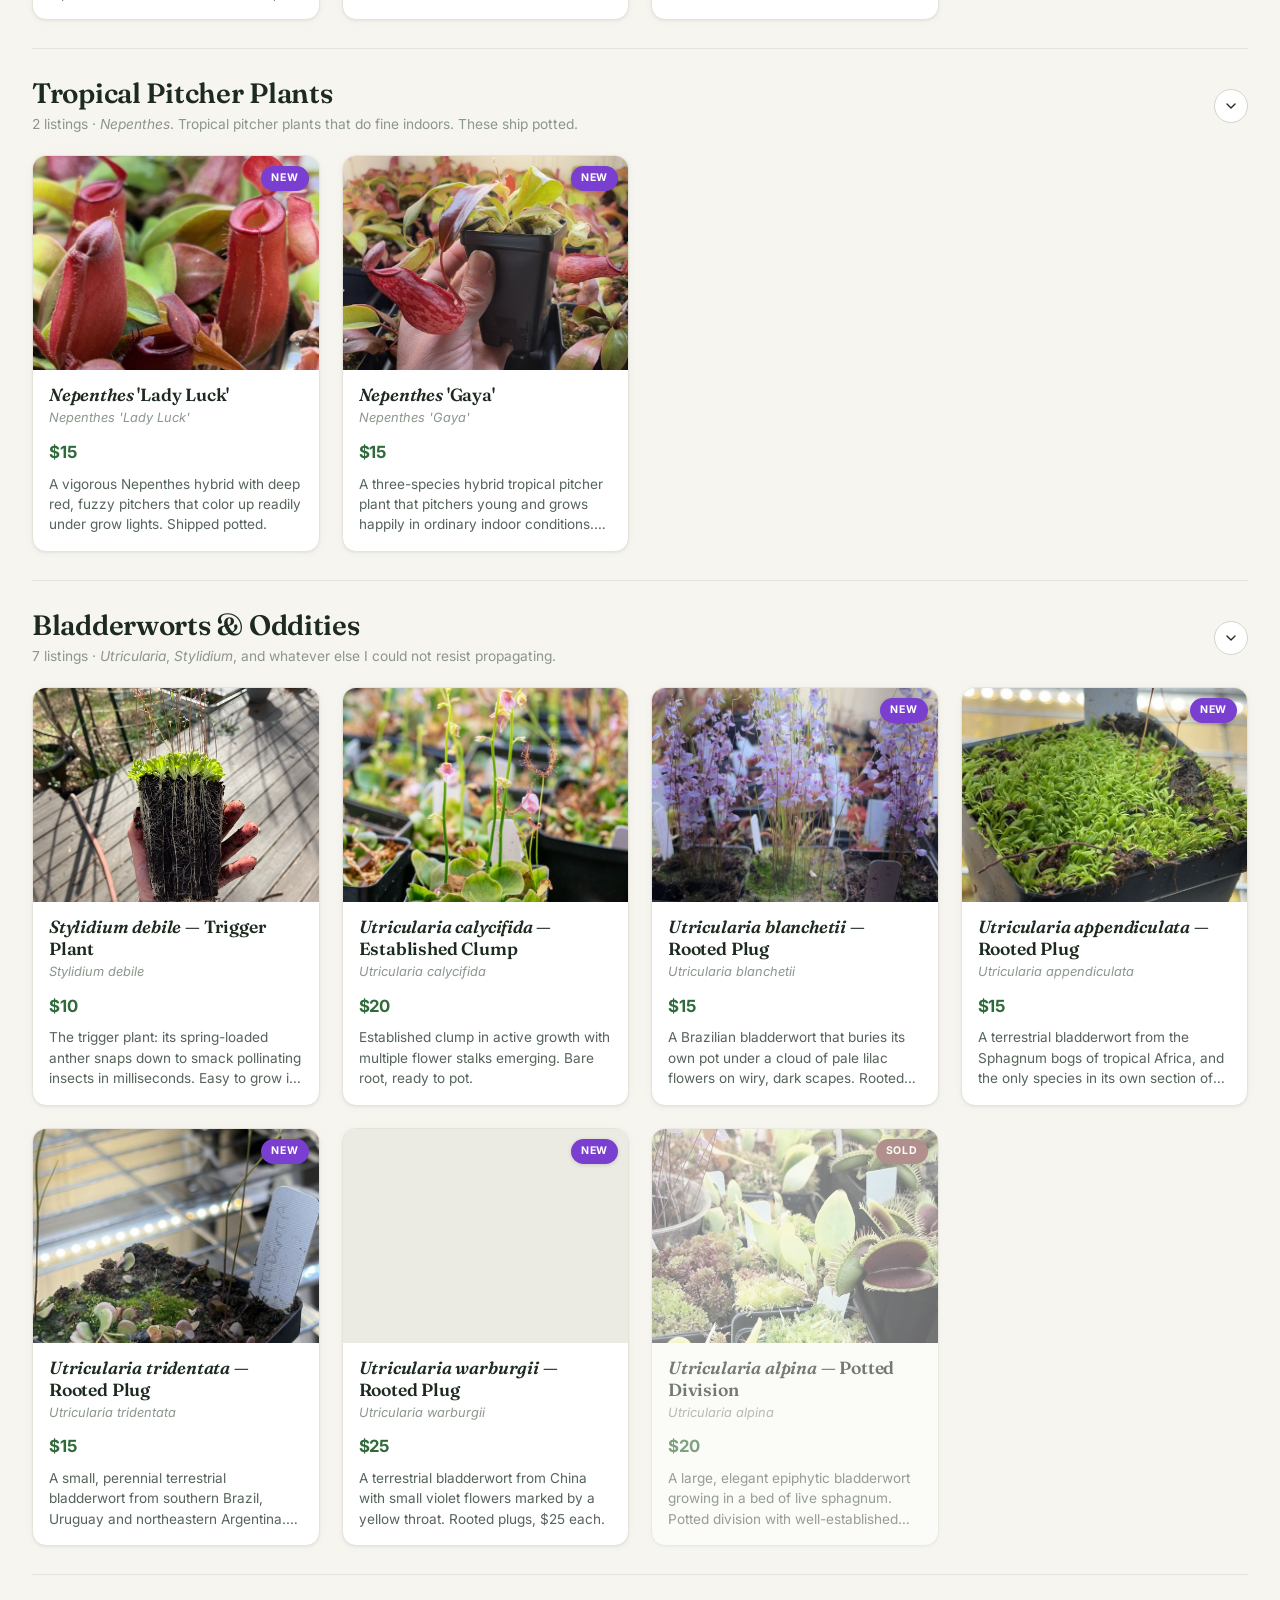
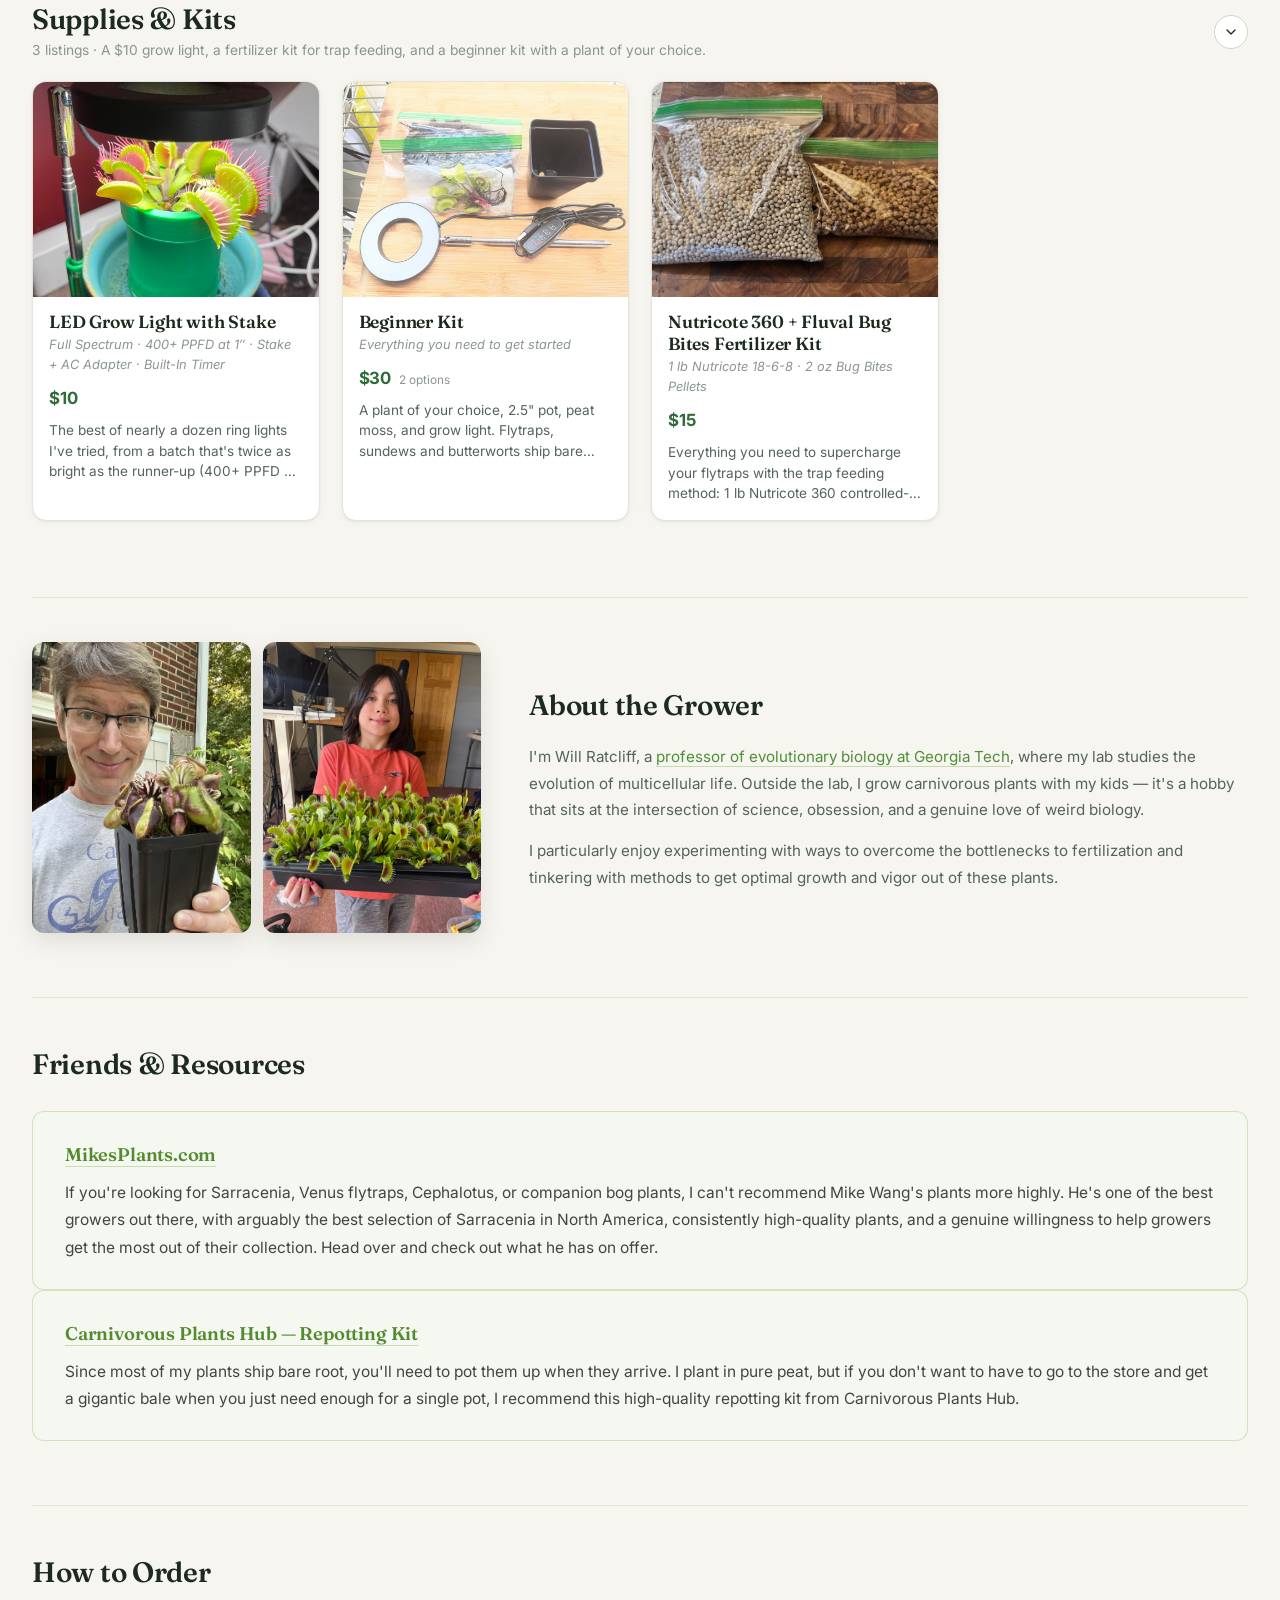
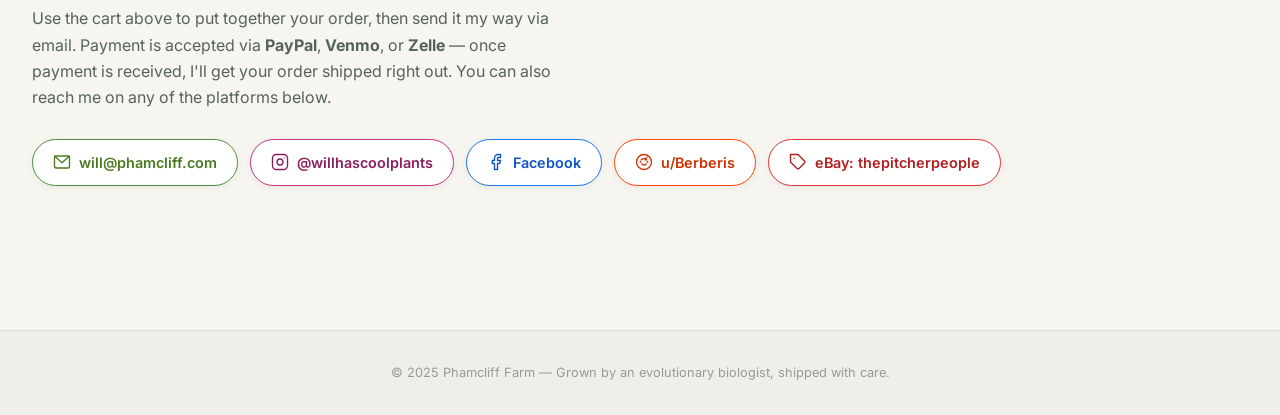
==== commit 1093cd91: "black friday" ====
--- a/index.html
+++ b/index.html
@@ -371,7 +371,7 @@
       </div>
       <p id="discount-status" class="discount-status"></p>
       <div class="cart-summary">
-        <div class="summary-row"><span>Subtotal</span><span id="sum-subtotal">$0.00</span></div>
+        <div class="summary-row"><span id="sum-subtotal-label">Subtotal</span><span id="sum-subtotal">$0.00</span></div>
         <div class="summary-row summary-discount" id="discount-row" style="display:none;">
           <span id="discount-label">Discount</span>
           <span id="sum-discount">-$0.00</span>
@@ -434,7 +434,7 @@
     </div>
   </div>
 
-  <script src="sales.js?v=4"></script>
+  <script src="sales.js?v=5"></script>
   <script src="plants.js?v=4"></script>
   <script>
     (function () {
@@ -1430,9 +1430,26 @@
         openCart();
       }
 
+      // Percent-off codes (e.g. BLACKFLYDAY, sales.js): the cut comes off each line,
+      // so the cart, the order email and the dashboard all show the price paid.
+      // Shipping, the heat pack and tax are never discounted.
+      function pctOff() {
+        return (appliedDiscount && appliedDiscount.type === 'percent') ? (appliedDiscount.percent || 0) : 0;
+      }
+      function lineTotal(item) {
+        var list = item.price * item.qty;
+        var p = pctOff();
+        return p ? Math.round(list * (100 - p)) / 100 : list;
+      }
+
       function calcTotals() {
-        var sub = 0;
-        for (var i = 0; i < cart.length; i++) sub += cart[i].price * cart[i].qty;
+        var listSub = 0, sub = 0;
+        for (var i = 0; i < cart.length; i++) {
+          listSub += cart[i].price * cart[i].qty;
+          sub     += lineTotal(cart[i]);
+        }
+        sub = Math.round(sub * 100) / 100;
+        var savings = Math.round((listSub - sub) * 100) / 100;
         var discount = 0;
         if (appliedDiscount && appliedDiscount.type === 'bogo') {
           var cheapest = Infinity;
@@ -1447,13 +1464,15 @@
             discount = cheapest;
           }
         }
-        var free     = sub >= 100;
+        // Rewards and free shipping go by the pre-discount subtotal, so applying
+        // a percent-off code never takes away a reward.
+        var free     = listSub >= 100;
         var shipping = free ? 0 : 15;
         var heat     = (!free && heatpackChk.checked) ? 5 : 0;
         var taxBase  = sub - discount + shipping + heat;
         var isGA     = addrState.value === 'GA';
         var tax      = isGA ? Math.round(taxBase * 0.08 * 100) / 100 : 0;
-        return { sub: sub, discount: discount, shipping: shipping, heat: heat, tax: tax, total: taxBase + tax, free: free };
+        return { sub: sub, listSub: listSub, savings: savings, discount: discount, shipping: shipping, heat: heat, tax: tax, total: taxBase + tax, free: free };
       }
 
       function renderCart() {
@@ -1480,7 +1499,9 @@
               (item.saleTag ? ' <span style="color:#c87a00;font-weight:700;">(' + item.saleTag + ')</span>' : '') +
               '</span>' +
               (item.minQty > 1 && !item.saleTag ? '<span style="font-size:0.75em;color:#888;"> min ' + item.minQty + '</span>' : '') +
-              '<span class="cart-item-price">$' + (item.price * item.qty).toFixed(2) + '</span>';
+              '<span class="cart-item-price">' +
+                (pctOff() ? '<s class="cart-item-was">$' + (item.price * item.qty).toFixed(2) + '</s> ' : '') +
+                '$' + lineTotal(item).toFixed(2) + '</span>';
 
             var ctrl = document.createElement('div');
             ctrl.className = 'cart-item-ctrl';
@@ -1521,6 +1542,11 @@
 
         var t = calcTotals();
         document.getElementById('sum-subtotal').textContent = '$' + t.sub.toFixed(2);
+        document.getElementById('sum-subtotal-label').textContent = pctOff() ? 'Subtotal (' + pctOff() + '% off)' : 'Subtotal';
+        if (pctOff()) {
+          document.getElementById('discount-applied-label').textContent = '\u2713 ' + appliedDiscount.label + ': ' +
+            pctOff() + '% off' + (t.savings > 0 ? ' \u00b7 you save $' + t.savings.toFixed(2) : '');
+        }
         document.getElementById('discount-row').style.display = t.discount > 0 ? 'flex' : 'none';
         document.getElementById('sum-discount').textContent = '-$' + t.discount.toFixed(2);
         document.getElementById('sum-shipping').textContent = t.free ? 'Free' : '$' + t.shipping.toFixed(2);
@@ -1538,18 +1564,19 @@
         var rewardSelect    = document.getElementById('reward-flytrap-select');
 
         var hasFrost     = frostActive && cart.length > 0;
-        var hasFlytrap   = t.sub >= 50;
-        var hasFreeShip  = t.sub >= 100;
+        var hasFlytrap   = t.listSub >= 50;
+        var hasFreeShip  = t.listSub >= 100;
 
         document.getElementById('reward-frost').style.display = hasFrost ? '' : 'none';
         rewardFlytrap.style.display   = hasFlytrap   ? '' : 'none';
         rewardShipping.style.display  = hasFreeShip  ? '' : 'none';
-        rewardsEl.style.display = (hasFrost || hasFlytrap || hasFreeShip || t.sub > 0) ? '' : 'none';
+        rewardsEl.style.display = (hasFrost || hasFlytrap || hasFreeShip || t.listSub > 0) ? '' : 'none';
 
         // Progress hints
         var hints = [];
-        if (!hasFlytrap && t.sub > 0) hints.push('$' + (50 - t.sub).toFixed(2) + ' more to pick a free small flytrap or ping');
-        else if (!hasFreeShip) hints.push('$' + (100 - t.sub).toFixed(2) + ' more for free shipping');
+        var before = pctOff() ? ' (before discount)' : '';
+        if (!hasFlytrap && t.listSub > 0) hints.push('$' + (50 - t.listSub).toFixed(2) + ' more' + before + ' to pick a free small flytrap or ping');
+        else if (!hasFreeShip) hints.push('$' + (100 - t.listSub).toFixed(2) + ' more' + before + ' for free shipping');
         rewardProgress.textContent = hints.length ? '→ Add ' + hints[0] : '';
 
         // Populate flytrap dropdown (only available plants with a small price, minus noReward ones)
@@ -1600,7 +1627,15 @@
           for (var i = 0; i < codes.length; i++) {
             if (codes[i].hash === hash) { match = codes[i]; break; }
           }
-          if (match) {
+          var when = match && window.SaleHelpers && window.SaleHelpers.codeWindow
+            ? window.SaleHelpers.codeWindow(match) : 'ok';
+          if (match && when !== 'ok') {
+            status.textContent = when === 'early'
+              ? 'Too early! ' + match.label + ' starts ' + new Date(match.starts).toLocaleString('en-US',
+                  { timeZone: 'America/New_York', weekday: 'long', month: 'long', day: 'numeric' }) + '.'
+              : 'Sorry, ' + match.label + ' has expired.';
+            status.className = 'discount-status error';
+          } else if (match) {
             appliedDiscount = match;
             document.getElementById('discount-code-row').style.display = 'none';
             document.getElementById('discount-applied-row').style.display = 'flex';
@@ -1651,14 +1686,15 @@
           if (!frostChoice) { alert('Please pick your free plant (U. calycifida or S. debile) in the Order Rewards section, or choose "No thanks".'); frostSelect.focus(); return; }
         }
         var rewardFlytrapChoice = '';
-        if (t.sub >= 50) {
+        if (t.listSub >= 50) {
           rewardFlytrapChoice = document.getElementById('reward-flytrap-select').value;
           if (!rewardFlytrapChoice) { alert('Please pick your free small flytrap or ping from the rewards section.'); return; }
         }
         var lines = cart.map(function (item) {
           return '\u2022 ' + item.name + (item.size ? ' (' + item.size + ')' : '') +
-            ' \xd7' + item.qty + '  \u2014  $' + (item.price * item.qty).toFixed(2) +
-            (item.saleTag ? ' (' + item.saleTag + ')' : '');
+            ' \xd7' + item.qty + '  \u2014  $' + lineTotal(item).toFixed(2) +
+            (item.saleTag ? ' (' + item.saleTag + ')' : '') +
+            (pctOff() ? ' (' + pctOff() + '% off)' : '');
         }).join('\n');
 
         // Collect any active sales actually used by this order, for an email summary.
@@ -1678,8 +1714,9 @@
           '\n\n──────────────────' +
           '\nSubtotal:            $' + t.sub.toFixed(2);
         if (t.discount > 0) body += '\nDiscount:            -$' + t.discount.toFixed(2) + ' (' + appliedDiscount.label + ')';
-        body += '\nShipping & Handling: ' + (t.free ? 'Free (order \u2265$100)' : '$' + t.shipping.toFixed(2));
-        if (heatpackChk.checked) body += '\nHeat Pack:           ' + (t.free ? 'Free (order \u2265$100)' : '$5.00');
+        var freeNote = 'Free (order \u2265$100' + (pctOff() ? ' before discount' : '') + ')';
+        body += '\nShipping & Handling: ' + (t.free ? freeNote : '$' + t.shipping.toFixed(2));
+        if (heatpackChk.checked) body += '\nHeat Pack:           ' + (t.free ? freeNote : '$5.00');
         if (addrState.value === 'GA') body += '\nGA Tax (8%):         $' + t.tax.toFixed(2);
         body += '\nTotal:               $' + t.total.toFixed(2);
         body += '\n\n──────────────────\nCustomer Email: ' + cartEmail.value.trim();
@@ -1691,11 +1728,15 @@
         if (appliedDiscount && t.discount > 0) {
           saleSummary += '\n• Discount code: ' + appliedDiscount.label + ' (-$' + t.discount.toFixed(2) + ')';
         }
+        if (pctOff() && t.savings > 0) {
+          saleSummary += '\n\u2022 Discount code: ' + appliedDiscount.label + ' (' + pctOff() +
+            '% off plants & supplies, saved $' + t.savings.toFixed(2) + ')';
+        }
         if (saleSummary) body += '\n\n──────────────────\nSale Applied:' + saleSummary;
         var rewardLines = [];
         if (frostActive && frostChoice !== 'No thanks') rewardLines.push('• Free plant: ' + frostChoice);
-        if (t.sub >= 50)  rewardLines.push('• Free small flytrap/ping: ' + rewardFlytrapChoice);
-        if (t.sub >= 100) rewardLines.push('• Free shipping');
+        if (t.listSub >= 50) rewardLines.push('• Free small flytrap/ping: ' + rewardFlytrapChoice);
+        if (t.free)          rewardLines.push('• Free shipping');
         if (rewardLines.length) body += '\n\n──────────────────\nOrder Rewards:\n' + rewardLines.join('\n');
         var comments = cartComments.value.trim();
         if (comments) body += '\n\n──────────────────\nNotes:\n' + comments;
--- a/style.css
+++ b/style.css
@@ -2420,3 +2420,15 @@
   .ceph-size, .ceph-clone, .ceph-cta, .ceph-add, .ceph-shot img, .ceph-stage-frame img { transition: none; }
   .ceph-size:hover, .ceph-clone:hover, .ceph-cta:hover, .ceph-add:hover { transform: none; }
 }
+
+/* Discount-code chip in the sale banner, fine print, and struck list price in the cart */
+.sale-code {
+  display: inline-block;
+  padding: 1px 8px;
+  border: 1.5px dashed currentColor;
+  border-radius: 4px;
+  letter-spacing: 1px;
+  background: rgba(255, 255, 255, 0.35);
+}
+.sale-banner-fine { font-weight: 500; font-size: 0.82em; opacity: 0.8; }
+.cart-item-was { color: #999; font-weight: 400; margin-right: 2px; }
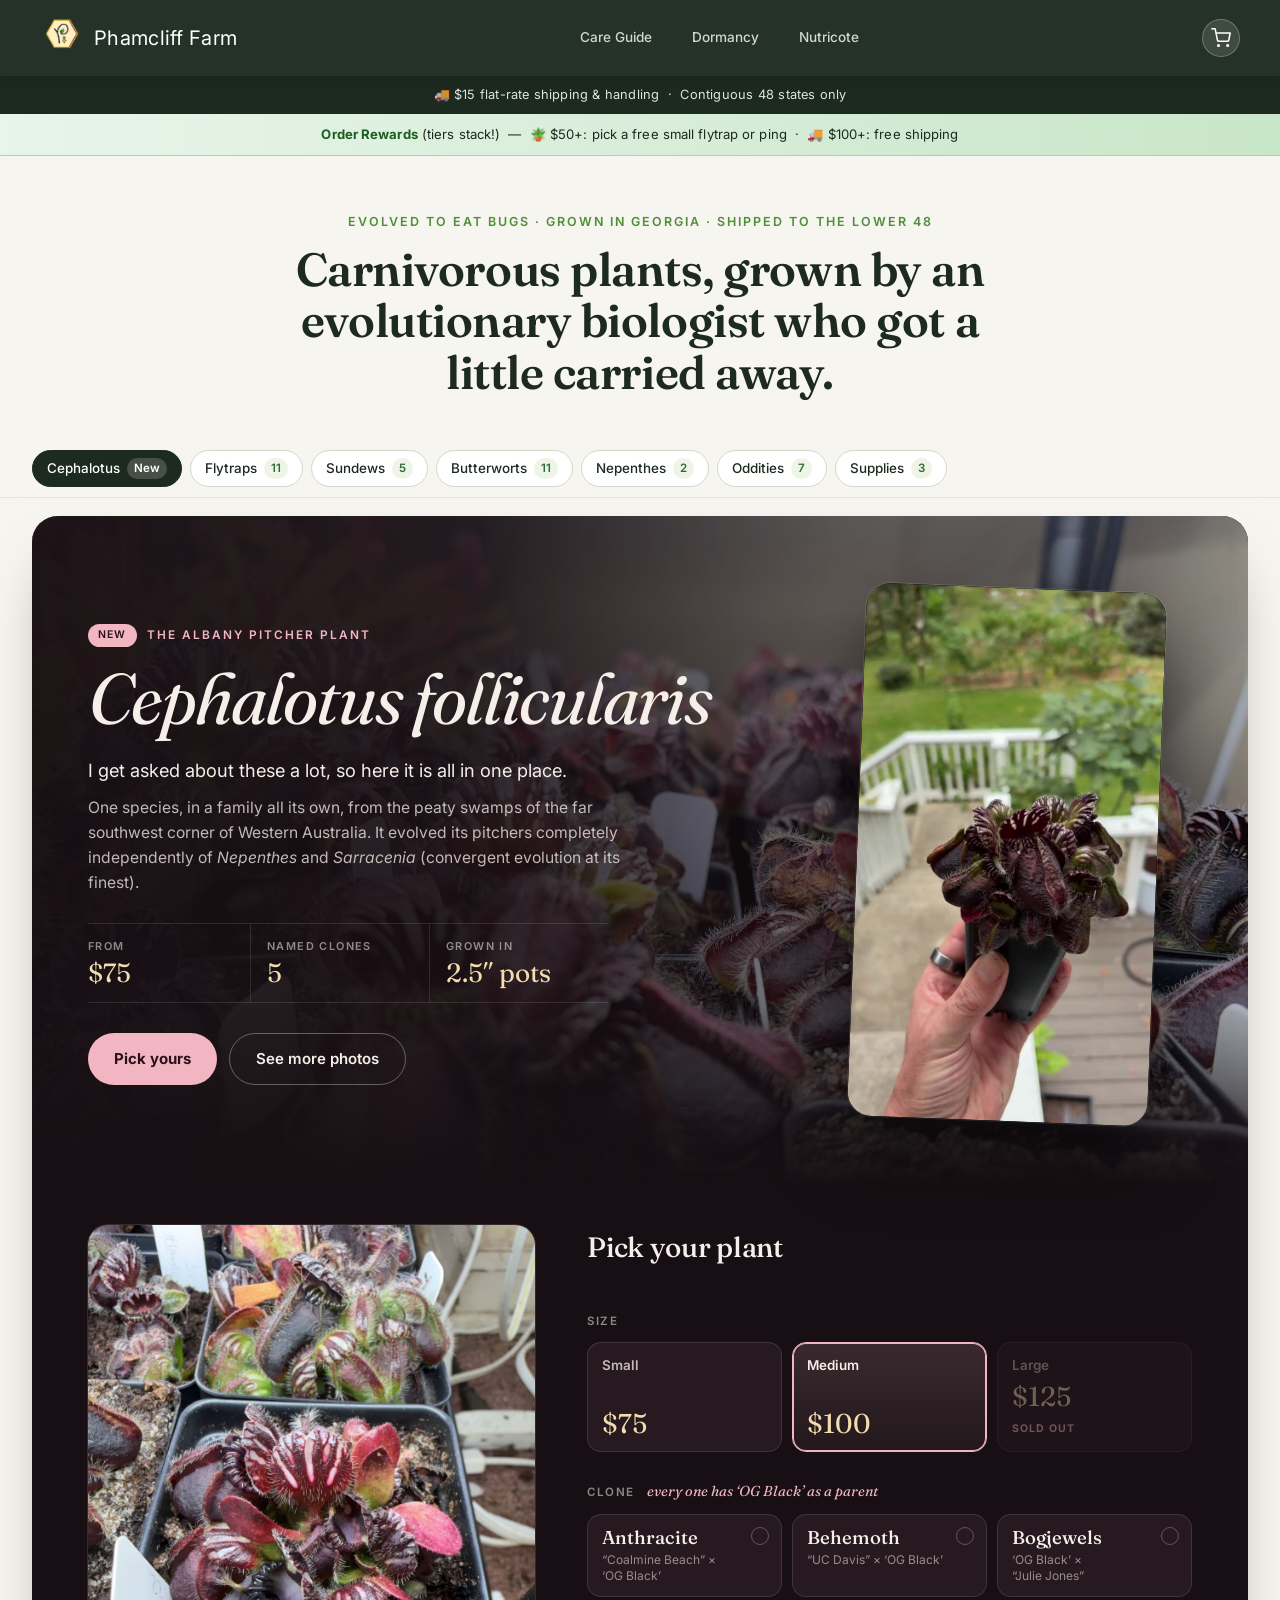
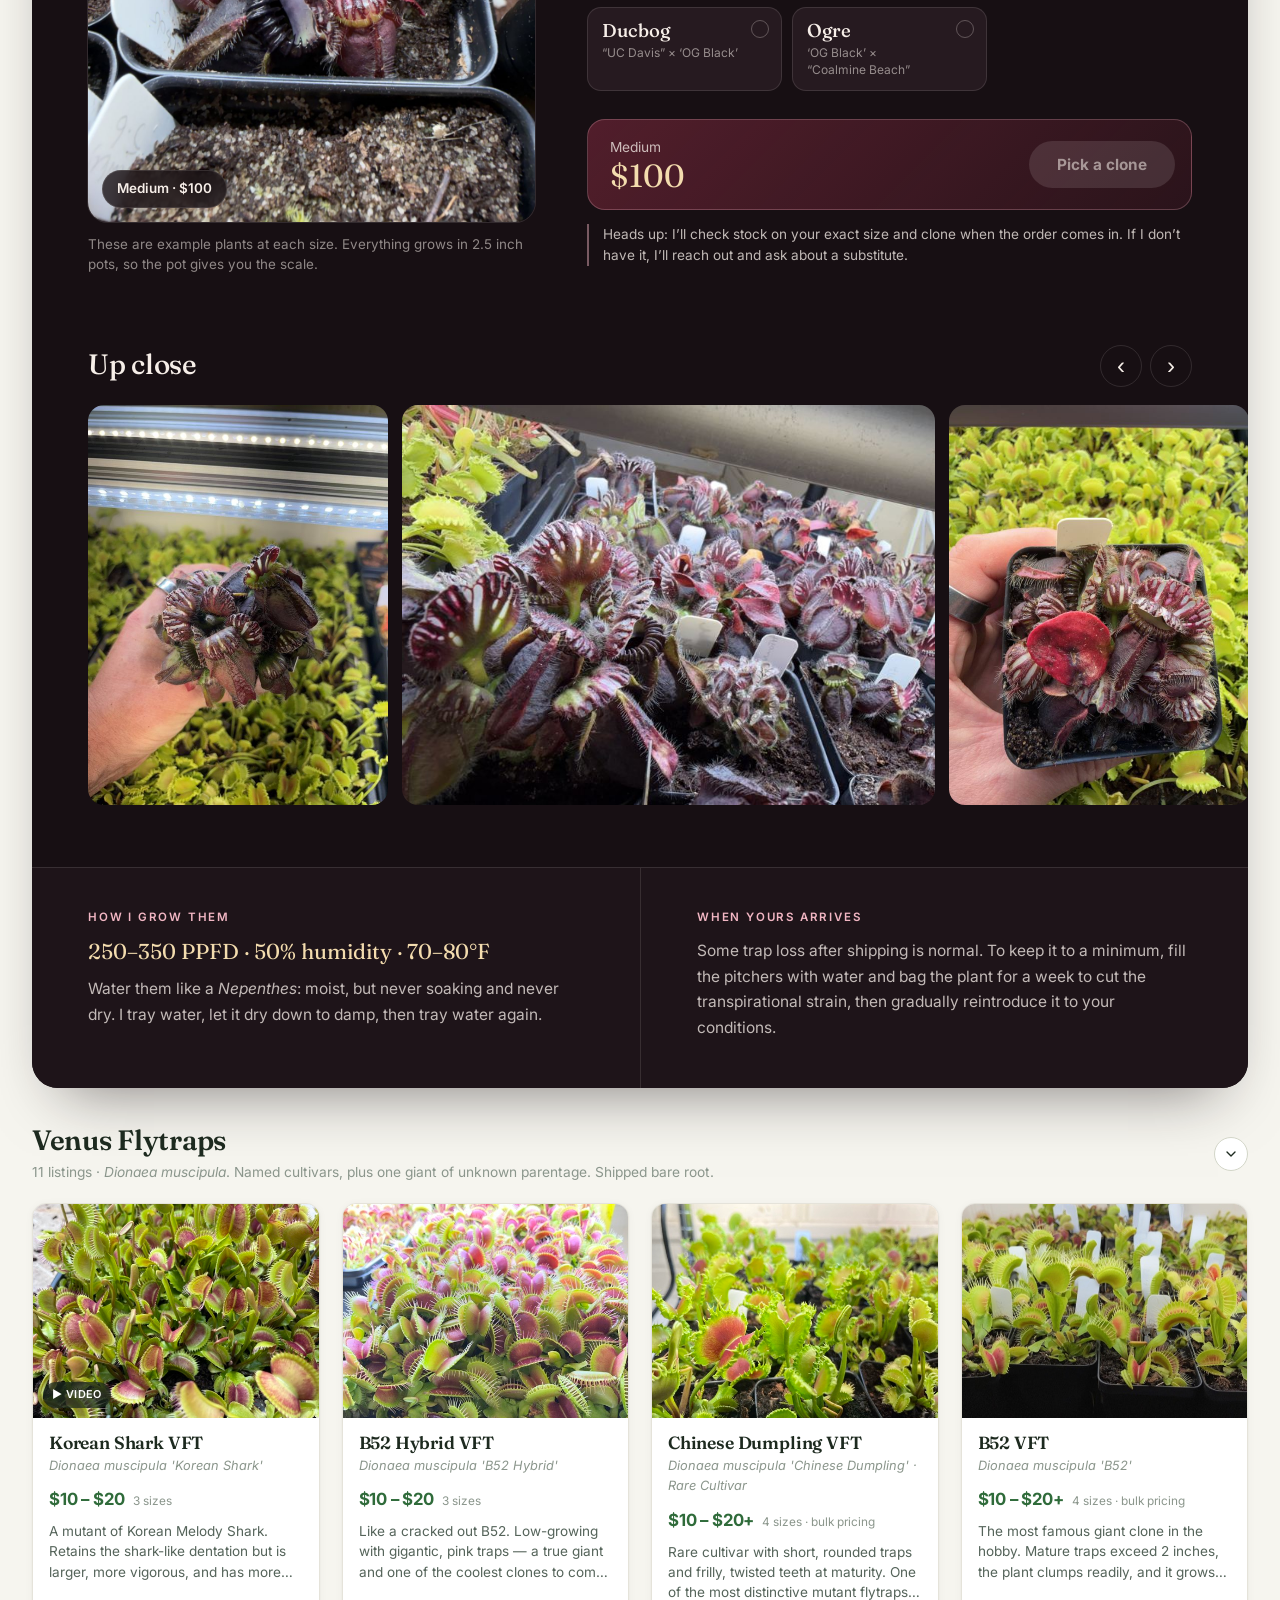
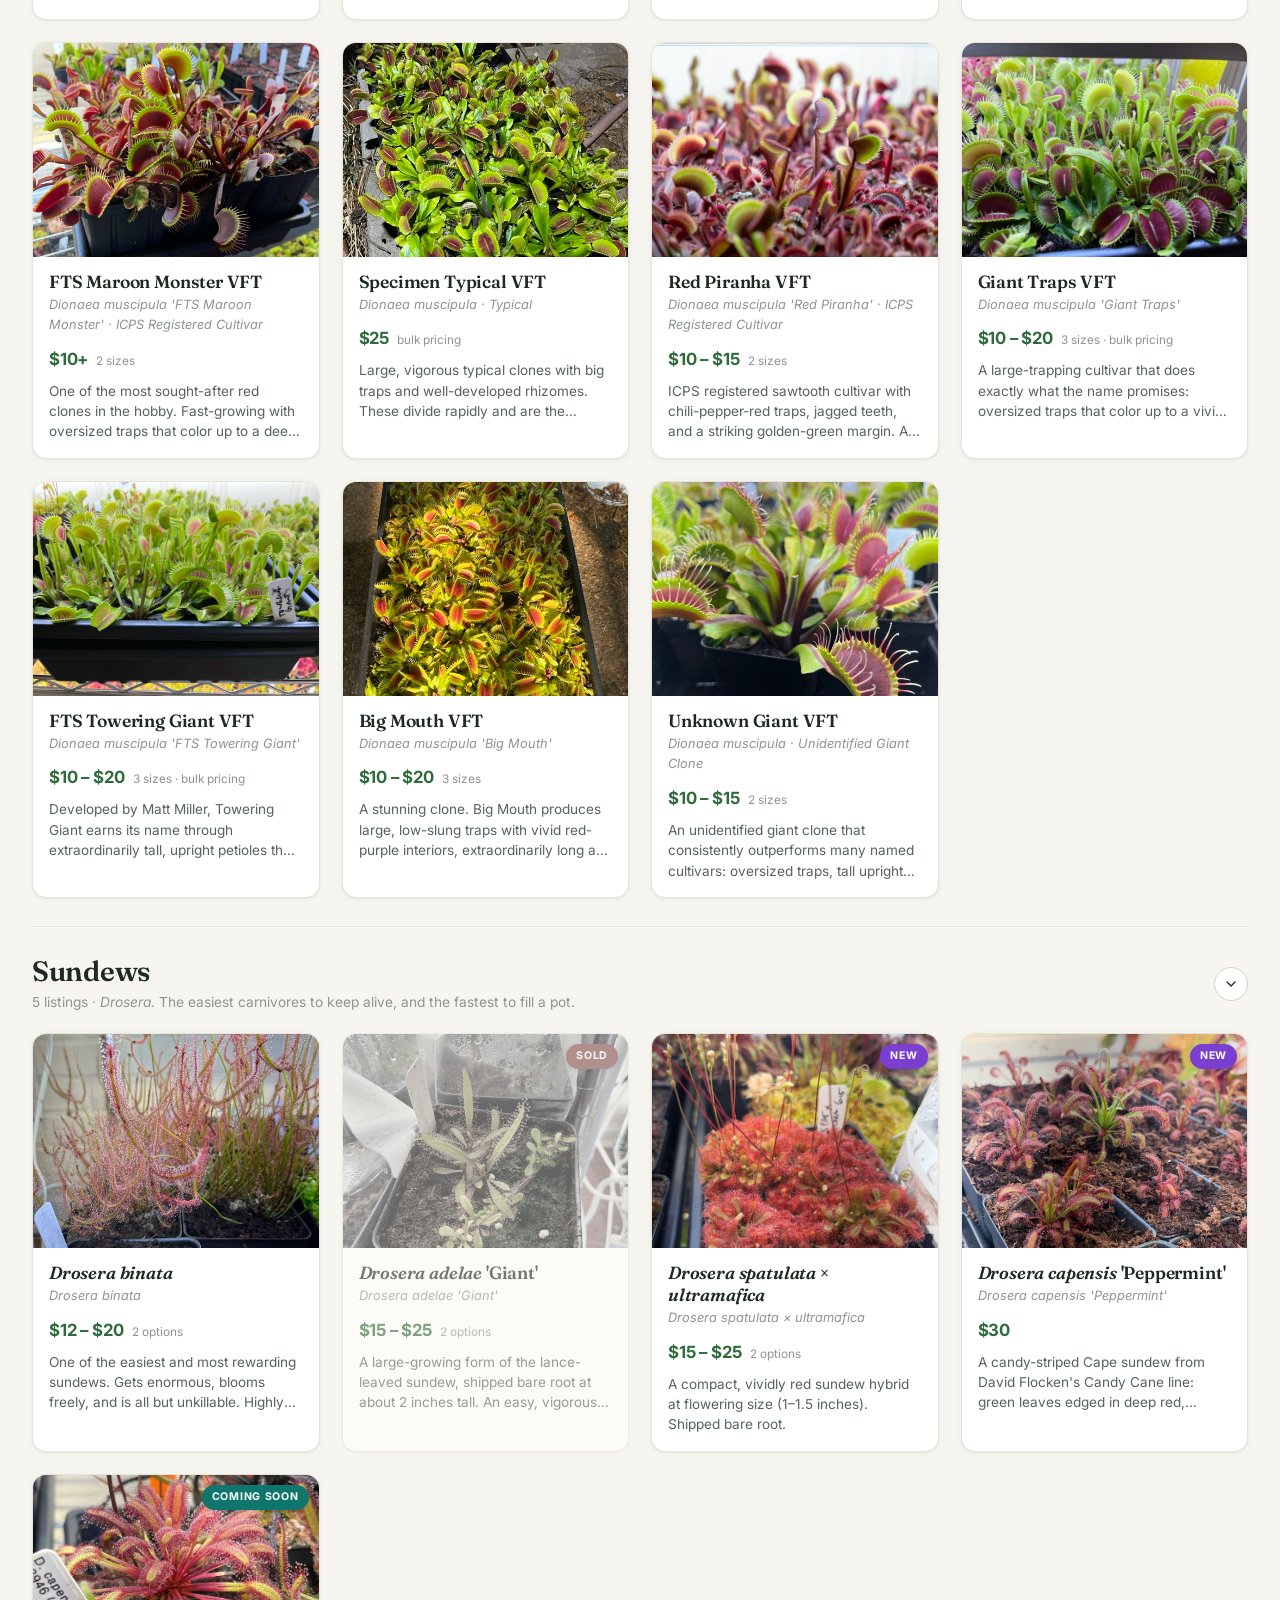
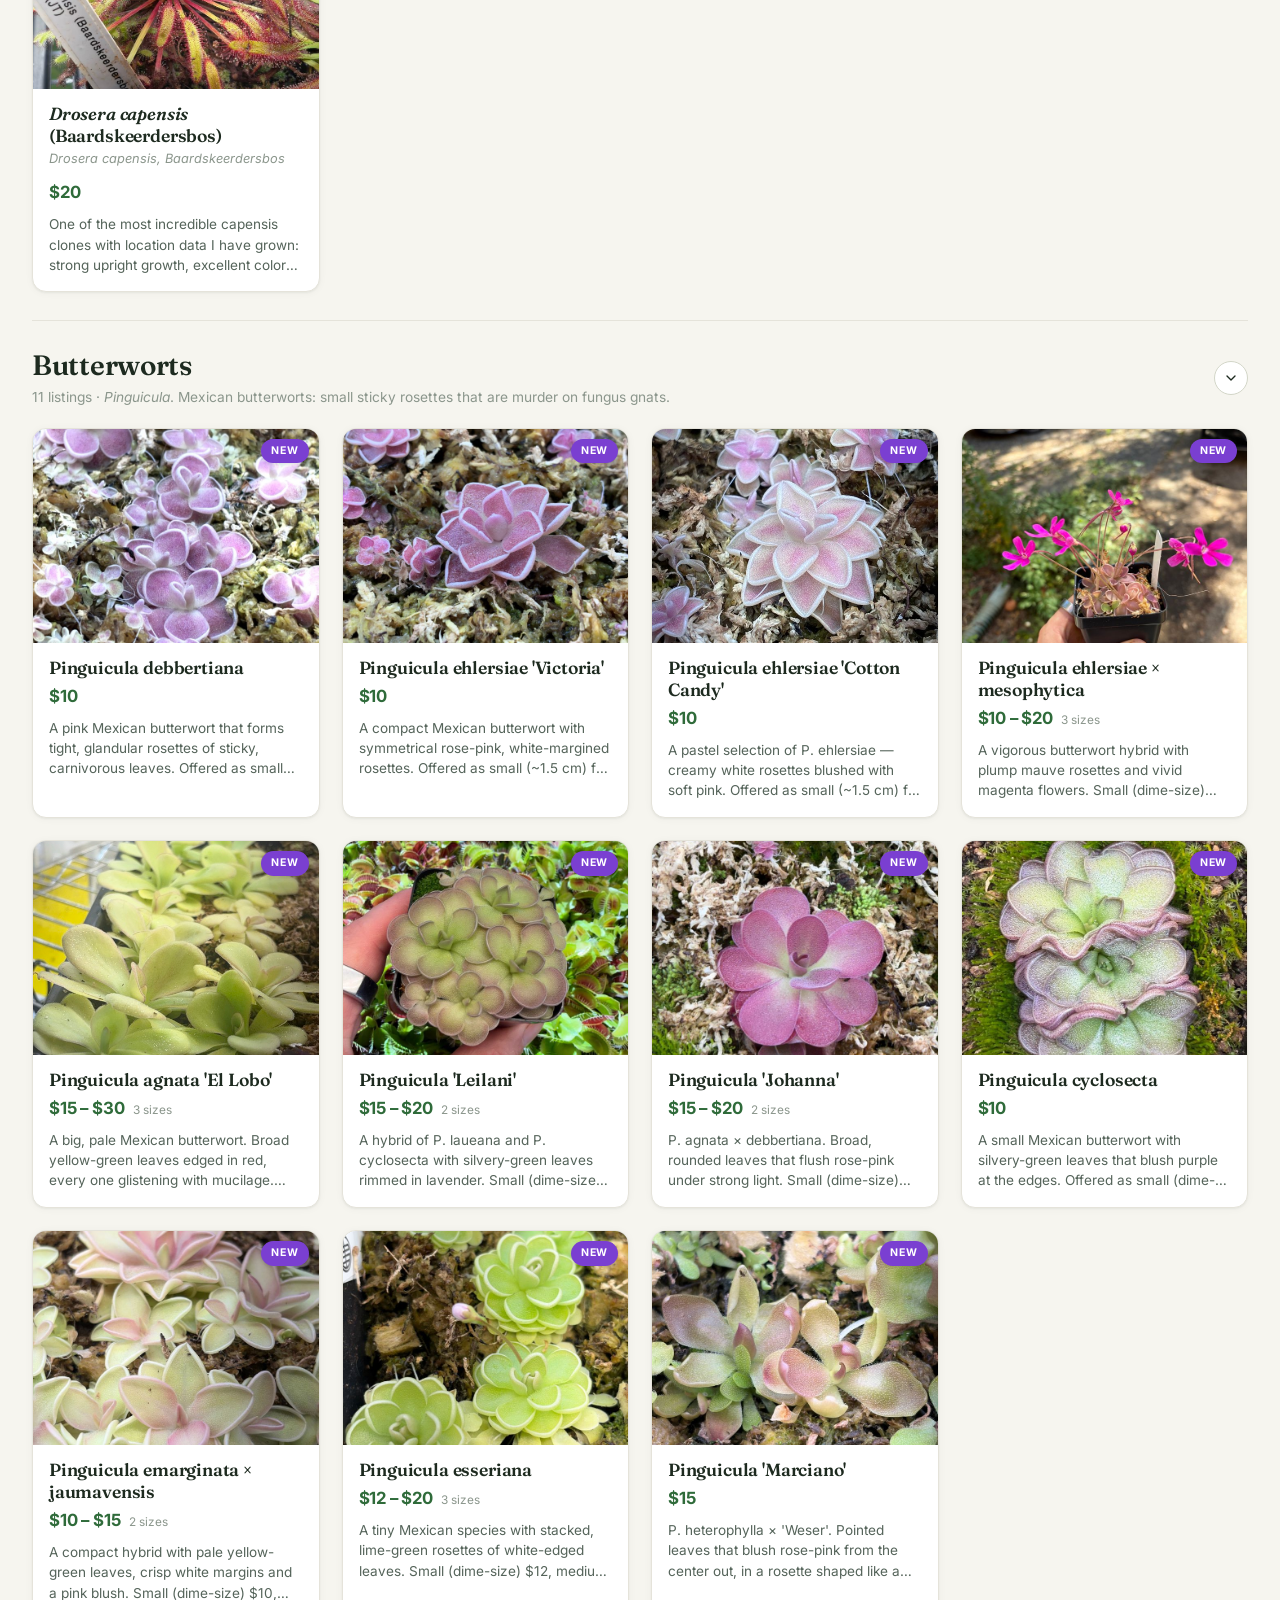
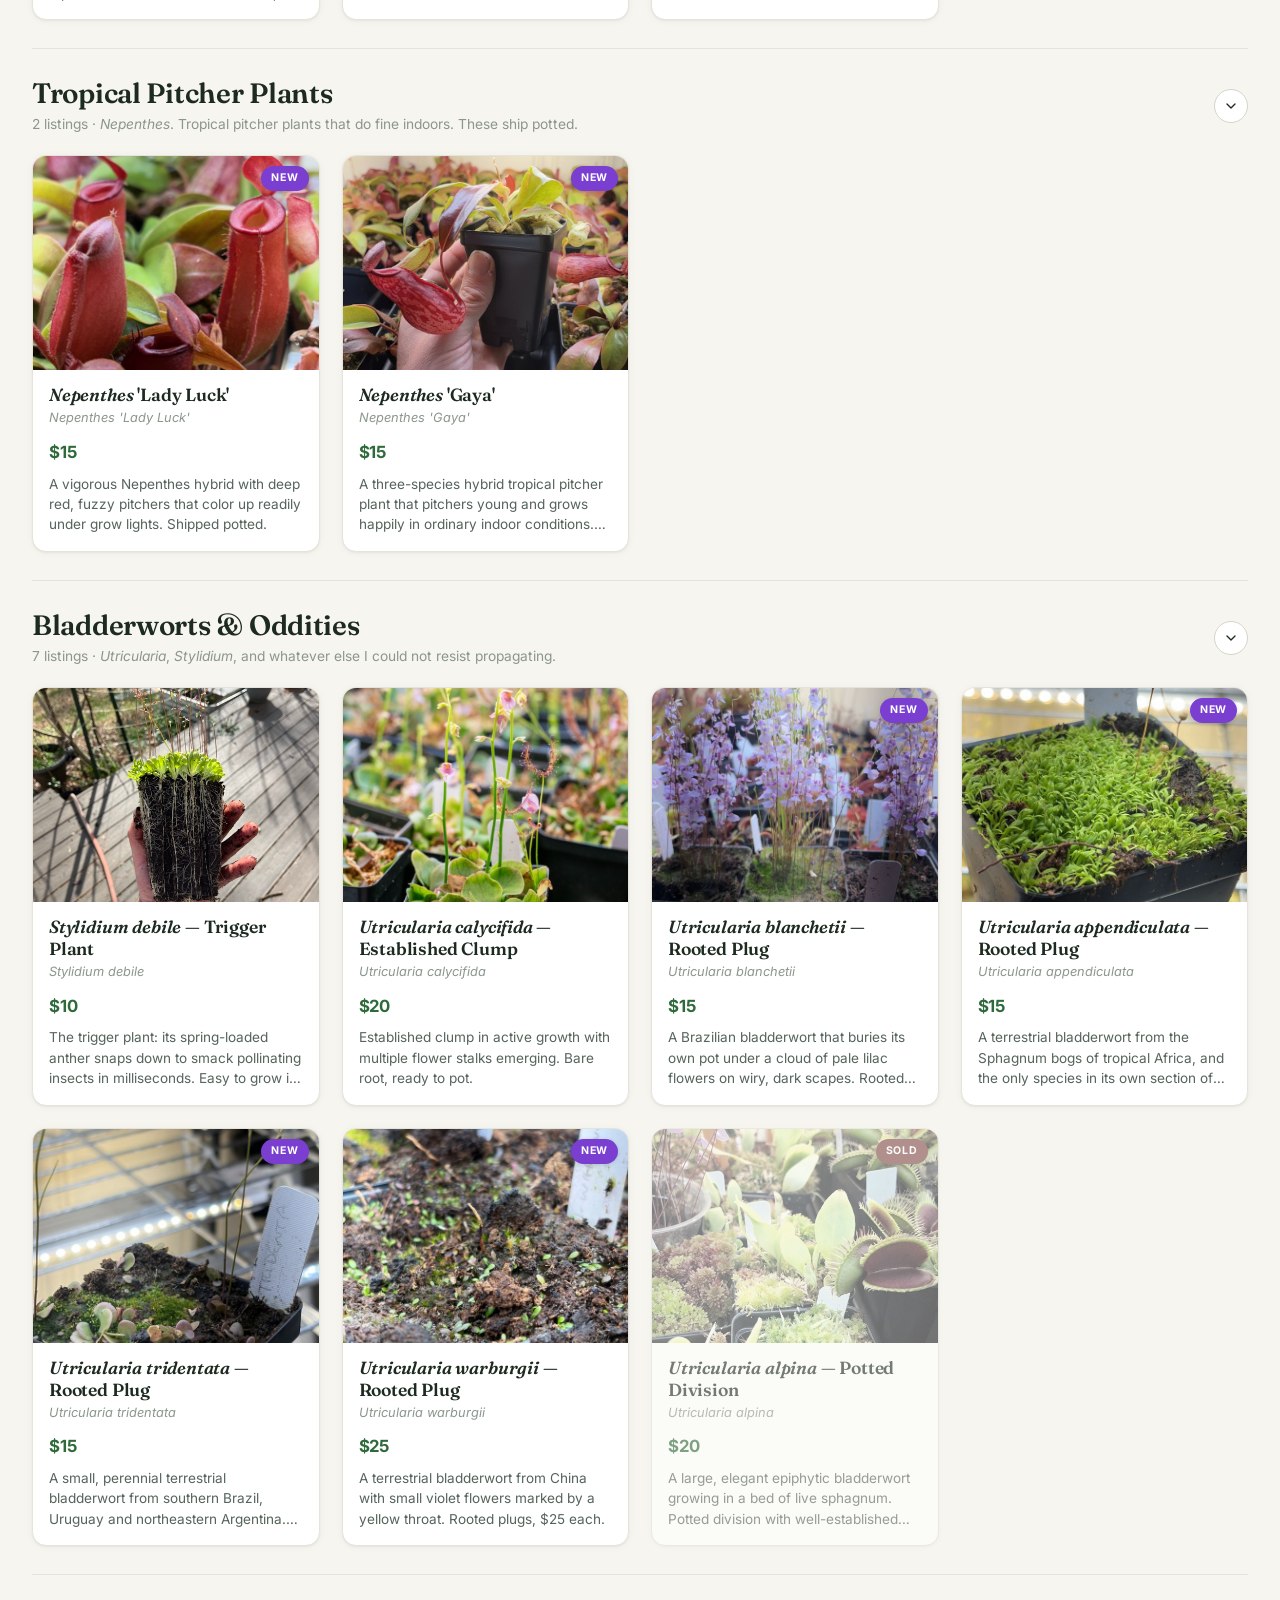
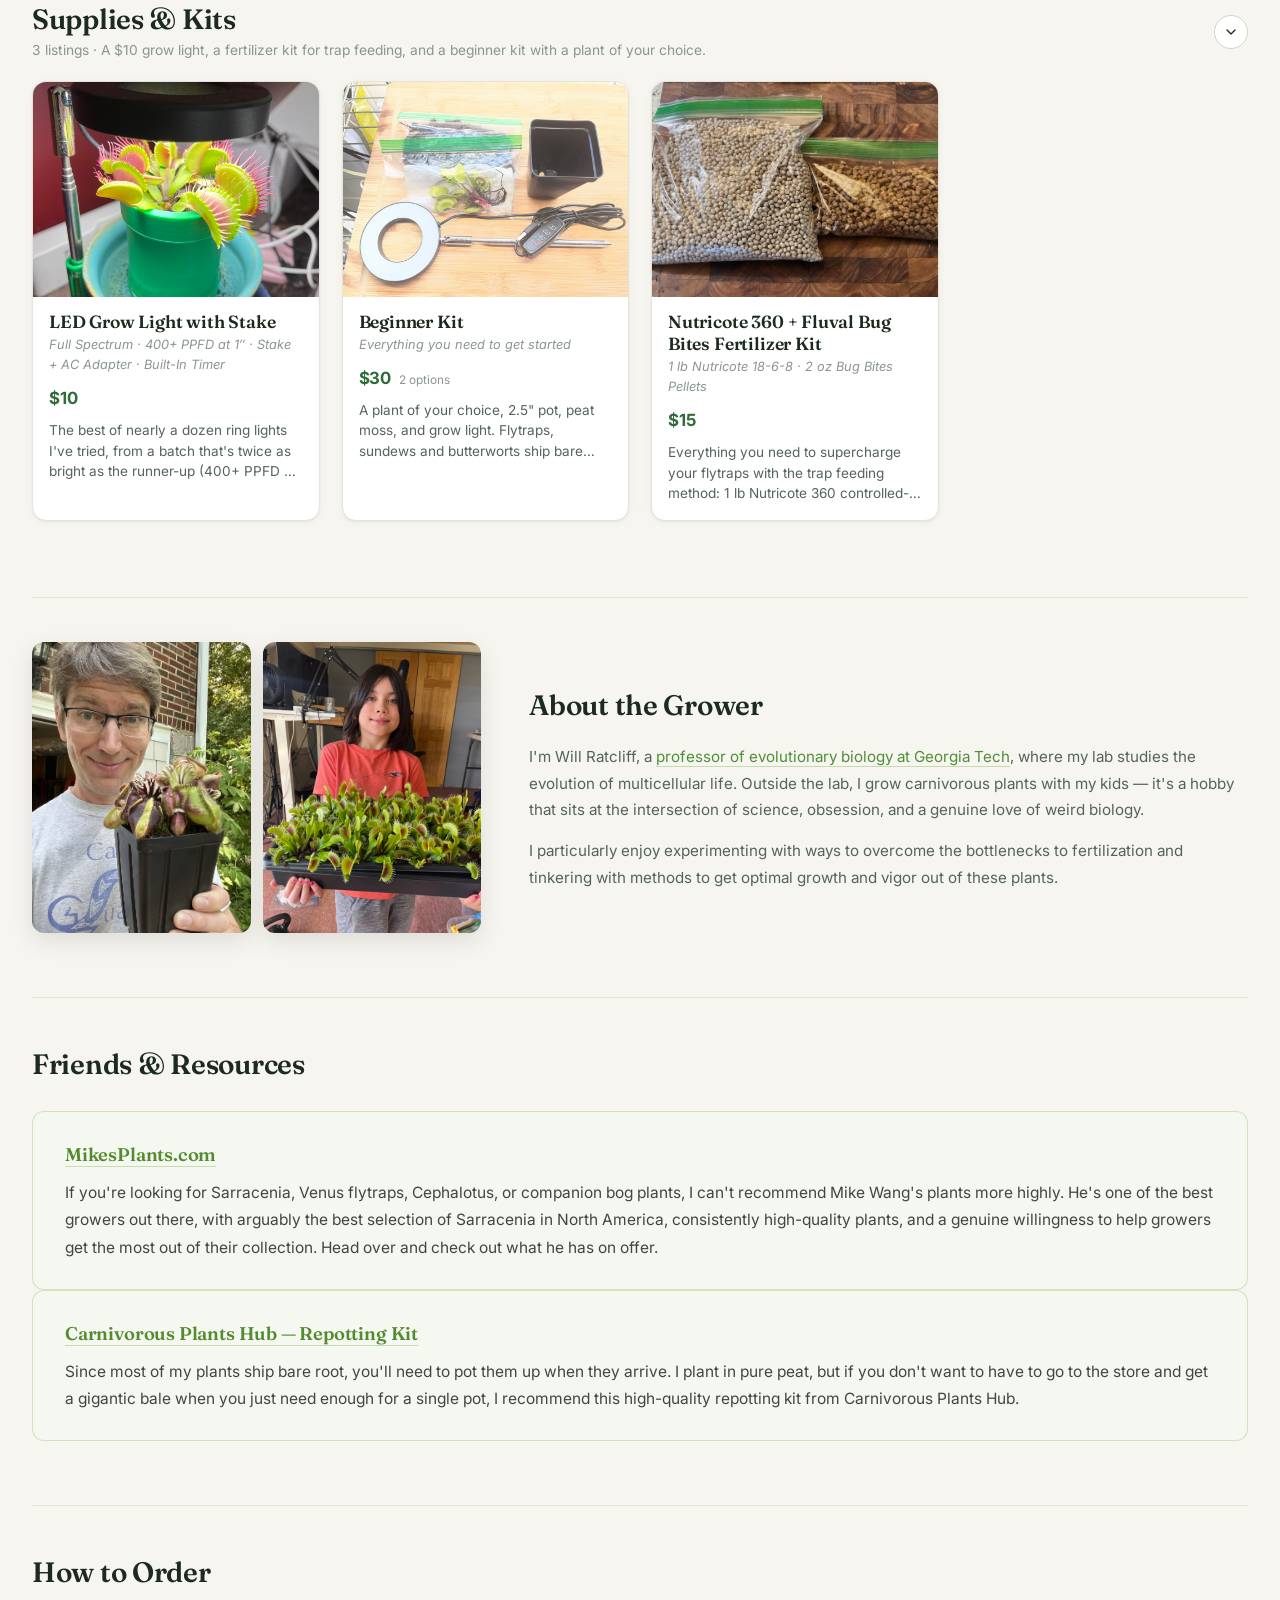
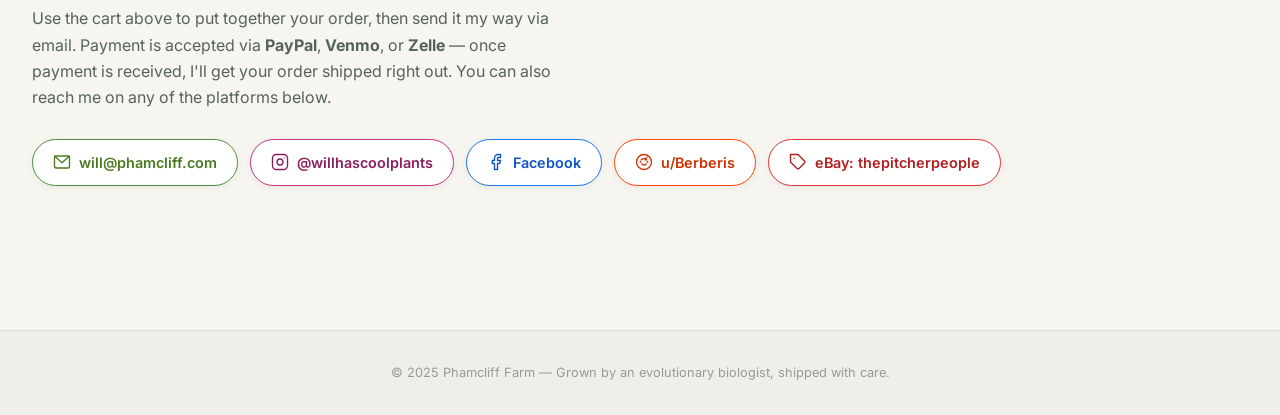
==== commit 984aba88: "Note non-dormant shipping default in cart and order-received screen" ====
--- a/index.html
+++ b/index.html
@@ -9,7 +9,7 @@
   <link rel="preconnect" href="https://fonts.googleapis.com" />
   <link rel="preconnect" href="https://fonts.gstatic.com" crossorigin />
   <link href="https://fonts.googleapis.com/css2?family=Fraunces:ital,opsz,wght@0,9..144,500;0,9..144,600;1,9..144,400;1,9..144,500&family=Inter:wght@400;500;600;700&display=swap" rel="stylesheet" />
-  <link rel="stylesheet" href="style.css?v=20261024" />
+  <link rel="stylesheet" href="style.css?v=20261117" />
 </head>
 <body>
 
@@ -429,13 +429,14 @@
       <div id="payment-instructions" class="payment-instructions" style="display:none;"></div>
 
       <label class="cart-field-label" for="cart-comments">Comments / Special Requests</label>
-      <textarea id="cart-comments" class="cart-comments" placeholder="Optional — heat pack questions, special requests, etc."></textarea>
+      <p class="cart-field-hint">By default we ship non-dormant plants. If you&rsquo;d prefer dormant plants (e.g., flytraps), please note it here.</p>
+      <textarea id="cart-comments" class="cart-comments" placeholder="Optional — dormant plants, heat pack questions, special requests, etc."></textarea>
       <button id="cart-email-btn" class="cart-email-btn">Send Order</button>
     </div>
   </div>
 
   <script src="sales.js?v=5"></script>
-  <script src="plants.js?v=4"></script>
+  <script src="plants.js?v=5"></script>
   <script>
     (function () {
 
@@ -1809,6 +1810,9 @@
               '<p style="font-size:0.85rem;color:#555;line-height:1.6;margin-bottom:10px;">' +
                 'Your confirmation was sent to:<br><strong>' + submittedEmail + '</strong>' +
               '</p>' +
+              '<p style="font-size:0.85rem;color:#555;line-height:1.6;margin-bottom:10px;">' +
+                'By default we ship non-dormant plants. If you’d prefer dormant plants (e.g., flytraps) and didn’t mention it in your order notes, just reply to your confirmation email.' +
+              '</p>' +
               '<p style="font-size:0.82rem;color:#888;line-height:1.6;">' +
                 'If you don’t see it, check your spam folder and verify the email address above is correct. ' +
                 'If it’s still not there, reach out to us at <a href="mailto:will@phamcliff.com" style="color:#7cb342;">will@phamcliff.com</a>.' +
--- a/style.css
+++ b/style.css
@@ -1255,6 +1255,14 @@
   transition: border-color 0.15s;
 }
 .cart-comments:focus { border-color: var(--accent); }
+
+.cart-field-hint {
+  font-size: 0.8rem;
+  font-family: var(--font-sans);
+  color: #666;
+  line-height: 1.5;
+  margin: 0 0 6px;
+}
 
 .cart-addr-field {
   width: 100%;
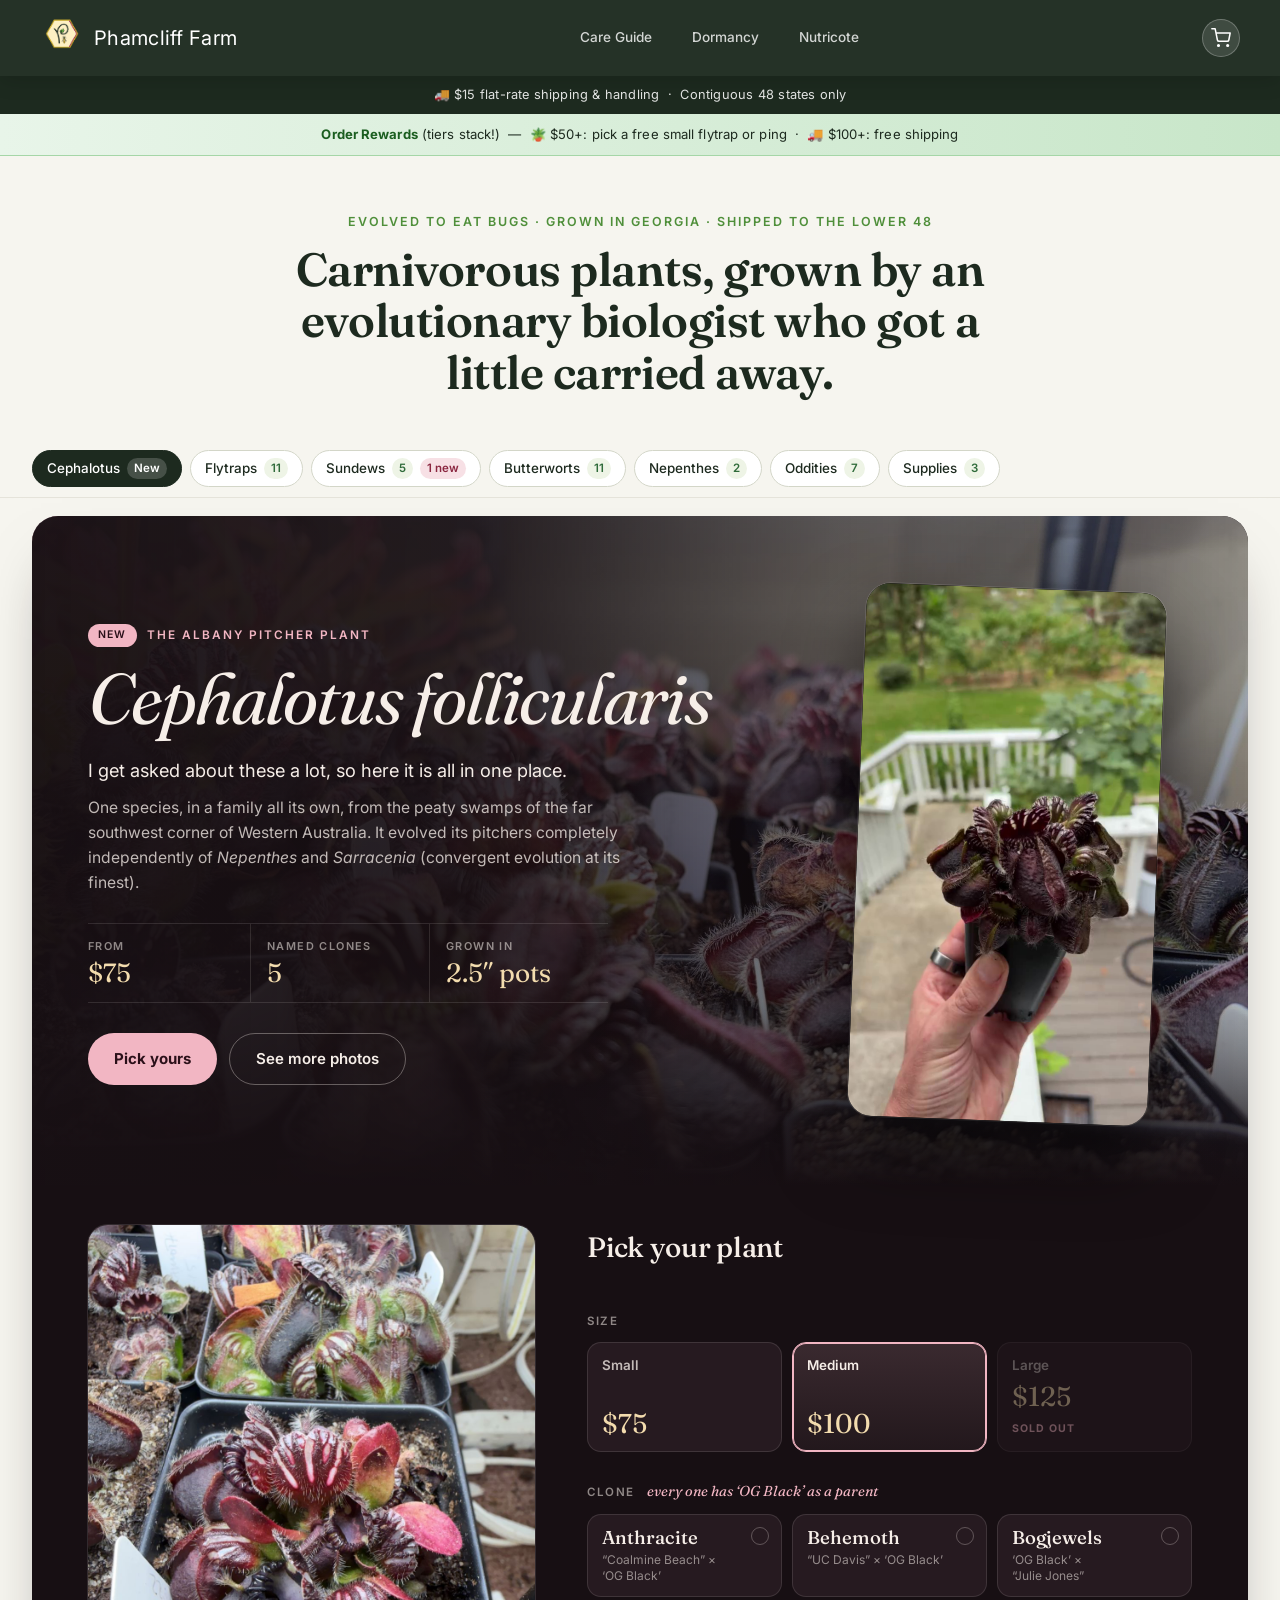
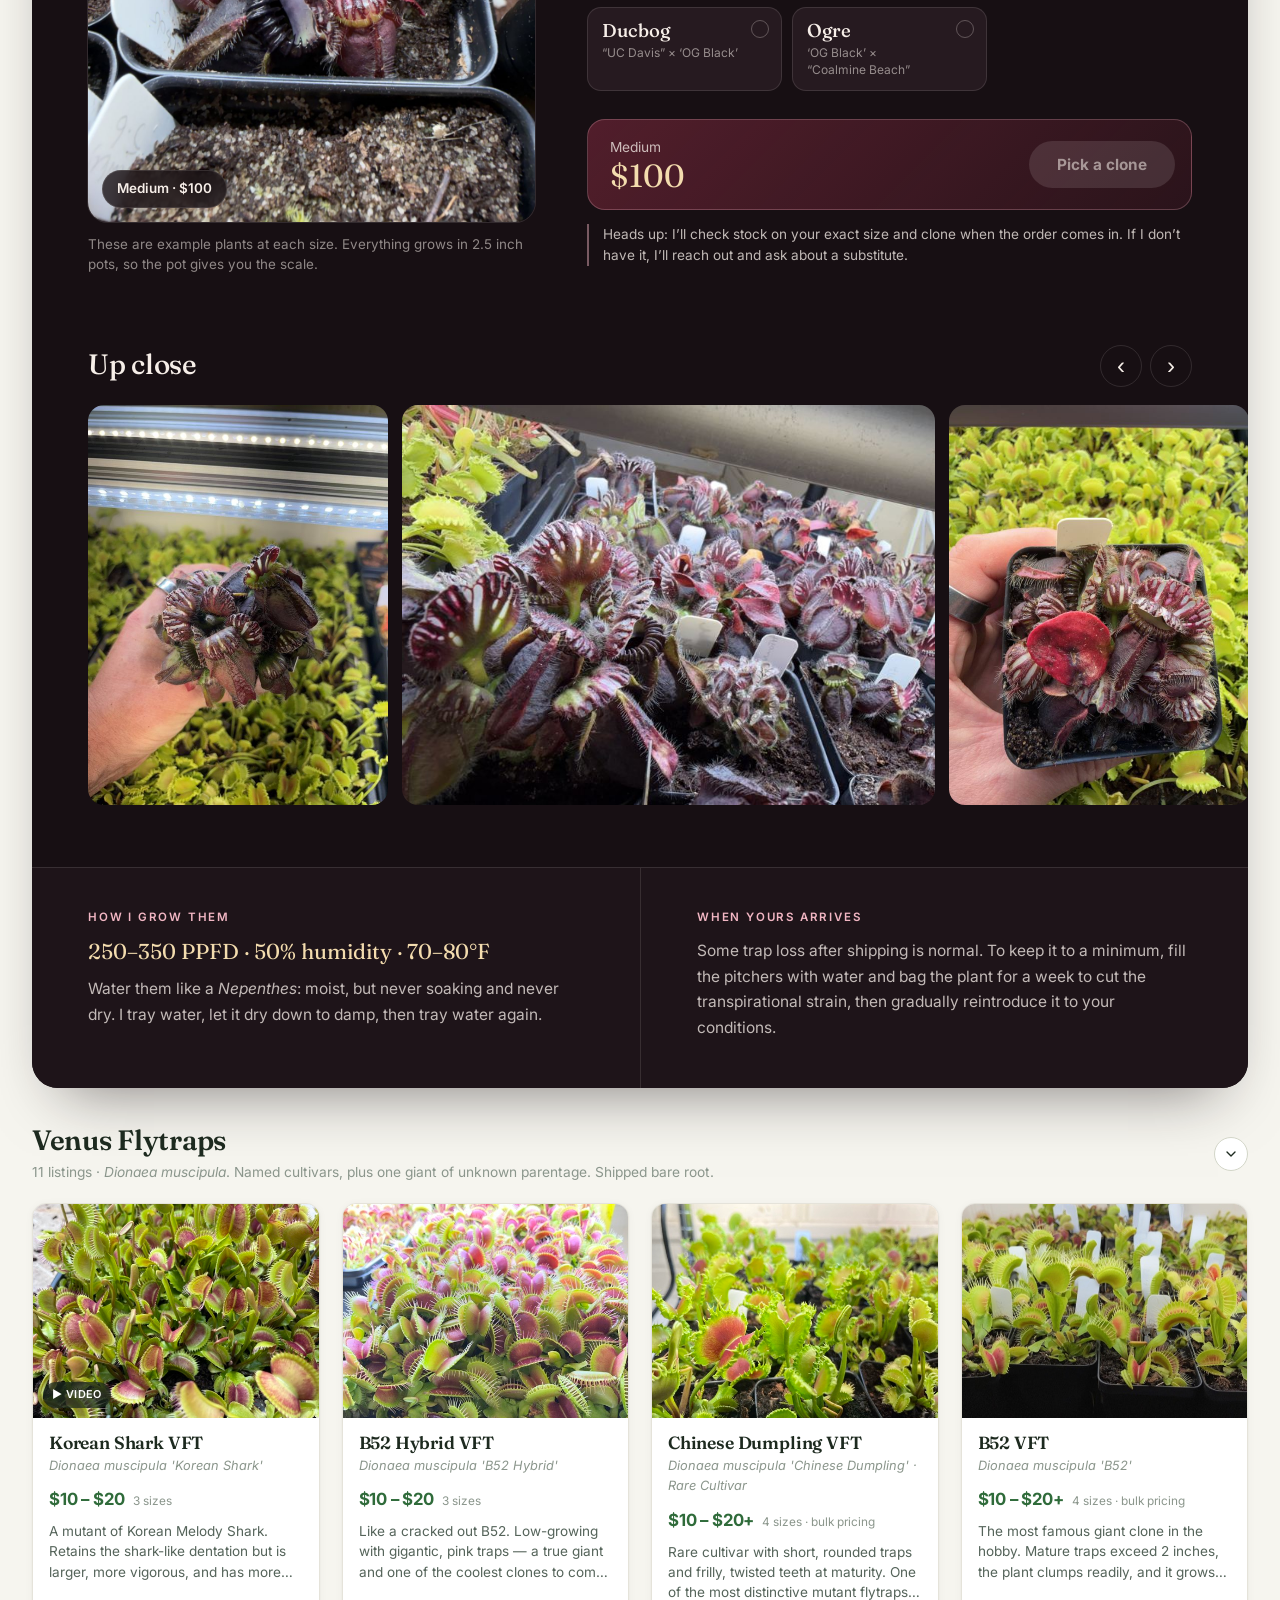
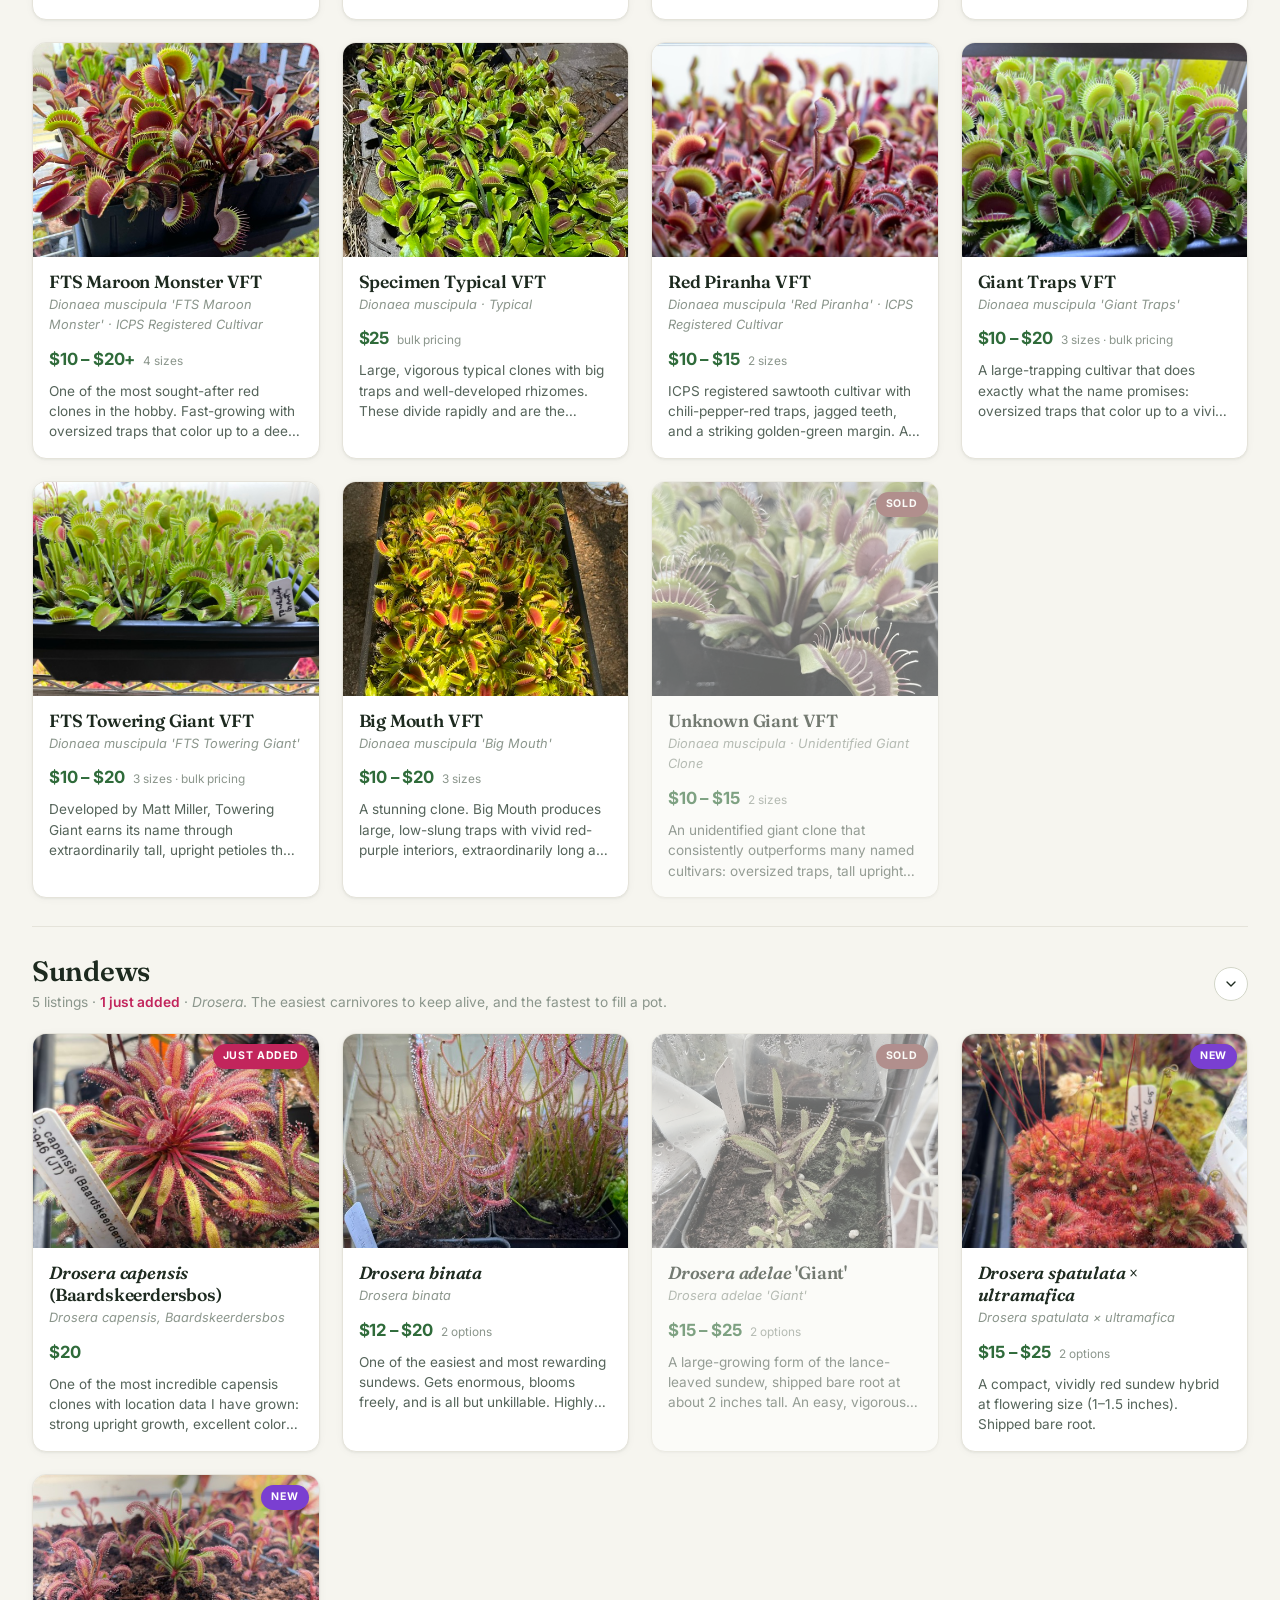
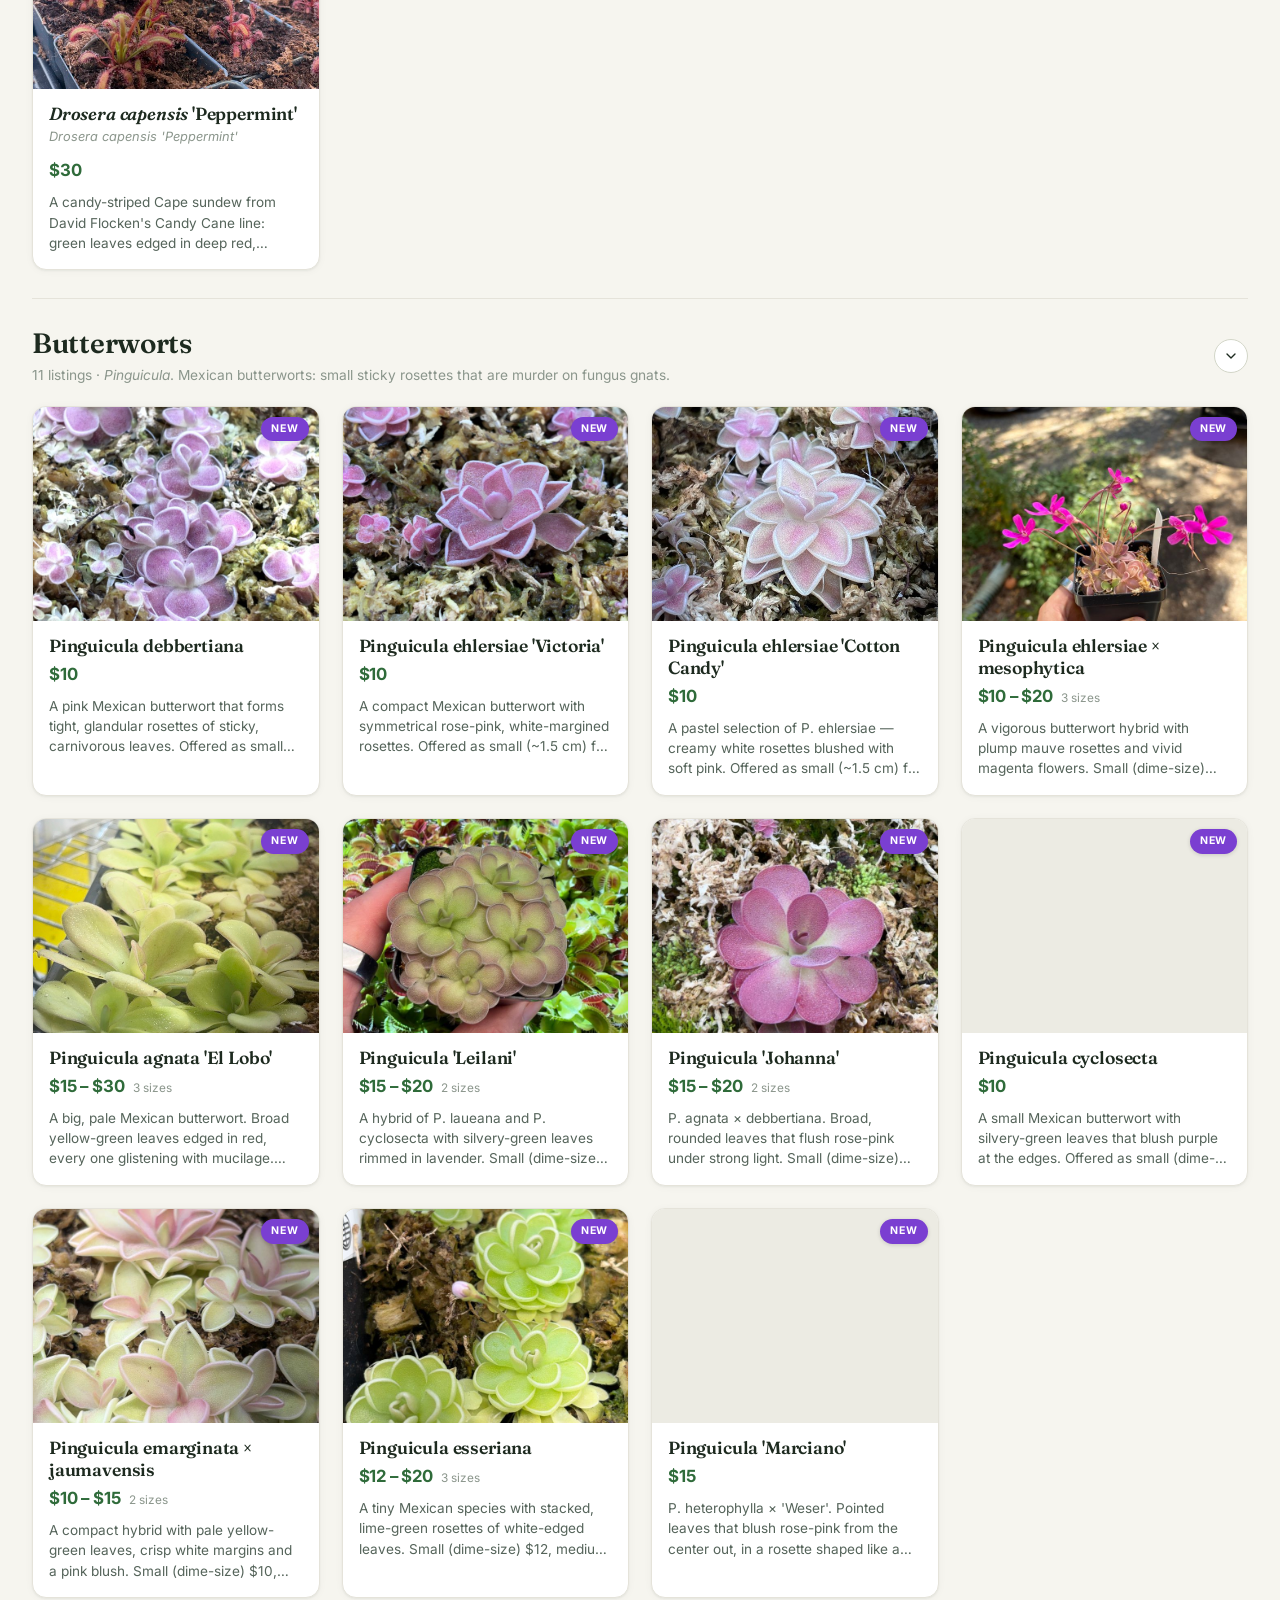
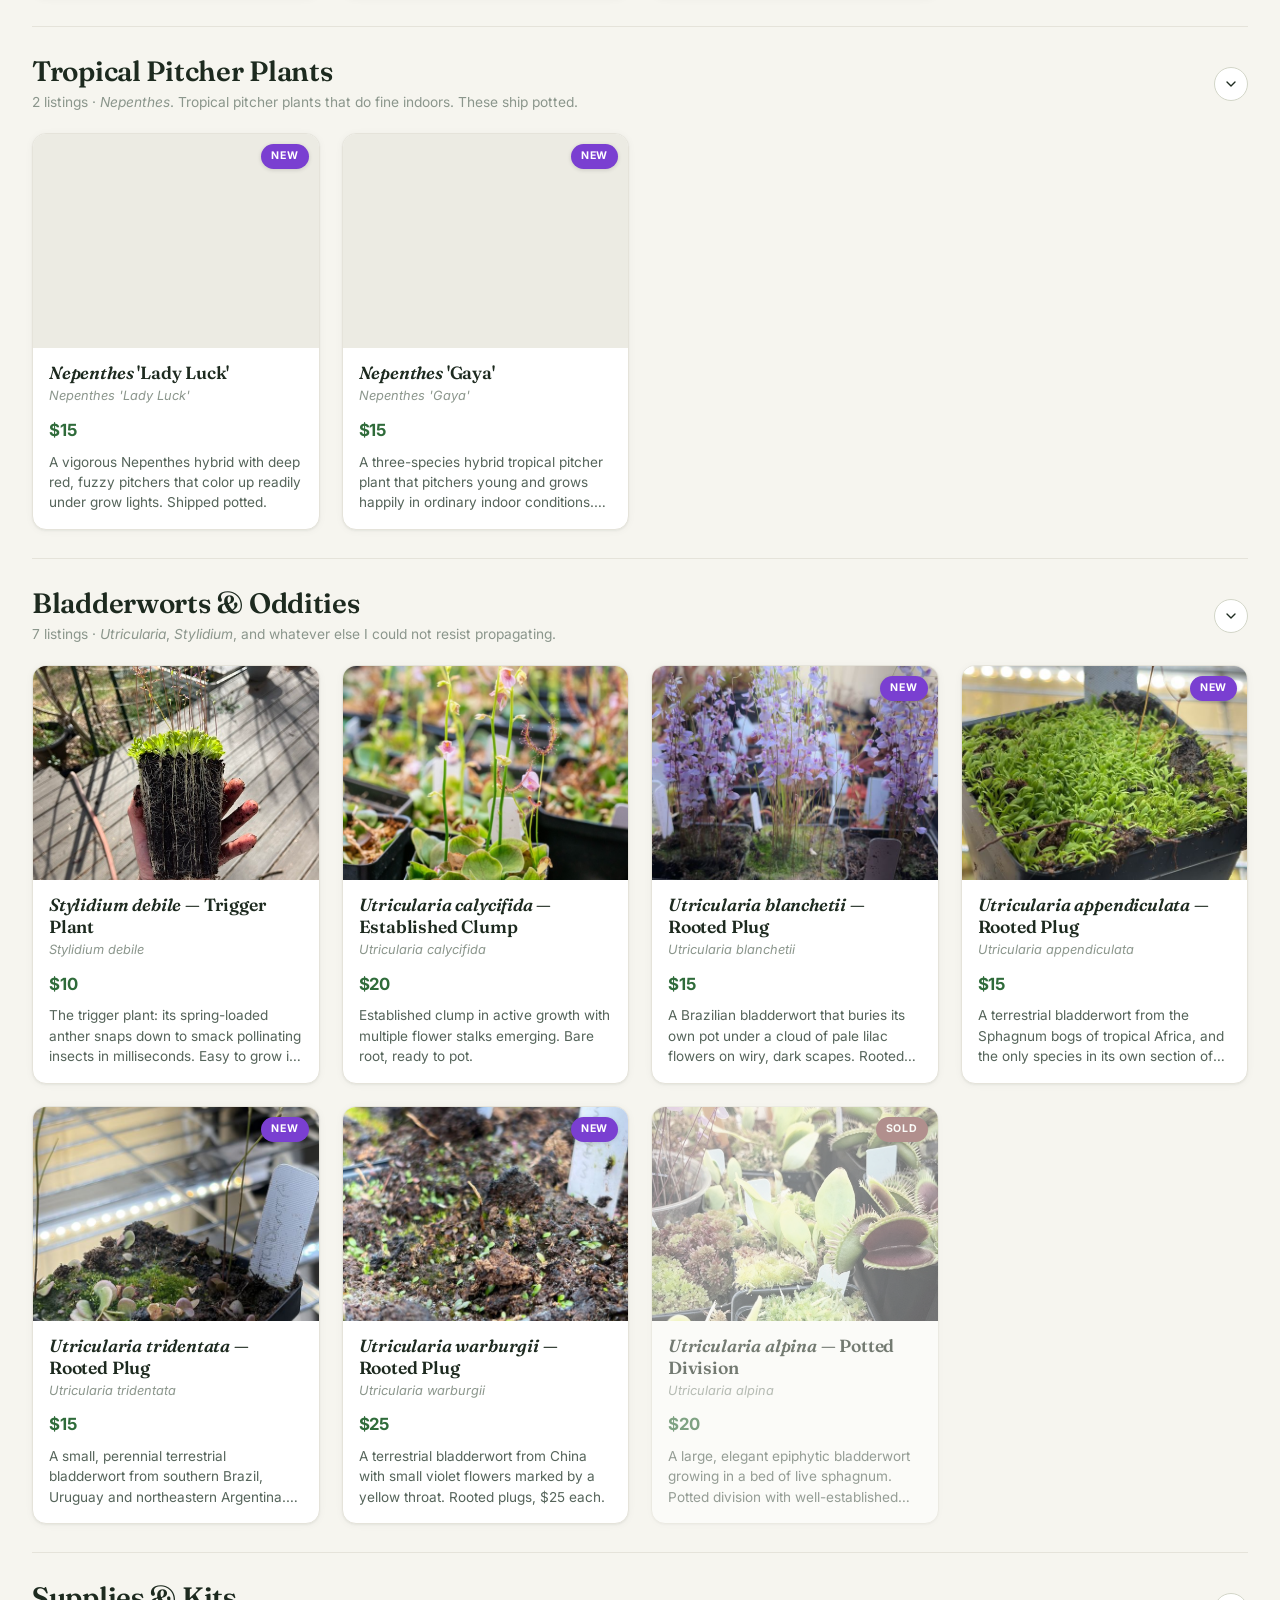
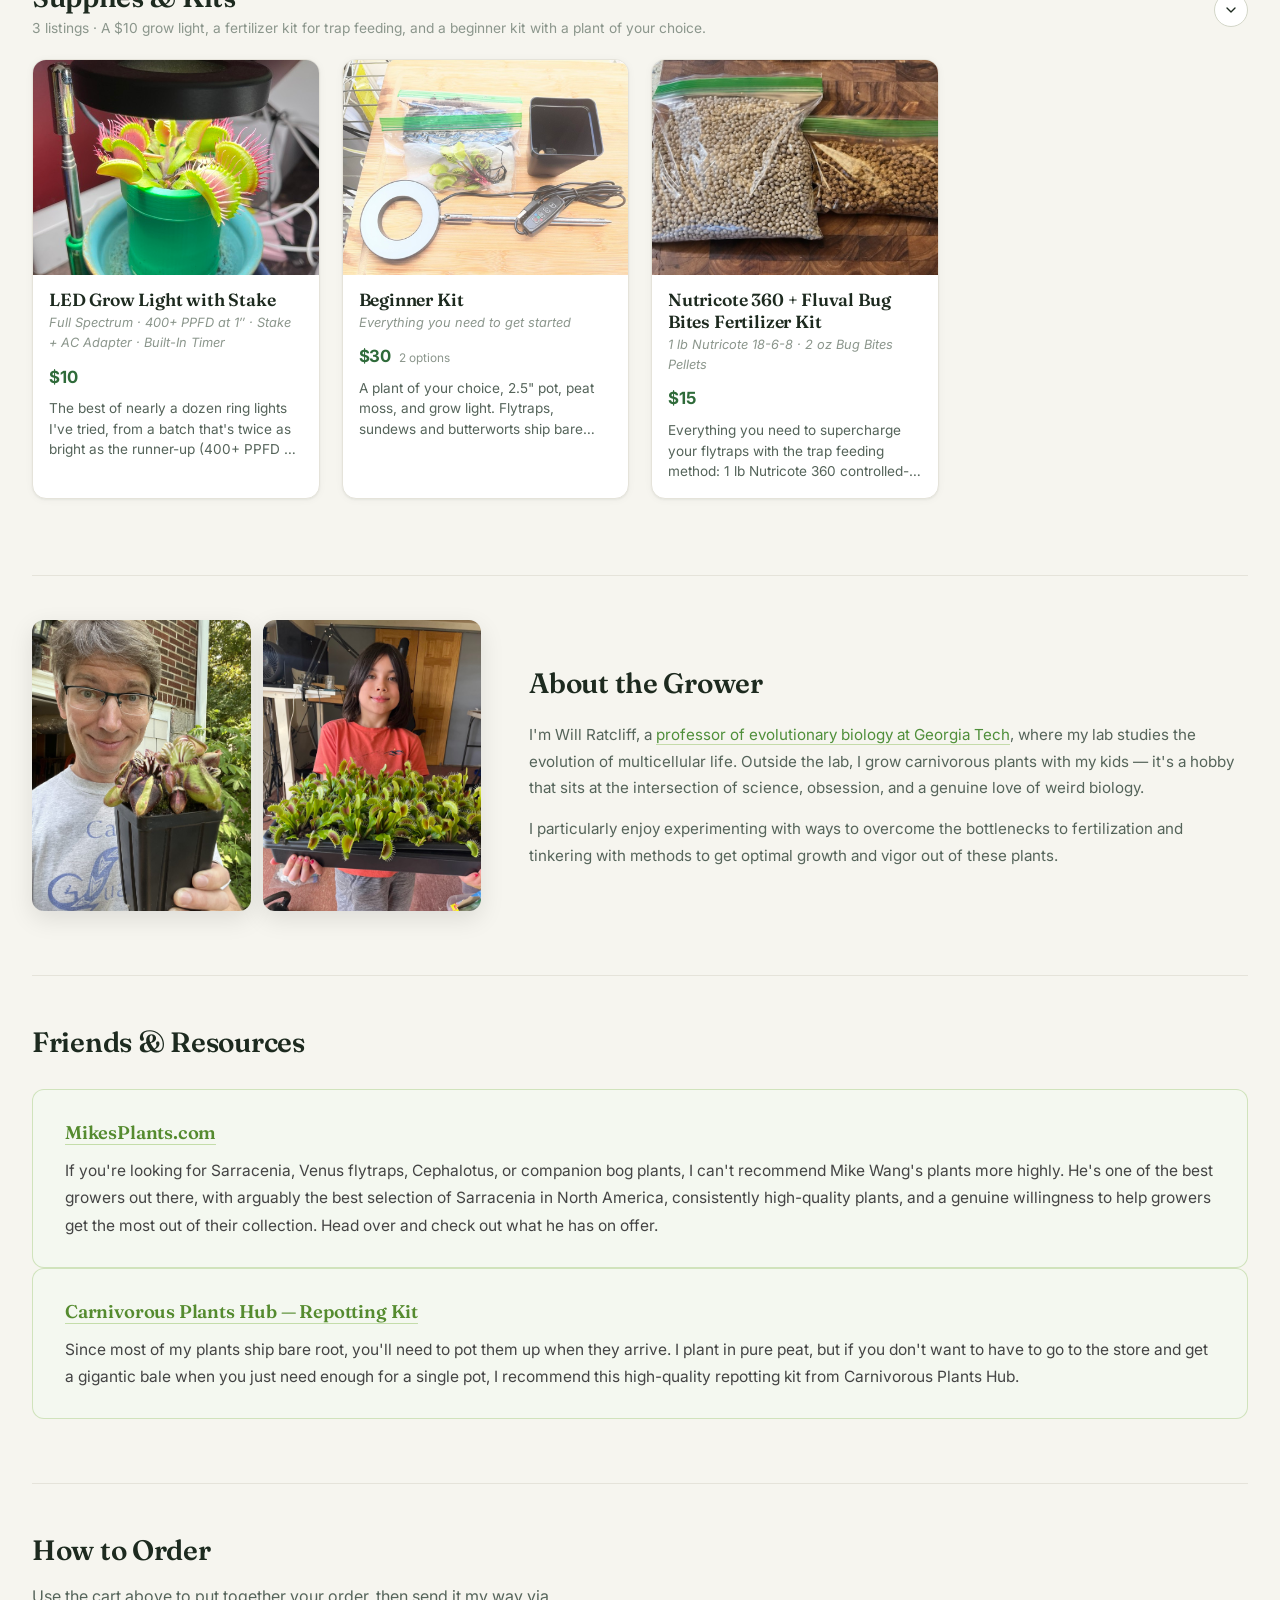
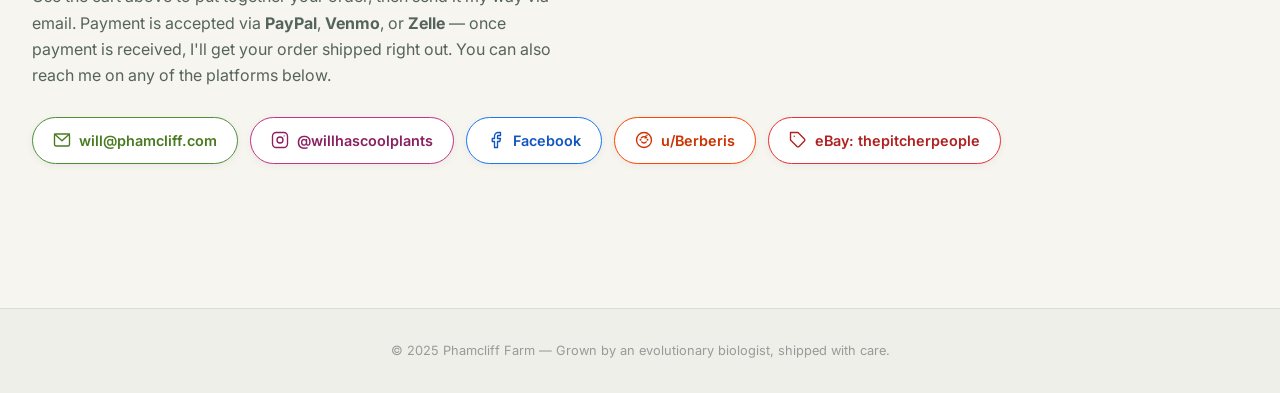
==== commit 7ef2501e: "shipping break" ====
--- a/index.html
+++ b/index.html
@@ -431,11 +431,17 @@
       <label class="cart-field-label" for="cart-comments">Comments / Special Requests</label>
       <p class="cart-field-hint">By default we ship non-dormant plants. If you&rsquo;d prefer dormant plants (e.g., flytraps), please note it here.</p>
       <textarea id="cart-comments" class="cart-comments" placeholder="Optional — dormant plants, heat pack questions, special requests, etc."></textarea>
+      <div class="cart-pause" id="cart-shipping-pause" style="display:none;">
+        <label class="cart-pause-label">
+          <input type="checkbox" id="cart-pause-chk">
+          <span><strong>Shipping pause, Nov 23&ndash;27.</strong> I understand that all orders placed between Nov 21 and Nov 29 will ship on <strong>November 30</strong>.</span>
+        </label>
+      </div>
       <button id="cart-email-btn" class="cart-email-btn">Send Order</button>
     </div>
   </div>
 
-  <script src="sales.js?v=5"></script>
+  <script src="sales.js?v=6"></script>
   <script src="plants.js?v=5"></script>
   <script>
     (function () {
@@ -1287,6 +1293,16 @@
       var addrState    = document.getElementById('cart-addr-state');
       var addrZip      = document.getElementById('cart-addr-zip');
       var cartComments = document.getElementById('cart-comments');
+      var pauseBlock   = document.getElementById('cart-shipping-pause');
+      var pauseChk     = document.getElementById('cart-pause-chk');
+      // Shipping pause (sales.js): the box only shows, and is only required, while the window is open.
+      function shippingPauseOn() { return window.SaleHelpers.shippingPauseActive(); }
+      function updateShippingPause() {
+        var on = shippingPauseOn();
+        pauseBlock.style.display = on ? '' : 'none';
+        if (!on) pauseChk.checked = false;
+      }
+      pauseChk.addEventListener('change', function () { pauseBlock.classList.remove('needs-check'); });
       var paymentInstructions = document.getElementById('payment-instructions');
 
       var paymentInfo = {
@@ -1316,6 +1332,7 @@
       });
 
       function openCart() {
+        updateShippingPause();
         var btn = document.getElementById('cart-email-btn');
         btn.style.display = '';
         btn.textContent = 'Send Order';
@@ -1680,6 +1697,14 @@
         if (!addrZip.value.trim())    { alert('Please enter your ZIP code.'); addrZip.focus(); return; }
         var selectedPayment = getSelectedPayment();
         if (!selectedPayment) { alert('Please select a payment method.'); return; }
+        updateShippingPause();
+        var pauseAgreed = shippingPauseOn();
+        if (pauseAgreed && !pauseChk.checked) {
+          pauseBlock.classList.add('needs-check');
+          pauseBlock.scrollIntoView({ behavior: 'smooth', block: 'center' });
+          alert('Please check the box confirming you understand the Nov 23\u201327 shipping pause: orders placed Nov 21\u201329 ship on November 30.');
+          return;
+        }
         var t = calcTotals();
         var frostChoice = '';
         if (frostActive) {
@@ -1739,6 +1764,7 @@
         if (t.listSub >= 50) rewardLines.push('• Free small flytrap/ping: ' + rewardFlytrapChoice);
         if (t.free)          rewardLines.push('• Free shipping');
         if (rewardLines.length) body += '\n\n──────────────────\nOrder Rewards:\n' + rewardLines.join('\n');
+        if (pauseAgreed) body += '\n\n──────────────────\nShipping Pause Acknowledged: Customer agreed that, because of the Nov 23\u201327 shipping pause, this order will ship on November 30.';
         var comments = cartComments.value.trim();
         if (comments) body += '\n\n──────────────────\nNotes:\n' + comments;
 
@@ -1777,6 +1803,8 @@
         }).then(function () {
           cart = [];
           heatpackChk.checked = false;
+          pauseChk.checked = false;
+          pauseBlock.classList.remove('needs-check');
           cartEmail.value = '';
           addrName.value = '';
           addrStreet.value = '';
--- a/style.css
+++ b/style.css
@@ -2440,3 +2440,23 @@
 }
 .sale-banner-fine { font-weight: 500; font-size: 0.82em; opacity: 0.8; }
 .cart-item-was { color: #999; font-weight: 400; margin-right: 2px; }
+
+/* ── Cart: shipping pause confirmation ── */
+.cart-pause {
+  background: #fff6e0;
+  border: 1px solid #ecd493;
+  border-radius: 10px;
+  padding: 12px 14px;
+  margin: 14px 0 12px;
+}
+.cart-pause.needs-check { border-color: #c0392b; box-shadow: 0 0 0 2px rgba(192, 57, 43, 0.18); }
+.cart-pause-label {
+  display: flex;
+  align-items: flex-start;
+  gap: 10px;
+  font-size: 0.84rem;
+  line-height: 1.5;
+  color: var(--ink);
+  cursor: pointer;
+}
+.cart-pause-label input { accent-color: var(--accent); width: 16px; height: 16px; margin-top: 2px; flex-shrink: 0; }
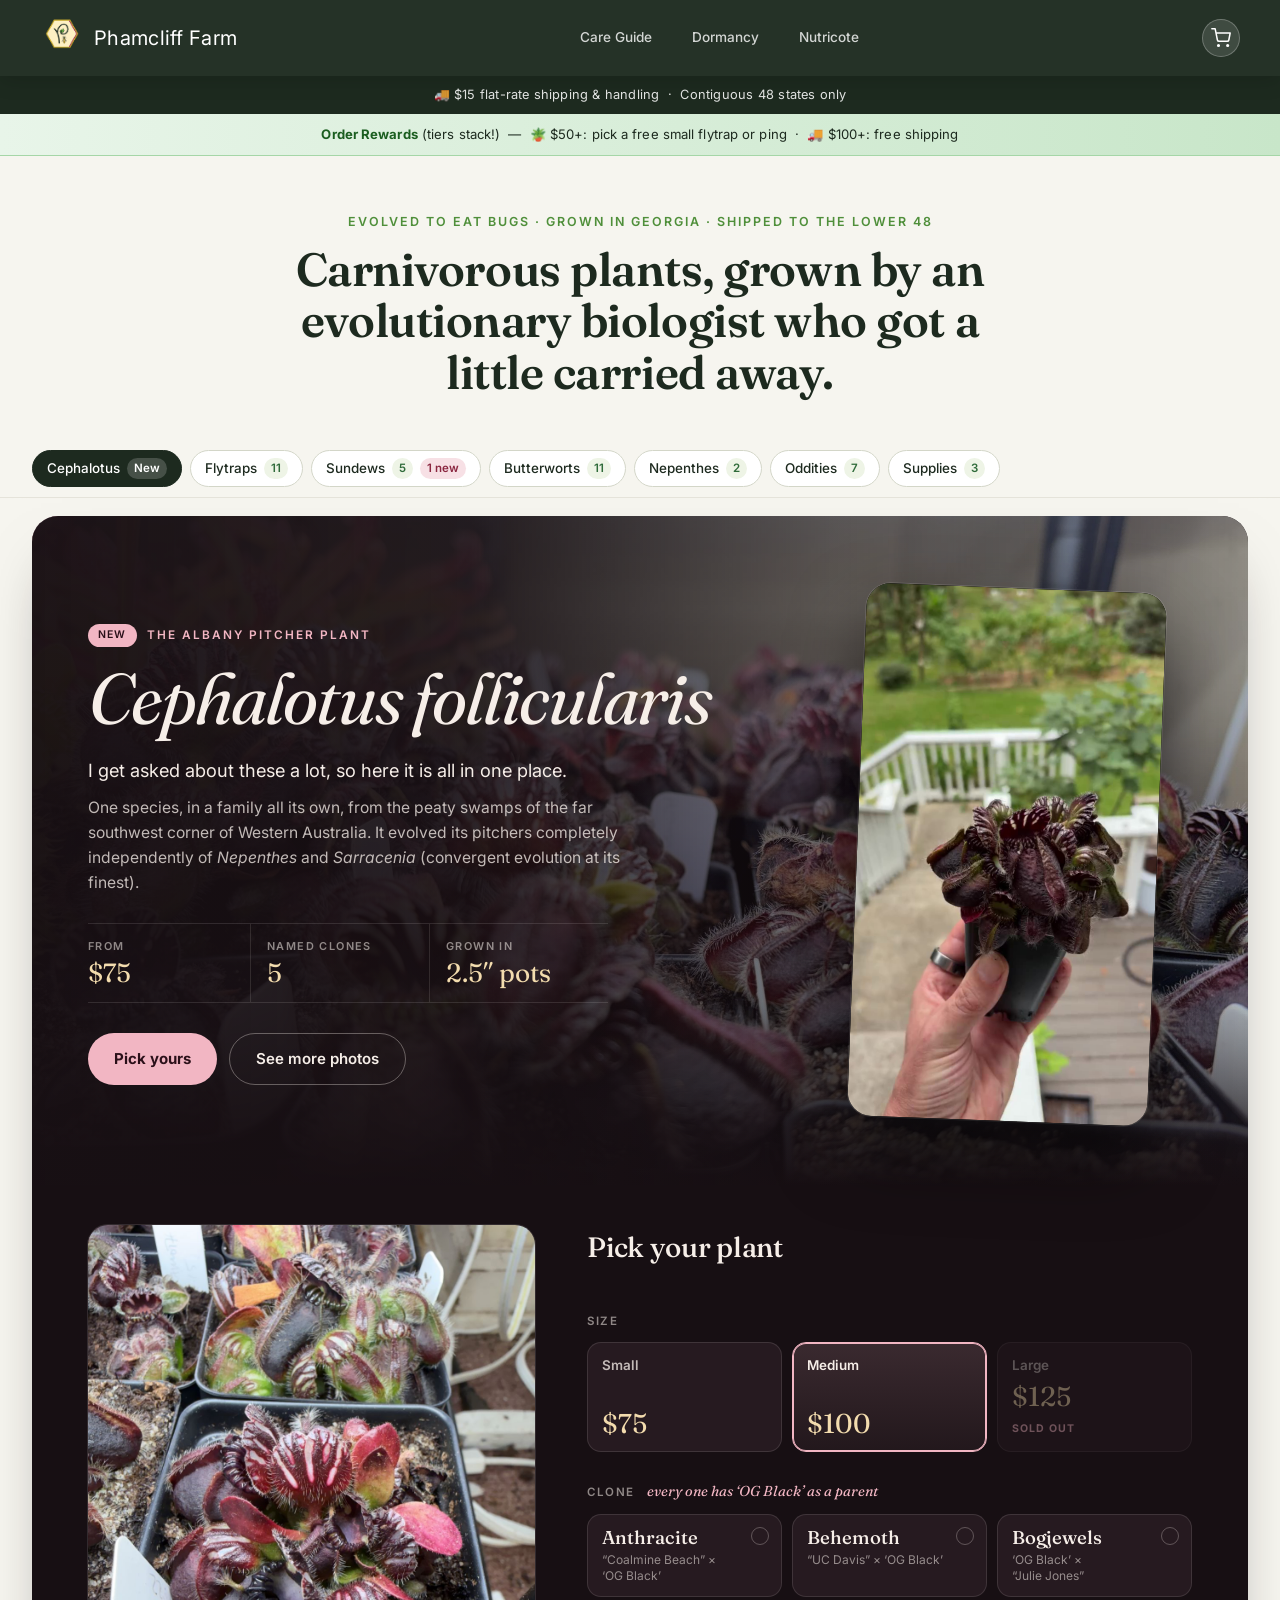
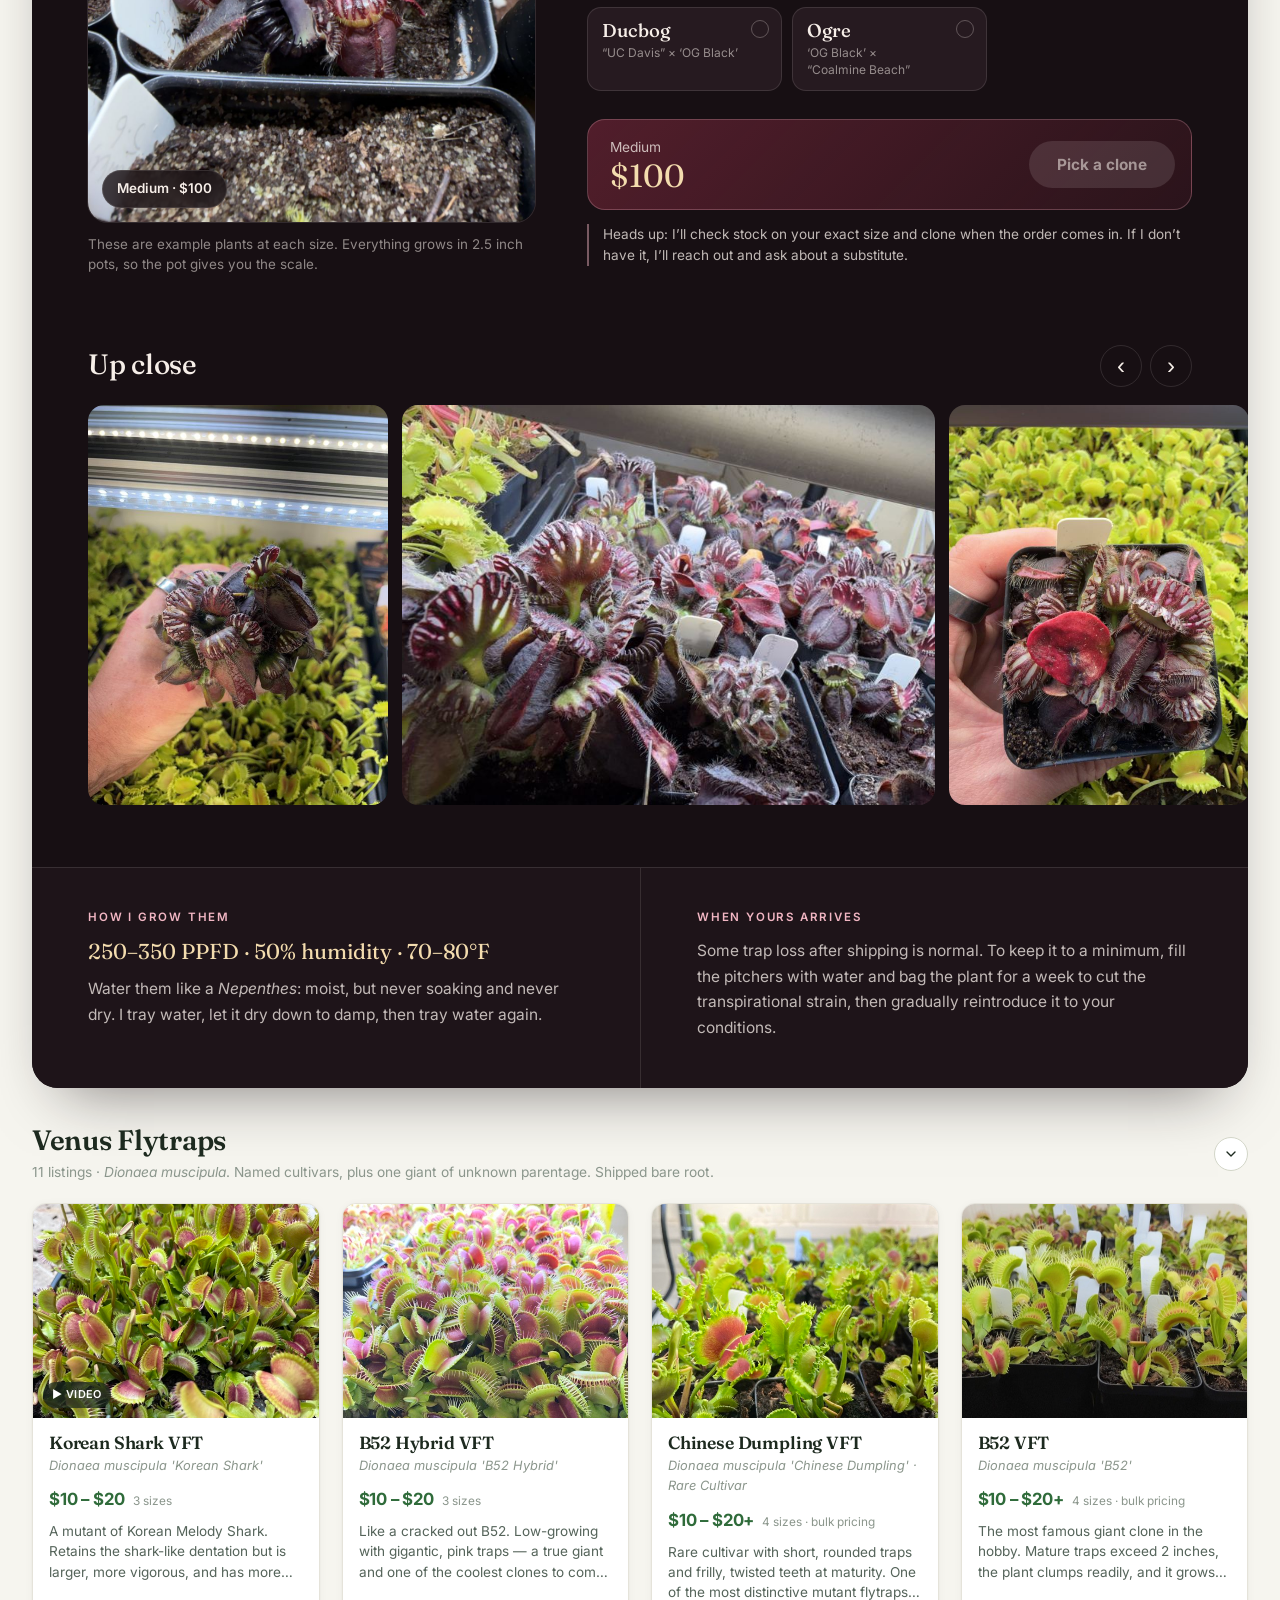
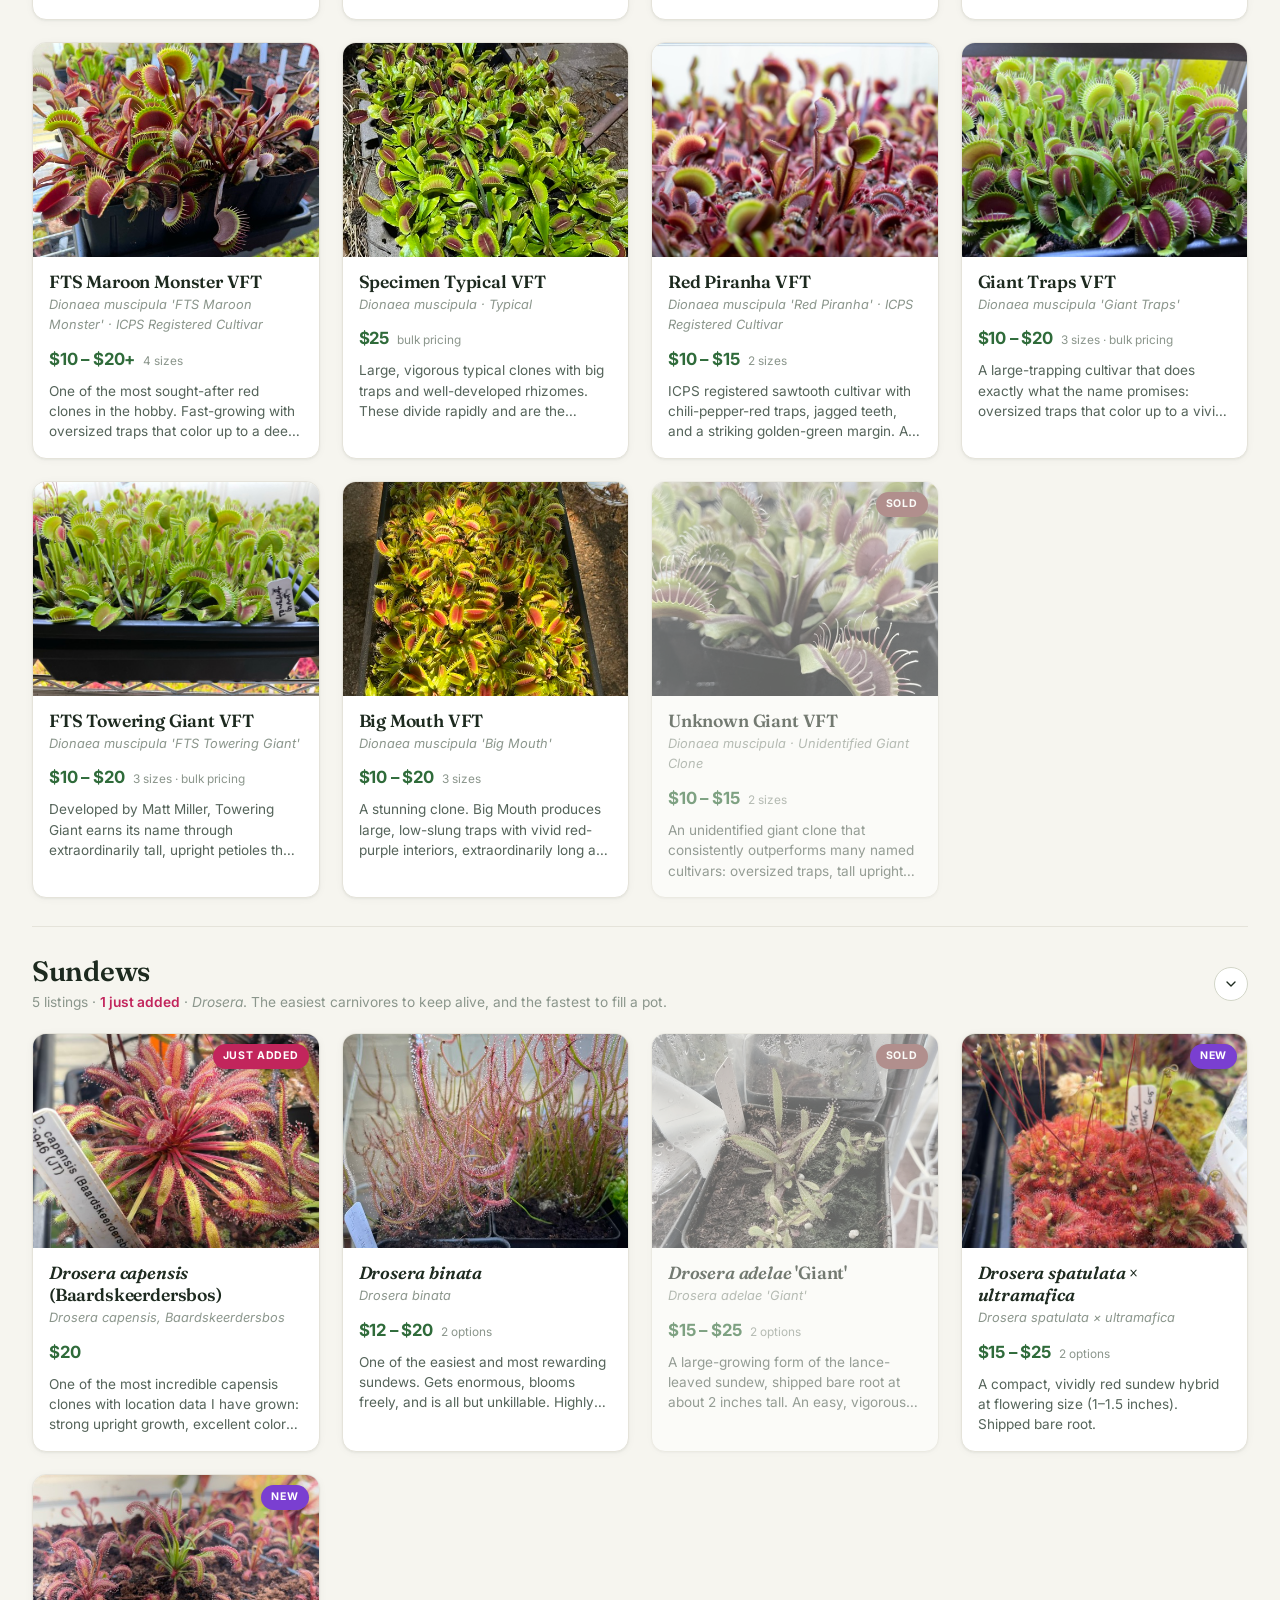
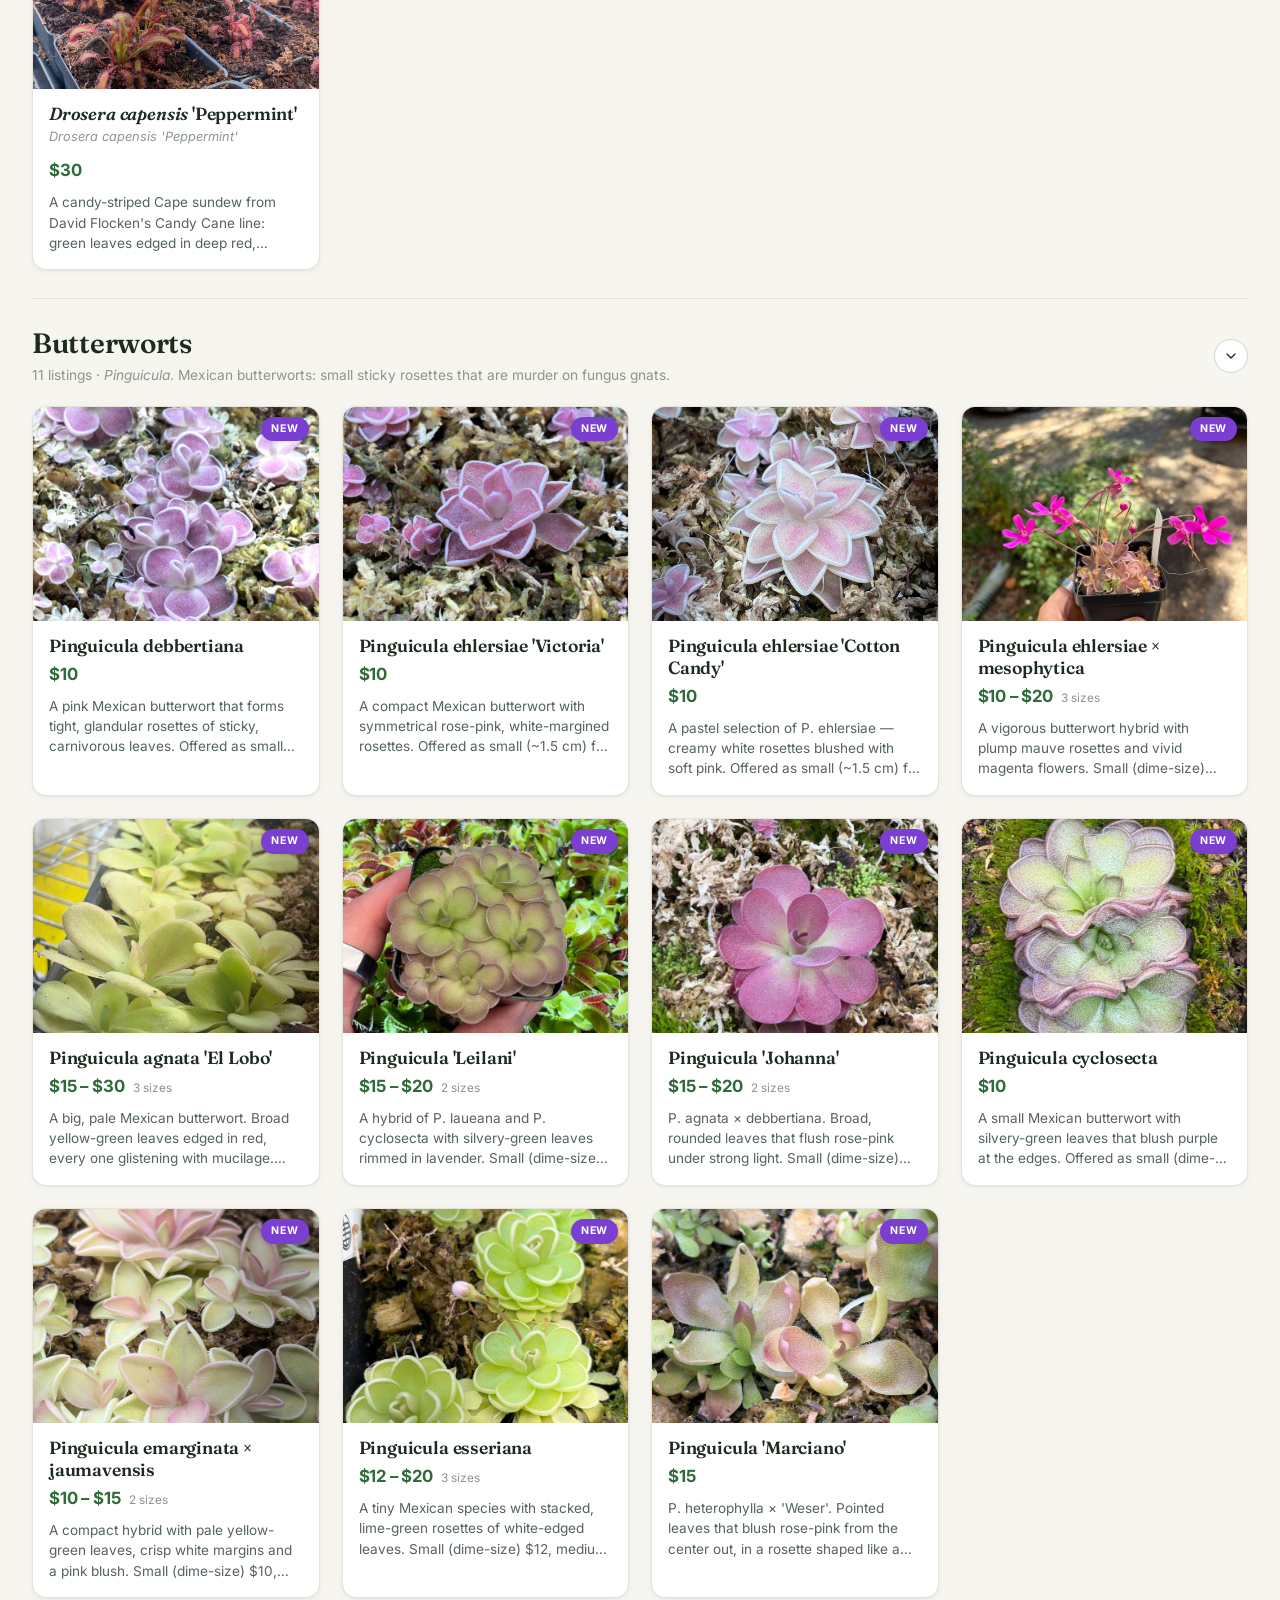
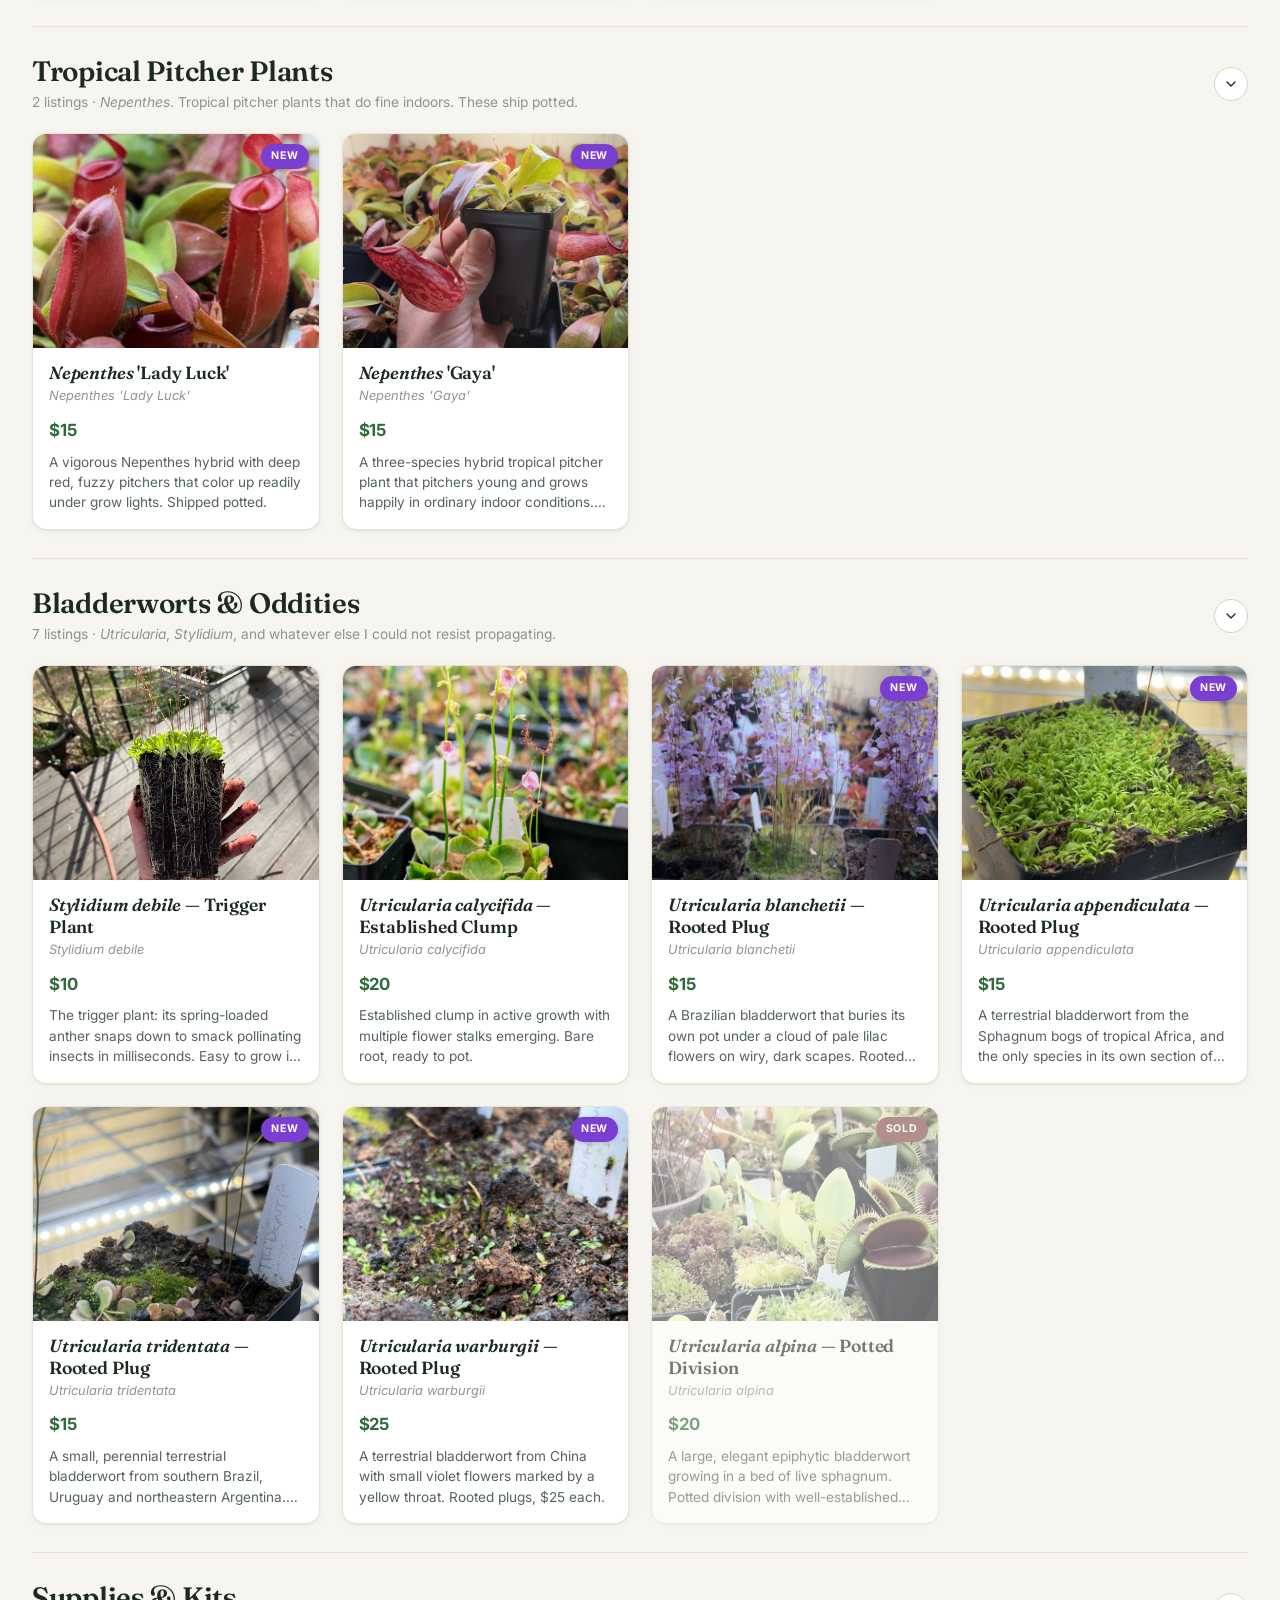
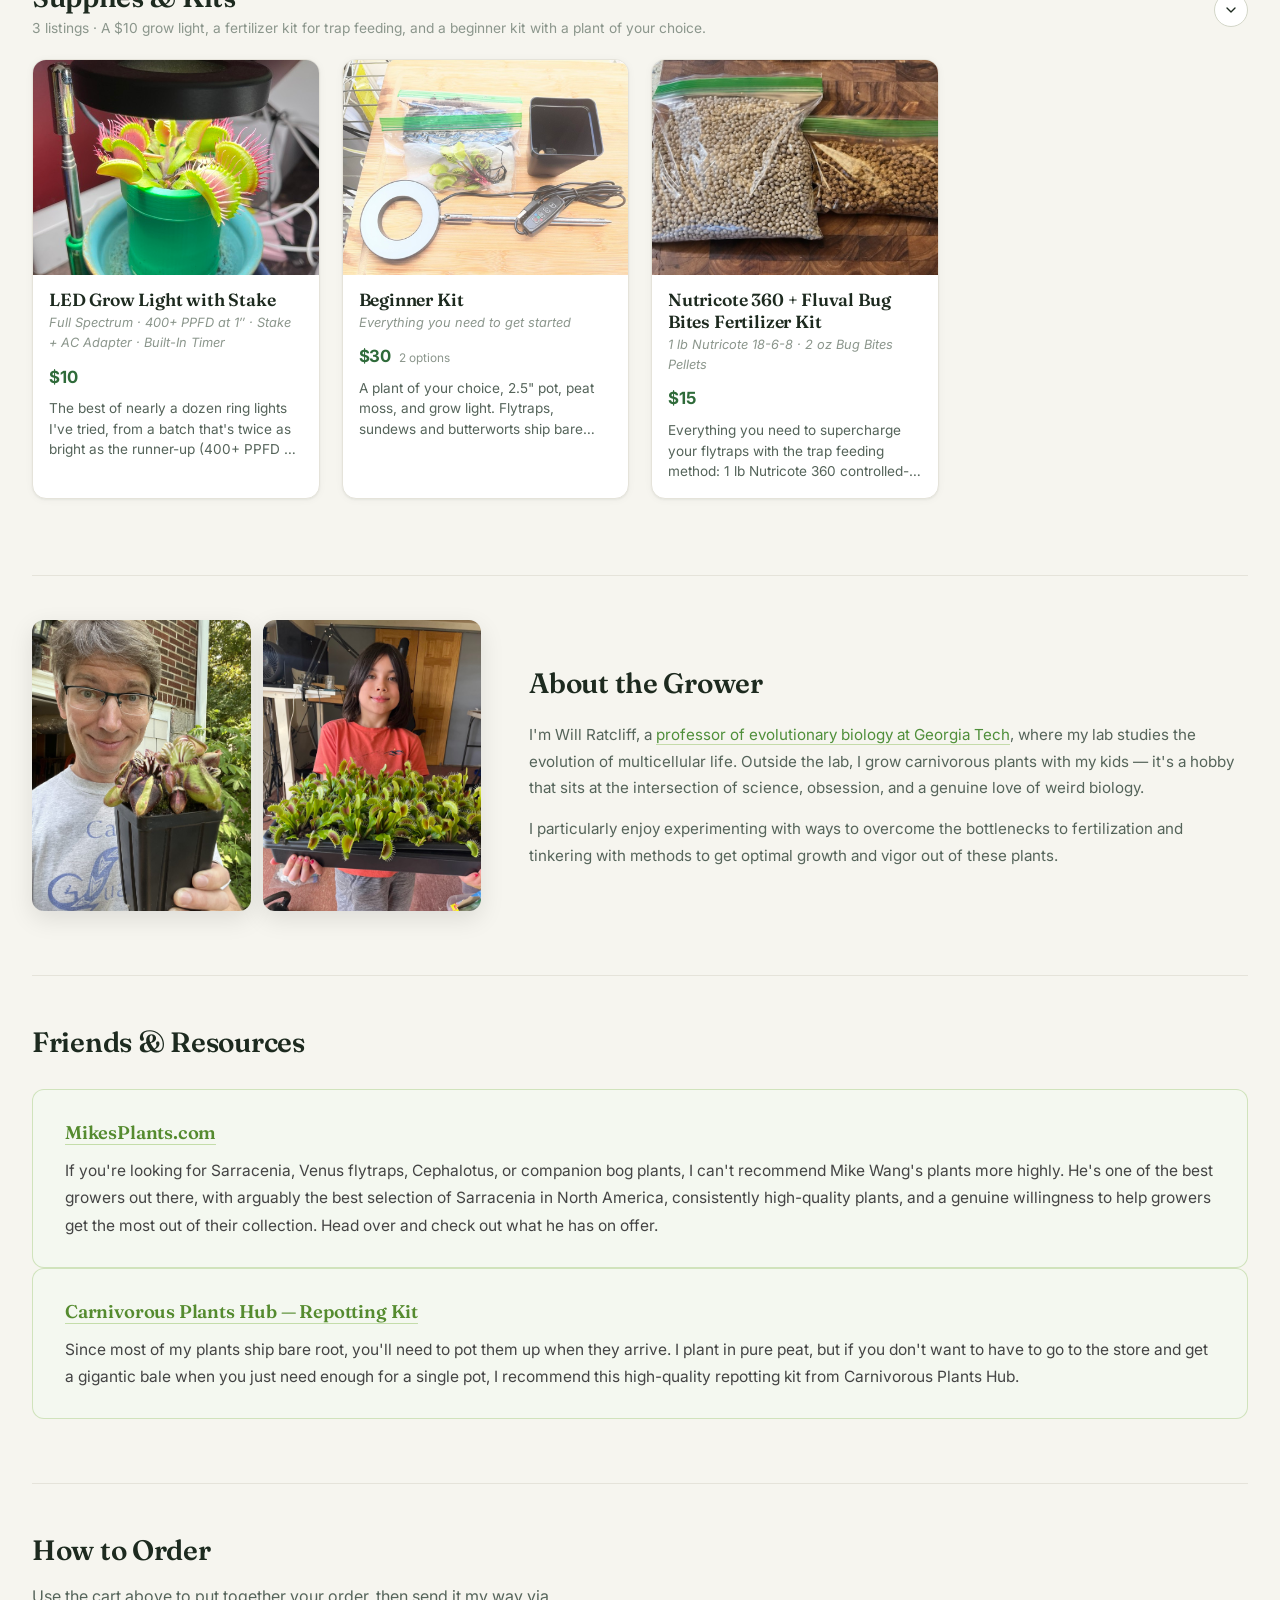
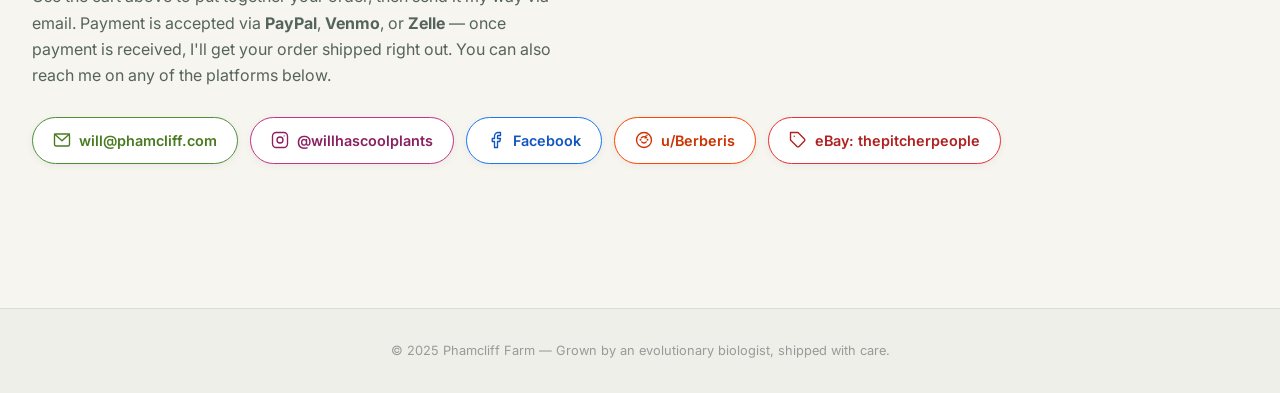
==== commit 4a5565f2: "free shipping corrected value" ====
--- a/index.html
+++ b/index.html
@@ -441,7 +441,7 @@
     </div>
   </div>
 
-  <script src="sales.js?v=6"></script>
+  <script src="sales.js?v=7"></script>
   <script src="plants.js?v=5"></script>
   <script>
     (function () {
@@ -1482,15 +1482,17 @@
             discount = cheapest;
           }
         }
-        // Rewards and free shipping go by the pre-discount subtotal, so applying
-        // a percent-off code never takes away a reward.
-        var free     = listSub >= 100;
+        // Rewards and free shipping go by what the customer actually pays for
+        // plants and supplies: the subtotal AFTER any discount code (percent-off
+        // or BOGO), before shipping, heat pack and tax.
+        var rewardSub = Math.round((sub - discount) * 100) / 100;
+        var free     = rewardSub >= 100;
         var shipping = free ? 0 : 15;
         var heat     = (!free && heatpackChk.checked) ? 5 : 0;
         var taxBase  = sub - discount + shipping + heat;
         var isGA     = addrState.value === 'GA';
         var tax      = isGA ? Math.round(taxBase * 0.08 * 100) / 100 : 0;
-        return { sub: sub, listSub: listSub, savings: savings, discount: discount, shipping: shipping, heat: heat, tax: tax, total: taxBase + tax, free: free };
+        return { sub: sub, listSub: listSub, rewardSub: rewardSub, savings: savings, discount: discount, shipping: shipping, heat: heat, tax: tax, total: taxBase + tax, free: free };
       }
 
       function renderCart() {
@@ -1582,8 +1584,8 @@
         var rewardSelect    = document.getElementById('reward-flytrap-select');
 
         var hasFrost     = frostActive && cart.length > 0;
-        var hasFlytrap   = t.listSub >= 50;
-        var hasFreeShip  = t.listSub >= 100;
+        var hasFlytrap   = t.rewardSub >= 50;
+        var hasFreeShip  = t.rewardSub >= 100;
 
         document.getElementById('reward-frost').style.display = hasFrost ? '' : 'none';
         rewardFlytrap.style.display   = hasFlytrap   ? '' : 'none';
@@ -1592,9 +1594,9 @@
 
         // Progress hints
         var hints = [];
-        var before = pctOff() ? ' (before discount)' : '';
-        if (!hasFlytrap && t.listSub > 0) hints.push('$' + (50 - t.listSub).toFixed(2) + ' more' + before + ' to pick a free small flytrap or ping');
-        else if (!hasFreeShip) hints.push('$' + (100 - t.listSub).toFixed(2) + ' more' + before + ' for free shipping');
+        var after = (pctOff() || t.discount > 0) ? ' (after discount)' : '';
+        if (!hasFlytrap && t.listSub > 0) hints.push('$' + (50 - t.rewardSub).toFixed(2) + ' more' + after + ' to pick a free small flytrap or ping');
+        else if (!hasFreeShip) hints.push('$' + (100 - t.rewardSub).toFixed(2) + ' more' + after + ' for free shipping');
         rewardProgress.textContent = hints.length ? '→ Add ' + hints[0] : '';
 
         // Populate flytrap dropdown (only available plants with a small price, minus noReward ones)
@@ -1712,7 +1714,7 @@
           if (!frostChoice) { alert('Please pick your free plant (U. calycifida or S. debile) in the Order Rewards section, or choose "No thanks".'); frostSelect.focus(); return; }
         }
         var rewardFlytrapChoice = '';
-        if (t.listSub >= 50) {
+        if (t.rewardSub >= 50) {
           rewardFlytrapChoice = document.getElementById('reward-flytrap-select').value;
           if (!rewardFlytrapChoice) { alert('Please pick your free small flytrap or ping from the rewards section.'); return; }
         }
@@ -1740,7 +1742,7 @@
           '\n\n──────────────────' +
           '\nSubtotal:            $' + t.sub.toFixed(2);
         if (t.discount > 0) body += '\nDiscount:            -$' + t.discount.toFixed(2) + ' (' + appliedDiscount.label + ')';
-        var freeNote = 'Free (order \u2265$100' + (pctOff() ? ' before discount' : '') + ')';
+        var freeNote = 'Free (order \u2265$100' + ((pctOff() || t.discount > 0) ? ' after discount' : '') + ')';
         body += '\nShipping & Handling: ' + (t.free ? freeNote : '$' + t.shipping.toFixed(2));
         if (heatpackChk.checked) body += '\nHeat Pack:           ' + (t.free ? freeNote : '$5.00');
         if (addrState.value === 'GA') body += '\nGA Tax (8%):         $' + t.tax.toFixed(2);
@@ -1761,7 +1763,7 @@
         if (saleSummary) body += '\n\n──────────────────\nSale Applied:' + saleSummary;
         var rewardLines = [];
         if (frostActive && frostChoice !== 'No thanks') rewardLines.push('• Free plant: ' + frostChoice);
-        if (t.listSub >= 50) rewardLines.push('• Free small flytrap/ping: ' + rewardFlytrapChoice);
+        if (t.rewardSub >= 50) rewardLines.push('• Free small flytrap/ping: ' + rewardFlytrapChoice);
         if (t.free)          rewardLines.push('• Free shipping');
         if (rewardLines.length) body += '\n\n──────────────────\nOrder Rewards:\n' + rewardLines.join('\n');
         if (pauseAgreed) body += '\n\n──────────────────\nShipping Pause Acknowledged: Customer agreed that, because of the Nov 23\u201327 shipping pause, this order will ship on November 30.';
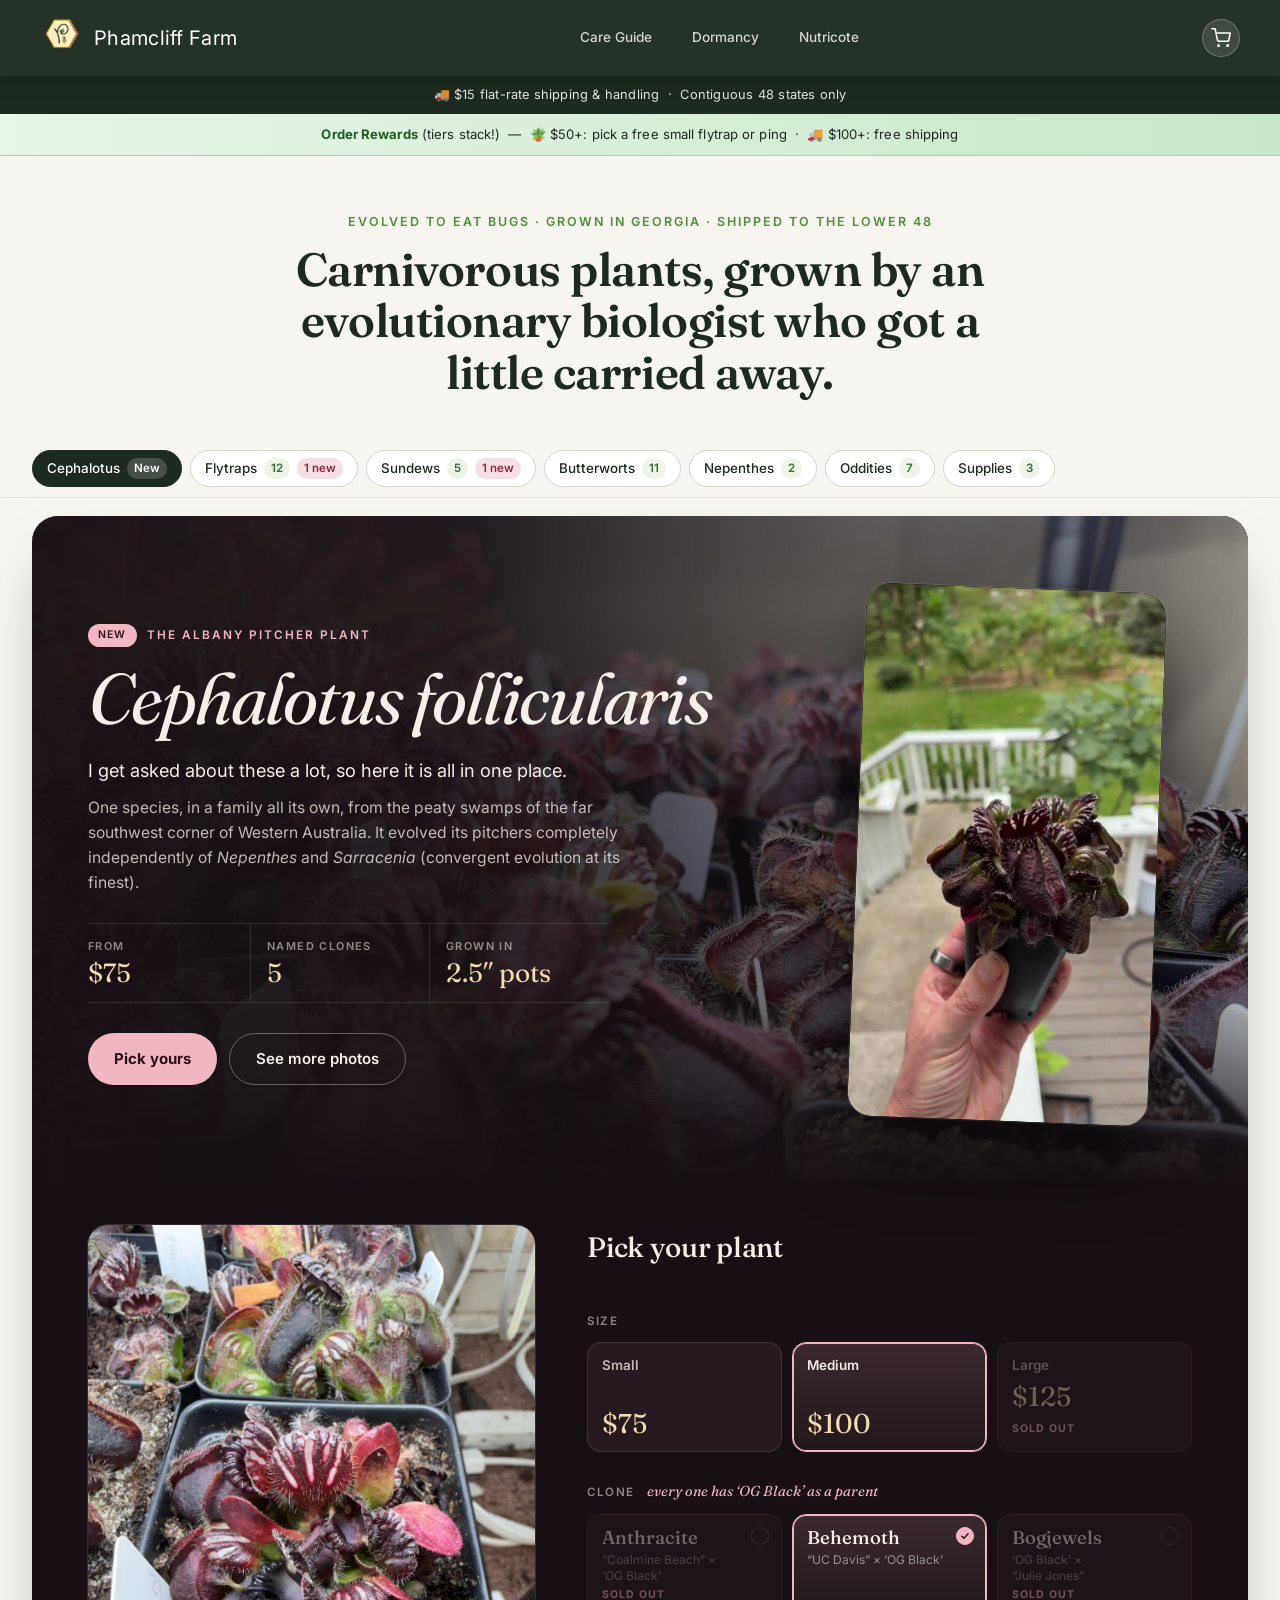
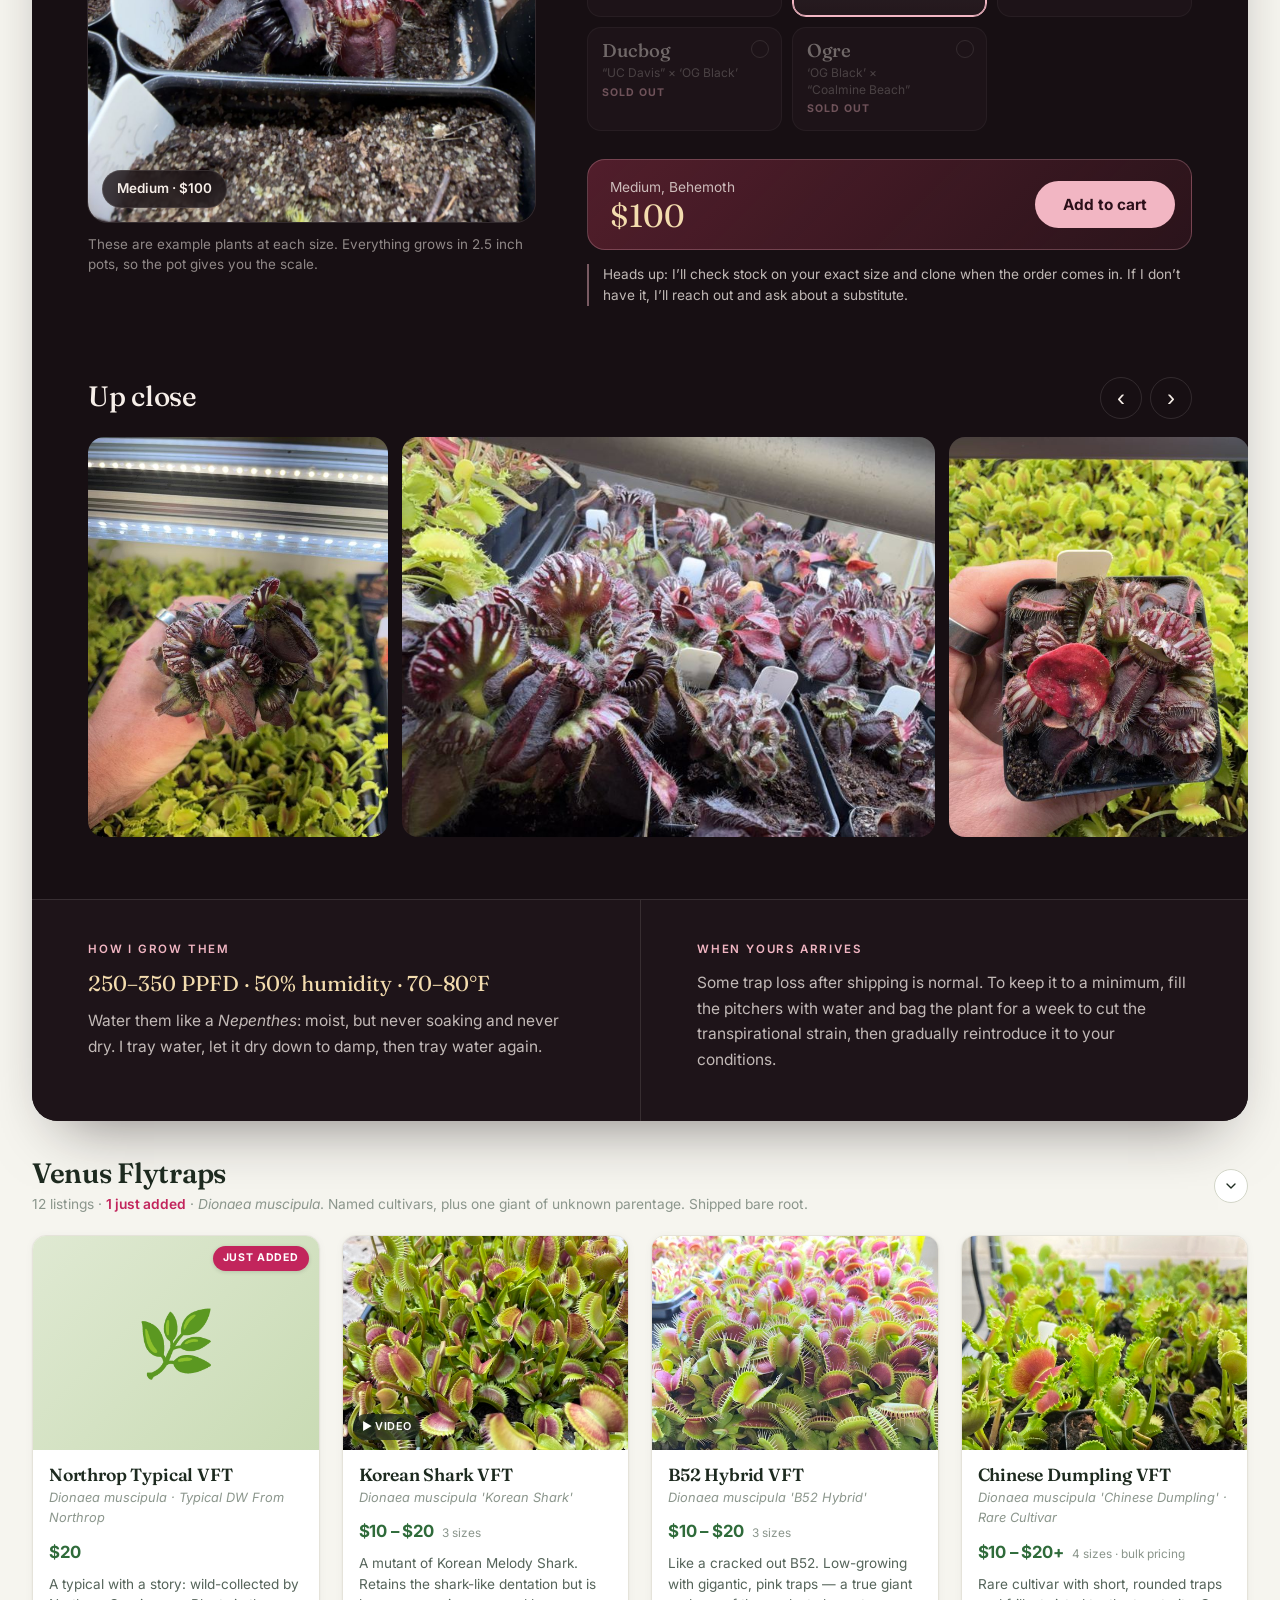
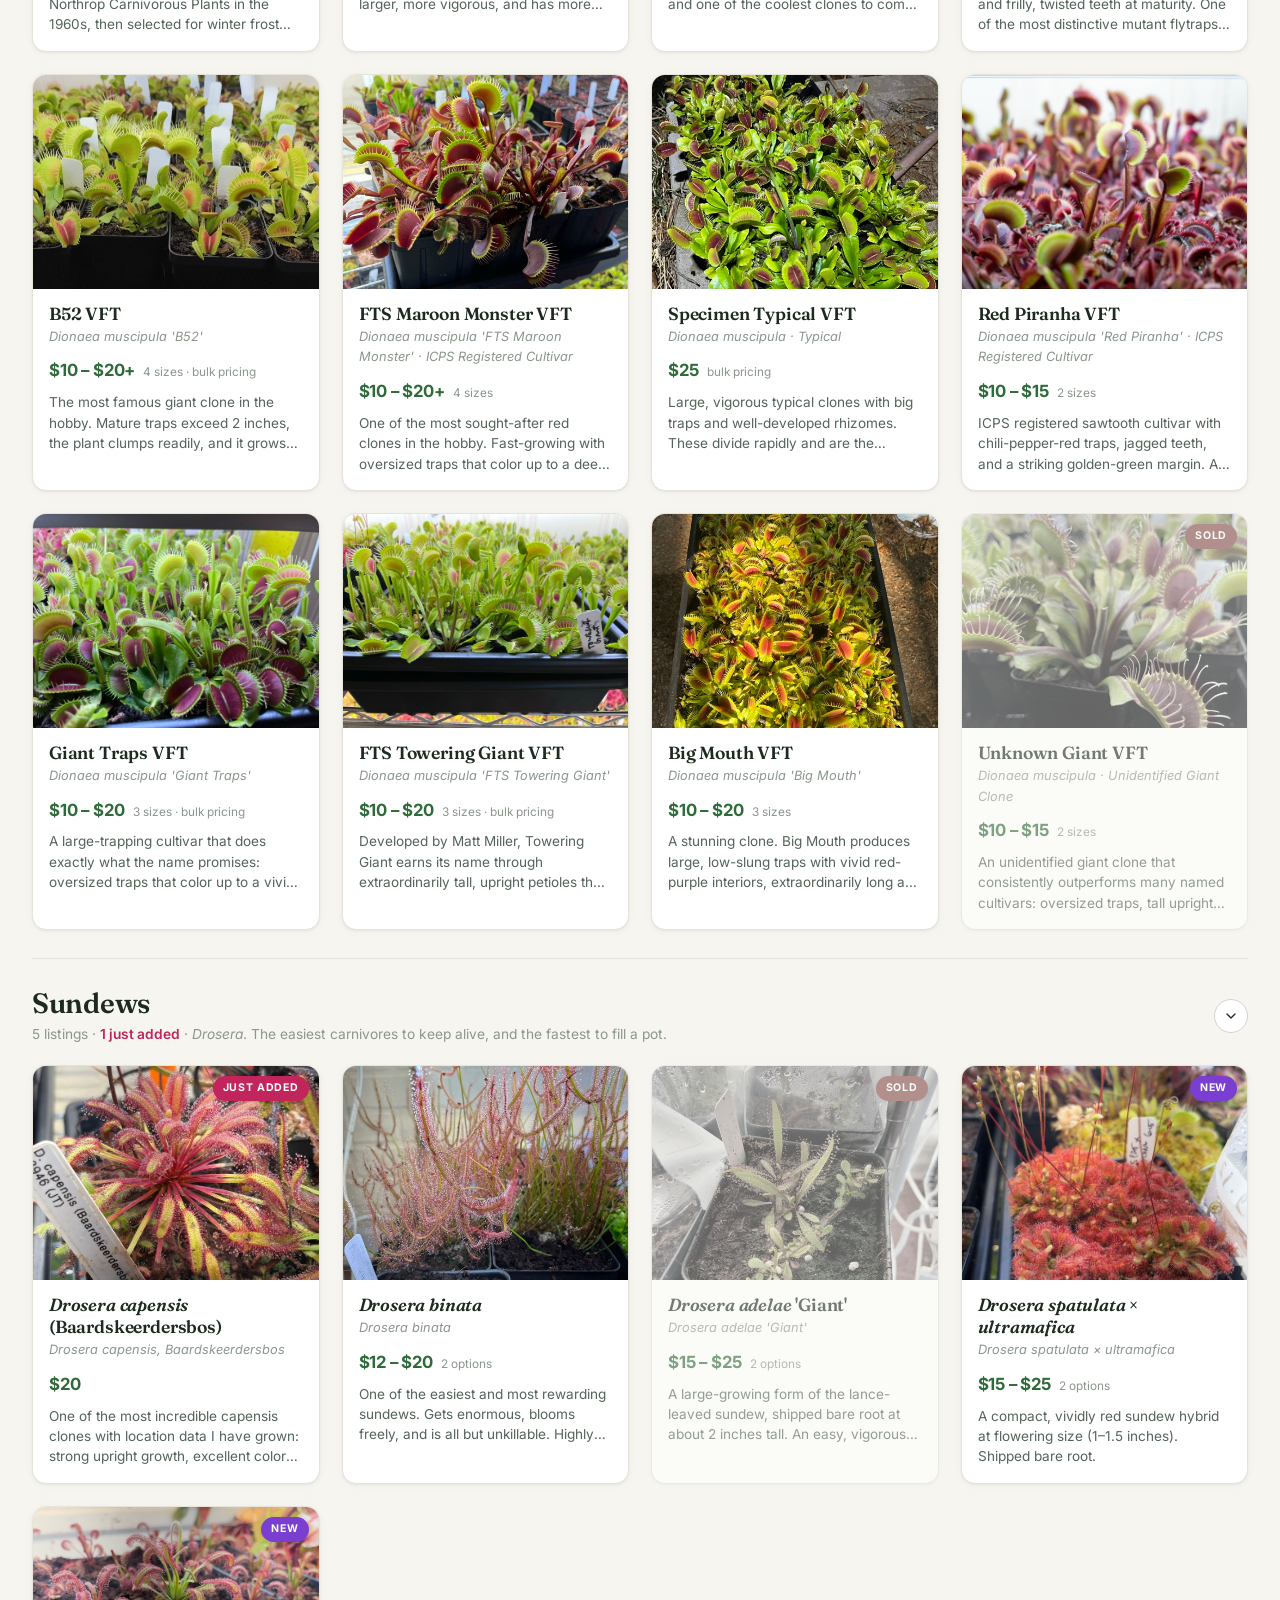
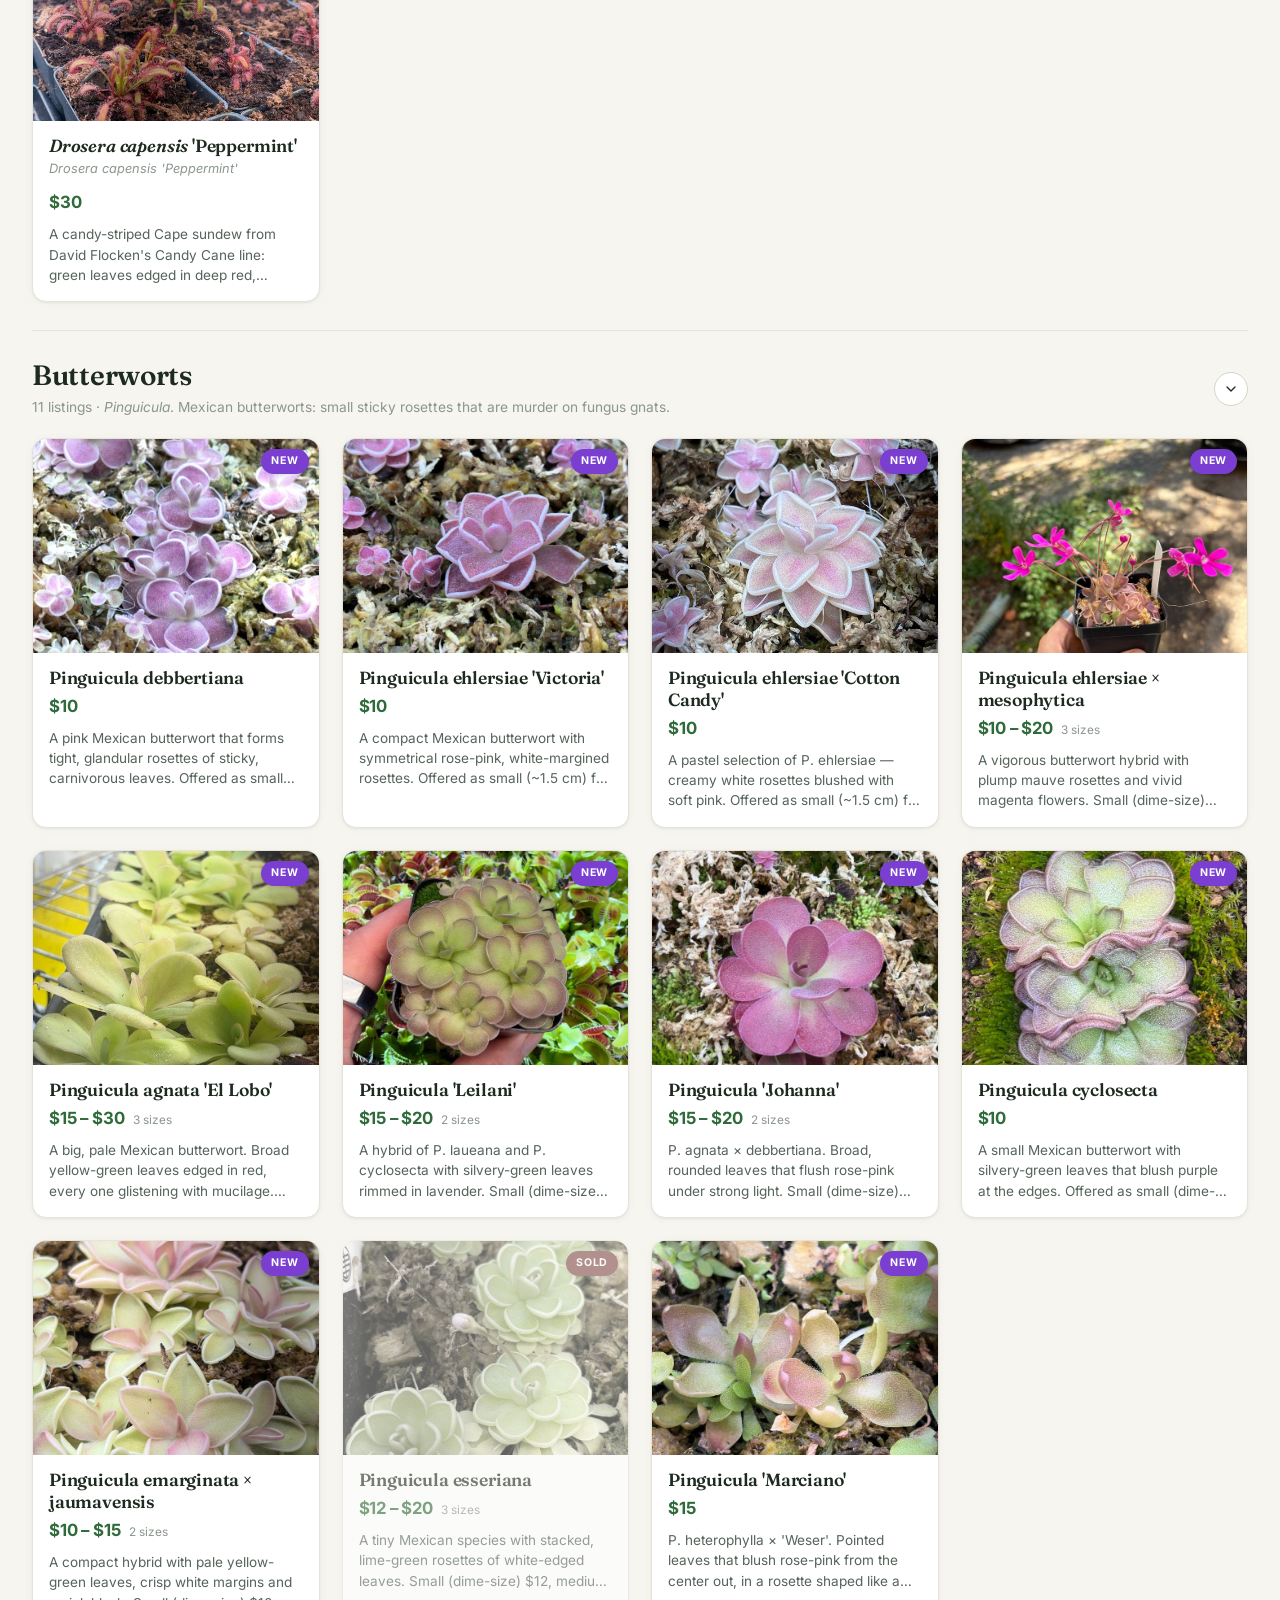
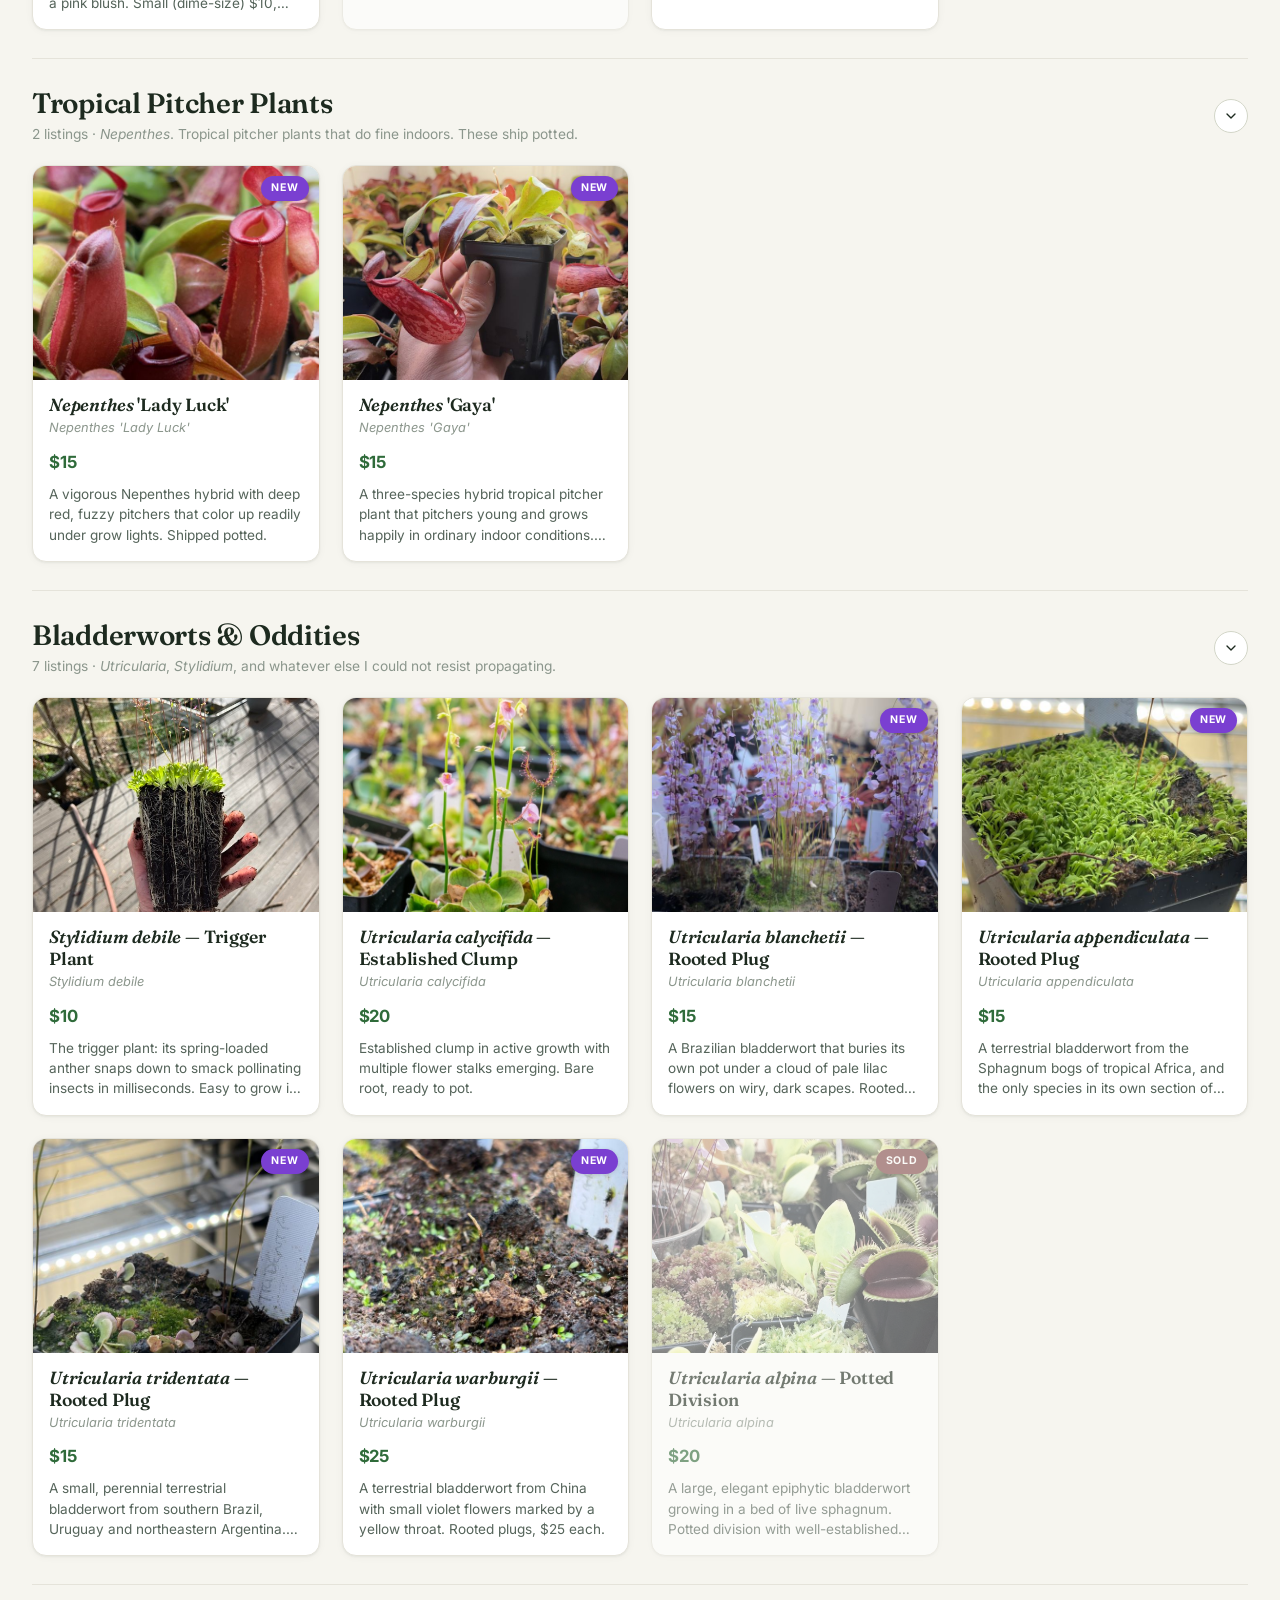
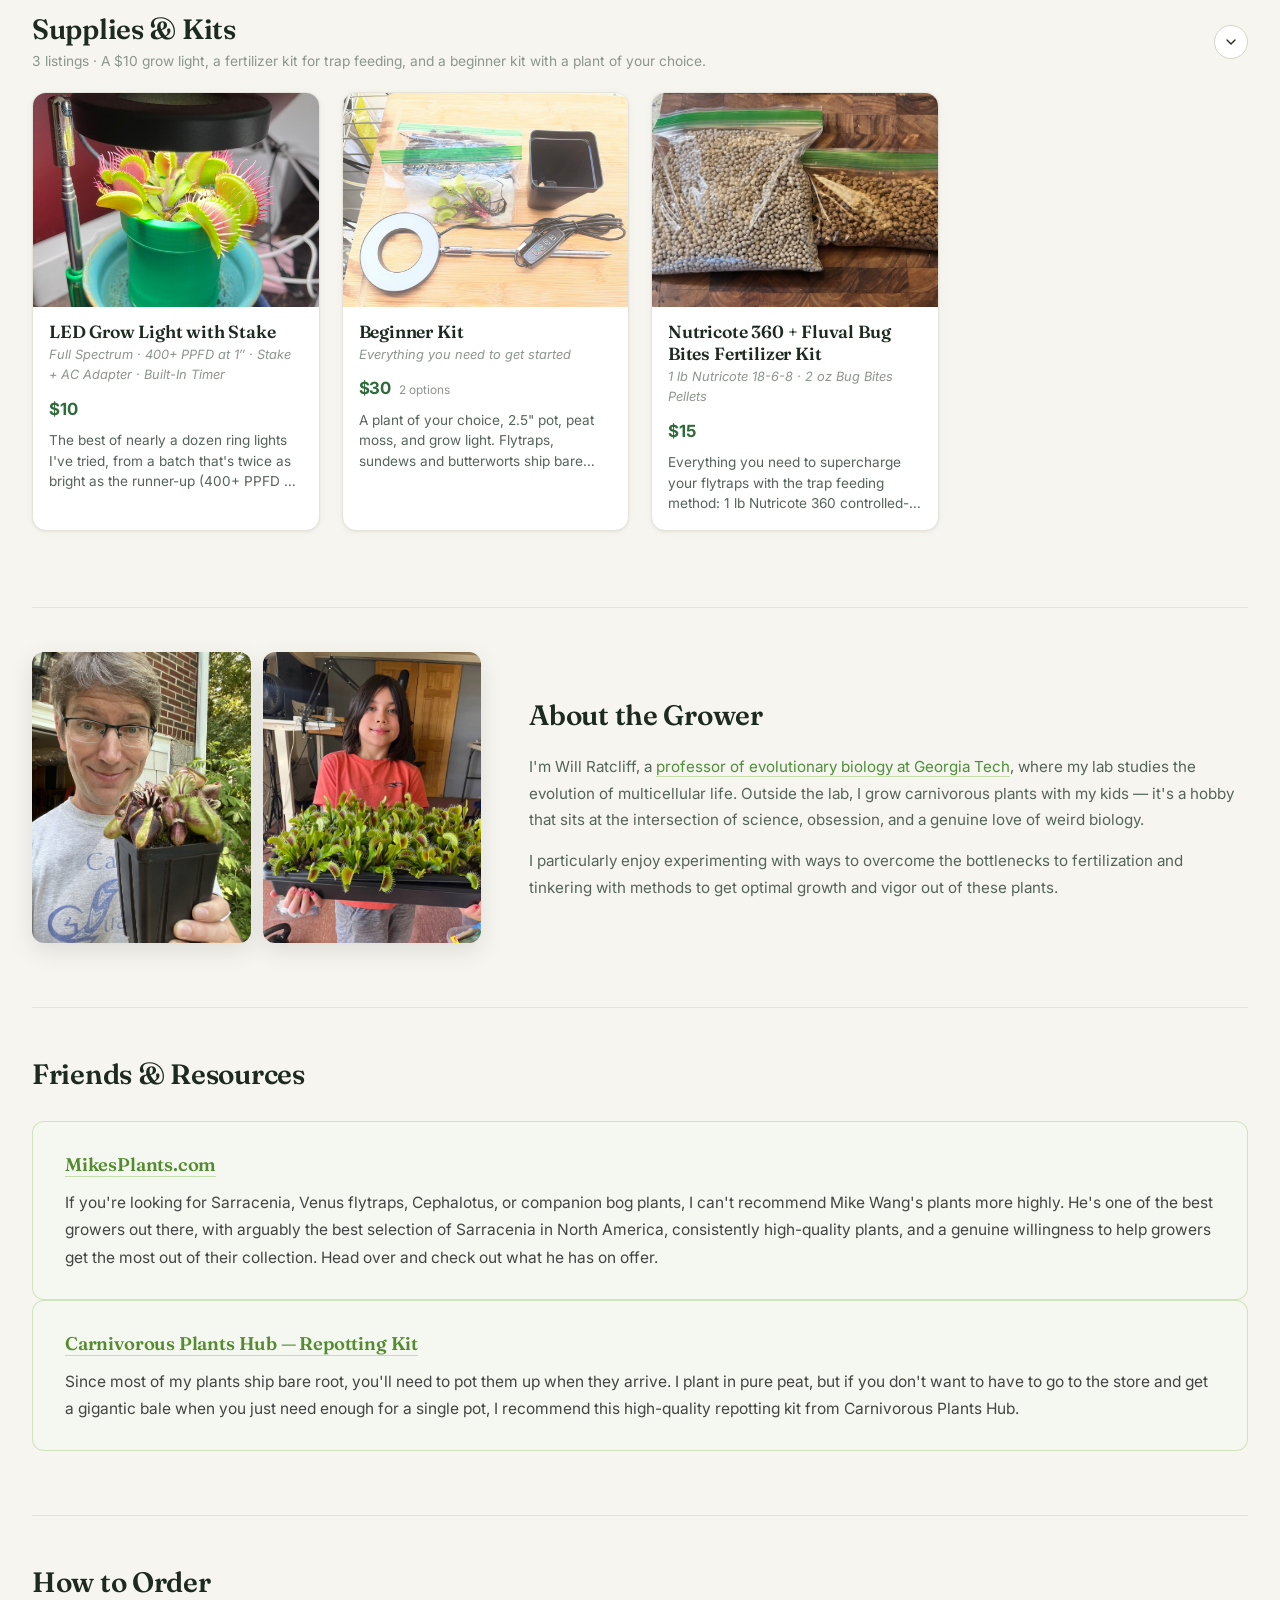
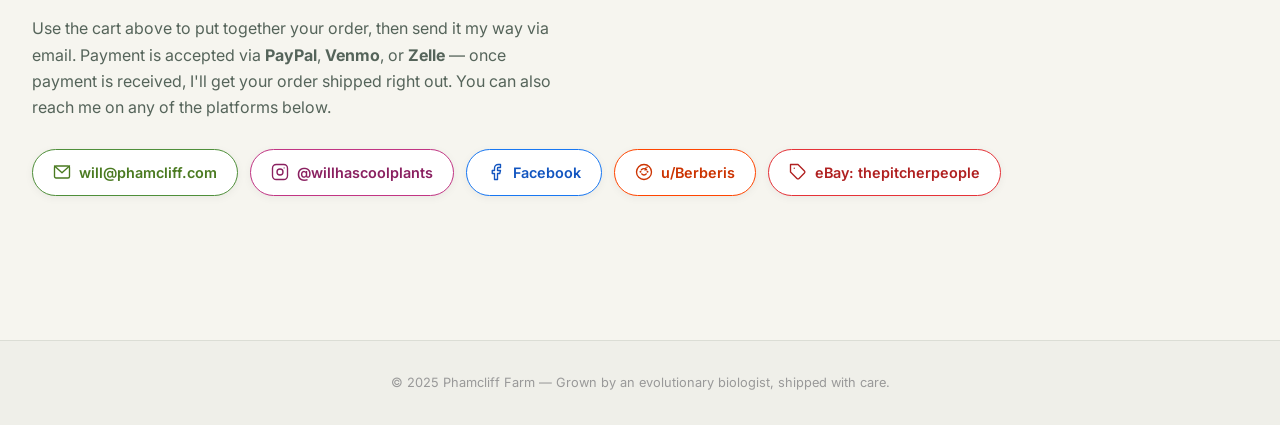
==== commit bfcb5a9d: "ceph sold out" ====
--- a/index.html
+++ b/index.html
@@ -857,6 +857,11 @@
 
         state.size = sizes.filter(function (s) { return s.label === ceph.defaultSize && !s.soldOut; })[0] ||
                      sizes.filter(function (s) { return !s.soldOut; })[0] || null;
+        // Preselect a clone: ceph.defaultClone if it's in stock, else the only in-stock clone.
+        var openClones = clones.filter(function (c) { return !c.soldOut; });
+        var defClone = openClones.filter(function (c) { return c.name === ceph.defaultClone; })[0] ||
+                       (openClones.length === 1 ? openClones[0] : null);
+        if (defClone) state.clone = defClone.name;
         paint();
 
         addBtn.addEventListener('click', function () {
